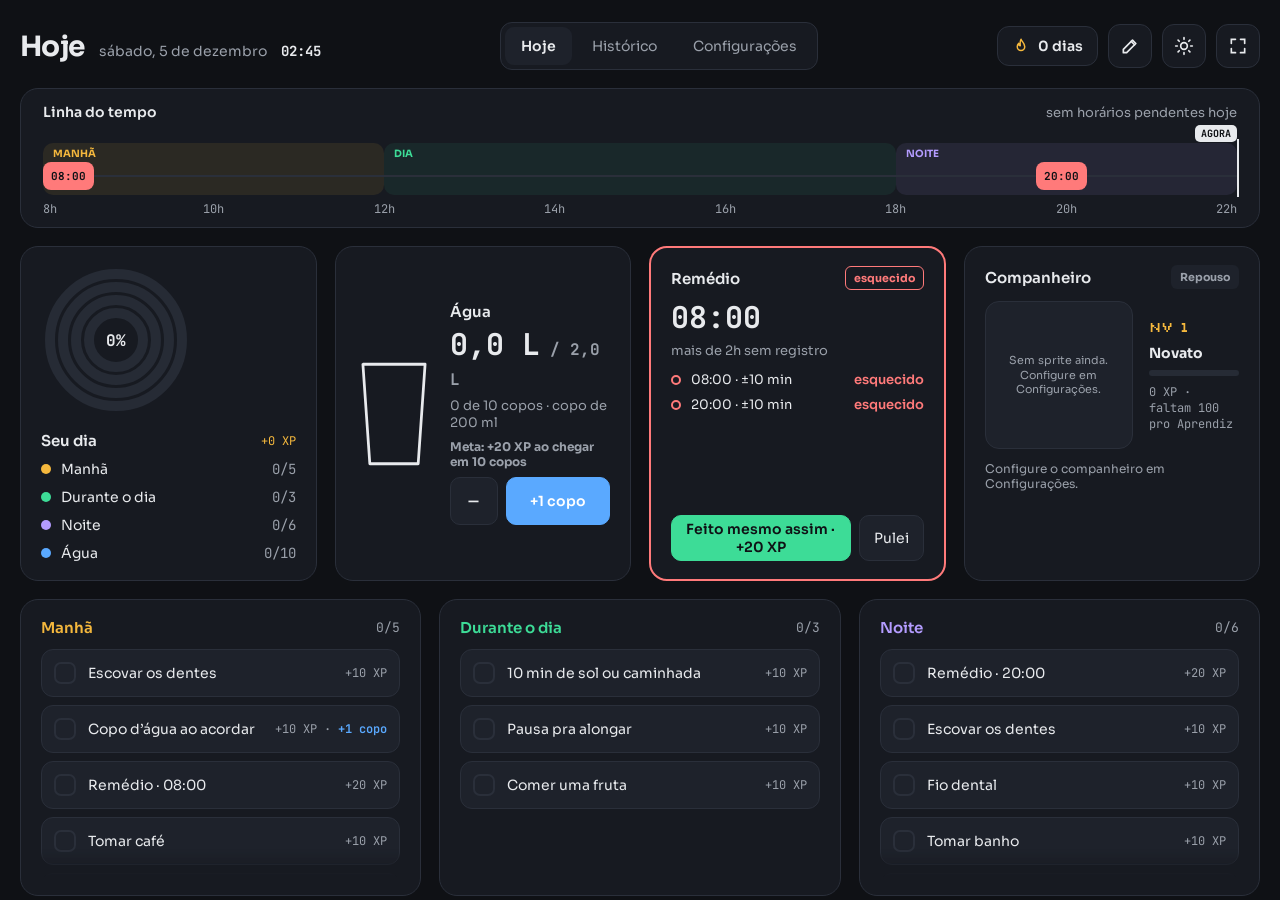
==== index.html @ fb7adf39 "Limpeza: QR enxuto, CSS sem duplicatas, sem ganchos de teste - Biblioteca de QR sem as partes que o " ====
<!doctype html>
<html lang="pt-BR" data-theme="dark">
<head>
<meta charset="utf-8">
<meta name="viewport" content="width=device-width, initial-scale=1">
<meta name="theme-color" content="#0F1115">
<title>Hábitos</title>
<link rel="manifest" href="manifest.webmanifest">
<link rel="icon" href="icon.svg" type="image/svg+xml">
<link rel="apple-touch-icon" href="icon-192.png">
<link rel="preconnect" href="https://fonts.googleapis.com">
<link href="https://fonts.googleapis.com/css2?family=Sora:wght@400;500;600;700&family=Silkscreen&family=JetBrains+Mono:wght@500;700&display=swap" rel="stylesheet">
<style>
:root{--bg:#0F1115;--sf:#171A21;--sf2:#1E222B;--ln:#2A2F3A;--tx:#E8EAED;--mu:#9AA0AA;--ok:#3DDC97;--okt:#0F1115;--xp:#F5B83D;--wa:#5AA9FF;--nt:#B49CFF;--bad:#FF7A7A;--track:#262B35;--xpln:#5A4618;color-scheme:dark}
:root[data-theme="light"]{--bg:#F4F5F7;--sf:#FFFFFF;--sf2:#F3F5F8;--ln:#E1E4EA;--tx:#14171C;--mu:#596170;--ok:#0E8A57;--okt:#FFFFFF;--xp:#9A5F08;--wa:#1F6FCB;--nt:#6A47D6;--bad:#C93C3C;--track:#E3E6EC;--xpln:#E8D2A8;color-scheme:light}
*{box-sizing:border-box}
[hidden]{display:none!important}
body{margin:0;background:var(--bg);color:var(--tx);font-family:'Sora',system-ui,sans-serif;font-size:14px}
button,input,select{font:inherit;color:inherit}
a{color:inherit}
.app{max-width:1360px;margin:0 auto;padding:22px 20px 48px;display:flex;flex-direction:column;gap:18px}
.mono{font-family:'JetBrains Mono',ui-monospace,monospace}
.pix{font-family:'Silkscreen','JetBrains Mono',monospace}
.mu{color:var(--mu)}.xs{font-size:12px}.sm{font-size:13px}.b{font-weight:700}
.between{display:flex;justify-content:space-between;align-items:center;gap:10px;flex-wrap:wrap}
.h{margin:0;font-size:15px;font-weight:600}
.card{background:var(--sf);border:1px solid var(--ln);border-radius:18px;padding:18px 20px;min-width:0}
.stack{display:flex;flex-direction:column;gap:12px}
.top{display:flex;flex-wrap:wrap;align-items:center;gap:14px 28px;justify-content:space-between}
.title{display:flex;align-items:baseline;gap:14px;flex-wrap:wrap}
.title h1{margin:0;font-size:28px;letter-spacing:-.02em}
.tabs{display:flex;gap:4px;background:var(--sf);border:1px solid var(--ln);border-radius:12px;padding:4px}
.tabs a,.bottomnav a{padding:10px 16px;border-radius:9px;color:var(--mu);text-decoration:none;font-size:14px}
.tabs a[aria-current="page"],.bottomnav a[aria-current="page"]{background:var(--sf2);color:var(--tx);font-weight:600}
.tools{display:flex;gap:10px;align-items:center}
.pillbox{display:flex;align-items:center;gap:8px;background:var(--sf);border:1px solid var(--ln);border-radius:12px;padding:10px 14px;font-weight:600}
.icon{width:44px;height:44px;border-radius:12px;border:1px solid var(--ln);background:var(--sf);display:grid;place-items:center;cursor:pointer}
.btn{min-height:40px;padding:0 14px;border-radius:10px;border:1px solid var(--ln);background:var(--sf2);cursor:pointer;display:inline-flex;align-items:center;gap:6px}
.btn.sm{min-height:36px;padding:0 10px;font-size:13px}
.btn.pri{background:var(--ok);color:var(--okt);border-color:var(--ok);font-weight:600}
.btn.danger{color:var(--bad)}
.btn:disabled{opacity:.45;cursor:not-allowed}
.bottomnav{display:none}
.banner{display:flex;align-items:center;gap:12px;padding:12px 16px;border-radius:14px;background:var(--xp);color:var(--bg);font-weight:600}
.banner span{flex:1}
.banner button{border:none;background:transparent;color:inherit;font-size:20px;cursor:pointer;min-width:36px;min-height:36px}
/* linha do tempo */
.tl{position:relative;height:92px;margin-top:4px}
.tl .band{position:absolute;top:18px;bottom:22px;border-radius:10px}
.tl .blab{position:absolute;top:22px;font-size:10px;font-weight:700}
.tl .line{position:absolute;left:0;right:0;top:50px;height:2px;background:var(--ln)}
.tl .dot{position:absolute;top:45px;width:12px;height:12px;margin-left:-6px;border-radius:50%;background:var(--ok);border:2px solid var(--sf)}
.tl .pill{position:absolute;top:37px;height:28px;padding:0 8px;margin-left:-30px;border-radius:8px;display:flex;align-items:center;font-size:11px;font-weight:700;white-space:nowrap}
.pill.ok{background:var(--ok);color:var(--okt)}.pill.wait{background:var(--sf);border:2px dashed var(--nt)}.pill.warn{background:var(--xp);color:var(--bg)}.pill.bad{background:var(--bad);color:var(--bg)}.pill.skip{background:var(--sf2);color:var(--mu);border:1px solid var(--ln)}
.tl .now{position:absolute;top:14px;bottom:20px;width:2px;background:var(--tx)}
.tl .nowlab{position:absolute;top:0;background:var(--tx);color:var(--bg);font-size:10px;font-weight:700;padding:2px 6px;border-radius:5px;white-space:nowrap}
.tl .tick{position:absolute;bottom:0;font-size:12px;color:var(--mu)}
/* grades */
.grid4{display:grid;grid-template-columns:repeat(auto-fit,minmax(280px,1fr));gap:18px}
.grid3{display:grid;grid-template-columns:repeat(auto-fit,minmax(300px,1fr));gap:18px}
.grid2{display:grid;grid-template-columns:repeat(auto-fit,minmax(min(100%,380px),1fr));gap:18px}
.ringcard{display:flex;gap:16px;align-items:center;flex-wrap:wrap}
.ringwrap{position:relative;width:150px;height:150px;flex:none}
.ringwrap .pct{position:absolute;inset:0;display:grid;place-items:center;font-size:16px;font-weight:700}
.legend{display:flex;flex-direction:column;gap:10px;flex:1;min-width:110px}
.legend .it{display:flex;align-items:center;gap:10px}
.legend .sw{width:10px;height:10px;border-radius:50%}
.water{display:flex;gap:18px;align-items:center}
.big{font-size:30px;font-weight:700;line-height:1}
.med{display:flex;flex-direction:column;gap:12px;border-width:2px}
.chipsm{font-size:11px;font-weight:700;padding:4px 8px;border-radius:6px;border:1px solid transparent;white-space:nowrap}
.rowline{display:flex;align-items:center;gap:10px;font-size:13px}
.led{width:10px;height:10px;border-radius:50%;flex:none}
/* tarefas */
.period{display:flex;flex-direction:column;gap:8px}
.phead{display:flex;justify-content:space-between;align-items:center;background:none;border:none;padding:0;margin-bottom:4px;width:100%;text-align:left;cursor:default}
.task{display:flex;align-items:center;gap:12px;width:100%;min-height:48px;padding:10px 12px;border:1px solid var(--ln);border-radius:12px;background:var(--sf2);text-align:left;cursor:pointer}
.task.next{border-color:var(--hl,var(--nt))}
.box{width:22px;height:22px;flex:none;border-radius:7px;border:2px solid var(--ln);display:grid;place-items:center;color:transparent}
.task.on .box{background:var(--ok);border-color:var(--ok);color:var(--okt)}
.task.on .lbl{color:var(--mu);text-decoration:line-through}
.task .lbl{flex:1}
.task .meta{font-size:12px;color:var(--mu)}
.selo{font-size:10px;font-weight:700;letter-spacing:.06em;padding:3px 6px;border-radius:5px;background:var(--hl,var(--nt));color:var(--bg)}
.collapsed{display:flex;align-items:center;gap:12px;width:100%;min-height:52px;padding:0 16px;border-radius:16px;border:1px solid var(--ln);background:var(--sf);text-align:left;cursor:pointer}
.empty-card{padding:16px;border:1px dashed var(--ln);border-radius:12px;color:var(--mu);font-size:13px}
/* mapas */
.heat{display:grid;grid-template-rows:repeat(7,14px);grid-auto-flow:column;grid-auto-columns:14px;gap:4px}
.heat.y{grid-template-rows:repeat(7,13px);grid-auto-columns:13px}
.cell{width:14px;height:14px;border-radius:3px;background:var(--track)}
.heat.y .cell{width:13px;height:13px}
.lv1{background:color-mix(in srgb,var(--ok) 28%,var(--track))}.lv2{background:color-mix(in srgb,var(--ok) 52%,var(--track))}.lv3{background:color-mix(in srgb,var(--ok) 76%,var(--track))}.lv4{background:var(--ok)}
.fut{background:transparent;border:1px dashed var(--ln)}
.cell.jk{outline:2px solid var(--wa);outline-offset:-2px}
/* companheiro */
.comp{display:flex;flex-direction:column;gap:12px}
.comprow{display:flex;gap:16px;align-items:center}
.stage{position:relative;width:148px;height:148px;flex:none;border-radius:14px;border:1px solid var(--ln);background:var(--sf2);display:grid;place-items:center;overflow:hidden;padding:0;cursor:pointer}
.stage.big{width:200px;height:200px;cursor:default}
canvas.sprite{image-rendering:pixelated;image-rendering:crisp-edges;display:block}
.stage .empty-msg{display:none;font-size:11px;line-height:1.35;text-align:center;color:var(--mu);padding:10px}
.stage.empty .empty-msg{display:block}
.stage.empty canvas{display:none}
.stage[data-state="tired"][data-fallback="1"] canvas{filter:grayscale(.9) brightness(.7)}
.stage.hop canvas{animation:hop .5s steps(3)}
.stage .pt,.stage .ring,.stage .float{display:none;pointer-events:none}
.stage.fx-party[data-fallback="1"] .pt{display:block}
.stage.fx-party .float,.stage.fx-burst .float{display:block}
.stage.fx-burst .ring{display:block}
.pt{position:absolute;width:6px;height:6px;background:var(--xp);animation:rise 1.2s steps(6) forwards}
.pt.a{left:18%;top:62%}.pt.b{left:40%;top:44%;background:var(--ok);animation-delay:.1s}.pt.c{left:72%;top:58%;animation-delay:.2s}.pt.d{left:28%;top:28%;background:var(--wa);animation-delay:.15s}.pt.e{left:78%;top:26%;background:var(--ok);animation-delay:.05s}
.float{position:absolute;left:0;right:0;top:6px;text-align:center;font-family:'Silkscreen',monospace;font-size:13px;color:var(--xp);animation:rise 1.4s steps(7) forwards}
.ring{position:absolute;inset:8px;border:3px solid var(--xp);border-radius:50%;animation:burst 1s steps(5) 3}
.stage.preview .pt,.stage.preview .ring,.stage.preview .float{animation-iteration-count:infinite}
@keyframes hop{0%,100%{transform:translateY(0)}50%{transform:translateY(-10px)}}
@keyframes rise{from{transform:translateY(0);opacity:1}to{transform:translateY(-36px);opacity:0}}
@keyframes burst{from{transform:scale(.5);opacity:1}to{transform:scale(1.3);opacity:0}}
@keyframes fall{from{transform:translateY(-20px) rotate(0)}to{transform:translateY(105vh) rotate(540deg)}}
.confetti{position:fixed;inset:0;pointer-events:none;z-index:20;overflow:hidden}
.confetti i{position:absolute;top:0;width:8px;height:8px;animation:fall 1.8s steps(18) forwards}
.bar{height:6px;border-radius:3px;background:var(--track);overflow:hidden}
.bar>div{height:100%;background:var(--xp);border-radius:3px}
/* histórico */
.stat{display:flex;flex-direction:column;gap:6px}
.stat .v{font-size:30px;font-weight:700}
.trow{display:grid;grid-template-columns:minmax(0,1fr) 56px 64px 124px;gap:8px;align-items:center;font-size:14px;padding:8px 0;border-top:1px solid var(--ln)}
.thead{display:grid;grid-template-columns:minmax(0,1fr) 56px 64px 124px;gap:8px;font-size:12px;color:var(--mu)}
.attn{display:flex;flex-direction:column;gap:8px;padding:14px 16px;border-radius:12px;background:var(--sf2);border:1px solid var(--xpln)}
.wbox{padding:14px 16px;border-radius:12px;background:var(--sf2);display:flex;flex-direction:column;gap:6px}
.lvtrail{display:flex;gap:6px;overflow-x:auto;padding-bottom:4px}
.lvtrail div{display:flex;flex-direction:column;align-items:center;gap:5px;min-width:70px}
.lvtrail .sq{width:40px;height:40px;border-radius:10px;display:grid;place-items:center;font-size:14px;border:2px solid var(--ln);background:var(--sf2);color:var(--mu)}
.lvtrail .past .sq{background:color-mix(in srgb,var(--xp) 20%,var(--sf2));color:var(--xp);border-color:var(--xpln)}
.lvtrail .cur .sq{background:var(--xp);color:var(--bg);border-color:var(--xp)}
.achs{display:grid;grid-template-columns:repeat(auto-fill,minmax(130px,1fr));gap:10px}
.ach{display:flex;flex-direction:column;align-items:center;gap:6px;padding:14px 10px;border-radius:14px;text-align:center;font-size:12px}
.ach.on{background:var(--sf2);border:1px solid var(--xpln)}
.ach.off{border:1px dashed var(--ln);color:var(--mu)}
/* configurações */
.grp{margin:8px 0 -6px;font-size:12px;font-weight:700;letter-spacing:.08em;color:var(--mu)}
.cfg-cols{display:flex;flex-wrap:wrap;gap:22px}
.cfg-left{flex:1 1 300px;display:flex;flex-direction:column;gap:14px;min-width:0}
.cfg-right{flex:999 1 520px;display:flex;flex-direction:column;gap:10px;min-width:0}
.lab{font-size:13px;color:var(--mu)}
.nums{display:grid;grid-template-columns:repeat(2,minmax(0,1fr));gap:10px}
.nums label,.field{display:flex;flex-direction:column;gap:6px;font-size:13px;color:var(--mu)}
input[type=number],input[type=text],input[type=time],input[type=date],select{min-height:42px;padding:0 10px;border-radius:10px;border:1px solid var(--ln);background:var(--bg);width:100%}
input[type=file]{min-height:44px;padding:10px;border-radius:10px;border:1px dashed var(--ln);background:var(--bg);width:100%;color:var(--mu)}
.seg{display:flex;gap:4px;background:var(--sf2);border-radius:10px;padding:4px;flex-wrap:wrap}
.seg button{min-height:36px;padding:0 12px;border-radius:8px;border:none;background:transparent;color:var(--mu);cursor:pointer;display:inline-flex;align-items:center;gap:6px}
.seg button[aria-checked="true"],.seg button[aria-pressed="true"]{background:var(--tx);color:var(--bg);font-weight:600}
.seg .n{font-size:11px;opacity:.75}
.info{margin:0;padding:10px 12px;border-radius:10px;background:var(--sf2);font-size:13px;line-height:1.5}
.info .warn,.warn{color:var(--xp)}
.err{color:var(--bad);font-size:13px}
fieldset{border:1px solid var(--ln);border-radius:12px;padding:12px 14px;margin:0;display:flex;flex-direction:column;gap:10px}
legend{padding:0 6px;font-size:13px;color:var(--mu)}
.check{display:flex;align-items:center;gap:8px}
.check input{width:18px;height:18px}
.keyrow{display:flex;align-items:center;gap:8px;flex-wrap:wrap}
.sheetwrap{position:relative;overflow:auto;max-height:520px;border:1px solid var(--ln);border-radius:12px;background:var(--bg);min-height:120px}
.checker{background:repeating-conic-gradient(#2b2f38 0 25%,#353a45 0 50%) 0 0/16px 16px}
:root[data-theme="light"] .checker{background:repeating-conic-gradient(#e3e6ec 0 25%,#f6f7f9 0 50%) 0 0/16px 16px}
#sheet{cursor:crosshair}
#sheetEmpty{margin:0;padding:40px 16px;text-align:center}
.chips{display:flex;gap:6px;flex-wrap:wrap;min-height:44px}
.chip{display:flex;align-items:center;gap:2px;border:1px solid var(--ln);border-radius:10px;background:var(--sf2);padding:2px}
.chip.sel{border-color:var(--xp)}
.chip button{border:none;background:transparent;cursor:pointer;min-height:36px;display:flex;align-items:center;gap:6px;padding:0 6px;border-radius:8px}
.chip canvas{width:28px;height:28px;background:var(--bg);border-radius:4px}
.nudge{display:flex;gap:6px;align-items:center;flex-wrap:wrap}
.cfg-bottom{display:flex;flex-wrap:wrap;gap:22px;margin-top:18px;padding-top:18px;border-top:1px solid var(--ln)}
.prev{display:flex;gap:16px;align-items:center;flex:999 1 460px;flex-wrap:wrap}
.prevctl{display:flex;flex-direction:column;gap:8px;flex:1;min-width:240px}
.io{display:flex;flex-direction:column;gap:8px;flex:1 1 280px}
.btnrow{display:flex;gap:8px;flex-wrap:wrap}
.trw{display:flex;align-items:center;gap:8px;min-height:50px;padding:6px 8px;border-radius:12px;background:var(--sf2);flex-wrap:nowrap}
.trw .nm{flex:1;min-width:0;display:flex;flex-direction:column;gap:6px}
.trw .tags{display:flex;gap:6px;flex-wrap:wrap}
.tag{font-size:11px;font-weight:600;padding:4px 8px;border-radius:6px;background:var(--bg);color:var(--mu);white-space:nowrap}
.mini{width:32px;height:32px;border-radius:8px;border:none;background:transparent;color:var(--mu);display:grid;place-items:center;cursor:pointer}
.mini:disabled{opacity:.3}
.tg{width:44px;height:26px;border-radius:13px;background:var(--ln);position:relative;flex:none;border:none;cursor:pointer}
.tg::after{content:"";position:absolute;top:3px;left:3px;width:20px;height:20px;border-radius:50%;background:var(--mu);transition:left .15s}
.tg[aria-pressed="true"]{background:var(--ok)}
.tg[aria-pressed="true"]::after{left:21px;background:var(--bg)}
.setrow{display:flex;align-items:center;justify-content:space-between;gap:12px;min-height:50px;border-bottom:1px solid var(--ln)}
.setrow:last-child{border-bottom:none}
.setrow .txt{display:flex;flex-direction:column;gap:2px}
.setrow input[type=number],.setrow input[type=time],.setrow select{width:110px}
.days{display:flex;gap:4px;flex-wrap:wrap}
.days button{width:40px;height:40px;border-radius:10px;border:1px solid var(--ln);background:var(--bg);cursor:pointer}
.days button[aria-pressed="true"]{background:var(--tx);color:var(--bg);border-color:var(--tx);font-weight:700}
.qrbox{display:flex;gap:16px;align-items:center;flex-wrap:wrap}
#qrCanvas{background:#fff;border-radius:12px;image-rendering:pixelated}
.modal{position:fixed;inset:0;background:rgba(0,0,0,.6);display:grid;place-items:center;z-index:30;padding:16px}
.modal .card{max-width:420px;width:100%;display:flex;flex-direction:column;gap:12px}
.modal video{width:100%;border-radius:12px;background:#000}
.toast{position:fixed;left:50%;bottom:24px;transform:translateX(-50%);background:var(--tx);color:var(--bg);padding:10px 16px;border-radius:10px;font-size:13px;z-index:40;max-width:90vw}
html.wide .app{max-width:none}
.steps{display:flex;gap:4px;flex-wrap:wrap;background:var(--sf2);border-radius:12px;padding:4px}
.steps button{flex:1 1 110px;min-height:42px;border:none;border-radius:9px;background:transparent;color:var(--mu);cursor:pointer;display:flex;align-items:center;justify-content:center;gap:8px}
.steps button b{width:22px;height:22px;border-radius:50%;display:grid;place-items:center;background:var(--bg);font-size:12px}
.steps button.done b{background:var(--ok);color:var(--okt)}
.steps button[aria-current="step"]{background:var(--tx);color:var(--bg);font-weight:600}
.steps button[aria-current="step"] b{background:var(--bg);color:var(--tx)}
.drop{display:flex;flex-direction:column;align-items:center;gap:6px;padding:30px 16px;border:2px dashed var(--ln);border-radius:14px;cursor:pointer;text-align:center;color:var(--tx)}
.drop.compact{padding:14px 16px;flex-direction:row;flex-wrap:wrap;justify-content:center}
.drop.over{border-color:var(--ok);background:color-mix(in srgb,var(--ok) 8%,transparent)}
.drop:focus-within{outline:2px solid var(--wa)}
.savebar{display:flex;align-items:center;gap:8px;flex-wrap:wrap;padding:8px 12px;border-radius:12px;background:var(--sf2)}
.dirty{color:var(--xp);font-weight:600;font-size:13px}
.ststatus{display:flex;gap:6px;flex-wrap:wrap}
.stchip{font-size:12px;padding:4px 8px;border-radius:6px;background:var(--sf2);color:var(--mu);border:1px solid var(--ln)}
.stchip.ok{color:var(--tx)}
.stchip.ok::before{content:"";display:inline-block;width:7px;height:7px;border-radius:50%;background:var(--ok);margin-right:6px;vertical-align:1px}
.stchip.dirty{border-color:var(--xp)}
.toolbar .tsep{width:1px;align-self:stretch;background:var(--ln);margin:0 2px}
.prog{display:flex;align-items:center;gap:10px;flex-wrap:wrap;padding:10px 12px;border-radius:12px;background:var(--sf2);font-size:13px}
.prog .bar{flex:1;min-width:120px}
.prog .bar>div{background:var(--ok)}
.report{padding:12px 14px;border-radius:12px;background:var(--sf2);display:flex;flex-direction:column;gap:6px;font-size:13px;line-height:1.5}
.sheetwrap.big{max-height:600px}
.zoombox{display:grid;place-items:center;min-height:176px;border:1px solid var(--ln);border-radius:12px}
.gallery{display:grid;grid-template-columns:repeat(auto-fill,minmax(84px,1fr));gap:8px;max-height:380px;overflow:auto;padding:2px}
.fthumb{position:relative;display:flex;flex-direction:column;align-items:center;gap:3px;padding:6px 4px;border-radius:10px;border:1px solid var(--ln);background:var(--sf2);cursor:pointer;font-size:11px;min-width:0}
.fthumb canvas{width:64px;height:64px;border-radius:6px}
.fthumb.sel{border-color:var(--xp);box-shadow:0 0 0 2px var(--xp) inset}
.fthumb.picked{border-color:var(--ok);box-shadow:0 0 0 2px var(--ok) inset}
.fthumb .ord{position:absolute;top:4px;right:4px;min-width:20px;height:20px;padding:0 4px;border-radius:10px;background:var(--ok);color:var(--okt);font-weight:700;display:grid;place-items:center}
.fthumb .used{position:absolute;top:6px;left:6px;display:flex;gap:2px}
.fthumb .used i{width:7px;height:7px;border-radius:50%}
.fthumb.over{outline:2px dashed var(--wa);outline-offset:2px}
.fthumb.dragging{opacity:.4}
.strip{display:flex;gap:8px;overflow-x:auto;padding:4px 2px 8px;min-height:112px}
.strip .fthumb{flex:none;width:84px}
.strip .empty-card{flex:1}
.pvcol{flex:999 1 420px;display:flex;flex-direction:column;gap:10px;min-width:0}
.pvwrap{position:relative;min-height:340px;border-radius:14px;border:1px solid var(--ln);display:grid;place-items:center;overflow:auto;padding:12px}
.pvwrap canvas{touch-action:none;cursor:grab}
.pvwrap .empty-msg{display:none;color:var(--mu);font-size:13px;text-align:center}
.pvwrap.empty canvas{display:none}
.pvwrap.empty .empty-msg{display:block}
.pvwrap.bg-dark{background:#0b0d11}.pvwrap.bg-light{background:#f1f2f5}
#ceSheet{touch-action:none}
.sumgrid{display:grid;grid-template-columns:repeat(auto-fit,minmax(230px,1fr));gap:10px}
.sumrow{display:flex;gap:12px;align-items:center;padding:10px;border-radius:12px;border:1px solid var(--ln);background:var(--sf2);cursor:pointer;text-align:left}
.sumrow.cur{border-color:var(--tx);box-shadow:0 0 0 1px var(--tx) inset}
.sumrow canvas{width:56px;height:56px;border-radius:8px;flex:none}
.stepnav{border-top:1px solid var(--ln);padding-top:14px}
.statebar .n{font-size:11px;color:var(--xp)}
.statebar button[aria-checked="true"] .n{color:inherit}
.kcolors{display:flex;gap:6px;flex-wrap:wrap;min-height:28px;align-items:center}
.kc{display:inline-flex;align-items:center;gap:6px;padding:2px 2px 2px 4px;border:1px solid var(--ln);border-radius:8px;background:var(--bg);font-size:11px}
.kc i{width:20px;height:20px;border-radius:5px;border:1px solid var(--ln)}
.kc button{border:none;background:transparent;color:var(--mu);cursor:pointer;min-width:26px;min-height:26px;border-radius:6px}
.imglist{display:flex;gap:8px;flex-wrap:wrap}
.imgcard{display:flex;gap:10px;align-items:center;padding:8px 12px 8px 8px;border-radius:12px;border:1px solid var(--ln);background:var(--sf2);cursor:pointer;text-align:left;color:var(--tx);min-width:0;max-width:300px}
.imgcard canvas{width:56px;height:56px;border-radius:8px;flex:none}
.imgcard[aria-pressed="true"]{border-color:var(--tx);box-shadow:0 0 0 1px var(--tx) inset}
.ell{overflow:hidden;text-overflow:ellipsis;white-space:nowrap;max-width:200px;display:block}
.fthumb .ib{position:absolute;bottom:22px;right:6px;min-width:16px;height:16px;padding:0 3px;border-radius:5px;background:var(--wa);color:#fff;font-size:10px;font-weight:700;display:grid;place-items:center}
.fthumb.other{opacity:.72}
.modal .choice{flex-direction:column;align-items:flex-start;gap:3px;padding:10px 14px;min-height:56px;text-align:left;white-space:normal}
.modal .choice .xs{font-weight:400}
.task .cup{color:var(--wa);font-weight:600}
/* painel do Hoje: quadros que preenchem a linha (P = 1/4, M = 1/3, G = 1/2, Inteira) */
.dash{display:flex;flex-wrap:wrap;gap:18px;align-items:stretch}
.blk{display:flex;flex-direction:column;min-width:min(100%,260px);flex:1 1 calc(25% - 18px);position:relative}
.blk[data-w="m"]{flex-basis:calc(33.333% - 18px);min-width:min(100%,280px)}
.blk[data-w="l"]{flex-basis:calc(50% - 18px);min-width:min(100%,340px)}
.blk[data-w="xl"]{flex-basis:100%}
.blk>.card{flex:1 1 auto}
.blk>.collapsed{flex:none}
.blk.off,.blk.auto-off{display:none}
.blk>.edbar{display:none}
/* modo de edição */
.dashbar{position:sticky;top:8px;z-index:6;display:flex;flex-direction:column;gap:6px;padding:12px 16px;border-radius:16px;border:2px solid var(--wa);background:var(--sf);box-shadow:0 6px 20px rgba(0,0,0,.25)}
.dashtela{display:flex;flex-direction:column;padding:4px 0 6px}
html.editing #dash .blk{outline:2px dashed var(--ln);outline-offset:4px;border-radius:18px;cursor:grab}
html.editing #dash .blk.auto-off{display:flex;opacity:.7}
html.editing #dash .blk>:not(.edbar){pointer-events:none;user-select:none}
html.editing #dash .blk>.edbar{display:flex;align-items:center;gap:4px;flex-wrap:wrap;margin-bottom:8px;padding:6px 8px;border-radius:12px;background:var(--sf2);border:1px solid var(--ln);cursor:grab}
.edbar .grip{font-size:18px;color:var(--mu);padding:0 4px}
.edbar .nm{flex:1 1 auto;min-width:80px;font-size:13px}
.edbar .sz{padding:2px;gap:2px}
.edbar .sz button{min-height:30px;padding:0 8px;font-size:12px}
.edbar .x{color:var(--bad);font-size:18px}
.edbar .auto{flex-basis:100%}
.edbar .mini{width:30px;height:30px}
#dash .blk.dragging{opacity:.4}
#dash .blk.drop-b{box-shadow:-6px 0 0 -2px var(--wa)}
#dash .blk.drop-a{box-shadow:6px 0 0 -2px var(--wa)}
#dash .blk[data-w="xl"].drop-b{box-shadow:0 -6px 0 -2px var(--wa)}
#dash .blk[data-w="xl"].drop-a{box-shadow:0 6px 0 -2px var(--wa)}
#editBtn[aria-pressed="true"]{background:var(--wa);border-color:var(--wa);color:#fff}
/* Hoje preenchendo a janela: a página não rola; as listas de tarefas ganham a altura que sobra e rolam por dentro */
html.panel,html.panel body{overflow:hidden}
html.panel .app{padding-bottom:18px}
html.panel #view-hoje{flex:1 1 0;min-height:0}
html.panel #view-hoje>*{flex:none}
html.panel #dash .period{min-height:0;overflow:hidden}
html.panel #dash .plist{height:var(--plh,auto);min-height:0;overflow-y:auto;padding-right:4px;margin-right:-4px;overscroll-behavior:contain}
html.panel.compact #dash .blk[data-b="seq"],html.panel.compact #dash .blk[data-b="mapa"]{display:none}
html.panel #dash .plist.more{-webkit-mask-image:linear-gradient(#000 calc(100% - 28px),transparent);mask-image:linear-gradient(#000 calc(100% - 28px),transparent)}
/* abas das configurações */
.cfgtabs{align-self:flex-start;position:sticky;top:8px;z-index:4;box-shadow:0 4px 14px rgba(0,0,0,.25)}
.cfgtabs button{min-height:40px}
.cfgtabs button[aria-selected="true"]{background:var(--tx);color:var(--bg);font-weight:600}
details>summary{list-style-position:inside}
/* entrega 2: listas, contadores, Agora, nota */
.legend #legend{max-height:170px;overflow-y:auto}
.agrow{display:flex;align-items:center;gap:10px;padding:8px 10px;border-radius:12px;background:var(--sf2)}
.agrow .led{width:10px;height:10px;border-radius:50%;border:2px solid;flex:none}
.agrow b{font-size:14px;white-space:nowrap;overflow:hidden;text-overflow:ellipsis}
.cntcard .big{font-size:30px}
#notaIn{width:100%}
.noterow{display:flex;gap:10px;align-items:baseline;padding:6px 0;border-bottom:1px solid var(--ln)}
.noterow:last-child{border-bottom:none}
.notes{max-height:320px;overflow-y:auto}
.catnew{gap:8px;padding:12px;border-radius:12px;border:1px dashed var(--ln)}
.nums3,.nums4{display:grid;grid-template-columns:repeat(3,minmax(0,1fr));gap:8px}
.nums4{grid-template-columns:repeat(4,minmax(0,1fr))}
.nums3 label,.nums4 label{display:flex;flex-direction:column;gap:4px;font-size:12px;color:var(--mu)}
.nums3 input,.nums4 input{width:100%;min-width:0}
.nums4 input{padding:0 6px}
.swatch{width:26px;height:26px;border-radius:50%;border:2px solid var(--ln);cursor:pointer;flex:none}
.ldel{display:flex;flex-wrap:wrap;align-items:center;gap:8px;padding:10px 12px;border-radius:12px;background:var(--sf2);font-size:13px}
.cntbox{gap:8px;padding:12px;border-radius:12px;border:1px solid var(--ln)}
.tflists{display:grid;grid-template-columns:repeat(auto-fit,minmax(150px,1fr));gap:10px}
.tflists [hidden]{display:none}
.ntnote{margin-top:12px;padding:10px 12px;border-radius:12px;background:var(--sf2);line-height:1.5}
.ntnote ul{margin:6px 0;padding-left:18px}
#medDone[hidden],#medCard[hidden]{display:none}
/* lista ou Horários recolhidos ficam estreitos no PC e o resto da linha ocupa o espaço */
@media (min-width:721px){ html:not(.editing) #dash .blk.shrunk{flex:0 1 230px;min-width:200px} }
.lline{display:flex;align-items:center;gap:8px;padding:8px 10px;border-radius:12px;background:var(--sf2)}
.lline input[type=text]{flex:1 1 120px;min-width:90px;width:auto}
.lrow .lline{flex-wrap:wrap}
.lrow .lline input[type=text]{flex:1 1 150px;min-width:150px}
@media (max-width:720px){
  .blk,.blk[data-w]{flex-basis:100%;min-width:0}
  .cfgtabs{align-self:stretch;flex-wrap:nowrap;overflow-x:auto}
  .cfgtabs button{flex:none}
  .nums4{grid-template-columns:repeat(2,minmax(0,1fr))}
  .app{padding:16px 14px 104px}
  .tabs{display:none}
  .bottomnav{display:flex;position:fixed;left:12px;right:12px;bottom:12px;background:var(--sf);border:1px solid var(--ln);border-radius:16px;padding:6px;z-index:5;box-shadow:0 -6px 20px rgba(0,0,0,.18)}
  .bottomnav a{flex:1;text-align:center}
  .phead{cursor:pointer}
  .toast{bottom:92px}
  .trow,.thead{grid-template-columns:minmax(0,1fr) 44px 52px 92px}
}
@media (prefers-reduced-motion: reduce){
  html:not(.anim-force) .pt,html:not(.anim-force) .ring,html:not(.anim-force) .confetti{display:none!important}
  html:not(.anim-force) .float,html:not(.anim-force) .stage.hop canvas{animation:none!important}
  .tg::after{transition:none}
}
.plist{display:flex;flex-direction:column;gap:8px}
</style>
</head>
<body>
<div class="app">
<header class="top">
  <div class="title"><h1 id="pageTitle">Hoje</h1><span id="dateLabel" class="mu"></span><span id="clockLabel" class="mono b"></span></div>
  <nav class="tabs" aria-label="Telas"><a href="#hoje" data-tab="hoje">Hoje</a><a href="#historico" data-tab="historico">Histórico</a><a href="#config" data-tab="config">Configurações</a></nav>
  <div class="tools">
    <div class="pillbox"><svg width="18" height="18" viewBox="0 0 24 24" fill="none" stroke="var(--xp)" stroke-width="2" stroke-linecap="round" stroke-linejoin="round" aria-hidden="true"><path d="M12 3c1 3 5 5 5 10a5 5 0 0 1-10 0c0-2 1-3.5 2-4.5 0 2 1 3 2 3 0-3-1-5 1-8.5z"/></svg><span id="streakTop">0 dias</span></div>
    <button id="editBtn" class="icon" aria-label="Editar painel" title="Editar painel" aria-pressed="false" hidden><svg width="20" height="20" viewBox="0 0 24 24" fill="none" stroke="currentColor" stroke-width="2" stroke-linecap="round" stroke-linejoin="round" aria-hidden="true"><path d="M4 20h4L19 9l-4-4L4 16z"/><path d="M13.5 6.5l4 4"/></svg></button>
    <button id="themeBtn" class="icon" aria-label="Alternar tema claro/escuro"><svg width="20" height="20" viewBox="0 0 24 24" fill="none" stroke="currentColor" stroke-width="2" stroke-linecap="round" aria-hidden="true"><circle cx="12" cy="12" r="4"/><path d="M12 2v2M12 20v2M4.9 4.9l1.4 1.4M17.7 17.7l1.4 1.4M2 12h2M20 12h2M4.9 19.1l1.4-1.4M17.7 6.3l1.4-1.4"/></svg></button>
    <button id="fsBtn" class="icon" aria-label="Tela cheia"><svg width="20" height="20" viewBox="0 0 24 24" fill="none" stroke="currentColor" stroke-width="2" stroke-linecap="round" aria-hidden="true"><path d="M4 9V4h5M20 9V4h-5M4 15v5h5M20 15v5h-5"/></svg></button>
  </div>
</header>
<div id="banner" class="banner" role="alert" hidden><span id="bannerText"></span><button type="button" id="bannerClose" aria-label="Fechar aviso">×</button></div>

<!-- ===================== HOJE ===================== -->
<main id="view-hoje" class="view stack" style="gap:18px">
  <div id="dashBar" class="dashbar" role="toolbar" aria-label="Edição do painel" hidden>
    <div class="between">
      <div class="stack" style="gap:2px"><b>Editando o painel</b><span class="xs mu">Arraste pelo <span aria-hidden="true">⠿</span> ou use ◀ ▶ pra mudar a ordem. Escolha o tamanho e esconda o que não quiser. Fica salvo na hora e vai junto no QR e no backup.</span></div>
      <div class="btnrow">
        <button type="button" class="btn sm pri" id="dashAdd">+ Adicionar quadro</button>
        <button type="button" class="btn sm" id="dashUndo" disabled>Desfazer</button>
        <button type="button" class="btn sm" id="dashReset">Restaurar padrão</button>
        <button type="button" class="btn sm pri" id="dashDone">Concluir</button>
      </div>
    </div>
    <details id="dashTela">
      <summary class="sm" style="cursor:pointer;padding:6px 0">Tela deste aparelho: largura, tamanho e altura</summary>
      <div class="dashtela">
        <div class="setrow"><div class="txt"><span>Largura</span><span class="xs mu">em monitores grandes, use a tela inteira</span></div>
          <div class="seg" id="lyWidth" role="radiogroup" aria-label="Largura"><button type="button" role="radio" data-v="center">Centralizada</button><button type="button" role="radio" data-v="full">Tela inteira</button></div></div>
        <div class="setrow"><div class="txt"><span>Tamanho da interface</span><span class="xs mu" id="lyAutoV"></span></div><select id="lyZoom" aria-label="Tamanho da interface"></select></div>
        <div class="setrow" style="flex-wrap:wrap;padding:8px 0"><div class="txt" style="flex:1 1 220px"><span>Altura</span><span class="xs mu" id="lyHeightHint"></span></div>
          <div class="seg" id="lyHeight" role="radiogroup" aria-label="Altura da tela Hoje"><button type="button" role="radio" data-v="fill">Preencher a janela</button><button type="button" role="radio" data-v="fit">Encaixar tudo</button><button type="button" role="radio" data-v="scroll">Rolar a página</button></div></div>
        <span class="xs mu">Esses três ajustes valem só pra este aparelho. O celular mostra os mesmos quadros, na mesma ordem, em uma coluna.</span>
      </div>
    </details>
  </div>
  <div id="dash" class="dash">
    <div class="blk" data-b="tl">
      <section class="card" aria-label="Linha do tempo do dia" style="padding:14px 22px 10px">
        <div class="between"><h2 class="h" style="font-size:14px">Linha do tempo</h2><span id="nextLabel" class="mu sm"></span></div>
        <div class="tl" id="tl"></div>
      </section>
    </div>
    <div class="blk" data-b="dia">
      <section class="card ringcard" aria-label="Progresso do dia">
        <div class="ringwrap">
          <svg id="ringSvg" width="150" height="150" viewBox="0 0 150 150" role="img" aria-label="Anéis de progresso: um por lista e um da água"></svg>
          <div class="pct mono" id="overall">0%</div>
        </div>
        <div class="legend">
          <div class="between"><h2 class="h">Seu dia</h2><span class="mono xs" style="color:var(--xp)" id="xpHoje">+0 XP</span></div>
          <div id="legend" class="stack" style="gap:10px"></div>
        </div>
      </section>
    </div>
    <div class="blk" data-b="agua">
      <section class="card water" aria-label="Água">
        <svg width="76" height="112" viewBox="0 0 110 160" role="img" aria-label="Copo de água">
          <defs><clipPath id="glass"><path d="M10 8 L100 8 L90 152 L20 152 Z"/></clipPath></defs>
          <rect id="waterRect" x="0" y="152" width="110" height="160" fill="var(--wa)" opacity=".85" clip-path="url(#glass)"/>
          <path d="M10 8 L100 8 L90 152 L20 152 Z" fill="none" stroke="var(--tx)" stroke-width="4" stroke-linejoin="round"/>
        </svg>
        <div class="stack" style="gap:8px;flex:1;min-width:0">
          <h2 class="h">Água</h2>
          <div class="big mono"><span id="aguaL">0,0 L</span><span class="mu" style="font-size:16px"> / <span id="aguaMetaL">2,0 L</span></span></div>
          <span class="mu sm" id="aguaSub"></span>
          <span class="xs b" id="aguaMeta"></span>
          <div style="display:flex;gap:8px">
            <button id="aguaMinus" class="btn" aria-label="Remover um copo" style="width:48px;height:48px;justify-content:center;font-size:22px">−</button>
            <button id="aguaPlus" class="btn" style="flex:1;height:48px;justify-content:center;background:var(--wa);border-color:var(--wa);color:#fff;font-weight:600">+1 copo</button>
          </div>
        </div>
      </section>
    </div>
    <div class="blk" data-b="horarios"><button type="button" class="collapsed" id="medDone" data-expand="horarios" aria-expanded="false" hidden></button><section class="card med" id="medCard" aria-label="Horários"></section></div>
    <div class="blk" data-b="agora">
      <section class="card stack" aria-label="Agora" style="gap:10px">
        <h2 class="h">Agora</h2>
        <div id="agoraList" class="stack" style="gap:8px"></div>
      </section>
    </div>
    <div class="blk" data-b="comp">
      <section class="card comp" aria-label="Companheiro">
        <div class="between"><h2 class="h">Companheiro</h2><span id="compChip" class="chipsm"></span></div>
        <div class="comprow">
          <button id="compStage" class="stage empty" aria-label="Tocar no companheiro">
            <canvas id="compCanvas" class="sprite"></canvas>
            <span class="empty-msg">Sem sprite ainda.<br>Configure em Configurações.</span>
            <span class="pt a"></span><span class="pt b"></span><span class="pt c"></span><span class="pt d"></span><span class="pt e"></span>
            <span class="ring"></span><span class="float" id="compFloat"></span>
          </button>
          <div class="stack" style="flex:1;gap:8px;min-width:0">
            <div style="display:flex;align-items:baseline;gap:8px;flex-wrap:wrap"><span class="pix" style="color:var(--xp)">NV <span id="lvN">1</span></span><span class="b" id="lvName">Novato</span></div>
            <div class="bar"><div id="lvBar" style="width:0%"></div></div>
            <span class="mono xs mu" id="lvLine"></span>
          </div>
        </div>
        <span class="mu xs" id="compNote"></span>
      </section>
    </div>
    <div class="blk" data-b="seq">
      <section class="card stack" aria-label="Sequência" style="gap:10px">
        <h2 class="h">Sequência</h2>
        <div style="display:flex;align-items:baseline;gap:10px"><span class="mono" style="font-size:36px;font-weight:700;color:var(--xp);line-height:1" id="streakBig">0</span><span>dias seguidos</span></div>
        <span class="mu sm" id="bestLine"></span>
        <div style="display:flex;align-items:center;gap:10px;padding:10px 12px;border-radius:12px;background:var(--sf2);font-size:13px">
          <svg width="18" height="18" viewBox="0 0 24 24" fill="none" stroke="var(--wa)" stroke-width="2" stroke-linecap="round" stroke-linejoin="round" aria-hidden="true"><path d="M12 3l8 3v6c0 5-3.5 8-8 9-4.5-1-8-4-8-9V6z"/></svg>
          <span id="jokerLine"></span>
        </div>
      </section>
    </div>
    <div class="blk" data-b="mapa">
      <section class="card stack" aria-label="Últimas 16 semanas">
        <div class="between"><h2 class="h">Últimas 16 semanas</h2><a href="#historico" class="xs mu">ver histórico</a></div>
        <div style="overflow-x:auto"><div class="heat" id="heat"></div></div>
        <div style="display:flex;align-items:center;gap:6px;flex-wrap:wrap" class="xs mu"><span>menos</span><span class="cell"></span><span class="cell lv1"></span><span class="cell lv2"></span><span class="cell lv3"></span><span class="cell lv4"></span><span>mais</span><span class="cell jk" style="margin-left:8px"></span><span>coringa</span><span style="margin-left:auto">Atalhos: <b class="mono">A</b> +1 copo · <b class="mono">F</b> tela cheia</span></div>
      </section>
    </div>
    <div class="blk" data-b="nota">
      <section class="card stack" aria-label="Nota do dia" style="gap:8px">
        <div class="between"><h2 class="h">Nota do dia</h2><span class="xs mu" id="notaInfo"></span></div>
        <input type="text" id="notaIn" maxlength="140" placeholder="Uma linha sobre hoje" autocomplete="off" aria-label="Nota do dia">
        <span class="xs mu">Salva sozinha e aparece no Histórico.</span>
      </section>
    </div>
  </div>
  <div id="dashCat" class="modal" hidden>
    <div class="card" role="dialog" aria-modal="true" aria-labelledby="dashCatT" style="max-width:520px">
      <div class="between"><h3 class="h" id="dashCatT">Adicionar quadro</h3><button type="button" class="mini" id="dashCatClose" aria-label="Fechar">×</button></div>
      <div id="dashCatList" class="stack" style="gap:8px"></div>
      <div class="catnew stack" data-form="list"><b class="sm">Nova lista</b>
        <div class="btnrow"><input type="text" id="catListName" maxlength="30" placeholder="Ex.: Trabalho, Estudos" aria-label="Nome da lista" style="flex:1 1 180px"><button type="button" class="btn sm pri" data-new="list">Criar lista</button></div></div>
      <div class="catnew stack" data-form="cnt"><b class="sm">Novo contador</b>
        <input type="text" id="catCntName" maxlength="30" placeholder="Ex.: Páginas lidas, Flexões" aria-label="Nome do contador">
        <div class="nums3"><label>Meta por dia<input type="number" id="catCntMeta" min="1" max="100000" value="10"></label><label>Cada toque soma<input type="number" id="catCntStep" min="1" max="1000" value="1"></label><label>Unidade<input type="text" id="catCntUnit" maxlength="16" placeholder="páginas"></label></div>
        <div class="btnrow"><button type="button" class="btn sm pri" data-new="cnt">Criar contador</button></div></div>
      <span class="err" id="catErr" role="alert"></span>
    </div>
  </div>
</main>

<!-- ===================== HISTÓRICO ===================== -->
<main id="view-historico" class="view stack" hidden style="gap:18px">
  <div class="grid4" id="hStats"></div>
  <section class="card stack" aria-label="Ano">
    <div class="between"><h2 class="h">Últimos 12 meses</h2>
      <div class="seg" id="hFilter" role="radiogroup" aria-label="Filtro do mapa">
        <button type="button" role="radio" data-f="all">Todas as tarefas</button>
        <button type="button" role="radio" data-f="horario">Só horários</button>
        <button type="button" role="radio" data-f="agua">Só água</button>
      </div>
    </div>
    <div style="overflow-x:auto"><div class="heat y" id="hHeat"></div></div>
    <span class="xs mu">Cada quadrado é um dia: quanto mais verde, mais completo. Borda azul marca o dia salvo pelo coringa.</span>
  </section>
  <div class="grid2">
    <section class="card stack" aria-label="Sequência por tarefa" style="gap:10px">
      <h2 class="h">Sequência por tarefa</h2>
      <div id="hAttn"></div>
      <div class="thead"><span>Tarefa</span><span>Atual</span><span>Recorde</span><span>30 dias</span></div>
      <div id="hTasks"></div>
    </section>
    <section class="card stack" aria-label="Resumo da semana">
      <div class="between"><h2 class="h">Resumo da semana</h2><span class="sm mu" id="hWeekRange"></span></div>
      <div id="hWeek" class="stack"></div>
    </section>
  </div>
  <section class="card stack" aria-label="Notas do dia" style="gap:8px">
    <div class="between"><h2 class="h">Notas do dia</h2><span class="sm mu" id="hNotesInfo"></span></div>
    <div id="hNotes" class="stack notes" style="gap:6px"></div>
  </section>
  <div class="grid2">
    <section class="card stack" aria-label="Trilha de níveis">
      <div class="between"><h2 class="h">Trilha de níveis</h2><span class="mono sm mu" id="hLvLine"></span></div>
      <div class="bar"><div id="hLvBar" style="width:0%"></div></div>
      <div class="lvtrail" id="hLevels"></div>
    </section>
    <section class="card stack" aria-label="Conquistas">
      <div class="between"><h2 class="h">Conquistas</h2><span class="sm mu" id="hAchCount"></span></div>
      <div class="achs" id="hAch"></div>
    </section>
  </div>
</main>

<!-- ===================== CONFIGURAÇÕES ===================== -->
<main id="view-config" class="view stack" hidden style="gap:18px">
  <nav class="seg cfgtabs" id="cfgTabs" role="tablist" aria-label="Configurações">
    <button type="button" role="tab" data-tab2="tarefas" aria-controls="tab-tarefas">Tarefas</button>
    <button type="button" role="tab" data-tab2="rotina" aria-controls="tab-rotina">Rotina e lembretes</button>
    <button type="button" role="tab" data-tab2="comp" aria-controls="tab-comp">Companheiro</button>
    <button type="button" role="tab" data-tab2="aparencia" aria-controls="tab-aparencia">Aparência</button>
    <button type="button" role="tab" data-tab2="dados" aria-controls="tab-dados">Dados</button>
  </nav>

  <div class="cfgtab" id="tab-tarefas" role="tabpanel">
  <div style="display:flex;flex-wrap:wrap;gap:18px;align-items:flex-start">
    <section class="card stack" aria-label="Suas tarefas" style="flex:999 1 560px;gap:8px">
      <div class="between" style="margin-bottom:6px"><h3 class="h">Suas tarefas</h3><button type="button" id="taskNew" class="btn sm pri">+ Nova tarefa</button></div>
      <div id="taskList" class="stack" style="gap:8px"></div>
      <details id="archBox"><summary class="sm mu" style="cursor:pointer;padding:8px 0">Mais opções: tarefas arquivadas (<span id="archCount">0</span>)</summary><div id="archList" class="stack" style="gap:8px"></div></details>
    </section>
    <section class="card stack" id="taskForm" aria-label="Editar tarefa" style="flex:1 1 340px" hidden>
      <h3 class="h" id="tfTitle">Nova tarefa</h3>
      <label class="field">Nome<input type="text" id="tfName" maxlength="60" autocomplete="off"></label>
      <div class="field"><span>Tipo</span>
        <div class="seg" id="tfWhen" role="radiogroup" aria-label="Tipo">
          <button type="button" role="radio" data-v="simples">Uma vez</button><button type="button" role="radio" data-v="horario">Com horário</button><button type="button" role="radio" data-v="duplo">Manhã e noite</button>
        </div>
        <span class="xs mu" id="tfXP"></span>
      </div>
      <label class="field" id="tfTimeBox">Horários (separe por vírgula)<input type="text" id="tfTimes" placeholder="08:00, 20:00" autocomplete="off"></label>
      <div class="nums tflists"><label class="field"><span id="tfListL">Lista</span><select id="tfList"></select></label><label class="field" id="tfList2Box">Lista da noite<select id="tfList2"></select></label></div>
      <div class="field"><span>Dias da semana</span><div class="days" id="tfDays"></div></div>
      <details id="tfMore">
        <summary class="sm" style="cursor:pointer;padding:4px 0">Mais opções</summary>
        <div class="stack" style="gap:12px;margin-top:10px">
          <label class="field" id="tfTolBox">Tolerância do horário (min)<input type="number" id="tfTol" min="0" max="120"></label>
          <label class="field">Ao marcar, soma no contador<select id="tfCnt"></select></label>
          <label class="check"><input type="checkbox" id="tfTemp"> Temporária (some sozinha no fim)</label>
          <div class="nums" id="tfTempBox">
            <label>Início<input type="date" id="tfStart"></label>
            <label>Duração (dias)<input type="number" id="tfDur" min="1" max="365"></label>
          </div>
        </div>
      </details>
      <span class="err" id="tfErr" role="alert"></span>
      <span class="xs mu">Mudanças valem a partir de hoje. Os dias anteriores e o XP já ganho não mudam.</span>
      <div class="btnrow"><button type="button" class="btn pri" id="tfSave">Salvar tarefa</button><button type="button" class="btn" id="tfCancel">Cancelar</button><button type="button" class="btn danger" id="tfArchive" style="margin-left:auto">Arquivar</button></div>
    </section>
    <section class="card stack" id="listCard" aria-label="Suas listas" style="flex:1 1 340px;gap:8px">
      <div class="between"><h3 class="h">Suas listas</h3><button type="button" class="btn sm pri" id="listNew">+ Nova lista</button></div>
      <span class="xs mu">Cada lista é um quadro no Hoje. Renomeie, troque a cor, mude a ordem ou apague. Cada tarefa escolhe a lista dela; o XP não muda.</span>
      <div id="listRows" class="stack" style="gap:8px"></div>
    </section>
  </div>
  </div>

  <div class="cfgtab" id="tab-rotina" role="tabpanel" hidden>
  <div class="grid2">
    <section class="card" aria-label="Rotina e metas">
      <h3 class="h" style="margin-bottom:6px">Rotina</h3>
      <div class="setrow"><div class="txt"><span>Acordo por volta de</span><span class="xs mu">início da linha do tempo</span></div><input type="time" id="stWake"></div>
      <div class="setrow"><div class="txt"><span>Durmo por volta de</span><span class="xs mu">fim da linha do tempo</span></div><input type="time" id="stSleep"></div>
      <details><summary class="sm mu" style="cursor:pointer;padding:10px 0 4px">Mais opções</summary>
        <div class="setrow"><div class="txt"><span>Virada do dia</span><span class="xs mu">o que você fizer antes disso conta pro dia anterior</span></div><select id="stCutoff"></select></div>
      </details>
    </section>
    <section class="card" aria-label="Lembretes">
      <h3 class="h" style="margin-bottom:6px">Lembretes</h3>
      <div class="setrow"><div class="txt"><span>Notificações no navegador</span><span class="xs mu" id="ntStatus">com a página aberta</span></div><button type="button" class="tg" id="tgNotif" aria-label="Notificações no navegador"></button></div>
      <div class="setrow"><div class="txt"><span>Avisar antes dos horários</span><span class="xs mu">minutos antes da janela abrir</span></div><div style="display:flex;gap:8px;align-items:center"><input type="number" id="stLead" min="0" max="60" style="width:72px"><button type="button" class="tg" id="tgDose" aria-label="Avisar antes dos horários"></button></div></div>
      <div class="setrow"><div class="txt"><span>Lembrete de água</span><span class="xs mu">se ficar esse tempo sem marcar (min)</span></div><div style="display:flex;gap:8px;align-items:center"><input type="number" id="stGap" min="30" max="480" step="15" style="width:72px"><button type="button" class="tg" id="tgAgua" aria-label="Lembrete de água"></button></div></div>
      <div class="btnrow" style="padding-top:12px"><button type="button" class="btn sm" id="ntTest">Testar aviso</button></div>
      <div class="ntnote xs mu" id="ntNote">
        <b>Testou e não apareceu nada fora da página?</b> O app entrega o aviso e quem mostra é o sistema. Quase sempre algo está segurando:
        <ul>
          <li><b>Windows:</b> Configurações › Sistema › Notificações: ative o Chrome (ou Edge) e desligue o “Não perturbe” / Assistente de foco.</li>
          <li><b>Mac:</b> Ajustes do Sistema › Notificações › Google Chrome: permitir.</li>
          <li><b>No navegador:</b> clique no ícone à esquerda do endereço › Notificações › Permitir. No Chrome, veja também chrome://settings/content/notifications.</li>
          <li><b>Android:</b> Configurações › Apps › Chrome › Notificações ligadas.</li>
          <li><b>iPhone:</b> só funciona com o app na tela de início (Compartilhar › Adicionar à Tela de Início), iOS 16.4 ou mais novo.</li>
        </ul>
        Os lembretes saem com a página aberta (pode ser em outra aba). Com a página na tela, o aviso também aparece aqui dentro, numa faixa no topo.
      </div>
      <details><summary class="sm mu" style="cursor:pointer;padding:10px 0 4px">Mais opções: lembrete com o app fechado</summary>
        <div class="stack" style="gap:8px;margin-top:6px"><div class="btnrow"><button type="button" class="btn sm" id="icsExport">Horários pro calendário (.ics)</button></div>
        <span class="xs mu">O arquivo .ics cria lembretes repetidos no Google Agenda ou no calendário do celular, que avisam mesmo com o app fechado.</span></div>
      </details>
    </section>
  </div>
  <section class="card stack" id="cntCard" aria-label="Contadores" style="gap:10px;margin-top:18px">
    <div class="between"><h3 class="h">Contadores</h3><button type="button" class="btn sm pri" id="cntNew">+ Novo contador</button></div>
    <span class="xs mu">Cada contador é um quadro no Hoje com + e −. Uma tarefa pode somar num contador ao ser marcada (Mais opções da tarefa). Mudanças valem a partir de hoje.</span>
    <div class="cntbox stack" data-cid="agua">
      <div class="between"><b>Água</b><span class="xs mu">fixo · +20 XP ao bater a meta</span></div>
      <div class="setrow"><div class="txt"><span>Meta de água</span><span class="xs mu">copos por dia</span></div><input type="number" id="stMeta" min="1" max="30"></div>
      <div class="setrow"><div class="txt"><span>Tamanho do copo</span><span class="xs mu">ml</span></div><input type="number" id="stCopo" min="50" max="1000" step="10"></div>
      <div class="setrow"><div class="txt"><span>Conta pro dia completo</span><span class="xs mu">dia perfeito e mapa só fecham com a meta batida</span></div><button type="button" class="tg" id="tgAguaFull" aria-label="Água conta pro dia completo"></button></div>
    </div>
    <div id="cntRows" class="stack" style="gap:10px"></div>
  </section>
  </div>

  <div class="cfgtab" id="tab-comp" role="tabpanel" hidden>
  <section class="card stack" id="compEditor" aria-label="Editor do companheiro" style="gap:16px">
    <div class="between">
      <div class="stack" style="gap:8px;min-width:0"><h3 class="h">Companheiro</h3><div class="ststatus" id="ceStatus"></div></div>
      <div class="btnrow"><button type="button" class="btn pri" id="ceQuick" style="min-height:46px">Importação rápida</button><label class="btn" style="min-height:46px;cursor:pointer">Importar<input type="file" id="compImport" accept="application/json,.json" hidden></label><button type="button" class="btn" id="compExport" style="min-height:46px">Exportar</button></div>
    </div>
    <span class="xs mu" id="compIoInfo" hidden></span>
    <div class="savebar">
      <span id="ceDirty" class="dirty" hidden>Alterações não salvas</span><span id="ceSaved" class="sm" style="color:var(--ok)" hidden>Salvo</span>
      <span style="flex:1"></span>
      <button type="button" class="btn sm" id="ceUndo" disabled>Desfazer</button>
      <button type="button" class="btn sm" id="ceDiscard" disabled>Descartar</button>
      <button type="button" class="btn sm pri" id="ceSave" disabled>Salvar companheiro</button>
    </div>
    <div id="ceSimple" class="stack">
      <div id="ceEmpty" class="empty-card" hidden>Ainda sem companheiro. Use <b>Importação rápida</b> pra escolher uma folha de sprites (PNG), ou <b>Importar</b> se tiver um arquivo exportado.</div>
      <div class="sumgrid" id="ceStates"></div>
      <div class="btnrow"><button type="button" class="btn" id="ceAdvOpen">Modo avançado: imagens, recortes e alinhamento</button></div>
    </div>
    <div id="ceAdv" class="stack" style="gap:16px" hidden>
    <div class="between"><span class="lab">Modo avançado</span><button type="button" class="btn sm" id="ceAdvClose">Voltar ao resumo</button></div>
    <nav class="steps" id="ceSteps" aria-label="Etapas do editor"></nav>

    <div id="ceStep1" class="cestep stack">
      <div class="imglist" id="ceImgList" role="group" aria-label="Imagens do companheiro" hidden></div>
      <label class="drop" id="ceDrop">
        <input type="file" id="ceFile" accept="image/png,.png" hidden>
        <svg width="28" height="28" viewBox="0 0 24 24" fill="none" stroke="currentColor" stroke-width="2" stroke-linecap="round" stroke-linejoin="round" aria-hidden="true"><path d="M12 16V4M7 9l5-5 5 5M4 20h16"/></svg>
        <span class="b" id="ceDropT">Arraste uma folha de sprites (PNG) aqui</span>
        <span class="sm mu" id="ceDropS">ou clique pra escolher. A imagem fica só neste navegador e o arquivo original nunca é alterado.</span>
      </label>
      <div id="ceLoading" class="info" role="status" hidden></div>
      <div id="ceImgBox" class="stack" hidden>
      <div id="ceMissing" class="info stack" style="gap:10px" hidden>
        <span class="sm" id="ceMissingTxt"></span>
        <div class="btnrow"><button type="button" class="btn sm pri" id="ceRelink">Escolher o arquivo</button></div>
        <input type="file" id="ceRelinkFile" accept="image/png,.png" hidden>
      </div>
      <div class="cfg-cols" id="ceImgMain">
        <div class="cfg-left">
          <div class="stack" style="gap:6px"><span class="b" id="ceImgName"></span><span class="xs mu" id="ceImgInfo"></span><span class="sm" id="ceBgInfo"></span></div>
          <fieldset>
            <legend>Tamanho no companheiro</legend>
            <div class="keyrow"><select id="ceImgK" style="width:auto" aria-label="Tamanho desta imagem no companheiro"></select><button type="button" class="btn sm" id="ceImgMatch">Igualar à imagem 1</button></div>
            <span class="xs mu" id="ceImgKHint"></span>
          </fieldset>
          <fieldset>
            <legend>Fundo</legend>
            <div class="seg" id="ceKeyMode" role="radiogroup" aria-label="Como remover o fundo"><button type="button" role="radio" data-v="borda">Só o fundo ligado às bordas</button><button type="button" role="radio" data-v="global">Essa cor na imagem toda</button></div>
            <div class="keyrow"><span class="kcolors" id="ceKeyColors"></span></div>
            <div class="keyrow"><button type="button" class="btn sm" id="ceKeyPick">Adicionar cor da imagem</button><button type="button" class="btn sm" id="ceKeyCorner">Usar cores das bordas</button></div>
            <label class="field">Tolerância <input type="range" id="ceKeyTol" min="0" max="120"><span class="mono xs" id="ceKeyTolV"></span></label>
            <label class="field">Limpar contorno claro em volta do personagem<select id="ceKeyTrim" style="width:auto"><option value="0">Não limpar</option><option value="1">1 px</option><option value="2">2 px</option><option value="3">3 px</option></select><span class="xs mu">Útil quando a imagem foi ampliada e ficou uma borda clara do fundo.</span></label>
            <div class="btnrow"><button type="button" class="btn sm pri" id="ceKeyApply">Remover fundo</button><button type="button" class="btn sm" id="ceKeyUndo">Restaurar fundo</button></div>
            <span class="xs mu" id="ceKeyHint"></span>
          </fieldset>
        </div>
        <div class="cfg-right">
          <div class="between"><div class="seg" id="ceView" role="radiogroup" aria-label="Ver imagem"><button type="button" role="radio" data-v="orig">Original</button><button type="button" role="radio" data-v="proc">Processada</button></div><span class="xs mu">o quadriculado mostra onde é transparente</span></div>
          <div class="sheetwrap"><canvas id="ceImgPrev" class="sprite checker" aria-label="Prévia da folha de sprites"></canvas></div>
          <div class="btnrow"><button type="button" class="btn pri" id="ceDetect1">Detectar sprites automaticamente</button><button type="button" class="btn" id="ceManual">Recortar manualmente</button></div>
        </div>
      </div>
      <div class="btnrow"><button type="button" class="btn sm danger" id="ceImgRemove">Remover imagem</button></div>
      </div>
    </div>

    <div id="ceStep2" class="cestep stack" hidden>
      <div class="btnrow" id="ceImgSelBox" style="align-items:center" hidden><span class="xs mu">Recortar na</span><div class="seg" id="ceImgSel" role="radiogroup" aria-label="Imagem"></div></div>
      <div class="btnrow toolbar">
        <button type="button" class="btn sm pri" id="ceDetect">Detectar sprites automaticamente</button>
        <button type="button" class="btn sm" id="ceGridBtn" aria-expanded="false">Gerar por grade</button>
        <span class="tsep" aria-hidden="true"></span>
        <button type="button" class="btn sm" id="frAdd">Novo recorte</button>
        <button type="button" class="btn sm" id="frDup">Duplicar</button>
        <button type="button" class="btn sm" id="frMerge">Unir</button>
        <button type="button" class="btn sm" id="frSplit">Dividir</button>
        <button type="button" class="btn sm" id="frFit">Ajustar ao sprite</button>
        <button type="button" class="btn sm" id="frCenter">Centralizar</button>
        <button type="button" class="btn sm" id="frRestore">Restaurar</button>
        <button type="button" class="btn sm danger" id="frDel">Excluir</button>
      </div>
      <div id="ceProg" class="prog" role="status" hidden><span id="ceProgTxt"></span><div class="bar"><div id="ceProgBar" style="width:0%"></div></div><button type="button" class="btn sm" id="ceCancel">Cancelar</button></div>
      <div id="ceGrid" class="info stack" hidden style="gap:10px">
        <span class="sm">Pra folhas em que todos os quadros têm o mesmo tamanho. Gera um recorte por célula; depois cada um pode ser ajustado sozinho.</span>
        <div class="nums" style="grid-template-columns:repeat(auto-fit,minmax(110px,1fr))">
          <label>Largura do quadro<input type="number" id="gFw" min="1" max="4096"></label>
          <label>Altura do quadro<input type="number" id="gFh" min="1" max="4096"></label>
          <label>Margem X<input type="number" id="gMx" min="0" max="4096"></label>
          <label>Margem Y<input type="number" id="gMy" min="0" max="4096"></label>
          <label>Espaçamento X<input type="number" id="gSx" min="0" max="4096"></label>
          <label>Espaçamento Y<input type="number" id="gSy" min="0" max="4096"></label>
        </div>
        <span class="sm" id="gInfo"></span>
        <label class="check sm"><input type="checkbox" id="gEmpty" checked> Pular células vazias</label>
        <div class="btnrow"><button type="button" class="btn sm pri" id="gApply">Gerar recortes</button></div>
      </div>
      <div id="ceReport" class="report" role="status" hidden></div>
      <div class="cfg-cols">
        <div class="cfg-right">
          <div class="between"><span class="xs mu" id="ceSheetHint"></span><label class="xs mu" style="display:flex;align-items:center;gap:6px">Zoom <select id="ceZoom" style="width:auto;min-height:34px"></select></label></div>
          <div class="sheetwrap big" id="ceSheetWrap"><canvas id="ceSheet" class="sprite checker" tabindex="0" aria-label="Folha de sprites com os recortes"></canvas><p id="ceSheetEmpty" class="mu">Carregue uma imagem na etapa 1.</p></div>
        </div>
        <div class="cfg-left" style="flex:1 1 240px">
          <div class="zoombox checker"><canvas id="frZoom" class="sprite" width="160" height="160" aria-label="Recorte selecionado ampliado"></canvas></div>
          <div class="nums4">
            <label class="field">X<input type="number" id="frX" min="0"></label>
            <label class="field">Y<input type="number" id="frY" min="0"></label>
            <label class="field">Largura<input type="number" id="frW" min="1"></label>
            <label class="field">Altura<input type="number" id="frH" min="1"></label>
          </div>
          <span class="xs mu" id="frInfo"></span>
          <details>
            <summary class="sm mu" style="cursor:pointer">Ajustes da detecção</summary>
            <div class="nums" style="margin-top:10px">
              <label>Juntar partes a até (px)<input type="number" id="detGap" min="0" max="50"></label>
              <label>Ignorar pontos menores que (px)<input type="number" id="detMin" min="1" max="100000"></label>
              <label>Transparência mínima (0–254)<input type="number" id="detAlpha" min="0" max="254"></label>
            </div>
            <span class="xs mu" style="display:block;margin-top:6px">Aumente “juntar partes” se o cabelo ou efeitos virarem recortes separados. Diminua se personagens próximos forem unidos.</span>
          </details>
        </div>
      </div>
      <div class="between"><span class="lab" id="frCount"></span><div class="btnrow" style="align-items:center"><div class="seg" id="frFilter" role="radiogroup" aria-label="Mostrar recortes" hidden><button type="button" role="radio" data-v="cur">Desta imagem</button><button type="button" role="radio" data-v="all">Todas as imagens</button></div><span class="xs mu">Arraste as miniaturas pra reordenar</span></div></div>
      <div class="gallery" id="frGallery"></div>
    </div>

    <div id="ceStep3" class="cestep stack" hidden>
      <div class="seg statebar" role="radiogroup" aria-label="Estado"></div>
      <div class="seg" id="seqFilter" role="radiogroup" aria-label="Recortes de qual imagem" hidden></div>
      <div class="between"><span class="lab">1. Clique nos recortes na ordem da animação</span><div class="btnrow"><button type="button" class="btn sm pri" id="seqAddSel">Adicionar selecionados</button><button type="button" class="btn sm" id="seqAddAll">Adicionar todos</button><button type="button" class="btn sm" id="seqPickClear">Limpar seleção</button></div></div>
      <div class="gallery pick" id="seqLib"></div>
      <div class="between"><span class="lab">2. Sequência de <b class="stname"></b> · <span id="seqCount"></span></span>
        <div class="btnrow"><button type="button" class="btn sm" id="seqLeft" aria-label="Mover pra esquerda">◀</button><button type="button" class="btn sm" id="seqRight" aria-label="Mover pra direita">▶</button><button type="button" class="btn sm" id="seqDup">Duplicar</button><button type="button" class="btn sm" id="seqRev">Inverter ordem</button><button type="button" class="btn sm danger" id="seqDel">Tirar</button><button type="button" class="btn sm" id="seqClear">Limpar</button></div></div>
      <div class="strip" id="seqList"></div>
      <span class="xs mu">Arraste os quadros pra mudar a ordem. Ctrl + clique seleciona vários; Shift + clique seleciona um intervalo.</span>
      <div class="btnrow" style="align-items:center"><span class="xs mu">Copiar a sequência de</span><select id="seqFrom" style="width:auto"></select><button type="button" class="btn sm" id="seqCopy">Copiar pra cá</button></div>
    </div>

    <div id="ceStep4" class="cestep stack" hidden>
      <div class="seg statebar" role="radiogroup" aria-label="Estado"></div>
      <div class="cfg-cols">
        <div class="pvcol">
          <div class="pvwrap checker" id="pvWrap"><canvas id="pvCanvas" class="sprite" aria-label="Prévia da animação"></canvas><span class="empty-msg">Sem quadros nesta sequência. Monte na etapa 3.</span></div>
          <div class="btnrow" style="align-items:center">
            <button type="button" class="btn sm" id="pvRestart" aria-label="Reiniciar">Reiniciar</button>
            <button type="button" class="btn sm" id="pvPrev" aria-label="Quadro anterior">◀</button>
            <button type="button" class="btn sm pri" id="pvPlay" style="min-width:110px;justify-content:center">Pausar</button>
            <button type="button" class="btn sm" id="pvNext" aria-label="Próximo quadro">▶</button>
            <span class="mono sm" id="pvIdx">0 / 0</span>
          </div>
          <span class="xs mu" id="pvStage"></span>
          <span class="xs warn" id="pvNote"></span>
        </div>
        <div class="cfg-left">
          <label class="field">Velocidade <input type="range" id="pvFps" min="1" max="24"><span class="mono xs" id="pvFpsV"></span></label>
          <label class="check"><input type="checkbox" id="pvLoop"> Repetir</label>
          <label class="field">Tamanho na prévia<select id="pvScale"></select></label>
          <div class="field"><span>Fundo da prévia</span><div style="display:flex;gap:8px;align-items:center;flex-wrap:wrap"><div class="seg" id="pvBg" role="radiogroup" aria-label="Fundo da prévia"><button type="button" role="radio" data-v="checker">Xadrez</button><button type="button" role="radio" data-v="dark">Escuro</button><button type="button" role="radio" data-v="light">Claro</button><button type="button" role="radio" data-v="color">Cor</button></div><input type="color" id="pvColor" value="#2b3a55" aria-label="Cor do fundo da prévia" style="width:44px;height:36px;border:none;background:none"></div></div>
          <label class="check"><input type="checkbox" id="pvGuides"> Guias de alinhamento</label>
          <label class="check"><input type="checkbox" id="pvOnion"> Mostrar o quadro anterior (fantasma)</label>
          <fieldset>
            <legend>Alinhamento</legend>
            <div class="seg" id="alMode" role="radiogroup" aria-label="Alinhamento automático"><button type="button" role="radio" data-v="pes">Pelos pés</button><button type="button" role="radio" data-v="centro">Pelo centro</button><button type="button" role="radio" data-v="recorte">Pelo recorte</button></div>
            <span class="xs mu" id="alHint"></span>
            <span class="sm" id="alInfo"></span>
            <div class="btnrow"><button type="button" class="btn sm" id="alL" aria-label="Mover 1 px pra esquerda">←</button><button type="button" class="btn sm" id="alR" aria-label="Mover 1 px pra direita">→</button><button type="button" class="btn sm" id="alU" aria-label="Mover 1 px pra cima">↑</button><button type="button" class="btn sm" id="alD" aria-label="Mover 1 px pra baixo">↓</button></div>
            <div class="btnrow"><button type="button" class="btn sm" id="alReset">Zerar este quadro</button><button type="button" class="btn sm" id="alResetAll">Zerar todos</button></div>
            <span class="xs mu">Com a prévia pausada, arraste o personagem pra ajustar só o quadro atual. Os recortes originais não mudam.</span>
          </fieldset>
        </div>
      </div>
    </div>

    <div id="ceStep5" class="cestep stack" hidden>
      <div class="seg statebar" role="radiogroup" aria-label="Estado"></div>
      <div class="sumgrid" id="ceSummary"></div>
      <div class="nums" style="grid-template-columns:repeat(auto-fit,minmax(220px,1fr))">
        <label>Nome da sequência de <span class="stname"></span> (opcional)<input type="text" id="seqName" maxlength="40" autocomplete="off" placeholder="ex.: pulinho"></label>
        <label>Tamanho máximo na tela Hoje<select id="ceScale"></select></label>
      </div>
      <div class="btnrow" style="align-items:center"><span class="xs mu">Usar a sequência de <b class="stname"></b> em</span><select id="cpTarget" style="width:auto"></select><button type="button" class="btn sm" id="cpCopy">Copiar</button><button type="button" class="btn sm" id="cpMove">Mover</button></div>
      <div class="btnrow" style="align-items:center"><button type="button" class="btn pri" id="ceSave2" style="min-height:46px">Salvar companheiro</button><span id="ceSaved2" class="sm" style="color:var(--ok)" hidden>Salvo. Já aparece na tela Hoje.</span></div>
    </div>

    <div class="between stepnav"><button type="button" class="btn" id="ceBack">← Voltar</button><span></span><button type="button" class="btn pri" id="ceNext">Próximo →</button></div>
    </div>
    <div id="ceChoice" class="modal" hidden>
      <div class="card" role="dialog" aria-modal="true" aria-labelledby="ceChoiceT">
        <h3 class="h" id="ceChoiceT">Importação rápida</h3>
        <span class="sm" id="ceChoiceTxt"></span>
        <button type="button" class="btn pri choice" data-ch="add" id="ceChAdd"><b>Adicionar ao companheiro atual</b><span class="xs">Recomendado. A nova imagem entra junto; nenhum recorte nem sequência é apagado.</span></button>
        <button type="button" class="btn choice" data-ch="fresh" id="ceChFresh"><b>Começar do zero</b><span class="xs mu">Tira as imagens, os recortes e as sequências do rascunho. O companheiro salvo só muda quando você salvar, e Desfazer volta tudo.</span></button>
        <button type="button" class="btn" data-ch="cancel" id="ceChCancel" style="align-self:flex-end">Cancelar</button>
      </div>
    </div>
    <details><summary class="xs mu" style="cursor:pointer">Mais opções: onde o companheiro fica guardado</summary><span class="xs mu" id="persistInfo" style="display:block;margin-top:6px"></span></details>
  </section>
  </div>

  <div class="cfgtab" id="tab-aparencia" role="tabpanel" hidden>
  <div class="grid2">
    <section class="card" aria-label="Aparência">
      <div class="setrow"><div class="txt"><span>Tema</span></div>
        <div class="seg" id="themeSeg" role="radiogroup" aria-label="Tema"><button type="button" role="radio" data-v="dark">Escuro</button><button type="button" role="radio" data-v="light">Claro</button><button type="button" role="radio" data-v="auto">Auto</button></div></div>
      <div class="setrow"><div class="txt"><span>Som ao marcar</span><span class="xs mu">clique curto, fanfarra no dia completo, alerta nos lembretes</span></div><button type="button" class="tg" id="tgSom" aria-label="Som ao marcar"></button></div>
      <div class="setrow"><div class="txt"><span>Confete ao fechar o dia</span><span class="xs mu">respeita o modo de movimento reduzido</span></div><button type="button" class="tg" id="tgConf" aria-label="Confete ao fechar o dia"></button></div>
      <div class="setrow"><div class="txt"><span>Animar mesmo com “reduzir movimento”</span><span class="xs mu" id="lyAnimHint"></span></div><button type="button" class="tg" id="tgAnim" aria-label="Animar mesmo com reduzir movimento"></button></div>
    </section>
    <section class="card stack" aria-label="Painel do Hoje">
      <h3 class="h">Painel do Hoje</h3>
      <span class="sm mu">Os quadros do Hoje (quais aparecem, a ordem e o tamanho) e a largura, o tamanho e a altura da tela se arrumam direto no Hoje, no botão de lápis no topo. Só no PC: o celular mostra o mesmo arranjo em uma coluna.</span>
      <div class="btnrow"><button type="button" class="btn sm pri" id="goEditDash">Editar o painel agora</button></div>
      <details><summary class="xs mu" style="cursor:pointer">Mais opções: sobre esta tela</summary><p class="info" id="lyInfo" style="margin-top:8px"></p></details>
    </section>
  </div>
  </div>

  <div class="cfgtab" id="tab-dados" role="tabpanel" hidden>
  <div class="grid2">
    <section class="card stack" aria-label="Passar pro outro aparelho">
      <h3 class="h">Passar pro outro aparelho</h3>
      <div class="qrbox">
        <canvas id="qrCanvas" width="0" height="0" aria-label="QR code com seus dados recentes"></canvas>
        <div class="stack" style="gap:6px;flex:1;min-width:200px">
          <span class="sm mu" id="qrInfo">Gera um QR com as tarefas, configurações, o arranjo do painel e os registros dos últimos dias. No outro aparelho, use “Ler QR”. Os dados se juntam sem apagar nada.</span>
          <div class="btnrow"><button type="button" class="btn sm" id="qrShow">Mostrar QR</button><button type="button" class="btn sm" id="qrRead">Ler QR</button></div>
        </div>
      </div>
    </section>
    <section class="card stack" aria-label="Backup">
      <h3 class="h">Backup</h3>
      <span class="sm mu">Um arquivo com tudo: registros, tarefas, configurações, painel e companheiro. Use pra mudar de aparelho ou guardar uma cópia.</span>
      <label class="check"><input type="checkbox" id="bkImg" checked> <span id="bkImgL">Incluir as imagens do companheiro no backup</span></label>
      <span class="xs mu" id="bkSize"></span>
      <div class="btnrow"><button type="button" class="btn sm" id="bkShare">Compartilhar backup</button><button type="button" class="btn sm" id="bkExport">Exportar backup</button><label class="btn sm" style="cursor:pointer">Importar backup<input type="file" id="bkImport" accept="application/json,.json" hidden></label></div>
    </section>
  </div>
  </div>
</main>
</div>
<nav class="bottomnav" aria-label="Telas"><a href="#hoje" data-tab="hoje">Hoje</a><a href="#historico" data-tab="historico">Histórico</a><a href="#config" data-tab="config">Config</a></nav>
<div id="scanModal" class="modal" hidden>
  <div class="card" role="dialog" aria-modal="true" aria-labelledby="scanTitle">
    <div class="between"><h2 class="h" id="scanTitle">Ler QR</h2><button type="button" class="mini" id="scanClose" aria-label="Fechar">×</button></div>
    <video id="scanVideo" playsinline muted></video>
    <span class="sm mu" id="scanInfo">Aponte a câmera pro QR mostrado no outro aparelho.</span>
  </div>
</div>
<div id="toast" class="toast" role="status" hidden></div>

<script>
/* qrcode-generator 2.0.4 — Copyright (c) 2009 Kazuhiko Arase — MIT license — https://github.com/kazuhikoarase/qrcode-generator */
// Copyright (c) 2009 Kazuhiko Arase
// Licensed under the MIT license:
var qrcode=function(){var t=function(t,r){var e=t,n=g[r],o=null,i=0,a=null,u=[],f={},c=function(t,r){o=function(t){for(var r=new Array(t),e=0;e<t;e+=1){r[e]=new Array(t);for(var n=0;n<t;n+=1)r[e][n]=null}return r}(i=4*e+17),l(0,0),l(i-7,0),l(0,i-7),s(),h(),d(t,r),e>=7&&v(t),null==a&&(a=p(e,n,u)),w(a,r)},l=function(t,r){for(var e=-1;e<=7;e+=1)if(!(t+e<=-1||i<=t+e))for(var n=-1;n<=7;n+=1)r+n<=-1||i<=r+n||(o[t+e][r+n]=0<=e&&e<=6&&(0==n||6==n)||0<=n&&n<=6&&(0==e||6==e)||2<=e&&e<=4&&2<=n&&n<=4)},h=function(){for(var t=8;t<i-8;t+=1)null==o[t][6]&&(o[t][6]=t%2==0);for(var r=8;r<i-8;r+=1)null==o[6][r]&&(o[6][r]=r%2==0)},s=function(){for(var t=B.getPatternPosition(e),r=0;r<t.length;r+=1)for(var n=0;n<t.length;n+=1){var i=t[r],a=t[n];if(null==o[i][a])for(var u=-2;u<=2;u+=1)for(var f=-2;f<=2;f+=1)o[i+u][a+f]=-2==u||2==u||-2==f||2==f||0==u&&0==f}},v=function(t){for(var r=B.getBCHTypeNumber(e),n=0;n<18;n+=1){var a=!t&&1==(r>>n&1);o[Math.floor(n/3)][n%3+i-8-3]=a}for(n=0;n<18;n+=1){a=!t&&1==(r>>n&1);o[n%3+i-8-3][Math.floor(n/3)]=a}},d=function(t,r){for(var e=n<<3|r,a=B.getBCHTypeInfo(e),u=0;u<15;u+=1){var f=!t&&1==(a>>u&1);u<6?o[u][8]=f:u<8?o[u+1][8]=f:o[i-15+u][8]=f}for(u=0;u<15;u+=1){f=!t&&1==(a>>u&1);u<8?o[8][i-u-1]=f:u<9?o[8][15-u-1+1]=f:o[8][15-u-1]=f}o[i-8][8]=!t},w=function(t,r){for(var e=-1,n=i-1,a=7,u=0,f=B.getMaskFunction(r),c=i-1;c>0;c-=2)for(6==c&&(c-=1);;){for(var g=0;g<2;g+=1)if(null==o[n][c-g]){var l=!1;u<t.length&&(l=1==(t[u]>>>a&1)),f(n,c-g)&&(l=!l),o[n][c-g]=l,-1==(a-=1)&&(u+=1,a=7)}if((n+=e)<0||i<=n){n-=e,e=-e;break}}},p=function(t,r,e){for(var n=A.getRSBlocks(t,r),o=b(),i=0;i<e.length;i+=1){var a=e[i];o.put(a.getMode(),4),o.put(a.getLength(),B.getLengthInBits(a.getMode(),t)),a.write(o)}var u=0;for(i=0;i<n.length;i+=1)u+=n[i].dataCount;if(o.getLengthInBits()>8*u)throw"code length overflow. ("+o.getLengthInBits()+">"+8*u+")";for(o.getLengthInBits()+4<=8*u&&o.put(0,4);o.getLengthInBits()%8!=0;)o.putBit(!1);for(;!(o.getLengthInBits()>=8*u||(o.put(236,8),o.getLengthInBits()>=8*u));)o.put(17,8);return function(t,r){for(var e=0,n=0,o=0,i=new Array(r.length),a=new Array(r.length),u=0;u<r.length;u+=1){var f=r[u].dataCount,c=r[u].totalCount-f;n=Math.max(n,f),o=Math.max(o,c),i[u]=new Array(f);for(var g=0;g<i[u].length;g+=1)i[u][g]=255&t.getBuffer()[g+e];e+=f;var l=B.getErrorCorrectPolynomial(c),h=k(i[u],l.getLength()-1).mod(l);for(a[u]=new Array(l.getLength()-1),g=0;g<a[u].length;g+=1){var s=g+h.getLength()-a[u].length;a[u][g]=s>=0?h.getAt(s):0}}var v=0;for(g=0;g<r.length;g+=1)v+=r[g].totalCount;var d=new Array(v),w=0;for(g=0;g<n;g+=1)for(u=0;u<r.length;u+=1)g<i[u].length&&(d[w]=i[u][g],w+=1);for(g=0;g<o;g+=1)for(u=0;u<r.length;u+=1)g<a[u].length&&(d[w]=a[u][g],w+=1);return d}(o,n)};f.addData=function(t,r){var e=null;switch(r=r||"Byte"){case"Numeric":e=M(t);break;case"Alphanumeric":e=x(t);break;case"Byte":e=m(t);break;default:throw"mode:"+r}u.push(e),a=null},f.isDark=function(t,r){if(t<0||i<=t||r<0||i<=r)throw t+","+r;return o[t][r]},f.getModuleCount=function(){return i},f.make=function(){if(e<1){for(var t=1;t<40;t++){for(var r=A.getRSBlocks(t,n),o=b(),i=0;i<u.length;i++){var a=u[i];o.put(a.getMode(),4),o.put(a.getLength(),B.getLengthInBits(a.getMode(),t)),a.write(o)}var g=0;for(i=0;i<r.length;i++)g+=r[i].dataCount;if(o.getLengthInBits()<=8*g)break}e=t}c(!1,function(){for(var t=0,r=0,e=0;e<8;e+=1){c(!0,e);var n=B.getLostPoint(f);(0==e||t>n)&&(t=n,r=e)}return r}())};return f};t.stringToBytes=(t.stringToBytesFuncs={default:function(t){for(var r=[],e=0;e<t.length;e+=1){var n=t.charCodeAt(e);r.push(255&n)}return r}}).default;var r,e,n,o,i,a=1,u=2,f=4,c=8,g={L:1,M:0,Q:3,H:2},l=0,h=1,s=2,v=3,d=4,w=5,p=6,y=7,B=(r=[[],[6,18],[6,22],[6,26],[6,30],[6,34],[6,22,38],[6,24,42],[6,26,46],[6,28,50],[6,30,54],[6,32,58],[6,34,62],[6,26,46,66],[6,26,48,70],[6,26,50,74],[6,30,54,78],[6,30,56,82],[6,30,58,86],[6,34,62,90],[6,28,50,72,94],[6,26,50,74,98],[6,30,54,78,102],[6,28,54,80,106],[6,32,58,84,110],[6,30,58,86,114],[6,34,62,90,118],[6,26,50,74,98,122],[6,30,54,78,102,126],[6,26,52,78,104,130],[6,30,56,82,108,134],[6,34,60,86,112,138],[6,30,58,86,114,142],[6,34,62,90,118,146],[6,30,54,78,102,126,150],[6,24,50,76,102,128,154],[6,28,54,80,106,132,158],[6,32,58,84,110,136,162],[6,26,54,82,110,138,166],[6,30,58,86,114,142,170]],e=1335,n=7973,i=function(t){for(var r=0;0!=t;)r+=1,t>>>=1;return r},(o={}).getBCHTypeInfo=function(t){for(var r=t<<10;i(r)-i(e)>=0;)r^=e<<i(r)-i(e);return 21522^(t<<10|r)},o.getBCHTypeNumber=function(t){for(var r=t<<12;i(r)-i(n)>=0;)r^=n<<i(r)-i(n);return t<<12|r},o.getPatternPosition=function(t){return r[t-1]},o.getMaskFunction=function(t){switch(t){case l:return function(t,r){return(t+r)%2==0};case h:return function(t,r){return t%2==0};case s:return function(t,r){return r%3==0};case v:return function(t,r){return(t+r)%3==0};case d:return function(t,r){return(Math.floor(t/2)+Math.floor(r/3))%2==0};case w:return function(t,r){return t*r%2+t*r%3==0};case p:return function(t,r){return(t*r%2+t*r%3)%2==0};case y:return function(t,r){return(t*r%3+(t+r)%2)%2==0};default:throw"bad maskPattern:"+t}},o.getErrorCorrectPolynomial=function(t){for(var r=k([1],0),e=0;e<t;e+=1)r=r.multiply(k([1,C.gexp(e)],0));return r},o.getLengthInBits=function(t,r){if(1<=r&&r<10)switch(t){case a:return 10;case u:return 9;case f:case c:return 8;default:throw"mode:"+t}else if(r<27)switch(t){case a:return 12;case u:return 11;case f:return 16;case c:return 10;default:throw"mode:"+t}else{if(!(r<41))throw"type:"+r;switch(t){case a:return 14;case u:return 13;case f:return 16;case c:return 12;default:throw"mode:"+t}}},o.getLostPoint=function(t){for(var r=t.getModuleCount(),e=0,n=0;n<r;n+=1)for(var o=0;o<r;o+=1){for(var i=0,a=t.isDark(n,o),u=-1;u<=1;u+=1)if(!(n+u<0||r<=n+u))for(var f=-1;f<=1;f+=1)o+f<0||r<=o+f||0==u&&0==f||a==t.isDark(n+u,o+f)&&(i+=1);i>5&&(e+=3+i-5)}for(n=0;n<r-1;n+=1)for(o=0;o<r-1;o+=1){var c=0;t.isDark(n,o)&&(c+=1),t.isDark(n+1,o)&&(c+=1),t.isDark(n,o+1)&&(c+=1),t.isDark(n+1,o+1)&&(c+=1),0!=c&&4!=c||(e+=3)}for(n=0;n<r;n+=1)for(o=0;o<r-6;o+=1)t.isDark(n,o)&&!t.isDark(n,o+1)&&t.isDark(n,o+2)&&t.isDark(n,o+3)&&t.isDark(n,o+4)&&!t.isDark(n,o+5)&&t.isDark(n,o+6)&&(e+=40);for(o=0;o<r;o+=1)for(n=0;n<r-6;n+=1)t.isDark(n,o)&&!t.isDark(n+1,o)&&t.isDark(n+2,o)&&t.isDark(n+3,o)&&t.isDark(n+4,o)&&!t.isDark(n+5,o)&&t.isDark(n+6,o)&&(e+=40);var g=0;for(o=0;o<r;o+=1)for(n=0;n<r;n+=1)t.isDark(n,o)&&(g+=1);return e+=Math.abs(100*g/r/r-50)/5*10},o),C=function(){for(var t=new Array(256),r=new Array(256),e=0;e<8;e+=1)t[e]=1<<e;for(e=8;e<256;e+=1)t[e]=t[e-4]^t[e-5]^t[e-6]^t[e-8];for(e=0;e<255;e+=1)r[t[e]]=e;var n={glog:function(t){if(t<1)throw"glog("+t+")";return r[t]},gexp:function(r){for(;r<0;)r+=255;for(;r>=256;)r-=255;return t[r]}};return n}();function k(t,r){if(void 0===t.length)throw t.length+"/"+r;var e=function(){for(var e=0;e<t.length&&0==t[e];)e+=1;for(var n=new Array(t.length-e+r),o=0;o<t.length-e;o+=1)n[o]=t[o+e];return n}(),n={getAt:function(t){return e[t]},getLength:function(){return e.length},multiply:function(t){for(var r=new Array(n.getLength()+t.getLength()-1),e=0;e<n.getLength();e+=1)for(var o=0;o<t.getLength();o+=1)r[e+o]^=C.gexp(C.glog(n.getAt(e))+C.glog(t.getAt(o)));return k(r,0)},mod:function(t){if(n.getLength()-t.getLength()<0)return n;for(var r=C.glog(n.getAt(0))-C.glog(t.getAt(0)),e=new Array(n.getLength()),o=0;o<n.getLength();o+=1)e[o]=n.getAt(o);for(o=0;o<t.getLength();o+=1)e[o]^=C.gexp(C.glog(t.getAt(o))+r);return k(e,0).mod(t)}};return n}var A=function(){var t=[[1,26,19],[1,26,16],[1,26,13],[1,26,9],[1,44,34],[1,44,28],[1,44,22],[1,44,16],[1,70,55],[1,70,44],[2,35,17],[2,35,13],[1,100,80],[2,50,32],[2,50,24],[4,25,9],[1,134,108],[2,67,43],[2,33,15,2,34,16],[2,33,11,2,34,12],[2,86,68],[4,43,27],[4,43,19],[4,43,15],[2,98,78],[4,49,31],[2,32,14,4,33,15],[4,39,13,1,40,14],[2,121,97],[2,60,38,2,61,39],[4,40,18,2,41,19],[4,40,14,2,41,15],[2,146,116],[3,58,36,2,59,37],[4,36,16,4,37,17],[4,36,12,4,37,13],[2,86,68,2,87,69],[4,69,43,1,70,44],[6,43,19,2,44,20],[6,43,15,2,44,16],[4,101,81],[1,80,50,4,81,51],[4,50,22,4,51,23],[3,36,12,8,37,13],[2,116,92,2,117,93],[6,58,36,2,59,37],[4,46,20,6,47,21],[7,42,14,4,43,15],[4,133,107],[8,59,37,1,60,38],[8,44,20,4,45,21],[12,33,11,4,34,12],[3,145,115,1,146,116],[4,64,40,5,65,41],[11,36,16,5,37,17],[11,36,12,5,37,13],[5,109,87,1,110,88],[5,65,41,5,66,42],[5,54,24,7,55,25],[11,36,12,7,37,13],[5,122,98,1,123,99],[7,73,45,3,74,46],[15,43,19,2,44,20],[3,45,15,13,46,16],[1,135,107,5,136,108],[10,74,46,1,75,47],[1,50,22,15,51,23],[2,42,14,17,43,15],[5,150,120,1,151,121],[9,69,43,4,70,44],[17,50,22,1,51,23],[2,42,14,19,43,15],[3,141,113,4,142,114],[3,70,44,11,71,45],[17,47,21,4,48,22],[9,39,13,16,40,14],[3,135,107,5,136,108],[3,67,41,13,68,42],[15,54,24,5,55,25],[15,43,15,10,44,16],[4,144,116,4,145,117],[17,68,42],[17,50,22,6,51,23],[19,46,16,6,47,17],[2,139,111,7,140,112],[17,74,46],[7,54,24,16,55,25],[34,37,13],[4,151,121,5,152,122],[4,75,47,14,76,48],[11,54,24,14,55,25],[16,45,15,14,46,16],[6,147,117,4,148,118],[6,73,45,14,74,46],[11,54,24,16,55,25],[30,46,16,2,47,17],[8,132,106,4,133,107],[8,75,47,13,76,48],[7,54,24,22,55,25],[22,45,15,13,46,16],[10,142,114,2,143,115],[19,74,46,4,75,47],[28,50,22,6,51,23],[33,46,16,4,47,17],[8,152,122,4,153,123],[22,73,45,3,74,46],[8,53,23,26,54,24],[12,45,15,28,46,16],[3,147,117,10,148,118],[3,73,45,23,74,46],[4,54,24,31,55,25],[11,45,15,31,46,16],[7,146,116,7,147,117],[21,73,45,7,74,46],[1,53,23,37,54,24],[19,45,15,26,46,16],[5,145,115,10,146,116],[19,75,47,10,76,48],[15,54,24,25,55,25],[23,45,15,25,46,16],[13,145,115,3,146,116],[2,74,46,29,75,47],[42,54,24,1,55,25],[23,45,15,28,46,16],[17,145,115],[10,74,46,23,75,47],[10,54,24,35,55,25],[19,45,15,35,46,16],[17,145,115,1,146,116],[14,74,46,21,75,47],[29,54,24,19,55,25],[11,45,15,46,46,16],[13,145,115,6,146,116],[14,74,46,23,75,47],[44,54,24,7,55,25],[59,46,16,1,47,17],[12,151,121,7,152,122],[12,75,47,26,76,48],[39,54,24,14,55,25],[22,45,15,41,46,16],[6,151,121,14,152,122],[6,75,47,34,76,48],[46,54,24,10,55,25],[2,45,15,64,46,16],[17,152,122,4,153,123],[29,74,46,14,75,47],[49,54,24,10,55,25],[24,45,15,46,46,16],[4,152,122,18,153,123],[13,74,46,32,75,47],[48,54,24,14,55,25],[42,45,15,32,46,16],[20,147,117,4,148,118],[40,75,47,7,76,48],[43,54,24,22,55,25],[10,45,15,67,46,16],[19,148,118,6,149,119],[18,75,47,31,76,48],[34,54,24,34,55,25],[20,45,15,61,46,16]],r=function(t,r){var e={};return e.totalCount=t,e.dataCount=r,e},e={};return e.getRSBlocks=function(e,n){var o=function(r,e){switch(e){case g.L:return t[4*(r-1)+0];case g.M:return t[4*(r-1)+1];case g.Q:return t[4*(r-1)+2];case g.H:return t[4*(r-1)+3];default:return}}(e,n);if(void 0===o)throw"bad rs block @ typeNumber:"+e+"/errorCorrectionLevel:"+n;for(var i=o.length/3,a=[],u=0;u<i;u+=1)for(var f=o[3*u+0],c=o[3*u+1],l=o[3*u+2],h=0;h<f;h+=1)a.push(r(c,l));return a},e}(),b=function(){var t=[],r=0,e={getBuffer:function(){return t},getAt:function(r){var e=Math.floor(r/8);return 1==(t[e]>>>7-r%8&1)},put:function(t,r){for(var n=0;n<r;n+=1)e.putBit(1==(t>>>r-n-1&1))},getLengthInBits:function(){return r},putBit:function(e){var n=Math.floor(r/8);t.length<=n&&t.push(0),e&&(t[n]|=128>>>r%8),r+=1}};return e},M=function(t){var r=a,e=t,n={getMode:function(){return r},getLength:function(t){return e.length},write:function(t){for(var r=e,n=0;n+2<r.length;)t.put(o(r.substring(n,n+3)),10),n+=3;n<r.length&&(r.length-n==1?t.put(o(r.substring(n,n+1)),4):r.length-n==2&&t.put(o(r.substring(n,n+2)),7))}},o=function(t){for(var r=0,e=0;e<t.length;e+=1)r=10*r+i(t.charAt(e));return r},i=function(t){if("0"<=t&&t<="9")return t.charCodeAt(0)-"0".charCodeAt(0);throw"illegal char :"+t};return n},x=function(t){var r=u,e=t,n={getMode:function(){return r},getLength:function(t){return e.length},write:function(t){for(var r=e,n=0;n+1<r.length;)t.put(45*o(r.charAt(n))+o(r.charAt(n+1)),11),n+=2;n<r.length&&t.put(o(r.charAt(n)),6)}},o=function(t){if("0"<=t&&t<="9")return t.charCodeAt(0)-"0".charCodeAt(0);if("A"<=t&&t<="Z")return t.charCodeAt(0)-"A".charCodeAt(0)+10;switch(t){case" ":return 36;case"$":return 37;case"%":return 38;case"*":return 39;case"+":return 40;case"-":return 41;case".":return 42;case"/":return 43;case":":return 44;default:throw"illegal char :"+t}};return n},m=function(r){var e=f,n=t.stringToBytes(r),o={getMode:function(){return e},getLength:function(t){return n.length},write:function(t){for(var r=0;r<n.length;r+=1)t.put(n[r],8)}};return o};return t}();
</script>
<script>
'use strict';
/* ===================== Parâmetros centrais ===================== */
const CFG = {
  esquecidoMin: 120,
  xp: { simples: 10, horario: 20, aguaMeta: 20, diaCompleto: 30, recorde: 25 },
  levels: [[0,'Novato'],[100,'Aprendiz'],[250,'Desperto'],[450,'Constante'],[700,'Disciplinado'],[1000,'Firme'],[1350,'Veterano'],[1750,'Mestre'],[2200,'Lenda'],[2700,'Inabalável']],
  tiredDays: 2,
  anim: { celebrateMs: 1500, levelupMs: 3000, tapMs: 600 },
  syncDays: [14, 10, 7, 5, 3, 2, 1], qrMaxChars: 700
};
const ALLDAYS = [0, 1, 2, 3, 4, 5, 6];
const DEFAULT_SETTINGS = { wake: '08:00', sleep: '22:00', cutoffHour: 4, aguaMeta: 10, copoMl: 200, notif: false, notifDose: true, doseLead: 5, notifAgua: false, aguaGap: 120, som: true, confete: true, aguaFull: true, updatedAt: 0 };
const DEFAULT_TASKS = [
  { id: 'd1', label: 'Escovar os dentes', type: 'simples', p: 'm' },
  { id: 'a1', label: 'Copo d’água ao acordar', type: 'simples', p: 'm', agua: 1 },
  { id: 'r1', label: 'Remédio', type: 'horario', times: ['08:00'], tol: 10 },
  { id: 'c1', label: 'Tomar café', type: 'simples', p: 'm' },
  { id: 'b1', label: 'Arrumar a cama', type: 'simples', p: 'm' },
  { id: 's1', label: '10 min de sol ou caminhada', type: 'simples', p: 'd' },
  { id: 'p1', label: 'Pausa pra alongar', type: 'simples', p: 'd' },
  { id: 'f1', label: 'Comer uma fruta', type: 'simples', p: 'd' },
  { id: 'r2', label: 'Remédio', type: 'horario', times: ['20:00'], tol: 10 },
  { id: 'd2', label: 'Escovar os dentes', type: 'simples', p: 'n' },
  { id: 'fd', label: 'Fio dental', type: 'simples', p: 'n' },
  { id: 'bn', label: 'Tomar banho', type: 'simples', p: 'n' },
  { id: 'pr', label: 'Deixar o dia de amanhã pronto', type: 'simples', p: 'n' },
  { id: 'tl', label: 'Largar a tela 30 min antes', type: 'simples', p: 'n' }
].map((t, i) => Object.assign({ p: null, times: [], tol: 10, days: ALLDAYS.slice(), start: null, end: null, order: i, updatedAt: 0, agua: 0 }, t));
const PERIODS = [['m', 'Manhã', 'var(--xp)'], ['d', 'Durante o dia', 'var(--ok)'], ['n', 'Noite', 'var(--nt)']];
// Listas suas: substituem os períodos fixos. m, d e n são as listas que já vêm (Manhã, Durante o dia, Noite).
const LCOLORS = [['xp', 'var(--xp)', 'amarelo'], ['ok', 'var(--ok)', 'verde'], ['nt', 'var(--nt)', 'lilás'], ['wa', 'var(--wa)', 'azul'], ['rs', '#F07FB0', 'rosa'], ['ci', '#5FD4E6', 'ciano'], ['bad', 'var(--bad)', 'vermelho']];
const lcolor = k => (LCOLORS.find(c => c[0] === k) || LCOLORS[0])[1];
const DEFAULT_LISTS = [['m', 'Manhã', 'xp'], ['d', 'Durante o dia', 'ok'], ['n', 'Noite', 'nt']].map(([id, name, c], i) => ({ id, name, c, order: i, updatedAt: 0 }));
const byOrder = (a, b) => (a.order ?? 0) - (b.order ?? 0);
function lists() { const L = (DATA && Array.isArray(DATA.lists) ? DATA.lists : DEFAULT_LISTS).filter(l => !l.del).sort(byOrder); return L.length ? L : DEFAULT_LISTS; }
const listById = id => lists().find(l => l.id === id);
// Lista de uma tarefa: a escolhida; sem escolha (tarefa com horário no automático), a do período da hora; se ela não existir mais, a primeira.
function listOf(p, tm) { const L = lists(); if (p && L.some(l => l.id === p)) return p; if (tm) { const q = periodOf(tm); if (L.some(l => l.id === q)) return q; } return L[0].id; }
function listName(id) { const l = listById(id) || (DATA && (DATA.lists || []).find(x => x.id === id)); return l ? l.name : ({ m: 'Manhã', d: 'Dia', n: 'Noite' }[id] || 'Lista'); }
// Contadores seus. A Água é o contador fixo: continua em day.agua e na meta das configurações.
function counters() { return (DATA && Array.isArray(DATA.counters) ? DATA.counters : []).filter(c => !c.del).sort(byOrder); }
const counterById = id => counters().find(c => c.id === id);
function cntDefs() { const o = {}; for (const c of counters()) o[c.id] = [c.meta, c.xp || 0, c.full ? 1 : 0, c.step || 1]; return o; }
const STATES = [['idle', 'Repouso'], ['celebrate', 'Comemoração'], ['tired', 'Desânimo'], ['levelup', 'Subida de nível']];
const STATE_COLORS = { idle: '#3DDC97', celebrate: '#F5B83D', tired: '#9AA0AA', levelup: '#B49CFF' };

/* ===================== Utilidades ===================== */
const $ = (s, el = document) => el.querySelector(s);
const $$ = (s, el = document) => [...el.querySelectorAll(s)];
const esc = s => String(s).replace(/[&<>"']/g, c => ({ '&': '&amp;', '<': '&lt;', '>': '&gt;', '"': '&quot;', "'": '&#39;' }[c]));
// Respeita o “reduzir movimento” do sistema, a menos que a pessoa peça pra animar mesmo assim (Configurações › Tela).
const reduced = () => !document.documentElement.classList.contains('anim-force') && window.matchMedia('(prefers-reduced-motion: reduce)').matches;
const isNarrow = () => window.matchMedia('(max-width: 720px)').matches;
const pad = n => String(n).padStart(2, '0');
const ymd = d => d.getFullYear() + '-' + pad(d.getMonth() + 1) + '-' + pad(d.getDate());
const hhmm = d => pad(d.getHours()) + ':' + pad(d.getMinutes());
const isTime = s => /^([01]?\d|2[0-3]):[0-5]\d$/.test(s);
const normTime = s => { const p = s.split(':'); return pad(+p[0]) + ':' + p[1]; };
const toMin = s => { const p = s.split(':').map(Number); return p[0] * 60 + p[1]; };
const cutoff = () => (typeof DATA !== 'undefined' && DATA && DATA.settings ? DATA.settings.cutoffHour : 4);
const toMinL = s => { const m = toMin(s); return m < cutoff() * 60 ? m + 1440 : m; };
const fmtMin = m => { m = ((Math.round(m) % 1440) + 1440) % 1440; return pad(Math.floor(m / 60)) + ':' + pad(m % 60); };
const fmtDur = m => m >= 60 ? Math.floor(m / 60) + 'h ' + pad(m % 60) + 'min' : m + ' min';
const fmtBytes = n => n < 1024 ? n + ' B' : n < 1048576 ? Math.round(n / 1024) + ' KB' : (n / 1048576).toFixed(1).replace('.', ',') + ' MB';
const clamp = (v, a, b) => Math.min(b, Math.max(a, v));
const clone = o => JSON.parse(JSON.stringify(o));
const TIME_OFFSET = (() => { const q = new URLSearchParams(location.search).get('agora'); const t = q ? Date.parse(q) : NaN; return isNaN(t) ? 0 : t - Date.now(); })();
const now = () => new Date(Date.now() + TIME_OFFSET);
function logicalDate(d = now()) { return ymd(new Date(d.getTime() - cutoff() * 3600e3)); }
function nowMin(d = now()) { const m = d.getHours() * 60 + d.getMinutes(); return m < cutoff() * 60 ? m + 1440 : m; }
function parseKey(s) { const p = s.split('-').map(Number); return new Date(p[0], p[1] - 1, p[2]); }
function addDays(s, n) { const d = parseKey(s); d.setDate(d.getDate() + n); return ymd(d); }
function diffDays(a, b) { const x = a.split('-').map(Number), y = b.split('-').map(Number); return Math.round((Date.UTC(x[0], x[1] - 1, x[2]) - Date.UTC(y[0], y[1] - 1, y[2])) / 864e5); }
const weekday = k => parseKey(k).getDay();
const weekStart = k => addDays(k, -weekday(k));
const dm = k => k.slice(8, 10) + '/' + k.slice(5, 7);
const WD = ['domingo', 'segunda', 'terça', 'quarta', 'quinta', 'sexta', 'sábado'];
const WD1 = ['D', 'S', 'T', 'Q', 'Q', 'S', 'S'];
const MO = ['janeiro', 'fevereiro', 'março', 'abril', 'maio', 'junho', 'julho', 'agosto', 'setembro', 'outubro', 'novembro', 'dezembro'];
function dateLabel(k) { const d = parseKey(k); return WD[d.getDay()] + ', ' + d.getDate() + ' de ' + MO[d.getMonth()]; }
function toast(msg) { const t = $('#toast'); t.textContent = msg; t.hidden = false; clearTimeout(toast._t); toast._t = setTimeout(() => { t.hidden = true; }, 3500); }
function download(name, text, type = 'application/json') {
  const u = URL.createObjectURL(new Blob([text], { type }));
  const a = document.createElement('a'); a.href = u; a.download = name; document.body.appendChild(a); a.click(); a.remove();
  setTimeout(() => URL.revokeObjectURL(u), 2000);
}
const blobToDataURL = b => new Promise((res, rej) => { const r = new FileReader(); r.onload = () => res(r.result); r.onerror = () => rej(r.error); r.readAsDataURL(b); });
function dataURLToBlob(u) {
  const i = u.indexOf(','); const mime = (u.slice(0, i).match(/data:([^;]+)/) || [])[1] || 'image/png';
  const bin = atob(u.slice(i + 1)); const arr = new Uint8Array(bin.length);
  for (let k = 0; k < bin.length; k++) arr[k] = bin.charCodeAt(k);
  return new Blob([arr], { type: mime });
}
const readText = f => new Promise((res, rej) => { const r = new FileReader(); r.onload = () => res(r.result); r.onerror = () => rej(r.error); r.readAsText(f); });

/* ===================== Dados (localStorage) e migração ===================== */
const KEY = 'habitos.v1';
let DATA = null, DATA_VER = 0;
function isScheduled(t, k) {
  if (t.start && k < t.start) return false;
  if (t.end && k > t.end) return false;
  const d = Array.isArray(t.days) && t.days.length ? t.days : ALLDAYS;
  return d.includes(weekday(k));
}
function periodOf(tm) { const m = toMinL(tm); return m < 720 ? 'm' : m < 1080 ? 'd' : 'n'; }
// Ao marcar, a tarefa soma no contador: 1 = Água (um copo), texto = id de um contador seu (soma um passo dele).
const wOf = t => t.agua ? 1 : t.cnt || 0;
function taskOccs(t) {
  if (t.type === 'horario') {
    const times = (t.times || []).slice().sort((a, b) => toMinL(a) - toMinL(b)), multi = times.length > 1;
    return times.map(tm => ({ oid: multi ? t.id + '@' + tm : t.id, tid: t.id, label: t.label, p: listOf(t.p, tm), time: tm, tol: t.tol ?? 10, xp: CFG.xp.horario, w: wOf(t) }));
  }
  if (t.type === 'duplo') return [
    { oid: t.id + '@m', tid: t.id, label: t.label, p: listOf(t.p || 'm'), part: 'manhã', xp: CFG.xp.simples, w: wOf(t) },
    { oid: t.id + '@n', tid: t.id, label: t.label, p: listOf(t.p2 || 'n'), part: 'noite', xp: CFG.xp.simples, w: wOf(t) }];
  return [{ oid: t.id, tid: t.id, label: t.label, p: listOf(t.p || 'm'), xp: CFG.xp.simples, w: wOf(t) }];
}
const sortTasks = tasks => tasks.slice().sort((a, b) => (a.order ?? 0) - (b.order ?? 0));
function occurrencesFor(k, tasks = DATA.tasks) { return sortTasks(tasks).filter(t => isScheduled(t, k)).flatMap(taskOccs); }
// Retrato das tarefas do dia. A marca “conta como copo” (w) só vale a partir do dia em que a ligação com o contador de água existe (aguaSince).
function snapshot(k, tasks = DATA.tasks, since = DATA.aguaSince) { return occurrencesFor(k, tasks).map(o => { const s = o.time ? { oid: o.oid, xp: o.xp, time: o.time, tol: o.tol } : { oid: o.oid, xp: o.xp }; if (o.w === 1 && (!since || k >= since)) s.w = 1; else if (typeof o.w === 'string') s.w = o.w; return s; }); }
function occLabel(o) { return o.label + (o.part ? ' (' + o.part + ')' : '') + (o.time ? ' · ' + o.time : ''); }
// Validação de tudo que entra de fora (navegador, backup e QR): ids, horários e datas no formato certo, números nos limites, textos com tamanho máximo.
// Assim nada que chega por um arquivo ou por um link vira código na página, e uma configuração estranha não quebra a tela.
const SAFE_ID = /^[A-Za-z0-9_-]{1,40}$/, OID = /^[A-Za-z0-9_-]{1,40}(@[A-Za-z0-9:]{1,5})?$/, DATE_RE = /^\d{4}-\d{2}-\d{2}$/;
const okId = v => typeof v === 'string' && SAFE_ID.test(v);
const okDate = v => typeof v === 'string' && DATE_RE.test(v);
const numIn = (v, a, b, d) => { v = Number(v); return Number.isFinite(v) ? clamp(v, a, b) : d; };
const intIn = (v, a, b, d) => { v = parseInt(v, 10); return Number.isFinite(v) ? clamp(v, a, b) : d; };
const timeOr = (v, d = null) => typeof v === 'string' && isTime(v) ? normTime(v) : d;
function cleanSettings(s) {
  const D = DEFAULT_SETTINGS; s = Object.assign({}, D, s && typeof s === 'object' ? s : {});
  return Object.assign(s, { wake: timeOr(s.wake, D.wake), sleep: timeOr(s.sleep, D.sleep), cutoffHour: intIn(s.cutoffHour, 0, 6, D.cutoffHour), aguaMeta: intIn(s.aguaMeta, 1, 30, D.aguaMeta),
    copoMl: intIn(s.copoMl, 50, 1000, D.copoMl), doseLead: intIn(s.doseLead, 0, 60, D.doseLead), aguaGap: intIn(s.aguaGap, 30, 480, D.aguaGap),
    notif: !!s.notif, notifDose: !!s.notifDose, notifAgua: !!s.notifAgua, som: !!s.som, confete: !!s.confete, aguaFull: s.aguaFull !== false, updatedAt: numIn(s.updatedAt, 0, 1e15, 0) });
}
function cleanTask(t) {
  if (!t || typeof t !== 'object' || !okId(t.id)) return null;
  const days = [...new Set((Array.isArray(t.days) ? t.days : []).map(Number).filter(d => Number.isInteger(d) && d >= 0 && d <= 6))].sort((a, b) => a - b);
  return Object.assign({}, t, { label: String(t.label ?? '').trim().slice(0, 60) || 'Tarefa', type: ['simples', 'horario', 'duplo'].includes(t.type) ? t.type : 'simples',
    p: okId(t.p) ? t.p : null, p2: okId(t.p2) ? t.p2 : null, times: [...new Set((Array.isArray(t.times) ? t.times : []).map(x => timeOr(x)).filter(Boolean))], tol: intIn(t.tol, 0, 120, 10),
    days: days.length ? days : ALLDAYS.slice(), start: okDate(t.start) ? t.start : null, end: okDate(t.end) ? t.end : null, order: numIn(t.order, -1e9, 1e9, 0),
    updatedAt: numIn(t.updatedAt, 0, 1e15, 0), agua: t.agua ? 1 : 0, cnt: okId(t.cnt) ? t.cnt : null });
}
function cleanList(l) {
  if (!l || typeof l !== 'object' || !okId(l.id)) return null;
  return { id: l.id, name: String(l.name ?? '').trim().slice(0, 30) || 'Lista', c: LCOLORS.some(c => c[0] === l.c) ? l.c : 'xp', order: numIn(l.order, -1e9, 1e9, 0), updatedAt: numIn(l.updatedAt, 0, 1e15, 0), ...(l.del ? { del: 1 } : {}) };
}
const cleanCnt = c => c && typeof c === 'object' && okId(c.id) ? sanitizeCnt(c) : null;
function cleanDay(day) {
  if (!day || typeof day !== 'object') return null;
  const out = Object.assign({}, day, { done: {}, agua: intIn(day.agua, 0, 30, 0) });
  for (const [k, v] of Object.entries(day.done && typeof day.done === 'object' ? day.done : {})) { const tm = v === 'skip' ? v : timeOr(v); if (OID.test(k) && tm) out.done[k] = tm; }
  const al = timeOr(day.aguaLast); if (al) out.aguaLast = al; else delete out.aguaLast;
  delete out.c; if (day.c && typeof day.c === 'object') { out.c = {}; for (const [k, v] of Object.entries(day.c)) { const n = intIn(v, 0, 1e7, 0); if (okId(k) && n > 0) out.c[k] = n; } }
  if (day.note) out.note = String(day.note).slice(0, 140); else delete out.note;
  if ('nu' in day) out.nu = numIn(day.nu, 0, 1e15, 0);
  delete out.sched; if (Array.isArray(day.sched)) out.sched = day.sched.filter(o => o && OID.test(o.oid)).map(o => {
    const s = { oid: o.oid, xp: intIn(o.xp, 0, 1000, 10) }, tm = timeOr(o.time); if (tm) { s.time = tm; s.tol = intIn(o.tol, 0, 120, 10); } if (o.w === 1 || okId(o.w)) s.w = o.w; return s; });
  const m = intIn(day.meta, 1, 30, 0); if (m) out.meta = m; else delete out.meta;
  delete out.cm; if (day.cm && typeof day.cm === 'object') { out.cm = {}; for (const [k, v] of Object.entries(day.cm)) if (okId(k) && Array.isArray(v)) out.cm[k] = [intIn(v[0], 1, 100000, 10), intIn(v[1], 0, 100, 0), v[2] ? 1 : 0, intIn(v[3], 1, 1000, 1)]; }
  if ('af' in day) out.af = day.af ? 1 : 0;
  return out;
}
function cleanDays(days) {
  const out = {}; for (const [k, v] of Object.entries(days && typeof days === 'object' ? days : {})) { const day = okDate(k) ? cleanDay(v) : null; if (day) out[k] = day; }
  return out;
}
function migrate(d) {
  if (!d || typeof d !== 'object' || !d.days || typeof d.days !== 'object') return null;
  if (!/^\d{4}-\d{2}-\d{2}$/.test(d.aguaSince || '')) d.aguaSince = logicalDate();
  if (d.version === 1) {
    d.version = 2; d.tasks = clone(DEFAULT_TASKS); d.settings = Object.assign({}, DEFAULT_SETTINGS);
    for (const k of Object.keys(d.days)) { const day = d.days[k]; day.done = day.done || {}; day.agua = day.agua || 0; day.sched = snapshot(k, d.tasks, d.aguaSince); day.meta = 10; }
  }
  if (d.version !== 2) return null;
  for (const t of Array.isArray(d.tasks) ? d.tasks : []) if (t && t.id === 'a1' && t.agua === undefined && /[áa]gua/i.test(t.label || '')) t.agua = 1;
  d.settings = cleanSettings(d.settings);
  d.lists = (Array.isArray(d.lists) ? d.lists : []).map(cleanList).filter(Boolean);
  if (!d.lists.length) d.lists = clone(DEFAULT_LISTS);
  d.counters = (Array.isArray(d.counters) ? d.counters : []).map(cleanCnt).filter(Boolean);
  d.tasks = (Array.isArray(d.tasks) ? d.tasks : clone(DEFAULT_TASKS)).map(cleanTask).filter(Boolean);
  d.days = cleanDays(d.days);
  if (!okDate(d.createdAt)) d.createdAt = logicalDate();
  if (!['dark', 'light', 'auto'].includes(d.theme)) d.theme = 'dark';
  // Congela o retrato de dias que ainda não têm um, pra mudanças futuras em tarefas e metas não alterarem o passado.
  for (const k of Object.keys(d.days)) { const day = d.days[k]; if (!day || typeof day !== 'object') { delete d.days[k]; continue; } day.done = day.done || {}; if (!day.sched) day.sched = snapshot(k, d.tasks, d.aguaSince); if (!day.meta) day.meta = d.settings.aguaMeta; }
  return d;
}
function freshData() { return { version: 2, createdAt: null, aguaSince: null, theme: 'dark', settings: Object.assign({}, DEFAULT_SETTINGS), tasks: clone(DEFAULT_TASKS), lists: clone(DEFAULT_LISTS), counters: [], days: {} }; }
function loadData() {
  let d = null;
  try { d = migrate(JSON.parse(localStorage.getItem(KEY))); } catch (e) { d = null; }
  if (!d) { DATA = freshData(); DATA.createdAt = DATA.aguaSince = logicalDate(); return DATA; }
  return d;
}
DATA = loadData();
const ST = () => DATA.settings;
function saveData() { DATA_VER++; try { localStorage.setItem(KEY, JSON.stringify(DATA)); } catch (e) { toast('Não consegui salvar no navegador.'); } }
function todayDay() { const k = logicalDate(); if (!DATA.days[k]) DATA.days[k] = { done: {}, agua: 0 }; return DATA.days[k]; }
// Retrato do dia: tarefas, meta de água e contadores valendo hoje. Mudanças depois não alteram dias que já passaram.
function freezeDay(day, k) { day.sched = snapshot(k); day.meta = ST().aguaMeta; day.cm = cntDefs(); day.af = ST().aguaFull !== false ? 1 : 0; return day; }
function touchToday() { return freezeDay(todayDay(), logicalDate()); }
if (DATA.days[logicalDate()]) touchToday();
saveData();
const isDone = v => !!v && v !== 'skip';
const schedOf = (day, k) => day && day.sched ? day.sched : snapshot(k);
const metaOf = day => day && day.meta ? day.meta : ST().aguaMeta;
// Copos do dia: os do contador (day.agua) mais as tarefas marcadas que contam como copo, como “Copo d’água ao acordar”.
// O copo da tarefa vem do estado dela: marcar de novo ou recarregar não soma duas vezes, e desmarcar tira o copo.
const taskCups = (day, k) => day ? schedOf(day, k).filter(o => o.w === 1 && isDone((day.done || {})[o.oid])).length : 0;
// Contadores valendo num dia: o retrato dele; dia sem registro ainda usa os de agora. Dias de antes dos contadores não têm nenhum.
const cmOf = day => day && day.cm ? day.cm : day && day.sched ? {} : cntDefs();
const afOf = day => day && day.af !== undefined ? !!day.af : day && day.sched ? true : ST().aguaFull !== false;
function cntOf(day, k, id) {
  if (!day) return 0; const d = cmOf(day)[id], step = d ? d[3] : ((counterById(id) || {}).step || 1);
  return ((day.c || {})[id] || 0) + schedOf(day, k).filter(o => o.w === id && isDone((day.done || {})[o.oid])).length * step;
}
const cntTask = (day, k, id) => day ? cntOf(day, k, id) - ((day.c || {})[id] || 0) : 0;
const aguaOf = (day, k) => day ? (day.agua || 0) + taskCups(day, k) : 0;
function aguaLastOf(day, k) {
  let last = day && day.aguaLast ? day.aguaLast : null;
  if (day) for (const o of schedOf(day, k)) { const v = (day.done || {})[o.oid]; if (o.w && isDone(v) && (!last || toMinL(v) > toMinL(last))) last = v; }
  return last;
}
function sleepMin() { const w = toMin(ST().wake), s = toMin(ST().sleep); return s <= w ? s + 1440 : s; }
function onTime(v, o) { return isDone(v) && Math.abs(toMinL(v) - toMin(o.time) - (toMin(o.time) < cutoff() * 60 ? 1440 : 0)) <= (o.tol ?? 10); }

/* ===================== XP, nível, sequência, coringa, desânimo ===================== */
const Game = {
  _c: null,
  dayXP(day, k) {
    if (!day) return 0;
    const s = schedOf(day, k); let xp = 0, all = s.length > 0;
    for (const o of s) { if (isDone(day.done[o.oid])) xp += o.xp; else all = false; }
    if (aguaOf(day, k) >= metaOf(day)) xp += CFG.xp.aguaMeta;
    for (const [id, c] of Object.entries(cmOf(day))) if (cntOf(day, k, id) >= c[0]) xp += c[1];
    if (all && this.goalsOk(day, k)) xp += CFG.xp.diaCompleto;
    return xp;
  },
  // Metas que contam pro dia completo: a água (se estiver marcada) e os contadores com “conta pro dia completo”.
  goalsOk(day, k) {
    if (afOf(day) && aguaOf(day, k) < metaOf(day)) return false;
    for (const [id, c] of Object.entries(cmOf(day))) if (c[2] && cntOf(day, k, id) < c[0]) return false;
    return true;
  },
  complete(day, k) { if (!day) return false; const s = schedOf(day, k); return s.length > 0 && s.every(o => isDone(day.done[o.oid])) && this.goalsOk(day, k); },
  ratio(day, k) {
    if (!day) return 0; const s = schedOf(day, k); let n = s.filter(o => isDone((day.done || {})[o.oid])).length, d = s.length;
    if (afOf(day)) { const m = metaOf(day); n += Math.min(aguaOf(day, k), m) / m; d++; }
    for (const [id, c] of Object.entries(cmOf(day))) if (c[2]) { n += Math.min(cntOf(day, k, id) / c[0], 1); d++; }
    return d ? n / d : 0;
  },
  active(day) { return !!day && ((day.agua || 0) > 0 || Object.values(day.done || {}).some(isDone) || Object.values(day.c || {}).some(v => v > 0)); },
  summary() {
    const t = logicalDate(), key = DATA_VER + '|' + t;
    if (this._c && this._c.key === key) return this._c.val;
    let first = DATA.createdAt < t ? DATA.createdAt : t;
    for (const k of Object.keys(DATA.days)) if (k < first) first = k;
    let xp = 0, run = 0, best = 0, bonusRun = false, lastBefore = null, bestDate = null, cPont = 0, cHid = 0, cFd = 0;
    const jokers = {}, ach = { semana: null, mes: null, pontual: null, hidratado: null, perfeito: null, sorriso: null };
    for (let k = first; k <= t; k = addDays(k, 1)) {
      const day = DATA.days[k];
      xp += this.dayXP(day, k);
      if (this.active(day)) {
        run++; if (k < t) lastBefore = k;
        if (run > best) { if (!bonusRun) { xp += CFG.xp.recorde; bonusRun = true; } best = run; bestDate = k; }
        if (run >= 7 && !ach.semana) ach.semana = k;
        if (run >= 30 && !ach.mes) ach.mes = k;
      } else if (k < t) {
        const w = weekStart(k);
        if (run > 0 && !jokers[w]) jokers[w] = k; else { run = 0; bonusRun = false; }
      }
      if (day) {
        for (const o of schedOf(day, k)) if (o.time && onTime(day.done[o.oid], o)) { cPont++; if (cPont >= 20 && !ach.pontual) ach.pontual = k; }
        if (aguaOf(day, k) >= metaOf(day)) { cHid++; if (cHid >= 5 && !ach.hidratado) ach.hidratado = k; }
        if (!ach.perfeito && this.complete(day, k)) ach.perfeito = k;
        if (isDone(day.done.fd)) { cFd++; if (cFd >= 14 && !ach.sorriso) ach.sorriso = k; }
      }
    }
    const todayActive = this.active(DATA.days[t]);
    const gapBefore = lastBefore ? diffDays(t, lastBefore) - 1 : diffDays(t, DATA.createdAt);
    const val = { xp, streak: run, best, bestDate, jokers, jokerDays: new Set(Object.values(jokers)), jokerWeek: jokers[weekStart(t)] || null, ach, counts: { pont: cPont, hid: cHid, fd: cFd }, todayActive, tired: !todayActive && gapBefore >= CFG.tiredDays, recovered: todayActive && gapBefore >= CFG.tiredDays, gapBefore };
    this._c = { key, val };
    return val;
  },
  level(xp) {
    const L = CFG.levels; let i = 0;
    while (i < L.length - 1 && xp >= L[i + 1][0]) i++;
    if (i === L.length - 1) return { n: L.length, name: L[i][1], pct: 100, line: xp + ' XP · nível máximo' };
    const lo = L[i][0], hi = L[i + 1][0];
    return { n: i + 1, name: L[i][1], pct: (xp - lo) / (hi - lo) * 100, line: xp + ' XP · faltam ' + (hi - xp) + ' pro ' + L[i + 1][1] };
  }
};

function doseStatus(o, day, nm) {
  const v = day.done[o.oid], s = toMinL(o.time), tol = o.tol ?? 10;
  if (v === 'skip') return { k: 'pulado' };
  if (v) return { k: Math.abs(toMinL(v) - s) <= tol ? 'tomado' : 'tomadoAtraso', at: v };
  if (nm < s - tol) return { k: 'aguardando', inMin: s - nm };
  if (nm <= s + tol) return { k: 'janela', closes: s + tol - nm };
  if (nm <= s + CFG.esquecidoMin) return { k: 'atrasado', late: nm - s };
  return { k: 'esquecido' };
}
function punctuality(range = 30) {
  const t = logicalDate(), nm = nowMin();
  let streak = 0, broken = false, due = 0, ok = 0;
  for (let i = 0; i < 120; i++) {
    const k = addDays(t, -i);
    if (k < DATA.createdAt && !DATA.days[k]) break;
    const day = DATA.days[k] || { done: {} };
    const timed = schedOf(DATA.days[k], k).filter(o => o.time).reverse();
    for (const o of timed) {
      const v = day.done[o.oid];
      if (i === 0 && !v && nm <= toMinL(o.time) + (o.tol ?? 10)) continue;
      const on = onTime(v, o);
      if (i < range) { due++; if (on) ok++; }
      if (!broken) { if (on) streak++; else broken = true; }
    }
  }
  return { streak, due, ok, pct: due ? Math.round(ok / due * 100) : null };
}

/* ===================== IndexedDB (imagem do companheiro) ===================== */
const IDB = {
  db: null,
  open() {
    return new Promise((res, rej) => {
      if (!('indexedDB' in window)) { rej(new Error('IndexedDB indisponível')); return; }
      const r = indexedDB.open('habitos', 1);
      r.onupgradeneeded = () => r.result.createObjectStore('kv');
      r.onsuccess = () => { this.db = r.result; res(this.db); };
      r.onerror = () => rej(r.error);
    });
  },
  async tx(mode, fn) {
    const db = this.db || await this.open();
    return new Promise((res, rej) => {
      const tr = db.transaction('kv', mode); const q = fn(tr.objectStore('kv'));
      tr.oncomplete = () => res(q && q.result); tr.onerror = () => rej(tr.error); tr.onabort = () => rej(tr.error);
    });
  },
  get(k) { return this.tx('readonly', st => st.get(k)); },
  set(k, v) { return this.tx('readwrite', st => st.put(v, k)); },
  del(k) { return this.tx('readwrite', st => st.delete(k)); }
};

/* ===================== Companheiro: modelo de dados ===================== */
// v3: o companheiro pode ter várias imagens (folhas de sprites). Cada imagem tem fundo, grade e tamanho próprios;
// cada recorte aponta pra sua imagem; cada estado tem sequência, velocidade, repetição, alinhamento e nome.
const CKEY = 'habitos.companheiro';
const SKEYS = ['idle', 'celebrate', 'tired', 'levelup'];
const SNAME = { idle: 'Repouso', celebrate: 'Comemoração', tired: 'Desânimo', levelup: 'Subida de nível' };
const ALIGNS = ['pes', 'centro', 'recorte'];
const MAX_IMAGES = 12;
const BIG_FILE = 5 * 1048576;   // acima disso, avisa que o arquivo exportado ficou grande
const toInt = (v, d, a, b) => { const n = parseInt(v, 10); return isNaN(n) ? d : clamp(n, a, b); };
const imgDbKey = id => 'companion.img.' + id;
const pctOf = k => Math.round(k * 100) + '%';
function emptyState(fps = 8) { return { seq: [], fps, loop: true, align: 'pes', name: '' }; }
const emptyStates = () => ({ idle: emptyState(), celebrate: emptyState(), tired: emptyState(), levelup: emptyState() });
const defaultKey = () => ({ on: false, mode: 'borda', colors: [], tol: 24, trim: 0 });
const defaultGrid = () => ({ fw: 32, fh: 32, mx: 0, my: 0, sx: 0, sy: 0 });
function defaultComp() { return { v: 3, scale: 3, alpha: 8, images: [], frames: [], states: emptyStates(), nextId: 1, nextImg: 1, legacy: null }; }
function newImage(id, name, size, w, h) { return { id, name: String(name || 'imagem').slice(0, 120), size: size || 0, w, h, k: 1, key: defaultKey(), grid: defaultGrid() }; }
function gridDims(g, W, H) { return { cols: Math.max(0, Math.floor((W - g.mx + g.sx) / (g.fw + g.sx))), rows: Math.max(0, Math.floor((H - g.my + g.sy) / (g.fh + g.sy))) }; }
function gridRect(g, i, W, H) {
  const { cols, rows } = gridDims(g, W, H);
  if (!cols || !rows || i < 0 || i >= cols * rows) return null;
  return { x: g.mx + (i % cols) * (g.fw + g.sx), y: g.my + Math.floor(i / cols) * (g.fh + g.sy), w: g.fw, h: g.fh };
}
const rgbOf = c => Array.isArray(c) && c.length >= 3 ? c.slice(0, 3).map(v => toInt(v, 0, 0, 255)) : null;
function sanitizeKey(k) {
  k = Object.assign(defaultKey(), k || {});
  const cols = (Array.isArray(k.colors) ? k.colors : [k.color]).map(rgbOf).filter(Boolean).slice(0, 6);
  return { on: !!k.on && cols.length > 0, mode: ['borda', 'global'].includes(k.mode) ? k.mode : 'borda', colors: cols, tol: toInt(k.tol, 24, 0, 255), trim: toInt(k.trim, 0, 0, 3) };
}
function sanitizeGrid(g) {
  g = Object.assign(defaultGrid(), g || {});
  return { fw: toInt(g.fw, 32, 1, 4096), fh: toInt(g.fh, 32, 1, 4096), mx: toInt(g.mx, 0, 0, 4096), my: toInt(g.my, 0, 0, 4096), sx: toInt(g.sx, 0, 0, 4096), sy: toInt(g.sy, 0, 0, 4096) };
}
// Tamanho da imagem no companheiro (1 = 100%). Fica entre 25% e 400%.
const sanitizeK = v => { const n = +v; return Number.isFinite(n) && n > 0 ? clamp(Math.round(n * 100) / 100, 0.25, 4) : 1; };
function sanitizeFrames(list) {
  return (Array.isArray(list) ? list : []).filter(f => f && typeof f.id === 'string' && /^f\d+$/.test(f.id) && [f.x, f.y, f.w, f.h].every(Number.isFinite) && f.w >= 1 && f.h >= 1)
    .map(f => { const r = { x: Math.round(f.x), y: Math.round(f.y), w: Math.round(f.w), h: Math.round(f.h) }, q = f.o && [f.o.x, f.o.y, f.o.w, f.o.h].every(Number.isFinite) ? f.o : r;
      return { id: f.id, img: typeof f.img === 'string' ? f.img : '', x: r.x, y: r.y, w: r.w, h: r.h, o: { x: Math.round(q.x), y: Math.round(q.y), w: Math.round(q.w), h: Math.round(q.h) } }; });
}
function sanitizeStates(states, ids) {
  const out = {};
  for (const s of SKEYS) {
    const src = (states || {})[s] || {};
    out[s] = {
      seq: (Array.isArray(src.seq) ? src.seq : []).filter(it => it && ids.has(it.f)).map(it => ({ f: it.f, dx: Math.round(+it.dx || 0), dy: Math.round(+it.dy || 0) })),
      fps: toInt(src.fps, 8, 1, 24), loop: src.loop !== false, align: ALIGNS.includes(src.align) ? src.align : 'pes', name: String(src.name || '').slice(0, 40)
    };
  }
  return out;
}
const maxNum = (ids, p) => ids.reduce((m, id) => { const n = parseInt(String(id).slice(p.length), 10); return String(id).startsWith(p) && n > m ? n : m; }, 0);
// Formato antigo (v1): todos os quadros com o mesmo tamanho, índices de grade ou posições livres por estado.
// A migração cria um recorte por quadro e alinha "pelo recorte", que reproduz exatamente a aparência antiga.
function migrateComp1(c) {
  const o = { v: 2, image: null, scale: 3, alpha: 8, key: defaultKey(), grid: defaultGrid(), frames: [], states: emptyStates(), nextId: 1, legacy: null };
  const g = { fw: toInt(c.fw, 32, 1, 4096), fh: toInt(c.fh, 32, 1, 4096), mx: toInt(c.mx, 0, 0, 4096), my: toInt(c.my, 0, 0, 4096), sx: toInt(c.sx, 0, 0, 4096), sy: toInt(c.sy, 0, 0, 4096) };
  o.legacy = clone(c); o.grid = g; o.scale = toInt(c.scale, 3, 1, 8);
  o.image = c.image && c.image.w ? { name: c.image.name, size: c.image.size, w: c.image.w, h: c.image.h } : null;
  const k = c.key || {};
  o.key = { on: !!k.on, mode: 'global', colors: Array.isArray(k.color) ? [k.color.slice(0, 3)] : [], tol: toInt(k.tol, 24, 0, 255) };
  const fps = toInt(c.fps, 8, 1, 24), mode = c.mode === 'free' ? 'free' : 'grid', lists = (c.frames || {})[mode] || {}, byKey = {};
  for (const s of SKEYS) {
    const st = emptyState(fps); st.align = 'recorte';
    for (const f of Array.isArray(lists[s]) ? lists[s] : []) {
      let r = null;
      if (mode === 'grid' && typeof f === 'number' && o.image) r = gridRect(g, f, o.image.w, o.image.h);
      else if (mode === 'free' && f && typeof f.x === 'number') r = { x: f.x, y: f.y, w: g.fw, h: g.fh };
      if (!r) continue;
      const key = r.x + ',' + r.y + ',' + r.w + ',' + r.h;
      if (!byKey[key]) { const id = 'f' + o.nextId++; byKey[key] = id; o.frames.push({ id, x: r.x, y: r.y, w: r.w, h: r.h, o: { x: r.x, y: r.y, w: r.w, h: r.h } }); }
      st.seq.push({ f: byKey[key], dx: 0, dy: 0 });
    }
    o.states[s] = st;
  }
  return o;
}
// v2 → v3: a imagem única vira a “imagem 1”, com o mesmo fundo, a mesma grade e 100% de tamanho. Nada muda na aparência.
function migrateComp2(c) {
  const frames = sanitizeFrames(c.frames), ids = new Set(frames.map(f => f.id)), o = defaultComp();
  const im = c.image && typeof c.image === 'object' ? c.image : null;
  if (im || frames.length) {
    o.images = [Object.assign(newImage('i1', im ? im.name : 'imagem', im ? toInt(im.size, 0, 0, 1e10) : 0, im ? toInt(im.w, 0, 0, 1e5) : 0, im ? toInt(im.h, 0, 0, 1e5) : 0), { key: sanitizeKey(c.key), grid: sanitizeGrid(c.grid) })];
    o.nextImg = 2;
  }
  o.frames = frames.map(f => Object.assign(f, { img: 'i1' }));
  o.states = sanitizeStates(c.states, ids);
  o.scale = c.scale; o.alpha = c.alpha; o.nextId = c.nextId; o.legacy = c.legacy || null;
  return o;
}
function sanitizeComp(c) {
  if (!c || typeof c !== 'object') return defaultComp();
  if (c.v !== 3) return sanitizeComp(migrateComp2(c.v === 2 ? c : migrateComp1(c)));
  const o = defaultComp(), seen = new Set();
  o.images = (Array.isArray(c.images) ? c.images : []).filter(im => im && typeof im.id === 'string' && /^i\d+$/.test(im.id) && !seen.has(im.id) && seen.add(im.id)).slice(0, MAX_IMAGES)
    .map(im => ({ id: im.id, name: String(im.name || 'imagem').slice(0, 120), size: toInt(im.size, 0, 0, 1e10), w: toInt(im.w, 0, 0, 1e5), h: toInt(im.h, 0, 0, 1e5), k: sanitizeK(im.k), key: sanitizeKey(im.key), grid: sanitizeGrid(im.grid) }));
  const imgs = new Set(o.images.map(im => im.id));
  o.frames = sanitizeFrames(c.frames).filter(f => imgs.has(f.img));
  const ids = new Set(o.frames.map(f => f.id));
  o.states = sanitizeStates(c.states, ids);
  o.scale = toInt(c.scale, 3, 1, 8); o.alpha = toInt(c.alpha, 8, 0, 254);
  o.nextId = Math.max(toInt(c.nextId, 1, 1, 1e9), maxNum([...ids], 'f') + 1);
  o.nextImg = Math.max(toInt(c.nextImg, 1, 1, 1e9), maxNum([...imgs], 'i') + 1);
  o.legacy = c.legacy && typeof c.legacy === 'object' ? c.legacy : null;
  return o;
}
let CC = (() => {
  let raw = null; try { raw = JSON.parse(localStorage.getItem(CKEY)); } catch (e) {}
  const c = sanitizeComp(raw);
  // Formato antigo: guarda uma cópia do jeito que estava antes de converter.
  if (raw && raw.v !== 3) { try { localStorage.setItem(CKEY + '.v' + (raw.v === 2 ? 2 : 1) + '-backup', JSON.stringify(raw)); localStorage.setItem(CKEY, JSON.stringify(c)); } catch (e) {} }
  return c;
})();
let CC_VER = 0;
function saveComp() { CC_VER++; try { localStorage.setItem(CKEY, JSON.stringify(CC)); } catch (e) { toast('Não consegui salvar as configurações do companheiro.'); } }

/* ===================== Folha de sprites: imagem, fundo e máscara ===================== */
function loadImage(blob) {
  return new Promise((res, rej) => {
    const url = URL.createObjectURL(blob); const im = new Image();
    im.onload = () => { URL.revokeObjectURL(url); res(im); };
    im.onerror = () => { URL.revokeObjectURL(url); rej(new Error('imagem inválida')); };
    im.src = url;
  });
}
// Cede a vez pro navegador desenhar (progresso visível) sem travar se a aba estiver em segundo plano.
const yieldUI = () => new Promise(r => { let done = false; const f = () => { if (!done) { done = true; r(); } }; requestAnimationFrame(() => setTimeout(f, 0)); setTimeout(f, 50); });
const hexOf = c => '#' + c.map(v => pad(v.toString(16))).join('').toUpperCase();
function colorNear(p, i, k, t) { return Math.abs(p[i] - k[0]) <= t && Math.abs(p[i + 1] - k[1]) <= t && Math.abs(p[i + 2] - k[2]) <= t; }
// Testa se um pixel é do fundo: perto de alguma das cores ou, com várias cores (quadriculado), entre elas,
// o que cobre as bordas borradas dos quadradinhos quando a imagem foi ampliada.
function bgMatcher(colors, t, between) {
  const lo = [0, 1, 2].map(c => Math.min(...colors.map(k => k[c])) - t), hi = [0, 1, 2].map(c => Math.max(...colors.map(k => k[c])) + t);
  const chroma = Math.max(...colors.map(k => Math.max(...k) - Math.min(...k))) + t, multi = between && colors.length > 1;
  return (p, i) => {
    for (const k of colors) if (colorNear(p, i, k, t)) return true;
    if (!multi) return false;
    const r = p[i], g = p[i + 1], b = p[i + 2];
    return r >= lo[0] && r <= hi[0] && g >= lo[1] && g <= hi[1] && b >= lo[2] && b <= hi[2] && Math.max(r, g, b) - Math.min(r, g, b) <= chroma;
  };
}
const keyColors = key => key && Array.isArray(key.colors) && key.colors.length ? key.colors : key && Array.isArray(key.color) ? [key.color] : [];
// Preenche a partir das bordas tudo que for fundo (ou transparente). Protege pixels do personagem com a mesma cor.
function floodEdges(p, W, H, colors, t) {
  const vis = new Uint8Array(W * H), q = new Int32Array(W * H); let qh = 0, qt = 0; const m = bgMatcher(colors, t, true);
  const ok = j => { const i = j * 4; return p[i + 3] === 0 || m(p, i); };
  const push = j => { if (!vis[j] && ok(j)) { vis[j] = 1; q[qt++] = j; } };
  for (let x = 0; x < W; x++) { push(x); push((H - 1) * W + x); }
  for (let y = 0; y < H; y++) { push(y * W); push(y * W + W - 1); }
  while (qh < qt) {
    const j = q[qh++], x = j % W;
    if (x > 0) push(j - 1); if (x < W - 1) push(j + 1); if (j >= W) push(j - W); if (j < (H - 1) * W) push(j + W);
  }
  return vis;
}
function analyzeSheet(p, W, H) {
  let transp = 0; for (let i = 3; i < p.length; i += 4) if (p[i] < 250) transp++;
  // Cores das bordas, agrupadas por semelhança (ruído de compressão e marca d'água leve caem no mesmo grupo).
  const counts = new Map(); let border = 0;
  const add = j => { const i = j * 4; if (p[i + 3] < 250) return; border++; const k = (p[i] << 16) | (p[i + 1] << 8) | p[i + 2]; counts.set(k, (counts.get(k) || 0) + 1); };
  for (let x = 0; x < W; x++) { add(x); if (H > 1) add((H - 1) * W + x); }
  for (let y = 1; y < H - 1; y++) { add(y * W); if (W > 1) add(y * W + W - 1); }
  const groups = [];
  for (const [k, n] of [...counts.entries()].sort((a, b) => b[1] - a[1])) {
    const c = [(k >> 16) & 255, (k >> 8) & 255, k & 255], g = groups.find(x => Math.abs(x.c[0] - c[0]) <= 14 && Math.abs(x.c[1] - c[1]) <= 14 && Math.abs(x.c[2] - c[2]) <= 14);
    if (g) g.n += n; else if (groups.length < 256) groups.push({ c, n });
  }
  groups.sort((a, b) => b.n - a.n);
  const total = Math.max(1, border), pal = []; let cum = 0;
  for (const g of groups) { if (pal.length >= 4 || g.n / total < 0.04) break; pal.push(g.c); cum += g.n; }
  const hasAlpha = transp > W * H * 0.001, top = groups.length ? groups[0].n / total : 0, frac = cum / total;
  let bgSet = null;
  if (!hasAlpha && pal.length) { if (top >= 0.85) bgSet = [pal[0]]; else if (frac >= 0.85) bgSet = pal; else if (top >= 0.5) bgSet = [pal[0]]; }
  return { hasAlpha, transpFrac: transp / (W * H), bg: bgSet ? bgSet[0] : null, bgSet, bgFrac: frac, solid: !!bgSet && bgSet.length === 1, pattern: !!bgSet && bgSet.length > 1 };
}
class SheetImage {
  constructor() { this.clear(); }
  clear() { this.img = null; this.blob = null; this.orig = null; this.info = null; this.src = null; this.mask = null; this.sig = ''; this.bb = new Map(); }
  get w() { return this.img ? this.img.naturalWidth || this.img.width : 0; }
  get h() { return this.img ? this.img.naturalHeight || this.img.height : 0; }
  async load(blob) {
    const img = await loadImage(blob);
    this.clear(); this.img = img; this.blob = blob;
    const c = document.createElement('canvas'); c.width = this.w; c.height = this.h;
    const x = c.getContext('2d', { willReadFrequently: true }); x.drawImage(img, 0, 0);
    this.orig = x.getImageData(0, 0, this.w, this.h); this.info = analyzeSheet(this.orig.data, this.w, this.h);
  }
  // Compartilha a imagem e a versão processada (nunca são alteradas no lugar: um fundo novo gera tela e máscara novas).
  adopt(o) { this.img = o.img; this.blob = o.blob; this.orig = o.orig; this.info = o.info; this.src = o.src; this.mask = o.mask; this.sig = o.sig; this.bb = new Map(o.bb); }
  // Gera a versão exibida (sem fundo, se pedido) e a máscara do personagem. Só refaz quando o fundo ou a transparência mínima mudam.
  ensure(key, alpha = 8) {
    if (!this.img) return;
    const kc = keyColors(key), sig = JSON.stringify([!!(key && key.on), key && key.mode, kc, key && key.tol, key && key.trim, alpha]);
    if (sig === this.sig && this.src) return;
    const W = this.w, H = this.h, d = new ImageData(new Uint8ClampedArray(this.orig.data), W, H), p = d.data;
    if (key && key.on && kc.length) {
      if (key.mode === 'global') { const m = bgMatcher(kc, key.tol, false); for (let i = 0; i < p.length; i += 4) if (m(p, i)) p[i + 3] = 0; }
      else { const fl = floodEdges(p, W, H, kc, key.tol); for (let j = 0; j < fl.length; j++) if (fl[j]) p[j * 4 + 3] = 0; }
      // Limpar contorno: tira 1 a 3 camadas de pixels claros grudados no fundo (sobra de imagem ampliada com suavização).
      if (key.trim) {
        const m2 = bgMatcher(kc, key.tol * 2 + 16, true);
        for (let pass = 0; pass < key.trim; pass++) {
          const kill = [];
          for (let y = 0; y < H; y++) for (let x = 0; x < W; x++) {
            const j = y * W + x, i = j * 4; if (!p[i + 3]) continue;
            const edge = (x > 0 && !p[i - 1]) || (x < W - 1 && !p[i + 7]) || (y > 0 && !p[i - W * 4 + 3]) || (y < H - 1 && !p[i + W * 4 + 3]);
            if (edge && m2(p, i)) kill.push(i);
          }
          if (!kill.length) break; for (const i of kill) p[i + 3] = 0;
        }
      }
    }
    const c = document.createElement('canvas'); c.width = W; c.height = H; c.getContext('2d').putImageData(d, 0, 0);
    const m = new Uint8Array(W * H); for (let j = 0; j < m.length; j++) m[j] = p[j * 4 + 3] > alpha ? 1 : 0;
    // Fundo ainda não removido: a detecção ignora mesmo assim o fundo ligado às bordas.
    if (!(key && key.on) && this.info.bgSet) { const fl = floodEdges(this.orig.data, W, H, this.info.bgSet, 24); for (let j = 0; j < fl.length; j++) if (fl[j]) m[j] = 0; }
    this.src = c; this.mask = m; this.sig = sig; this.bb = new Map();
  }
  // Caixa dos pixels do personagem dentro de um recorte (coordenadas relativas ao recorte), ou null se vazio.
  bbox(r) {
    if (!this.mask) return null;
    const k = r.x + ',' + r.y + ',' + r.w + ',' + r.h; if (this.bb.has(k)) return this.bb.get(k);
    const W = this.w, x0 = Math.max(0, r.x), y0 = Math.max(0, r.y), x1 = Math.min(W, r.x + r.w), y1 = Math.min(this.h, r.y + r.h);
    let a = Infinity, b = Infinity, c = -1, d = -1;
    for (let y = y0; y < y1; y++) { const row = y * W; for (let x = x0; x < x1; x++) if (this.mask[row + x]) { if (x < a) a = x; if (x > c) c = x; if (y < b) b = y; d = y; } }
    const out = c < 0 ? null : { x: a - r.x, y: b - r.y, w: c - a + 1, h: d - b + 1 };
    if (this.bb.size > 4000) this.bb.clear();
    this.bb.set(k, out); return out;
  }
  pixel(x, y) { const i = (y * this.w + x) * 4, p = this.orig.data; return [p[i], p[i + 1], p[i + 2], p[i + 3]]; }
}
// Conjunto das imagens de um companheiro, uma folha por imagem (id → SheetImage).
class SheetSet {
  constructor() { this.m = new Map(); this.v = 0; }
  get(id) { return this.m.get(id) || null; }
  has(id) { const s = this.m.get(id); return !!(s && s.img); }
  put(id, sh) { this.m.set(id, sh); this.v++; return sh; }
  async load(id, blob) { const sh = new SheetImage(); await sh.load(blob); return this.put(id, sh); }
  clear() { this.m = new Map(); this.v++; }
  // Copia as folhas de outro conjunto (só as da lista de ids, se houver).
  adopt(o, only) { this.m = new Map(); for (const [id, sh] of o.m) if (!only || only.includes(id)) { const s = new SheetImage(); s.adopt(sh); this.m.set(id, s); } this.v++; }
  any(cfg) { return cfg.images.some(im => this.has(im.id)); }
  ensure(cfg) { for (const im of cfg.images) { const s = this.get(im.id); if (s && s.img) s.ensure(im.key, cfg.alpha); } }
  sig(cfg) { return this.v + '|' + cfg.images.map(im => { const s = this.get(im.id); return im.id + ':' + im.k + ':' + (s && s.img ? s.w + 'x' + s.h + s.sig : '-'); }).join(','); }
}
const SAVED = new SheetSet();
// Lê do navegador as imagens do companheiro salvo. A imagem do formato antigo (uma só) vira a imagem 1.
async function loadSavedImages() {
  SAVED.clear();
  for (const im of CC.images) {
    try {
      let blob = await IDB.get(imgDbKey(im.id)), legacy = false;
      if (!blob && im.id === 'i1') { blob = await IDB.get('companion.image'); legacy = !!blob; }
      if (!blob) continue;
      const sh = new SheetImage(); await sh.load(blob);
      if (legacy) {
        if (im.w && (sh.w !== im.w || sh.h !== im.h)) continue;
        try { await IDB.set(imgDbKey(im.id), blob); } catch (e) {}
      }
      SAVED.put(im.id, sh);
    } catch (e) { console.warn('Imagem do companheiro indisponível:', im.id, e); }
  }
}

/* ===================== Alinhamento e área de exibição comum ===================== */
// Âncora de cada quadro: pelos pés (base dos pixels), pelo centro dos pixels ou pela base do recorte.
function anchorOf(f, align, sheet) {
  if (align === 'recorte') return { ax: Math.floor(f.w / 2), ay: f.h };
  const bb = sheet.bbox(f) || { x: 0, y: 0, w: f.w, h: f.h };
  return align === 'centro' ? { ax: bb.x + Math.floor(bb.w / 2), ay: bb.y + Math.floor(bb.h / 2) } : { ax: bb.x + Math.floor(bb.w / 2), ay: bb.y + bb.h };
}
// Calcula uma área comum a todos os estados: as âncoras coincidem e o personagem não pula entre poses de tamanhos diferentes.
// Cada imagem entra com o seu tamanho (k); os ajustes finos (dx, dy) ficam em pixels da área comum.
function stageLayout(cfg, set) {
  const fmap = new Map(cfg.frames.map(f => [f.id, f])), imap = new Map(cfg.images.map(im => [im.id, im])), per = {}, ks = new Set();
  let L = 0, R = 0, U = 0, D = 0, any = false;
  for (const s of SKEYS) {
    const st = cfg.states[s]; per[s] = [];
    st.seq.forEach((it, k) => {
      const f = fmap.get(it.f), im = f && imap.get(f.img), sh = f && set.get(f.img); if (!f || !im || !sh || !sh.src) return;
      const sc = im.k, a = anchorOf(f, st.align, sh), ax = a.ax * sc, ay = a.ay * sc;
      per[s].push({ r: f, sh, sc, ax, ay, dx: it.dx, dy: it.dy, k });
      // Pelo recorte, a área inclui o recorte inteiro (como nas grades antigas); pelos pés ou centro, só os pixels do personagem.
      const e = st.align === 'recorte' ? { x: 0, y: 0, w: f.w, h: f.h } : (sh.bbox(f) || { x: 0, y: 0, w: f.w, h: f.h });
      L = Math.max(L, ax - e.x * sc - it.dx); R = Math.max(R, (e.x + e.w) * sc - ax + it.dx); U = Math.max(U, ay - e.y * sc - it.dy); D = Math.max(D, (e.y + e.h) * sc - ay + it.dy); any = true; ks.add(sc);
    });
  }
  return any ? { W: Math.max(1, L + R), H: Math.max(1, U + D), L, U, per, ks: [...ks] } : null;
}

/* ===================== Reprodutor de animação ===================== */
class Player {
  constructor(canvas, wrap, o) {
    this.cv = canvas; this.ctx = canvas.getContext('2d'); this.wrap = wrap;
    this.o = Object.assign({ maxPx: 136, cap: true, sheet: () => SAVED, cfg: () => CC, ver: () => CC_VER, auto: true, onDraw: null }, o || {});
    this.state = 'idle'; this.i = 0; this.timer = null; this.paused = false; this.scaleOverride = null; this.bg = null; this.guides = false; this.onion = false; this._k = ''; this._lay = null; this.lastScale = 1;
  }
  layout() {
    const set = this.o.sheet(), cfg = this.o.cfg();
    set.ensure(cfg);
    const k = this.o.ver() + '|' + set.sig(cfg);
    if (k !== this._k) { this._k = k; this._lay = stageLayout(cfg, set); }
    return this._lay;
  }
  seq() {
    const lay = this.layout(), cfg = this.o.cfg();
    if (!lay) return { f: [], fb: false, st: cfg.states[this.state], lay: null };
    let f = lay.per[this.state] || [], fb = false, s = this.state;
    if (!f.length && s !== 'idle') { f = lay.per.idle; fb = true; s = 'idle'; }
    return { f, fb, st: cfg.states[s], lay };
  }
  play(state) { this.state = state; this.i = 0; this.restart(); }
  restart() {
    clearInterval(this.timer); this.timer = null; this.draw();
    if (this.paused || (this.o.auto && reduced())) return;
    const { f, st } = this.seq();
    if (f.length > 1) this.timer = setInterval(() => this.tick(), Math.round(1000 / st.fps));
  }
  tick() {
    const { f, st } = this.seq(); if (!f.length) return;
    if (!st.loop && this.i % f.length === f.length - 1) { clearInterval(this.timer); this.timer = null; return; }
    this.i = (this.i + 1) % f.length; this.draw();
  }
  pause(p) { this.paused = p; this.restart(); }
  step(n) { const { f } = this.seq(); if (!f.length) return; this.i = ((this.i % f.length) + n + f.length * 4) % f.length; this.draw(); }
  index() { const { f } = this.seq(); return f.length ? this.i % f.length : 0; }
  current() { const { f } = this.seq(); return f.length ? f[this.i % f.length] : null; }
  // Ampliação inteira sempre que possível; com imagens em 50%, prefere um valor que mantenha cada pixel inteiro.
  scale(lay) {
    if (this.scaleOverride) return this.scaleOverride;
    const m = Math.max(lay.W, lay.H), cap = this.o.cap ? this.o.cfg().scale : 8;
    if (m > this.o.maxPx) return this.o.maxPx / m;
    const s = Math.max(1, Math.min(cap, Math.floor(this.o.maxPx / m)));
    for (let t = s; t >= 1; t--) if (lay.ks.every(k => Math.abs(t * k - Math.round(t * k)) < 1e-6)) return t;
    return s;
  }
  draw() {
    const { f, fb, lay } = this.seq(), empty = !f.length;
    this.wrap.classList.toggle('empty', empty); this.wrap.dataset.state = this.state; this.wrap.dataset.fallback = fb ? '1' : '';
    if (empty) { this.cv.width = 0; this.cv.height = 0; this.cv.dataset.frame = ''; this.cv.dataset.fid = ''; if (this.o.onDraw) this.o.onDraw(0, 0); return; }
    const s = this.lastScale = this.scale(lay), W = Math.max(1, Math.round(lay.W * s)), H = Math.max(1, Math.round(lay.H * s));
    if (this.cv.width !== W || this.cv.height !== H) { this.cv.width = W; this.cv.height = H; }
    const c = this.ctx, n = f.length, idx = this.i % n;
    c.imageSmoothingEnabled = false; c.clearRect(0, 0, W, H);
    if (this.bg) { c.fillStyle = this.bg; c.fillRect(0, 0, W, H); }
    const put = it => { const x = lay.L - it.ax + it.dx, y = lay.U - it.ay + it.dy; c.drawImage(it.sh.src, it.r.x, it.r.y, it.r.w, it.r.h, Math.round(x * s), Math.round(y * s), Math.round(it.r.w * it.sc * s), Math.round(it.r.h * it.sc * s)); };
    if (this.onion && n > 1) { c.globalAlpha = 0.35; put(f[(idx - 1 + n) % n]); c.globalAlpha = 1; }
    put(f[idx]);
    if (this.guides) {
      c.save(); c.strokeStyle = 'rgba(255,122,122,.9)'; c.setLineDash([4, 3]); c.lineWidth = 1;
      const gx = Math.round(lay.L * s) + 0.5, gy = Math.round(lay.U * s) - 0.5;
      c.beginPath(); c.moveTo(0, gy); c.lineTo(W, gy); c.moveTo(gx, 0); c.lineTo(gx, H); c.stroke(); c.restore();
    }
    this.cv.dataset.frame = String(idx); this.cv.dataset.fid = f[idx].r.id;
    if (this.o.onDraw) this.o.onDraw(idx, n);
  }
}

/* ===================== Companheiro na tela Hoje ===================== */
const Comp = {
  player: null, base: 'idle', recovered: false, timer: null, kind: null,
  init() { this.player = new Player($('#compCanvas'), $('#compStage'), { maxPx: 136, cap: true }); this.player.play('idle'); $('#compStage').addEventListener('click', () => this.tap()); },
  setBase(state, recovered) {
    this.recovered = recovered;
    if (this.base !== state) { this.base = state; if (!this.timer) this.player.play(state); }
    this.paint();
  },
  react(kind, text) {
    clearTimeout(this.timer); const st = $('#compStage');
    st.classList.remove('fx-party', 'fx-burst', 'hop'); void st.offsetWidth;
    this.kind = kind; this.player.play(kind); $('#compFloat').textContent = text || '';
    st.classList.add(kind === 'levelup' ? 'fx-burst' : 'fx-party'); this.paint();
    this.timer = setTimeout(() => { this.timer = null; this.kind = null; st.classList.remove('fx-party', 'fx-burst'); this.player.play(this.base); this.paint(); }, kind === 'levelup' ? CFG.anim.levelupMs : CFG.anim.celebrateMs);
  },
  tap() {
    if (this.timer) return; const st = $('#compStage');
    st.classList.remove('hop'); void st.offsetWidth; st.classList.add('hop');
    setTimeout(() => st.classList.remove('hop'), CFG.anim.tapMs);
  },
  paint() {
    const chip = $('#compChip'); let label, bg = 'var(--sf2)', fg = 'var(--mu)', note;
    if (this.kind === 'levelup') { label = 'Subiu de nível'; bg = 'var(--xp)'; fg = 'var(--bg)'; note = 'Novo nível desbloqueado'; }
    else if (this.kind === 'celebrate') { label = 'Comemorando'; bg = 'var(--ok)'; fg = 'var(--okt)'; note = 'Reage a cada XP ganho'; }
    else if (this.base === 'tired') { label = 'Desanimado'; note = CFG.tiredDays + ' dias sem registro · volta ao normal na próxima tarefa'; }
    else if (this.recovered) { label = 'Recuperado'; bg = 'var(--ok)'; fg = 'var(--okt)'; note = 'De volta ao normal'; }
    else { label = 'Repouso'; note = 'Toque para interagir'; }
    chip.textContent = label; chip.style.background = bg; chip.style.color = fg;
    $('#compNote').textContent = SAVED.any(CC) && CC.states.idle.seq.length ? note : 'Configure o companheiro em Configurações.';
    $('#compStage').dataset.kind = this.kind || this.base;
  }
};

/* ===================== Som, confete e avisos ===================== */
const Sound = {
  ctx: null,
  play(freqs, dur = 0.12, force = false) {
    if (!ST().som && !force) return;
    try {
      this.ctx = this.ctx || new (window.AudioContext || window.webkitAudioContext)();
      const c = this.ctx; let t = c.currentTime + 0.01;
      for (const f of freqs) {
        const o = c.createOscillator(), g = c.createGain(); o.type = 'square'; o.frequency.value = f;
        g.gain.setValueAtTime(0.0001, t); g.gain.exponentialRampToValueAtTime(0.06, t + 0.01); g.gain.exponentialRampToValueAtTime(0.0001, t + dur);
        o.connect(g); g.connect(c.destination); o.start(t); o.stop(t + dur + 0.02); t += dur * 0.9;
      }
    } catch (e) {}
  },
  tick() { this.play([880], 0.08); },
  fanfare() { this.play([523, 659, 784, 1047], 0.14); },
  alert() { this.play([988, 740, 988], 0.15); }
};
function confetti() {
  if (!ST().confete || reduced()) return;
  const box = document.createElement('div'); box.className = 'confetti'; box.setAttribute('aria-hidden', 'true');
  const colors = ['#3DDC97', '#F5B83D', '#5AA9FF', '#B49CFF', '#FF7A7A'];
  for (let i = 0; i < 48; i++) { const p = document.createElement('i'); p.style.left = Math.random() * 100 + '%'; p.style.background = colors[i % colors.length]; p.style.animationDelay = (Math.random() * 0.5).toFixed(2) + 's'; box.appendChild(p); }
  document.body.appendChild(box);
  setTimeout(() => box.remove(), 2600);
}
let SWREG = null;
const Banner = { show(title, body) { $('#bannerText').textContent = title + (body ? ' — ' + body : ''); $('#banner').hidden = false; } };
async function notify(title, body, tag = title) {
  Sound.alert();
  let sys = false;
  if ('Notification' in window && Notification.permission === 'granted') {
    try {
      if (SWREG && SWREG.showNotification) await SWREG.showNotification(title, { body, tag, renotify: true, icon: 'icon-192.png' });
      else new Notification(title, { body, tag });
      sys = true;
    } catch (e) {}
  }
  // Com a página na tela, o aviso aparece aqui dentro também: se o sistema segurar a notificação, ele não se perde.
  if (!sys || document.visibilityState === 'visible') Banner.show(title, body);
  return sys;
}
async function testNotify() {
  if ('Notification' in window && Notification.permission === 'default') { try { await Notification.requestPermission(); } catch (e) {} Settings.paint(); }
  const sys = await notify('Teste de aviso', 'É assim que os lembretes vão aparecer.', 'teste-' + Date.now());
  toast(sys ? 'Enviado pro sistema também. Se não apareceu nada fora da página, veja a nota logo abaixo do botão.' : 'O navegador não liberou notificações: o aviso aparece só aqui dentro. Veja a nota abaixo do botão.');
}
const Remind = {
  sent: (() => { try { return new Set(JSON.parse(sessionStorage.getItem('habitos.avisos') || '[]')); } catch (e) { return new Set(); } })(),
  mark(k) { this.sent.add(k); try { sessionStorage.setItem('habitos.avisos', JSON.stringify([...this.sent].slice(-200))); } catch (e) {} },
  tick() {
    const st = ST(); if (!st.notif) return;
    const t = logicalDate(), nm = nowMin(), day = DATA.days[t] || { done: {}, agua: 0 };
    if (st.notifDose) for (const o of occurrencesFor(t).filter(o => o.time)) {
      if (day.done[o.oid]) continue;
      const s = toMinL(o.time), open = s - o.tol, k1 = t + '|' + o.oid + '|antes', k2 = t + '|' + o.oid + '|janela';
      if (st.doseLead > 0 && nm >= open - st.doseLead && nm < open && !this.sent.has(k1)) { this.mark(k1); notify(o.label + ' às ' + o.time, 'A janela abre em ' + (open - nm) + ' min.'); }
      else if (nm >= open && nm <= s + o.tol && !this.sent.has(k2)) { this.mark(k2); this.mark(k1); notify('Hora: ' + o.label + ' · ' + o.time, 'Janela até ' + fmtMin(s + o.tol) + '.'); }
    }
    if (st.notifAgua && aguaOf(day, t) < metaOf(day)) {
      const wake = toMin(st.wake), sl = sleepMin();
      if (nm >= wake && nm <= sl) {
        const al = aguaLastOf(day, t), last = Math.max(al ? toMinL(al) : wake, wake), slot = Math.floor((nm - last) / st.aguaGap);
        const k = t + '|agua|' + last + '|' + slot;
        if (slot >= 1 && !this.sent.has(k)) { this.mark(k); notify('Hora de um copo d’água', aguaOf(day, t) + ' de ' + metaOf(day) + ' copos até agora.'); }
      }
    }
  }
};
function notifStatus() {
  if (!('Notification' in window)) return 'este navegador não tem notificações: o aviso aparece dentro da página';
  if (Notification.permission === 'granted') return 'permitidas · funcionam com a página aberta';
  if (Notification.permission === 'denied') return 'bloqueadas no navegador: o aviso aparece dentro da página';
  return 'com a página aberta · o navegador vai pedir permissão';
}
function buildICS() {
  const t = logicalDate(), st = ST(), stamp = new Date().toISOString().replace(/[-:]/g, '').replace(/\.\d+Z$/, 'Z');
  const escI = s => String(s).replace(/[\\;,]/g, m => '\\' + m).replace(/\n/g, '\\n');
  const L = ['BEGIN:VCALENDAR', 'VERSION:2.0', 'PRODID:-//Habitos//PT-BR', 'CALSCALE:GREGORIAN'];
  let n = 0;
  for (const task of sortTasks(DATA.tasks)) {
    if (task.type !== 'horario' || (task.end && task.end < t)) continue;
    const start = task.start && task.start > t ? task.start : t;
    const days = Array.isArray(task.days) && task.days.length ? task.days : ALLDAYS;
    for (const tm of task.times) {
      const begin = toMin(tm) - (task.tol ?? 10), dayKey = begin < 0 ? addDays(start, -1) : start;
      let rule = days.length === 7 ? 'RRULE:FREQ=DAILY' : 'RRULE:FREQ=WEEKLY;BYDAY=' + days.map(d => ['SU', 'MO', 'TU', 'WE', 'TH', 'FR', 'SA'][d]).join(',');
      if (task.end) rule += ';UNTIL=' + task.end.replace(/-/g, '') + 'T235959';
      L.push('BEGIN:VEVENT', 'UID:' + task.id + '-' + tm.replace(':', '') + '@habitos', 'DTSTAMP:' + stamp,
        'DTSTART:' + dayKey.replace(/-/g, '') + 'T' + fmtMin(begin).replace(':', '') + '00', 'DURATION:PT' + (2 * (task.tol ?? 10) || 1) + 'M', rule,
        'SUMMARY:' + escI(task.label + ' · ' + tm), 'DESCRIPTION:' + escI('Janela de ±' + (task.tol ?? 10) + ' min. Marque no app Hábitos.'),
        'BEGIN:VALARM', 'ACTION:DISPLAY', 'DESCRIPTION:' + escI(task.label), 'TRIGGER:-PT' + (st.doseLead || 0) + 'M', 'END:VALARM', 'END:VEVENT');
      n++;
    }
  }
  L.push('END:VCALENDAR');
  return { text: L.join('\r\n') + '\r\n', n };
}

/* ===================== Ações ===================== */
function commit(mutator) {
  const before = Game.summary(), tk = logicalDate(), wasComplete = Game.complete(DATA.days[tk], tk);
  const day = touchToday(); mutator(day); saveData();
  const after = Game.summary(), isComplete = Game.complete(DATA.days[tk], tk);
  const lb = Game.level(before.xp).n, la = Game.level(after.xp).n;
  if (la > lb) Comp.react('levelup', 'NÍVEL ' + la);
  else if (after.xp > before.xp) Comp.react('celebrate', '+' + (after.xp - before.xp) + ' XP');
  if (isComplete && !wasComplete) { Sound.fanfare(); confetti(); }
  else if (after.xp > before.xp) Sound.tick();
  renderHoje();
}
function toggleTask(oid) { commit(d => { if (d.done[oid]) delete d.done[oid]; else d.done[oid] = hhmm(now()); }); }
function skipDose(oid) { commit(d => { d.done[oid] = 'skip'; }); }
function takeDose(oid) { commit(d => { d.done[oid] = hhmm(now()); }); }
function changeAgua(n) {
  const tk = logicalDate(), day = DATA.days[tk];
  if (n < 0 && !(day && day.agua > 0) && taskCups(day, tk)) {
    const o = schedOf(day, tk).find(x => x.w && isDone(day.done[x.oid])), t = o && DATA.tasks.find(x => x.id === o.oid.split('@')[0]);
    toast('Esse copo veio da tarefa “' + (t ? t.label : 'de água') + '”. Pra tirar, desmarque a tarefa.'); return;
  }
  commit(d => { const before = d.agua || 0; d.agua = clamp(before + n, 0, 30); if (d.agua > before) d.aguaLast = hhmm(now()); }); }
function changeCnt(id, dir) {
  const c = counterById(id); if (!c) return;
  const tk = logicalDate(), day = DATA.days[tk], mine = day && day.c ? day.c[id] || 0 : 0;
  if (dir < 0 && !mine) { if (cntTask(day, tk, id)) toast('Isso veio de uma tarefa. Pra tirar, desmarque a tarefa.'); return; }
  commit(d => { d.c = d.c || {}; d.c[id] = clamp(mine + dir * (c.step || 1), 0, 100000); if (!d.c[id]) delete d.c[id]; });
}

/* ===================== Tela Hoje ===================== */
function markMore(el) { el.classList.toggle('more', el.scrollHeight - el.scrollTop - el.clientHeight > 4); }
document.addEventListener('scroll', e => { if (e.target.classList && e.target.classList.contains('plist')) markMore(e.target); }, true);
const expanded = {};
let HOJE_SIG = '';
function renderHoje() {
  Dash.apply();
  const n = now(), tk = logicalDate(n), day = DATA.days[tk] || { done: {}, agua: 0 }, nm = nowMin(n), st = ST();
  const occ = occurrencesFor(tk);
  const S = Game.summary(), lv = Game.level(S.xp), xpHoje = Game.dayXP(DATA.days[tk], tk);
  $('#dateLabel').textContent = dateLabel(tk);
  $('#clockLabel').textContent = hhmm(n);
  $('#streakTop').textContent = S.streak + (S.streak === 1 ? ' dia' : ' dias');

  const doses = occ.filter(o => o.time).map(o => ({ o, st: doseStatus(o, day, nm) }));
  const pending = k => ['aguardando', 'janela', 'atrasado'].includes(k);
  const nextDose = doses.find(d => pending(d.st.k));
  $('#nextLabel').textContent = nextDose ? 'próxima: ' + nextDose.o.label.toLowerCase() + ' às ' + nextDose.o.time : 'sem horários pendentes hoje';

  // Linha do tempo
  const ws = toMin(st.wake), we = sleepMin(), span = Math.max(60, we - ws);
  const pos = m => clamp((m - ws) / span * 100, 0, 100);
  const b1 = pos(720), b2 = pos(1080);
  let tl = `<div class="band" style="left:0;width:${b1}%;background:color-mix(in srgb,var(--xp) 9%,transparent)"></div>
    <div class="band" style="left:${b1}%;width:${b2 - b1}%;background:color-mix(in srgb,var(--ok) 7%,transparent)"></div>
    <div class="band" style="left:${b2}%;width:${100 - b2}%;background:color-mix(in srgb,var(--nt) 9%,transparent)"></div>
    ${b1 > 6 ? `<span class="blab" style="left:10px;color:var(--xp)">MANHÃ</span>` : ''}${b2 - b1 > 6 ? `<span class="blab" style="left:calc(${b1}% + 10px);color:var(--ok)">DIA</span>` : ''}${100 - b2 > 6 ? `<span class="blab" style="left:calc(${b2}% + 10px);color:var(--nt)">NOITE</span>` : ''}<div class="line"></div>`;
  for (const o of occ) { const v = day.done[o.oid]; if (!o.time && isDone(v)) tl += `<span class="dot" style="left:${pos(toMinL(v))}%" title="${esc(o.label)} · ${v}"></span>`; }
  const pillCls = { tomado: 'ok', tomadoAtraso: 'warn', janela: 'warn', atrasado: 'bad', esquecido: 'bad', aguardando: 'wait', pulado: 'skip' };
  for (const d of doses) { const p = pos(toMinL(d.o.time)); tl += `<div class="pill mono ${pillCls[d.st.k]}" style="left:${p}%;${p < 3 ? 'margin-left:0' : p > 97 ? 'margin-left:-60px' : ''}" title="${esc(d.o.label)}">${d.st.at || d.o.time}</div>`; }
  const np = pos(nm);
  tl += `<div class="now" style="left:${np}%"></div><span class="nowlab mono" style="left:${np}%;transform:translateX(${np > 96 ? '-100%' : np < 4 ? '0' : '-50%'})">AGORA</span>`;
  for (let m = Math.ceil(ws / 120) * 120; m <= we; m += 120) { const p = pos(m); tl += `<span class="tick mono" style="left:${p}%;transform:translateX(${p < 3 ? '0' : p > 97 ? '-100%' : '-50%'})">${Math.floor((m % 1440) / 60)}h</span>`; }
  $('#tl').innerHTML = tl;

  // Anéis: um por lista (até 4) e um da água. A legenda mostra todas as listas e os contadores.
  const LS = lists(), cnt = p => { const l = occ.filter(o => o.p === p); return [l.filter(o => isDone(day.done[o.oid])).length, l.length]; };
  const agua = aguaOf(day, tk), tc = taskCups(day, tk), meta = st.aguaMeta;
  const rl = LS.slice(0, 4), gapR = rl.length < 4 ? 13 : 11, svg = $('#ringSvg'), rsig = rl.map(l => l.id + ':' + l.c).join();
  if (svg.dataset.sig !== rsig) {
    svg.dataset.sig = rsig;
    svg.innerHTML = `<g transform="rotate(-90 75 75)" fill="none" stroke-width="${rl.length < 4 ? 10 : 9}" stroke-linecap="round">` + [...rl.map((l, i) => [l.id, lcolor(l.c), 66 - i * gapR]), ['agua', 'var(--wa)', 66 - rl.length * gapR]]
      .map(([id, c, r]) => `<circle cx="75" cy="75" r="${r}" stroke="var(--track)"/><circle data-ring="${esc(id)}" cx="75" cy="75" r="${r}" stroke="${c}"/>`).join('') + '</g>';
  }
  // Anel vazio fica escondido (com a ponta arredondada, 0% virava um pontinho).
  const ring = (id, p) => { const el = svg.querySelector(`[data-ring="${id}"]`); if (!el) return; const c = 2 * Math.PI * +el.getAttribute('r'); el.setAttribute('stroke-dasharray', (c * clamp(p, 0, 1)).toFixed(1) + ' ' + c.toFixed(1)); el.style.visibility = p > 0 ? '' : 'hidden'; };
  rl.forEach(l => { const [a, b] = cnt(l.id); ring(l.id, b ? a / b : 0); }); ring('agua', agua / meta);
  $('#overall').textContent = Math.round(Game.ratio(day, tk) * 100) + '%';
  $('#xpHoje').textContent = '+' + xpHoje + ' XP';
  $('#legend').innerHTML = [...LS.map(l => { const [a, b] = cnt(l.id); return [l.name, lcolor(l.c), a + '/' + b]; }), ['Água', 'var(--wa)', agua + '/' + meta], ...counters().map(c => [c.name, 'var(--mu)', cntOf(day, tk, c.id) + '/' + c.meta])]
    .map(([a, c, v]) => `<div class="it"><span class="sw" style="background:${c}"></span><span style="flex:1;min-width:0;overflow:hidden;text-overflow:ellipsis;white-space:nowrap">${esc(a)}</span><span class="mono mu">${v}</span></div>`).join('');

  // Água
  const L = x => (x * st.copoMl / 1000).toFixed(1).replace('.', ',') + ' L';
  $('#aguaL').textContent = L(agua); $('#aguaMetaL').textContent = L(meta);
  $('#aguaSub').textContent = agua + ' de ' + meta + ' copos' + (tc ? ' · ' + tc + (tc === 1 ? ' veio' : ' vieram') + ' das tarefas' : '') + ' · copo de ' + st.copoMl + ' ml';
  const aok = agua >= meta;
  $('#aguaMeta').textContent = aok ? 'Meta batida · +' + CFG.xp.aguaMeta + ' XP' : 'Meta: +' + CFG.xp.aguaMeta + ' XP ao chegar em ' + meta + ' copos';
  $('#aguaMeta').style.color = aok ? 'var(--ok)' : 'var(--mu)';
  $('#waterRect').setAttribute('y', (8 + 144 * (1 - Math.min(agua, meta) / meta)).toFixed(1));

  // Horários
  const card = $('#medCard');
  // Sem alarme hoje, o quadro some e o espaço fica pros outros (no modo de edição ele aparece pra poder ser arrumado).
  Dash.blk('horarios').classList.toggle('auto-off', !doses.length);
  const resolved = d => ['tomado', 'tomadoAtraso', 'pulado'].includes(d.st.k), allDone = doses.length > 0 && doses.every(resolved), medDone = $('#medDone');
  medDone.hidden = !(allDone && !expanded.horarios); card.hidden = !medDone.hidden; Dash.blk('horarios').classList.toggle('shrunk', !medDone.hidden);
  if (allDone) medDone.innerHTML = `<span class="box" style="background:var(--ok);border-color:var(--ok);color:var(--okt)"><svg width="14" height="14" viewBox="0 0 24 24" fill="none" stroke="currentColor" stroke-width="3.5" stroke-linecap="round" stroke-linejoin="round"><path d="M5 12l5 5L19 7"/></svg></span><span style="flex:1;font-weight:600">Horários</span><span class="mono xs mu">${doses.filter(d => isDone(day.done[d.o.oid])).length}/${doses.length} feitos</span>`;
  if (!doses.length) {
    card.style.borderColor = 'var(--ln)';
    card.innerHTML = `<h2 class="h">Horários</h2><div class="empty-card">Este quadro aparece sozinho quando o dia tem tarefa com horário, como um remédio. Crie uma em Configurações › Tarefas › Com horário.</div>`;
  } else {
    let focus = null; for (const k of ['janela', 'atrasado', 'esquecido', 'aguardando']) { focus = doses.find(d => d.st.k === k); if (focus) break; }
    if (!focus) focus = doses[doses.length - 1];
    const s = focus.st, fo = focus.o, ftm = toMinL(fo.time);
    const look = {
      aguardando: ['var(--ln)', 'aguardando', 'var(--sf2)', 'var(--mu)', 'var(--ln)', 'em ' + fmtDur(s.inMin || 0)],
      janela: ['var(--xp)', 'janela aberta', 'var(--xp)', 'var(--bg)', 'var(--xp)', 'a janela fecha em ' + (s.closes || 0) + ' min'],
      atrasado: ['var(--bad)', 'atrasado · ' + (s.late || 0) + ' min', 'var(--bad)', 'var(--bg)', 'var(--bad)', 'a janela fechou às ' + fmtMin(ftm + fo.tol)],
      esquecido: ['var(--bad)', 'esquecido', 'transparent', 'var(--bad)', 'var(--bad)', 'mais de ' + (CFG.esquecidoMin / 60) + 'h sem registro'],
      tomado: ['var(--ok)', 'no horário', 'var(--ok)', 'var(--okt)', 'var(--ok)', 'feito às ' + s.at],
      tomadoAtraso: ['var(--xp)', 'fora da janela', 'transparent', 'var(--xp)', 'var(--xp)', 'feito às ' + s.at],
      pulado: ['var(--ln)', 'pulado', 'var(--sf2)', 'var(--mu)', 'var(--ln)', 'registrado como pulado']
    }[s.k];
    const rowTxt = d => ({ aguardando: ['aguardando', 'var(--nt)'], janela: ['janela aberta', 'var(--xp)'], atrasado: ['atrasado', 'var(--bad)'], esquecido: ['esquecido', 'var(--bad)'], tomado: ['feito às ' + d.st.at, 'var(--ok)'], tomadoAtraso: ['às ' + d.st.at + ' · fora', 'var(--xp)'], pulado: ['pulado', 'var(--mu)'] })[d.st.k];
    const pq = punctuality(), showBtns = ['janela', 'atrasado', 'esquecido'].includes(s.k);
    card.style.borderColor = look[0];
    card.innerHTML = `<div class="between"><h2 class="h">${esc(fo.label)}</h2>${allDone ? '<button type="button" class="mini" data-expand="horarios" aria-label="Recolher horários" title="Recolher">−</button>' : ''}<span class="chipsm" style="background:${look[2]};color:${look[3]};border-color:${look[4]}">${look[1]}</span></div>
      <div style="display:flex;align-items:baseline;gap:10px;flex-wrap:wrap"><span class="big mono">${fo.time}</span><span class="mu sm">${look[5]}</span></div>
      <div class="stack" style="gap:8px;max-height:132px;overflow:auto">${doses.map(d => { const [tx, c] = rowTxt(d); return `<div class="rowline"><span class="led" style="border:2px solid ${c};${isDone(day.done[d.o.oid]) ? 'background:' + c : ''}"></span><span style="flex:1">${doses.some(x => x.o.label !== d.o.label) ? esc(d.o.label) + ' ' : ''}${d.o.time} · ±${d.o.tol} min</span><span style="color:${c};font-weight:600">${tx}</span></div>`; }).join('')}</div>
      ${showBtns ? `<div class="btnrow" style="margin-top:auto"><button type="button" class="btn pri" data-take="${fo.oid}" style="flex:1;justify-content:center;min-height:46px">${s.k === 'janela' ? 'Feito agora' : 'Feito mesmo assim'} · +${fo.xp} XP</button><button type="button" class="btn" data-skip="${fo.oid}" style="min-height:46px">Pulei</button></div>`
        : `<div class="xs mu" style="margin-top:auto;padding:10px 12px;border-radius:10px;background:var(--sf2)">${pq.due ? pq.streak + ' seguidos no horário · ' + pq.pct + '% em 30 dias' : 'Nenhum horário registrado ainda'}</div>`}`;
  }

  // Tarefas
  const nextId = nextDose ? nextDose.o.oid : null, hl = nextDose ? (nextDose.st.k === 'aguardando' ? 'var(--nt)' : nextDose.st.k === 'janela' ? 'var(--xp)' : 'var(--bad)') : '';
  const keepScroll = {}; $$('#dash .plist').forEach(el => { keepScroll[el.dataset.p] = el.scrollTop; });
  let doneLists = '';
  LS.forEach(L => { const el = Dash.blk('p-' + L.id); if (!el) return; const p = L.id, name = esc(L.name), color = lcolor(L.c);
    const lst = occ.filter(o => o.p === p); el.classList.toggle('shrunk', lst.length > 0 && lst.every(o => isDone(day.done[o.oid])) && !expanded[p]);
    el.innerHTML = (() => {
    const list = occ.filter(o => o.p === p), done = list.filter(o => isDone(day.done[o.oid])).length, complete = list.length > 0 && done === list.length;
    // Lista concluída recolhe numa linha (toque pra abrir de novo).
    if (complete && !expanded[p]) { doneLists += p + ',';
      return `<button type="button" class="collapsed" data-expand="${p}" aria-expanded="false"><span class="box" style="background:var(--ok);border-color:var(--ok);color:var(--okt)"><svg width="14" height="14" viewBox="0 0 24 24" fill="none" stroke="currentColor" stroke-width="3.5" stroke-linecap="round" stroke-linejoin="round"><path d="M5 12l5 5L19 7"/></svg></span><span style="flex:1;font-weight:600;color:${color}">${name}</span><span class="mono xs mu">${done}/${list.length} concluído</span></button>`;
    }
    return `<section class="card period" aria-label="${name}"><button type="button" class="phead" data-expand="${p}" ${complete ? 'aria-expanded="true" title="Recolher"' : 'tabindex="-1"'}><h2 class="h" style="color:${color}">${name}</h2><span class="mono sm mu">${done}/${list.length}</span></button>
      <div class="plist" data-p="${p}">${list.length ? '' : '<div class="empty-card">Nada nesta lista hoje.</div>'}
      ${list.map(o => {
        const v = day.done[o.oid], on = isDone(v), isNext = o.oid === nextId;
        let meta = '+' + o.xp + ' XP' + (o.w ? ' · <span class="cup">+1 copo</span>' : '');
        if (v === 'skip') meta = 'pulado';
        else if (on) meta = (o.time ? v + (onTime(v, o) ? ' · ok' : ' · fora') : v) + (o.w ? ' · <span class="cup">1 copo</span>' : '');
        return `<button type="button" class="task ${on ? 'on' : ''} ${isNext ? 'next' : ''}" style="${isNext ? '--hl:' + hl : ''}" data-task="${o.oid}" aria-pressed="${on}"><span class="box" aria-hidden="true"><svg width="14" height="14" viewBox="0 0 24 24" fill="none" stroke="currentColor" stroke-width="3.5" stroke-linecap="round" stroke-linejoin="round"><path d="M5 12l5 5L19 7"/></svg></span><span class="lbl">${esc(o.label)}${o.time ? ' · ' + o.time : ''}</span>${isNext ? '<span class="selo">PRÓXIMA</span>' : ''}<span class="meta mono">${meta}</span></button>`;
      }).join('')}</div></section>`;
  })(); });
  // Contadores seus
  for (const c of counters()) {
    const el = Dash.blk('c-' + c.id); if (!el) continue;
    const v = cntOf(day, tk, c.id), ok = v >= c.meta, ft = cntTask(day, tk, c.id), un = esc(c.unit || '');
    el.innerHTML = `<section class="card stack cntcard" aria-label="${esc(c.name)}" style="gap:8px"><div class="between"><h2 class="h">${esc(c.name)}</h2>${c.xp ? `<span class="mono xs" style="color:${ok ? 'var(--ok)' : 'var(--xp)'}">${ok ? 'meta batida · ' : ''}+${c.xp} XP</span>` : ''}</div>
      <div class="big mono">${v}<span class="mu" style="font-size:16px"> / ${c.meta}${un ? ' ' + un : ''}</span></div>
      <div class="bar"><div style="width:${Math.min(100, v / c.meta * 100).toFixed(1)}%;background:${ok ? 'var(--ok)' : 'var(--xp)'}"></div></div>
      <span class="xs mu">${ok ? 'Meta de hoje batida' : 'Faltam ' + (c.meta - v) + (un ? ' ' + un : '')}${ft ? ' · ' + ft + ' das tarefas' : ''}${c.full ? ' · conta pro dia completo' : ''}</span>
      <div style="display:flex;gap:8px;margin-top:auto"><button type="button" class="btn" data-cnt="${c.id}" data-n="-1" aria-label="Tirar ${c.step} de ${esc(c.name)}" style="width:48px;height:46px;justify-content:center;font-size:22px">−</button><button type="button" class="btn pri" data-cnt="${c.id}" data-n="1" style="flex:1;height:46px;justify-content:center">+${c.step}${un ? ' ' + un : ''}</button></div></section>`;
  }
  // Agora: o que precisa de atenção neste momento. Sem nada, o quadro some.
  const ag = [];
  for (const d of doses) if (['janela', 'atrasado', 'esquecido'].includes(d.st.k)) ag.push([d.st.k === 'janela' ? 'var(--xp)' : 'var(--bad)', esc(d.o.label) + ' · ' + d.o.time, d.st.k === 'janela' ? 'janela aberta · fecha em ' + d.st.closes + ' min' : d.st.k === 'atrasado' ? 'atrasado · ' + fmtDur(d.st.late) : 'esquecido · mais de ' + (CFG.esquecidoMin / 60) + 'h', `<button type="button" class="btn sm pri" data-take="${d.o.oid}">Feito</button>`]);
  if (agua < meta) {
    const wk = toMin(st.wake), sl = sleepMin();
    if (nm > wk && nm < sl) {
      const exp = Math.floor(meta * (nm - wk) / (sl - wk)), al = aguaLastOf(day, tk), since = nm - Math.max(al ? toMinL(al) : wk, wk);
      if (exp - agua >= 2) ag.push(['var(--wa)', 'Água atrasada', agua + ' de ' + exp + ' copos esperados até agora', '<button type="button" class="btn sm" data-agua="1">+1 copo</button>']);
      else if (since >= st.aguaGap) ag.push(['var(--wa)', 'Hora de um copo d’água', 'o último foi há ' + fmtDur(since), '<button type="button" class="btn sm" data-agua="1">+1 copo</button>']);
    }
  }
  const nx = doses.find(d => d.st.k === 'aguardando');
  if (nx) ag.push(['var(--nt)', 'Próximo: ' + esc(nx.o.label) + ' às ' + nx.o.time, 'em ' + fmtDur(nx.st.inMin), '']);
  Dash.blk('agora').classList.toggle('auto-off', !ag.length);
  $('#agoraList').innerHTML = ag.length ? ag.map(([c, t, s, b]) => `<div class="agrow"><span class="led" style="background:${c};border-color:${c}"></span><div class="stack" style="gap:2px;flex:1;min-width:0"><b>${t}</b><span class="xs mu">${s}</span></div>${b}</div>`).join('')
    : '<div class="empty-card">Nada pendente agora. Este quadro aparece sozinho quando tem horário atrasado, água atrasada ou um próximo alarme.</div>';
  // Nota do dia
  const ni = $('#notaIn'); if (document.activeElement !== ni) ni.value = (DATA.days[tk] || {}).note || '';
  HOJE_SIG = doneLists + '|' + ag.length + '|' + allDone + '|' + counters().length;
  if (Dash.editing) Dash.paintEdit();
  $$('#dash .plist').forEach(el => { if (keepScroll[el.dataset.p]) el.scrollTop = keepScroll[el.dataset.p]; markMore(el); });

  // Sequência e mapa
  $('#streakBig').textContent = S.streak;
  $('#bestLine').textContent = 'Recorde: ' + S.best + (S.best === 1 ? ' dia' : ' dias') + ' · passar o recorde vale +' + CFG.xp.recorde + ' XP';
  $('#jokerLine').textContent = S.jokerWeek ? 'Coringa desta semana usado em ' + WD[weekday(S.jokerWeek)] + ', ' + dm(S.jokerWeek) : '1 coringa disponível nesta semana: um dia sem registro não quebra a sequência';
  const start = addDays(weekStart(tk), -15 * 7); let heat = '';
  for (let i = 0; i < 112; i++) {
    const k = addDays(start, i); let cls = '';
    if (k > tk) cls = 'fut';
    else { const r = Game.ratio(DATA.days[k], k); cls = r === 0 ? '' : r < .25 ? 'lv1' : r < .5 ? 'lv2' : r < .85 ? 'lv3' : 'lv4'; if (S.jokerDays.has(k)) cls += ' jk'; }
    heat += `<span class="cell ${cls}" title="${dm(k)}"></span>`;
  }
  $('#heat').innerHTML = heat;

  // Nível e companheiro
  $('#lvN').textContent = lv.n; $('#lvName').textContent = lv.name;
  $('#lvBar').style.width = lv.pct.toFixed(1) + '%'; $('#lvLine').textContent = lv.line;
  Comp.setBase(S.tired ? 'tired' : 'idle', S.recovered);
  Layout.maybeRefit(Dash.sig() + '|' + doses.length + '|' + occ.length + '|' + window.innerWidth + 'x' + window.innerHeight + '|' + isNarrow() + '|' + HOJE_SIG);
}

/* ===================== Tela Histórico ===================== */
const Hist = {
  filter: 'all',
  rows() {
    const t = logicalDate();
    return sortTasks(DATA.tasks).filter(task => !task.end || task.end >= t).flatMap(task => taskOccs(task).map(o => ({ o, task })));
  },
  has(day, k, task, oid) { return day && day.sched ? day.sched.some(x => x.oid === oid) : isScheduled(task, k) && taskOccs(task).some(x => x.oid === oid); },
  occStats(o, task) {
    const t = logicalDate(); let start = DATA.createdAt; if (task.start && task.start > start) start = task.start;
    let run = 0, best = 0;
    for (let k = start; k <= t; k = addDays(k, 1)) {
      const day = DATA.days[k]; if (!this.has(day, k, task, o.oid)) continue;
      if (day && isDone(day.done[o.oid])) { run++; if (run > best) best = run; } else if (k < t) run = 0;
    }
    let due = 0, ok = 0;
    for (let i = 1; i <= 30; i++) { const k = addDays(t, -i); if (k < start) break; const day = DATA.days[k]; if (!this.has(day, k, task, o.oid)) continue; due++; if (day && isDone(day.done[o.oid])) ok++; }
    return { cur: run, best, due, pct: due ? Math.round(ok / due * 100) : null };
  },
  overall(from, to) {
    const t = logicalDate(); let due = 0, ok = 0, days = 0, water = 0;
    for (let i = from; i <= to; i++) {
      const k = addDays(t, -i); if (k < DATA.createdAt) break;
      const day = DATA.days[k], s = schedOf(day, k); days++; water += aguaOf(day, k);
      due += s.length; if (day) ok += s.filter(o => isDone(day.done[o.oid])).length;
    }
    return { due, ok, days, pct: due ? Math.round(ok / due * 100) : null, water: days ? water / days : null };
  },
  render() {
    const t = logicalDate(), S = Game.summary(), lv = Game.level(S.xp);
    // Estatísticas
    const cur = this.overall(1, 30), prev = this.overall(31, 60), pq = punctuality();
    const diff = cur.pct !== null && prev.pct !== null ? cur.pct - prev.pct : null;
    const stats = [
      ['Conclusão · 30 dias', cur.pct !== null ? cur.pct + '%' : '—', cur.pct === null ? 'sem dias completos ainda' : diff !== null ? (diff >= 0 ? '+' : '') + diff + ' pontos vs. 30 dias anteriores' : cur.ok + ' de ' + cur.due + ' tarefas'],
      ['Melhor sequência', String(S.best), S.best ? (S.best === 1 ? 'dia' : 'dias') + (S.bestDate ? ' · até ' + dm(S.bestDate) : '') : 'comece hoje'],
      ['Horários no horário', pq.pct !== null ? pq.pct + '%' : '—', pq.due ? pq.ok + ' de ' + pq.due + ' em 30 dias' : 'nenhum horário registrado'],
      ['Água · média diária', cur.water !== null ? cur.water.toFixed(1).replace('.', ',') : '—', cur.water !== null ? 'copos · meta ' + ST().aguaMeta : 'sem dias completos ainda']
    ];
    $('#hStats').innerHTML = stats.map(([a, v, s]) => `<div class="card stat"><span class="sm mu">${a}</span><span class="v mono">${v}</span><span class="xs mu">${s}</span></div>`).join('');
    // Mapa do ano
    $$('#hFilter [data-f]').forEach(b => b.setAttribute('aria-checked', String(b.dataset.f === this.filter)));
    const start = addDays(weekStart(t), -52 * 7); let heat = '';
    for (let i = 0; i < 53 * 7; i++) {
      const k = addDays(start, i); let cls = '', tip = dm(k);
      if (k > t) cls = 'fut';
      else {
        const day = DATA.days[k]; let r = 0;
        if (day) {
          if (this.filter === 'agua') r = Math.min(aguaOf(day, k), metaOf(day)) / metaOf(day);
          else if (this.filter === 'horario') { const tm = schedOf(day, k).filter(o => o.time); r = tm.length ? tm.filter(o => isDone(day.done[o.oid])).length / tm.length : 0; }
          else r = Game.ratio(day, k);
        }
        cls = r === 0 ? '' : r < .25 ? 'lv1' : r < .5 ? 'lv2' : r < .85 ? 'lv3' : 'lv4';
        if (S.jokerDays.has(k)) { cls += ' jk'; tip += ' · coringa'; }
        tip += ' · ' + Math.round(r * 100) + '%';
        if (DATA.days[k] && DATA.days[k].note) tip += ' · “' + DATA.days[k].note + '”';
      }
      heat += `<span class="cell ${cls}" title="${esc(tip)}"></span>`;
    }
    $('#hHeat').innerHTML = heat;
    // Notas do dia (as mais recentes primeiro)
    const notes = Object.keys(DATA.days).filter(k => k <= t && DATA.days[k].note).sort().reverse();
    $('#hNotesInfo').textContent = notes.length ? notes.length + (notes.length === 1 ? ' nota' : ' notas') : '';
    $('#hNotes').innerHTML = notes.length ? notes.slice(0, 60).map(k => `<div class="noterow"><span class="mono xs mu">${dm(k)}</span><span class="xs mu">${WD[weekday(k)].slice(0, 3)}</span><span style="flex:1;min-width:0">${esc(DATA.days[k].note)}</span></div>`).join('')
      : '<div class="empty-card">Nenhuma nota ainda. No Hoje, adicione o quadro “Nota do dia” (lápis › + Adicionar quadro) e escreva uma linha sobre o dia.</div>';
    // Por tarefa
    const rows = this.rows().map(r => Object.assign(r, this.occStats(r.o, r.task)));
    const seen = {}; rows.forEach(r => { seen[r.o.label] = (seen[r.o.label] || 0) + 1; });
    rows.forEach(r => { if (seen[r.o.label] > 1 && !r.o.part && !r.o.time) r.o = Object.assign({}, r.o, { part: listName(r.o.p).toLowerCase() }); });
    const attn = rows.filter(r => r.pct !== null && r.pct < 50 && r.due >= 5).sort((a, b) => a.pct - b.pct).slice(0, 3);
    $('#hAttn').innerHTML = attn.length ? `<div class="attn"><span class="xs b warn" style="letter-spacing:.06em">PRECISAM DE ATENÇÃO</span>${attn.map(r => `<div class="rowline" style="font-size:14px"><svg width="14" height="14" viewBox="0 0 24 24" fill="none" stroke="var(--xp)" stroke-width="2.5" stroke-linecap="round" aria-hidden="true"><path d="M12 8v5M12 16.5v.5"/><circle cx="12" cy="12" r="9"/></svg><span style="flex:1">${esc(occLabel(r.o))}</span><span class="xs mu">${r.pct}% em 30 dias</span></div>`).join('')}</div>` : '';
    $('#hTasks').innerHTML = rows.length ? rows.map(r => {
      const low = r.pct !== null && r.pct < 50 && r.due >= 5;
      return `<div class="trow"><span style="${low ? 'color:var(--xp)' : ''}">${esc(occLabel(r.o))}</span><span class="mono">${r.cur}</span><span class="mono mu">${r.best}</span><div style="display:flex;align-items:center;gap:6px"><div class="bar" style="flex:1"><div style="width:${r.pct || 0}%;background:${low ? 'var(--xp)' : 'var(--ok)'}"></div></div><span class="mono xs mu" style="width:34px">${r.pct === null ? '—' : r.pct + '%'}</span></div></div>`;
    }).join('') : '<div class="empty-card">Nenhuma tarefa ativa.</div>';
    // Semana
    const wsk = weekStart(t); $('#hWeekRange').textContent = dm(wsk) + '–' + dm(addDays(wsk, 6));
    const week = rows.map(r => {
      let due = 0, ok = 0, times = [];
      for (let k = wsk; k <= t; k = addDays(k, 1)) {
        const day = DATA.days[k]; if (!this.has(day, k, r.task, r.o.oid)) continue;
        const v = day && day.done[r.o.oid];
        if (k === t && !isDone(v)) continue;
        due++; if (isDone(v)) { ok++; if (r.o.time) times.push(toMinL(v)); }
      }
      return { r, due, ok, times };
    }).filter(w => w.due > 0);
    let wh = '';
    if (!week.length) wh = '<div class="empty-card">Ainda sem registros nesta semana.</div>';
    else {
      const good = week.filter(w => w.due >= 2 && w.ok === w.due).slice(0, 3);
      const bad = week.filter(w => w.due >= 2 && w.ok / w.due < 0.6).sort((a, b) => a.ok / a.due - b.ok / b.due).slice(0, 2);
      wh += `<div class="wbox"><span class="xs b" style="color:var(--ok);letter-spacing:.06em">FOI BEM</span><span style="line-height:1.5">${good.length ? good.map(w => esc(occLabel(w.r.o)) + ': todos os ' + w.due + ' dias').join('. ') + '.' : 'Nenhuma tarefa com 100% ainda nesta semana.'}</span></div>`;
      wh += `<div class="wbox"><span class="xs b warn" style="letter-spacing:.06em">FICOU PRA TRÁS</span><span style="line-height:1.5">${bad.length ? bad.map(w => esc(occLabel(w.r.o)) + ': ' + w.ok + ' de ' + w.due).join('. ') + '.' : 'Nada abaixo de 60% nesta semana.'}</span></div>`;
      const timed = week.filter(w => w.times.length).slice(0, 2);
      if (timed.length) wh += `<div class="grid2" style="gap:10px;grid-template-columns:repeat(auto-fit,minmax(140px,1fr))">${timed.map(w => `<div class="wbox"><span class="xs mu">${esc(occLabel(w.r.o))} · média</span><span class="mono b" style="font-size:20px">${fmtMin(w.times.reduce((a, b) => a + b, 0) / w.times.length)}</span></div>`).join('')}</div>`;
    }
    $('#hWeek').innerHTML = wh;
    // Níveis
    $('#hLvLine').textContent = lv.line; $('#hLvBar').style.width = lv.pct.toFixed(1) + '%';
    $('#hLevels').innerHTML = CFG.levels.map(([x, name], i) => `<div class="${i + 1 < lv.n ? 'past' : i + 1 === lv.n ? 'cur' : ''}"><span class="sq pix">${i + 1}</span><span class="xs" style="color:${i + 1 === lv.n ? 'var(--tx)' : 'var(--mu)'}">${name}</span><span class="mono" style="font-size:10px;color:var(--mu)">${x}</span></div>`).join('');
    // Conquistas
    const A = [
      ['semana', 'Primeira semana', '7 dias seguidos', Math.min(S.best, 7), 7],
      ['pontual', 'Pontual', '20 horários no horário', Math.min(S.counts.pont, 20), 20],
      ['hidratado', 'Hidratado', 'meta de água em 5 dias', Math.min(S.counts.hid, 5), 5],
      ['perfeito', 'Dia perfeito', '100% num dia', S.ach.perfeito ? 1 : 0, 1],
      ['mes', 'Mês de ferro', '30 dias seguidos', Math.min(S.best, 30), 30],
      ['sorriso', 'Sorriso de ouro', 'fio dental em 14 noites', Math.min(S.counts.fd, 14), 14]
    ];
    const won = A.filter(a => S.ach[a[0]]).length;
    $('#hAchCount').textContent = won + ' de ' + A.length;
    $('#hAch').innerHTML = A.map(([id, name, desc, c, tot]) => S.ach[id]
      ? `<div class="ach on" data-ach="${id}"><svg width="28" height="28" viewBox="0 0 24 24" fill="none" stroke="var(--xp)" stroke-width="2" stroke-linecap="round" stroke-linejoin="round" aria-hidden="true"><circle cx="12" cy="9" r="6"/><path d="M8.5 14L7 22l5-3 5 3-1.5-8"/></svg><span class="b">${name}</span><span class="mu">${desc}</span><span class="xs" style="color:var(--xp)">desbloqueada ${dm(S.ach[id])}</span></div>`
      : `<div class="ach off" data-ach="${id}"><svg width="28" height="28" viewBox="0 0 24 24" fill="none" stroke="currentColor" stroke-width="2" stroke-linecap="round" stroke-linejoin="round" aria-hidden="true"><rect x="5" y="11" width="14" height="10" rx="2"/><path d="M8 11V8a4 4 0 0 1 8 0v3"/></svg><span class="b">${name}</span><span>${desc}</span><div style="width:100%;display:flex;align-items:center;gap:6px"><div class="bar" style="flex:1;height:4px"><div style="width:${Math.round(c / tot * 100)}%;background:var(--mu)"></div></div><span class="mono" style="font-size:10px">${c}/${tot}</span></div></div>`).join('');
  }
};

/* ===================== Configurações: tarefas ===================== */
const Tasks = {
  editing: null, form: null,
  init() {
    $('#tfDays').innerHTML = WD1.map((d, i) => `<button type="button" data-d="${i}" aria-label="${WD[i]}">${d}</button>`).join('');
    $('#taskNew').addEventListener('click', () => this.open(null));
    $('#tfCancel').addEventListener('click', () => this.close());
    $('#tfSave').addEventListener('click', () => this.save());
    $('#tfArchive').addEventListener('click', () => { if (this.editing) this.archive(this.editing); });
    $('#tfWhen').addEventListener('click', e => { const b = e.target.closest('[data-v]'); if (!b) return; const f = this.form, v = b.dataset.v; if (v === f.type) return;
      if (v === 'horario') f.p = ''; else if (f.type === 'horario' && !f.p) f.p = listOf(null, (this.times()[0]) || '08:00');
      if (v === 'duplo' && !f.p2) f.p2 = listOf('n'); f.type = v; this.paintForm(); });
    $('#tfList').addEventListener('change', e => { this.form.p = e.target.value; this.paintForm(); });
    $('#tfList2').addEventListener('change', e => { this.form.p2 = e.target.value; });
    $('#tfTimes').addEventListener('input', () => { if (this.form.type === 'horario' && !this.form.p) this.paintForm(); });
    $('#tfDays').addEventListener('click', e => { const b = e.target.closest('[data-d]'); if (!b) return; const d = +b.dataset.d, s = new Set(this.form.days); if (s.has(d)) s.delete(d); else s.add(d); this.form.days = [...s].sort(); this.paintForm(); });
    $('#tfTemp').addEventListener('change', e => { this.form.temp = e.target.checked; if (this.form.temp && !this.form.start) this.form.start = logicalDate(); this.paintForm(); });
    $('#taskList').addEventListener('click', e => {
      const ed = e.target.closest('[data-edit]'), up = e.target.closest('[data-up]'), dn = e.target.closest('[data-down]');
      if (ed) this.open(ed.dataset.edit); else if (up) this.move(up.dataset.up, -1); else if (dn) this.move(dn.dataset.down, 1);
    });
    $('#archList').addEventListener('click', e => { const r = e.target.closest('[data-restore]'); if (r) this.restore(r.dataset.restore); });
  },
  active() { const t = logicalDate(); return sortTasks(DATA.tasks).filter(x => !x.end || x.end >= t); },
  tags(task) {
    const t = logicalDate(), out = [], chip = id => { const l = listById(listOf(id)); return [l.name, lcolor(l.c)]; };
    if (task.type === 'horario') { out.push(['Horário · ' + task.times.join(', ') + ' · ±' + (task.tol ?? 10) + ' min', '']); out.push(task.p ? chip(task.p) : ['lista pela hora', '']); }
    else if (task.type === 'duplo') out.push([listName(listOf(task.p || 'm')) + ' + ' + listName(listOf(task.p2 || 'n')), '']);
    else out.push(chip(task.p || 'm'));
    const each = taskOccs(task).length > 1 ? ' cada' : '';
    out.push([(task.type === 'horario' ? '20 XP' : '10 XP') + each, 'var(--xp)']);
    if (task.agua) out.push(['+1 copo' + each, 'var(--wa)']);
    else if (task.cnt) { const c = counterById(task.cnt); if (c) out.push(['+' + c.step + ' ' + (c.unit || c.name) + each, 'var(--wa)']); }
    const d = Array.isArray(task.days) && task.days.length ? task.days : ALLDAYS;
    if (d.length < 7) out.push([d.map(i => WD1[i]).join(' '), '']);
    if (task.start && task.start > t) out.push(['começa ' + dm(task.start), '']);
    if (task.end) out.push(['até ' + dm(task.end), '']);
    return out.map(([x, c]) => `<span class="tag" style="${c ? 'color:' + c : ''}">${esc(x)}</span>`).join('');
  },
  render() {
    const list = this.active();
    $('#taskList').innerHTML = list.length ? list.map((task, i) => `<div class="trw" data-tid="${task.id}">
      <div style="display:flex;flex-direction:column"><button type="button" class="mini" data-up="${task.id}" aria-label="Subir ${esc(task.label)}" ${i === 0 ? 'disabled' : ''}>▲</button><button type="button" class="mini" data-down="${task.id}" aria-label="Descer ${esc(task.label)}" ${i === list.length - 1 ? 'disabled' : ''}>▼</button></div>
      <div class="nm"><span>${esc(task.label)}</span><div class="tags">${this.tags(task)}</div></div>
      <button type="button" class="mini" data-edit="${task.id}" aria-label="Editar ${esc(task.label)}"><svg width="16" height="16" viewBox="0 0 24 24" fill="none" stroke="currentColor" stroke-width="2" stroke-linecap="round" stroke-linejoin="round" aria-hidden="true"><path d="M4 20h4L19 9l-4-4L4 16z"/></svg></button></div>`).join('')
      : '<div class="empty-card">Nenhuma tarefa. Crie a primeira.</div>';
    const t = logicalDate(), arch = sortTasks(DATA.tasks).filter(x => x.end && x.end < t);
    $('#archCount').textContent = arch.length;
    $('#archList').innerHTML = arch.length ? arch.map(task => `<div class="trw"><div class="nm mu"><span>${esc(task.label)}</span><div class="tags"><span class="tag">até ${dm(task.end)}</span></div></div><button type="button" class="btn sm" data-restore="${task.id}">Restaurar</button></div>`).join('') : '<span class="xs mu">Nada arquivado.</span>';
  },
  open(id) {
    const task = id ? DATA.tasks.find(x => x.id === id) : null; this.editing = id;
    const dur = task && task.start && task.end ? diffDays(task.end, task.start) + 1 : 7;
    const cntSel = x => x.agua ? 'agua' : x.cnt && counterById(x.cnt) ? x.cnt : '';
    this.form = task ? { label: task.label, type: task.type, p: task.type === 'horario' ? (task.p && listById(task.p) ? task.p : '') : listOf(task.p || 'm'), p2: listOf(task.p2 || 'n'), times: (task.times || []).join(', '), tol: task.tol ?? 10, days: (task.days && task.days.length ? task.days : ALLDAYS).slice(), temp: !!task.end, start: task.start || logicalDate(), dur, cnt: cntSel(task) }
      : { label: '', type: 'simples', p: lists()[0].id, p2: listOf('n'), times: '08:00', tol: 10, days: ALLDAYS.slice(), temp: false, start: logicalDate(), dur: 7, cnt: '' };
    $('#tfTitle').textContent = task ? 'Editar tarefa' : 'Nova tarefa';
    $('#tfName').value = this.form.label; $('#tfTimes').value = this.form.times; $('#tfTol').value = this.form.tol;
    $('#tfStart').value = this.form.start; $('#tfDur').value = this.form.dur; $('#tfTemp').checked = this.form.temp;
    $('#tfCnt').innerHTML = '<option value="">Nenhum</option><option value="agua">Água (+1 copo)</option>' + counters().map(c => `<option value="${c.id}">${esc(c.name)} (+${c.step}${c.unit ? ' ' + esc(c.unit) : ''})</option>`).join(''); $('#tfCnt').value = this.form.cnt;
    $('#tfArchive').hidden = !task; $('#tfErr').textContent = '';
    $('#tfMore').open = !!(task && (task.end || task.agua || task.cnt || (task.type === 'horario' && (task.tol ?? 10) !== 10)));
    $('#taskForm').hidden = false; this.paintForm(); $('#tfName').focus();
  },
  close() { $('#taskForm').hidden = true; this.editing = null; },
  times() { return $('#tfTimes').value.split(/[,;\s]+/).filter(isTime).map(normTime).sort((a, b) => toMinL(a) - toMinL(b)); },
  paintForm() {
    const f = this.form, L = lists(), opts = L.map(l => `<option value="${l.id}">${esc(l.name)}</option>`).join('');
    $$('#tfWhen [data-v]').forEach(b => b.setAttribute('aria-checked', String(b.dataset.v === f.type)));
    // Lista: com horário, “pela hora” põe cada horário na lista do período dele (Manhã, Durante o dia ou Noite).
    const tm = this.times(), auto = f.type === 'horario' ? [...new Set((tm.length ? tm : ['08:00']).map(x => listName(listOf(null, x))))].join(' / ') : '';
    $('#tfList').innerHTML = (f.type === 'horario' ? `<option value="">Pela hora (${esc(auto)})</option>` : '') + opts;
    $('#tfList').value = f.type === 'horario' ? (f.p && listById(f.p) ? f.p : '') : listOf(f.p);
    $('#tfListL').textContent = f.type === 'duplo' ? 'Lista da manhã' : 'Lista';
    $('#tfList2').innerHTML = opts; $('#tfList2').value = listOf(f.p2 || 'n'); $('#tfList2Box').hidden = f.type !== 'duplo';
    $('#tfXP').textContent = { simples: '10 XP por dia', horario: '20 XP por horário · tem janela de tolerância e lembrete', duplo: '10 XP de manhã e 10 à noite' }[f.type];
    $$('#tfDays [data-d]').forEach(b => b.setAttribute('aria-pressed', String(f.days.includes(+b.dataset.d))));
    $('#tfTimeBox').hidden = f.type !== 'horario'; $('#tfTolBox').hidden = f.type !== 'horario'; $('#tfTempBox').hidden = !f.temp;
  },
  save() {
    const f = this.form, err = m => { $('#tfErr').textContent = m; };
    f.label = $('#tfName').value.trim(); f.times = $('#tfTimes').value; f.tol = parseInt($('#tfTol').value, 10); f.start = $('#tfStart').value; f.dur = parseInt($('#tfDur').value, 10); f.temp = $('#tfTemp').checked; f.cnt = $('#tfCnt').value; f.p = $('#tfList').value; f.p2 = $('#tfList2').value;
    if (!f.label) return err('Dê um nome pra tarefa.');
    if (!f.days.length) return err('Escolha pelo menos um dia da semana.');
    let times = [];
    if (f.type === 'horario') {
      times = f.times.split(/[,;\s]+/).filter(Boolean);
      if (!times.length) return err('Informe pelo menos um horário, como 08:00.');
      if (times.some(x => !isTime(x))) return err('Horário inválido. Use o formato 08:00.');
      times = [...new Set(times.map(normTime))].sort((a, b) => toMinL(a) - toMinL(b));
      if (isNaN(f.tol) || f.tol < 0 || f.tol > 120) return err('Tolerância deve ficar entre 0 e 120 minutos.');
    }
    let start = null, end = null;
    if (f.temp) {
      if (!/^\d{4}-\d{2}-\d{2}$/.test(f.start)) return err('Escolha a data de início.');
      if (isNaN(f.dur) || f.dur < 1 || f.dur > 365) return err('Duração deve ficar entre 1 e 365 dias.');
      start = f.start; end = addDays(f.start, f.dur - 1);
      if (end < logicalDate()) return err('Com essa data e duração, a tarefa já teria terminado.');
    }
    const t = logicalDate(), fields = { label: f.label, type: f.type, p: f.p || null, p2: f.type === 'duplo' ? f.p2 || null : null, times, tol: f.type === 'horario' ? f.tol : 10, days: f.days.length === 7 ? ALLDAYS.slice() : f.days.slice(), agua: f.cnt === 'agua' ? 1 : 0, cnt: f.cnt && f.cnt !== 'agua' ? f.cnt : null, updatedAt: Date.now() };
    if (this.editing) {
      const task = DATA.tasks.find(x => x.id === this.editing);
      Object.assign(task, fields);
      if (f.temp) { task.start = start; task.end = end; } else task.end = null;
    } else {
      const order = DATA.tasks.reduce((m, x) => Math.max(m, x.order ?? 0), -1) + 1;
      DATA.tasks.push(Object.assign({ id: 't' + Date.now().toString(36) + Math.random().toString(36).slice(2, 6), start: f.temp ? start : t, end: f.temp ? end : null, order }, fields));
    }
    touchToday(); saveData(); this.close(); this.render(); toast('Tarefa salva.');
  },
  hasHistory(id) { return Object.values(DATA.days).some(d => Object.keys(d.done || {}).some(k => (k === id || k.startsWith(id + '@')) && isDone(d.done[k]))); },
  archive(id) {
    const task = DATA.tasks.find(x => x.id === id); if (!task) return;
    if (!confirm('Arquivar “' + task.label + '”? Ela some a partir de hoje, mas o histórico e o XP já ganho ficam.')) return;
    const t = logicalDate();
    if (!this.hasHistory(id) && (!task.start || task.start >= t)) DATA.tasks = DATA.tasks.filter(x => x.id !== id);
    else { task.end = addDays(t, -1); if (task.start && task.start > task.end) task.start = task.end; task.updatedAt = Date.now(); }
    touchToday(); saveData(); this.close(); this.render(); toast('Tarefa arquivada.');
  },
  restore(id) { const task = DATA.tasks.find(x => x.id === id); if (!task) return; task.end = null; task.updatedAt = Date.now(); touchToday(); saveData(); this.render(); toast('Tarefa restaurada.'); },
  move(id, dir) {
    const list = this.active(), i = list.findIndex(x => x.id === id), j = i + dir; if (i < 0 || j < 0 || j >= list.length) return;
    list.forEach((x, k) => { x.order = k; }); const a = list[i], b = list[j]; [a.order, b.order] = [b.order, a.order]; a.updatedAt = b.updatedAt = Date.now();
    touchToday(); saveData(); this.render();
  }
};

/* ===================== Configurações: rotina, lembretes, tema ===================== */
const Settings = {
  init() {
    $('#stCutoff').innerHTML = [0, 1, 2, 3, 4, 5, 6].map(h => `<option value="${h}">${pad(h)}:00</option>`).join('');
    const bindNum = (id, key, min, max) => $('#' + id).addEventListener('change', e => { const v = parseInt(e.target.value, 10); if (isNaN(v)) { this.paint(); return; } this.set(key, clamp(v, min, max)); });
    const bindTime = (id, key) => $('#' + id).addEventListener('change', e => { if (isTime(e.target.value)) this.set(key, normTime(e.target.value)); else this.paint(); });
    bindTime('stWake', 'wake'); bindTime('stSleep', 'sleep');
    $('#stCutoff').addEventListener('change', e => this.set('cutoffHour', +e.target.value));
    bindNum('stMeta', 'aguaMeta', 1, 30); bindNum('stCopo', 'copoMl', 50, 1000); bindNum('stLead', 'doseLead', 0, 60); bindNum('stGap', 'aguaGap', 30, 480);
    $('#tgNotif').addEventListener('click', async () => {
      const on = !ST().notif;
      if (on && 'Notification' in window && Notification.permission === 'default') { try { await Notification.requestPermission(); } catch (e) {} }
      this.set('notif', on);
    });
    $('#tgDose').addEventListener('click', () => this.set('notifDose', !ST().notifDose));
    $('#tgAgua').addEventListener('click', () => this.set('notifAgua', !ST().notifAgua));
    $('#tgSom').addEventListener('click', () => { this.set('som', !ST().som); if (ST().som) Sound.tick(); });
    $('#tgConf').addEventListener('click', () => this.set('confete', !ST().confete));
    $('#tgAguaFull').addEventListener('click', () => this.set('aguaFull', ST().aguaFull === false));
    $('#themeSeg').addEventListener('click', e => { const b = e.target.closest('[data-v]'); if (!b) return; DATA.theme = b.dataset.v; saveData(); applyTheme(); this.paint(); });
    $('#ntTest').addEventListener('click', () => testNotify());
    $('#icsExport').addEventListener('click', () => { const r = buildICS(); if (!r.n) { toast('Nenhuma tarefa com horário pra exportar.'); return; } download('horarios-habitos.ics', r.text, 'text/calendar'); toast(r.n + (r.n === 1 ? ' horário exportado.' : ' horários exportados.')); });
  },
  set(key, v) { DATA.settings[key] = v; DATA.settings.updatedAt = Date.now(); if (key === 'aguaMeta' || key === 'aguaFull') touchToday(); saveData(); this.paint(); },
  paint() {
    const s = ST();
    for (const [id, k] of [['stWake', 'wake'], ['stSleep', 'sleep'], ['stMeta', 'aguaMeta'], ['stCopo', 'copoMl'], ['stLead', 'doseLead'], ['stGap', 'aguaGap']]) { const el = $('#' + id); if (document.activeElement !== el) el.value = s[k]; }
    $('#stCutoff').value = String(s.cutoffHour);
    for (const [id, k] of [['tgNotif', 'notif'], ['tgDose', 'notifDose'], ['tgAgua', 'notifAgua'], ['tgSom', 'som'], ['tgConf', 'confete']]) $('#' + id).setAttribute('aria-pressed', String(!!s[k]));
    $('#tgAguaFull').setAttribute('aria-pressed', String(s.aguaFull !== false));
    $('#ntStatus').textContent = notifStatus();
    $$('#themeSeg [data-v]').forEach(b => b.setAttribute('aria-checked', String(b.dataset.v === DATA.theme)));
  }
};
function applyTheme() {
  const mode = DATA.theme === 'auto' ? (window.matchMedia('(prefers-color-scheme: light)').matches ? 'light' : 'dark') : DATA.theme;
  document.documentElement.dataset.theme = mode === 'light' ? 'light' : 'dark';
  const m = $('meta[name="theme-color"]'); if (m) m.setAttribute('content', mode === 'light' ? '#F4F5F7' : '#0F1115');
}

/* ===================== Sincronização por QR ===================== */
const b64u = {
  enc(bytes) { let s = ''; for (let i = 0; i < bytes.length; i += 0x8000) s += String.fromCharCode.apply(null, bytes.subarray(i, i + 0x8000)); return btoa(s).replace(/\+/g, '-').replace(/\//g, '_').replace(/=+$/, ''); },
  dec(str) { const s = atob(str.replace(/-/g, '+').replace(/_/g, '/')); const a = new Uint8Array(s.length); for (let i = 0; i < s.length; i++) a[i] = s.charCodeAt(i); return a; }
};
async function packText(json) {
  const bytes = new TextEncoder().encode(json);
  if ('CompressionStream' in window) {
    const buf = await new Response(new Blob([bytes]).stream().pipeThrough(new CompressionStream('deflate-raw'))).arrayBuffer();
    return 'z' + b64u.enc(new Uint8Array(buf));
  }
  return 'j' + b64u.enc(bytes);
}
async function unpackText(s) {
  const bytes = b64u.dec(s.slice(1));
  if (s[0] === 'z') { const buf = await new Response(new Blob([bytes]).stream().pipeThrough(new DecompressionStream('deflate-raw'))).arrayBuffer(); return new TextDecoder().decode(buf); }
  if (s[0] === 'j') return new TextDecoder().decode(bytes);
  throw new Error('formato desconhecido');
}
const DEFAULT_IDS = new Set(DEFAULT_TASKS.map(t => t.id));
const TYPE_CODE = { simples: 's', horario: 'h', duplo: 'd' }, CODE_TYPE = { s: 'simples', h: 'horario', d: 'duplo' };
const Pack = {
  // Formato compacto pro QR: só tarefas criadas ou alteradas, horários sem dois-pontos, registros em texto curto.
  task(t) {
    const o = { i: t.id, l: t.label, y: TYPE_CODE[t.type] || 's', o: t.order ?? 0 };
    if (t.type === 'simples' || t.p) o.p = t.p || 'm';
    if (t.p2) o.q = t.p2; if (t.cnt) o.n = t.cnt;
    if (t.type === 'horario') { o.t = (t.times || []).map(x => x.replace(':', '')).join(','); if ((t.tol ?? 10) !== 10) o.c = t.tol; }
    if (Array.isArray(t.days) && t.days.length && t.days.length < 7) o.d = t.days.join('');
    if (t.start) o.s = t.start; if (t.end) o.e = t.end; if (t.updatedAt) o.u = t.updatedAt; if (t.agua) o.w = 1;
    return o;
  },
  untask(o) {
    return { id: String(o.i), label: String(o.l || 'Tarefa'), type: CODE_TYPE[o.y] || 'simples', p: o.p || null, times: o.t ? String(o.t).split(',').filter(Boolean).map(x => x.slice(0, 2) + ':' + x.slice(2)) : [], tol: o.c ?? 10,
      days: o.d ? String(o.d).split('').map(Number) : ALLDAYS.slice(), start: o.s || null, end: o.e || null, order: o.o ?? 0, updatedAt: o.u || 0, agua: o.w ? 1 : 0, p2: o.q || null, cnt: o.n || null };
  },
  day(d) {
    const a = [Object.entries(d.done || {}).map(([k, v]) => k + '=' + (v === 'skip' ? 'x' : v.replace(':', ''))).join(';'), d.agua || 0, d.aguaLast ? d.aguaLast.replace(':', '') : ''];
    const c = Object.entries(d.c || {}).map(([k, v]) => k + '=' + v).join(';');
    if (c || d.note) a.push(c); if (d.note) a.push(d.note, d.nu || 0);
    return a;
  },
  list(l) { const o = { i: l.id, n: l.name, c: l.c, o: l.order ?? 0, u: l.updatedAt || 0 }; if (l.del) o.x = 1; return o; },
  unlist(o) { return { id: String(o.i), name: String(o.n || 'Lista').slice(0, 30), c: LCOLORS.some(c => c[0] === o.c) ? o.c : 'xp', order: +o.o || 0, updatedAt: +o.u || 0, del: o.x ? 1 : 0 }; },
  cnt(c) { const o = { i: c.id, n: c.name, un: c.unit || '', s: c.step, m: c.meta, x: c.xp || 0, f: c.full ? 1 : 0, o: c.order ?? 0, u: c.updatedAt || 0 }; if (c.del) o.d = 1; return o; },
  uncnt(o) { return sanitizeCnt({ id: String(o.i), name: o.n, unit: o.un, step: o.s, meta: o.m, xp: o.x, full: !!o.f, order: o.o, updatedAt: o.u, del: o.d ? 1 : 0 }); },
  unday(a) {
    const done = {};
    for (const part of String(a[0] || '').split(';').filter(Boolean)) { const [k, v] = part.split('='); if (k && v) done[k] = v === 'x' ? 'skip' : v.slice(0, 2) + ':' + v.slice(2); }
    const c = {}; for (const part of String(a[3] || '').split(';').filter(Boolean)) { const [k, v] = part.split('='); if (k && +v > 0) c[k] = +v; }
    return { done, agua: +a[1] || 0, aguaLast: a[2] ? a[2].slice(0, 2) + ':' + a[2].slice(2) : null, c, note: a[4] ? String(a[4]).slice(0, 140) : '', nu: +a[5] || 0 };
  }
};
const Sync = {
  async payload() {
    const t = logicalDate();
    const tasks = DATA.tasks.filter(x => !DEFAULT_IDS.has(x.id) || x.updatedAt).map(x => Pack.task(x));
    const settings = DATA.settings.updatedAt ? DATA.settings : null;
    for (const n of CFG.syncDays) {
      const days = {};
      for (let i = 0; i < n; i++) { const k = addDays(t, -i), d = DATA.days[k]; if (d && Object.keys(d.done || {}).length + (d.agua || 0) + Object.keys(d.c || {}).length + (d.note ? 1 : 0) > 0) days[k] = Pack.day(d); }
      const pk = { t: 'hq', v: 2, c: DATA.createdAt, k: tasks, s: settings, d: days };
      if (DATA.lists.some(l => l.updatedAt)) pk.l = DATA.lists.map(l => Pack.list(l));
      if (DATA.counters.length) pk.n = DATA.counters.map(c => Pack.cnt(c));
      if (Dash.get().updatedAt) pk.b = Dash.pack();
      const txt = await packText(JSON.stringify(pk));
      if (txt.length <= CFG.qrMaxChars || n === 1) return { txt, n, count: Object.keys(days).length };
    }
  },
  base() { return /^https?:/.test(location.protocol) ? location.origin + location.pathname : 'habitos:'; },
  async show() {
    if (typeof qrcode !== 'function') { toast('Gerador de QR indisponível.'); return; }
    const p = await this.payload(), text = this.base() + '#sync=' + p.txt;
    let qr;
    try { qr = qrcode(0, 'L'); qr.addData(text, 'Byte'); qr.make(); } catch (e) { toast('Dados demais pro QR. Use “Compartilhar backup”.'); return; }
    const n = qr.getModuleCount(), quiet = 4, size = Math.max(5, Math.floor(340 / (n + quiet * 2))), cv = $('#qrCanvas'), g = cv.getContext('2d');
    cv.width = cv.height = (n + quiet * 2) * size; g.fillStyle = '#fff'; g.fillRect(0, 0, cv.width, cv.height); g.fillStyle = '#000';
    for (let r = 0; r < n; r++) for (let c = 0; c < n; c++) if (qr.isDark(r, c)) g.fillRect((c + quiet) * size, (r + quiet) * size, size, size);
    cv.dataset.text = text;
    $('#qrInfo').textContent = `QR com as tarefas, listas, contadores, configurações, o arranjo do painel e ${p.count} dia${p.count === 1 ? '' : 's'} com registro (até ${p.n} dias pra trás). No outro aparelho, toque em “Ler QR” e aponte a câmera.`;
  },
  stream: null, timer: null,
  async read() {
    if (!('BarcodeDetector' in window)) { toast('Este navegador não lê QR. Use “Compartilhar backup” e importe o arquivo.'); return; }
    let det; try { det = new BarcodeDetector({ formats: ['qr_code'] }); } catch (e) { toast('Leitor de QR indisponível neste navegador.'); return; }
    try { this.stream = await navigator.mediaDevices.getUserMedia({ video: { facingMode: 'environment' } }); } catch (e) { toast('Sem acesso à câmera.'); return; }
    const v = $('#scanVideo'); v.srcObject = this.stream; await v.play().catch(() => {}); $('#scanModal').hidden = false;
    this.timer = setInterval(async () => {
      try { const r = await det.detect(v); const hit = r.find(x => x.rawValue && x.rawValue.includes('#sync=')); if (hit) { this.close(); await this.receive(hit.rawValue); } } catch (e) {}
    }, 350);
  },
  close() { clearInterval(this.timer); this.timer = null; if (this.stream) this.stream.getTracks().forEach(t => t.stop()); this.stream = null; $('#scanModal').hidden = true; },
  async receive(raw) {
    const s = raw.slice(raw.indexOf('#sync=') + 6);
    let obj; try { obj = JSON.parse(await unpackText(s)); } catch (e) { toast('QR inválido ou incompleto.'); return false; }
    if (obj && obj.t === 'hq' && obj.v === 2 && Array.isArray(obj.k) && obj.d) {
      const days = {}; for (const [k, a] of Object.entries(obj.d)) days[k] = Pack.unday(a);
      obj = { t: 'hq', c: obj.c, tasks: obj.k.map(x => Pack.untask(x)), settings: obj.s, days, dash: obj.b && obj.b.b ? Dash.unpack(obj.b.b, obj.b.u) : null, lists: Array.isArray(obj.l) ? obj.l.map(x => Pack.unlist(x)) : null, counters: Array.isArray(obj.n) ? obj.n.map(x => Pack.uncnt(x)) : null };
    }
    if (!obj || obj.t !== 'hq' || !Array.isArray(obj.tasks) || !obj.days) { toast('Esse QR não é do app Hábitos.'); return false; }
    // O link pode ter vindo de qualquer lugar: passa pela mesma validação do backup antes de juntar.
    obj = { c: okDate(obj.c) ? obj.c : null, tasks: obj.tasks.map(cleanTask).filter(Boolean), settings: obj.settings ? cleanSettings(obj.settings) : null, days: cleanDays(obj.days), dash: obj.dash || null,
      lists: Array.isArray(obj.lists) ? obj.lists.map(cleanList).filter(Boolean) : null, counters: Array.isArray(obj.counters) ? obj.counters.map(cleanCnt).filter(Boolean) : null };
    const n = Object.keys(obj.days).length;
    if (!confirm('Juntar ' + n + ' dia' + (n === 1 ? '' : 's') + ' de registros e as tarefas do outro aparelho com os deste? Nada é apagado.')) return false;
    const added = this.merge(obj); renderAll(); toast(added + ' registro' + (added === 1 ? '' : 's') + ' novo' + (added === 1 ? '' : 's') + ' recebido' + (added === 1 ? '' : 's') + '.');
    return true;
  },
  merge(obj) {
    // Listas e contadores primeiro: o arranjo do painel e as tarefas apontam pra eles.
    const byId = (arr, inc) => { for (const x of inc || []) { const i = arr.findIndex(y => y.id === x.id); if (i < 0) arr.push(x); else if ((x.updatedAt || 0) > (arr[i].updatedAt || 0)) arr[i] = x; } };
    byId(DATA.lists, obj.lists); byId(DATA.counters, obj.counters);
    for (const t of obj.tasks) { const i = DATA.tasks.findIndex(x => x.id === t.id); if (i < 0) DATA.tasks.push(t); else if ((t.updatedAt || 0) > (DATA.tasks[i].updatedAt || 0)) DATA.tasks[i] = t; }
    if (obj.settings && (obj.settings.updatedAt || 0) > (DATA.settings.updatedAt || 0)) DATA.settings = cleanSettings(obj.settings);
    if (obj.dash) Dash.merge(obj.dash);
    if (obj.c && obj.c < DATA.createdAt) DATA.createdAt = obj.c;
    let added = 0;
    for (const [k, sd] of Object.entries(obj.days)) {
      if (!/^\d{4}-\d{2}-\d{2}$/.test(k)) continue;
      let day = DATA.days[k]; if (!day) { day = DATA.days[k] = { done: {}, agua: 0 }; }
      for (const [oid, v] of Object.entries(sd.done || {})) {
        const cur = day.done[oid];
        if (!cur || (cur === 'skip' && v !== 'skip')) { day.done[oid] = v; added++; }
        else if (isDone(cur) && isDone(v) && toMinL(v) < toMinL(cur)) day.done[oid] = v;
      }
      if ((sd.agua || 0) > (day.agua || 0)) { day.agua = sd.agua; added++; }
      if (sd.aguaLast && (!day.aguaLast || sd.aguaLast > day.aguaLast)) day.aguaLast = sd.aguaLast;
      for (const [id, v] of Object.entries(sd.c || {})) if (v > ((day.c || {})[id] || 0)) { day.c = day.c || {}; day.c[id] = v; added++; }
      if (sd.note && (!day.note || (sd.nu || 0) > (day.nu || 0))) { day.note = sd.note; day.nu = sd.nu || 0; }
      if (!day.sched) freezeDay(day, k);
    }
    touchToday(); saveData(); return added;
  }
};

/* ===================== Editor de companheiros: detecção ===================== */
const ED = new SheetSet();
// Rotulagem de componentes conectados (8 vizinhos) sobre a máscara, em blocos pra não travar a tela. Devolve caixas em coordenadas da imagem.
async function ccl(mask, W, x0, y0, rw, rh, job, onProg) {
  const lab = new Int32Array(rw * rh); let parent = new Int32Array(1024), n = 1, t0 = performance.now();
  const find = a => { while (parent[a] !== a) { parent[a] = parent[parent[a]]; a = parent[a]; } return a; };
  const uni = (a, b) => { a = find(a); b = find(b); if (a !== b) { if (a < b) parent[b] = a; else parent[a] = b; } };
  for (let y = 0; y < rh; y++) {
    const mrow = (y0 + y) * W + x0, row = y * rw;
    for (let x = 0; x < rw; x++) {
      if (!mask[mrow + x]) continue;
      const i = row + x; let l = 0, q;
      if (x > 0 && (q = lab[i - 1])) l = q;
      if (y > 0) {
        const u = i - rw;
        if (x > 0 && (q = lab[u - 1])) { if (l) uni(l, q); else l = q; }
        if ((q = lab[u])) { if (l) uni(l, q); else l = q; }
        if (x < rw - 1 && (q = lab[u + 1])) { if (l) uni(l, q); else l = q; }
      }
      if (!l) { if (n >= parent.length) { const p2 = new Int32Array(parent.length * 2); p2.set(parent); parent = p2; } parent[n] = n; l = n++; }
      lab[i] = l;
    }
    if (job && performance.now() - t0 > 25) { if (onProg) onProg(0.7 * y / rh); await yieldUI(); if (job.cancel) return null; t0 = performance.now(); }
  }
  const mnx = new Int32Array(n).fill(2147483647), mny = new Int32Array(n).fill(2147483647), mxx = new Int32Array(n).fill(-1), mxy = new Int32Array(n).fill(-1), cnt = new Int32Array(n);
  for (let y = 0; y < rh; y++) {
    const row = y * rw;
    for (let x = 0; x < rw; x++) {
      const l = lab[row + x]; if (!l) continue;
      const r = find(l); cnt[r]++;
      if (x < mnx[r]) mnx[r] = x; if (x > mxx[r]) mxx[r] = x; if (y < mny[r]) mny[r] = y; if (y > mxy[r]) mxy[r] = y;
    }
    if (job && performance.now() - t0 > 25) { if (onProg) onProg(0.7 + 0.2 * y / rh); await yieldUI(); if (job.cancel) return null; t0 = performance.now(); }
  }
  const out = [];
  for (let r = 1; r < n; r++) if (cnt[r]) out.push({ x: x0 + mnx[r], y: y0 + mny[r], w: mxx[r] - mnx[r] + 1, h: mxy[r] - mny[r] + 1, n: cnt[r] });
  return out;
}
// Junta partes separadas por até `gap` pixels vazios (cabelo solto, efeitos, sombras próximas).
function mergeBoxes(list, gap) {
  let bs = list;
  for (let pass = 0; pass < 30; pass++) {
    const n = bs.length, par = new Int32Array(n); for (let i = 0; i < n; i++) par[i] = i;
    const f = a => { while (par[a] !== a) { par[a] = par[par[a]]; a = par[a]; } return a; };
    const idx = [...bs.keys()].sort((a, b) => bs[a].x - bs[b].x), act = []; let merged = false;
    for (const i of idx) {
      const b = bs[i];
      for (let k = act.length - 1; k >= 0; k--) {
        const o = bs[act[k]];
        if (b.x - (o.x + o.w - 1) - 1 > gap) { act.splice(k, 1); continue; }
        const dy = Math.max(o.y, b.y) - Math.min(o.y + o.h - 1, b.y + b.h - 1) - 1;
        if (dy <= gap) { const ra = f(i), rb = f(act[k]); if (ra !== rb) { par[ra] = rb; merged = true; } }
      }
      act.push(i);
    }
    if (!merged) return bs;
    const groups = new Map();
    for (let i = 0; i < n; i++) {
      const r = f(i), b = bs[i], g = groups.get(r);
      if (!g) groups.set(r, { x: b.x, y: b.y, x2: b.x + b.w - 1, y2: b.y + b.h - 1, n: b.n });
      else { g.x = Math.min(g.x, b.x); g.y = Math.min(g.y, b.y); g.x2 = Math.max(g.x2, b.x + b.w - 1); g.y2 = Math.max(g.y2, b.y + b.h - 1); g.n += b.n; }
    }
    bs = [...groups.values()].map(g => ({ x: g.x, y: g.y, w: g.x2 - g.x + 1, h: g.y2 - g.y + 1, n: g.n }));
  }
  return bs;
}
// Ordem de leitura: linhas de cima pra baixo, e da esquerda pra direita dentro de cada linha.
function readingRows(boxes) {
  const rows = [];
  for (const b of boxes.slice().sort((a, c) => a.y - c.y || a.x - c.x)) {
    const cy = b.y + b.h / 2; let row = null;
    for (let k = rows.length - 1; k >= 0; k--) if (cy >= rows[k].y && cy <= rows[k].y2) { row = rows[k]; break; }
    if (!row) { row = { y: b.y, y2: b.y + b.h - 1, items: [] }; rows.push(row); }
    row.items.push(b);
  }
  rows.forEach(r => r.items.sort((a, c) => a.x - c.x));
  return rows;
}
const readingOrder = boxes => readingRows(boxes).flatMap(r => r.items);
function modeOf(vals) { const m = new Map(); let best = null, bn = 0; for (const v of vals) { const n = (m.get(v) || 0) + 1; m.set(v, n); if (n > bn) { bn = n; best = v; } } return { v: best, share: vals.length ? vals.filter(x => Math.abs(x - best) <= 1).length / vals.length : 0 }; }
// Sugere uma grade só quando os sprites estão espaçados de forma regular.
function inferGrid(boxes, W, H) {
  if (boxes.length < 4) return null;
  const rows = readingRows(boxes), mw = Math.max(...boxes.map(b => b.w)), mh = Math.max(...boxes.map(b => b.h));
  const dxs = []; for (const r of rows) for (let i = 1; i < r.items.length; i++) dxs.push(Math.round((r.items[i].x + r.items[i].w / 2) - (r.items[i - 1].x + r.items[i - 1].w / 2)));
  if (!dxs.length) return null;
  const mx = modeOf(dxs); if (mx.share < 0.7 || mx.v < mw) return null;
  const px = mx.v; let py = H, oy = 0;
  const cys = rows.map(r => r.items.reduce((s, b) => s + b.y + b.h / 2, 0) / r.items.length);
  if (rows.length > 1) {
    const my = modeOf(cys.slice(1).map((c, i) => Math.round(c - cys[i]))); if (my.share < 0.7 || my.v < mh) return null;
    py = my.v; oy = Math.max(0, Math.round(Math.min(...cys) - py / 2));
  }
  const ox = Math.max(0, Math.round(Math.min(...boxes.map(b => b.x + b.w / 2)) - px / 2));
  const g = { fw: px, fh: py, mx: ox, my: oy, sx: 0, sy: 0 }, { cols, rows: nr } = gridDims(g, W, H);
  const fits = boxes.filter(b => { const c = Math.floor((b.x - ox) / px), r = Math.floor((b.y - oy) / py); return c >= 0 && r >= 0 && c < cols && r < nr && b.x + b.w <= ox + (c + 1) * px && b.y + b.h <= oy + (r + 1) * py; }).length;
  return fits / boxes.length >= 0.9 ? Object.assign(g, { cols, rows: nr }) : null;
}
async function detectSprites(sheet, det, job, onProg) {
  const boxes0 = await ccl(sheet.mask, sheet.w, 0, 0, sheet.w, sheet.h, job, onProg);
  if (!boxes0) return null;
  if (boxes0.length > 60000) return { boxes: [], comps: boxes0.length, small: 0, tooMany: true, grid: null };
  onProg(0.92); await yieldUI(); if (job.cancel) return null;
  const merged = mergeBoxes(boxes0, det.gap), small = merged.filter(b => b.n < det.min).length;
  const boxes = readingOrder(merged.filter(b => b.n >= det.min));
  return { boxes, comps: boxes0.length, small, grid: inferGrid(boxes, sheet.w, sheet.h) };
}
function iou(a, b) {
  const x1 = Math.max(a.x, b.x), y1 = Math.max(a.y, b.y), x2 = Math.min(a.x + a.w, b.x + b.w), y2 = Math.min(a.y + a.h, b.y + b.h);
  const i = Math.max(0, x2 - x1) * Math.max(0, y2 - y1); return i / (a.w * a.h + b.w * b.h - i);
}
const median = a => { const s = a.slice().sort((x, y) => x - y); return s.length ? s[Math.floor(s.length / 2)] : 0; };
function bgLine(info, key) {
  if (!info) return '';
  if (info.hasAlpha) return 'Fundo transparente: a imagem já tem canal alfa, não precisa remover nada.';
  if (info.pattern) return 'Fundo quadriculado (ou de várias cores) pintado na própria imagem: parece transparente, mas não é. ' + (key.on ? 'Removido na prévia.' : 'Remova abaixo pra ficar transparente de verdade.');
  if (info.solid) return key.on ? `Fundo sólido ${hexOf(info.bg)}: removido na prévia.` : `Fundo sólido ${hexOf(info.bg)} detectado. Remova abaixo pra ficar transparente.`;
  return 'Sem transparência e sem um fundo claro nas bordas. Se houver fundo, clique em “Adicionar cor da imagem” e depois no fundo (repita pra cada cor, como num quadriculado).';
}

/* ===================== Editor de companheiros ===================== */
const Ed = {
  // adv: modo avançado (as 5 etapas). O resumo (estados e atalhos) é o padrão; a escolha fica neste aparelho.
  adv: (() => { try { return localStorage.getItem('habitos.editor') === 'avancado'; } catch (e) { return false; } })(),
  d: null, ver: 0, step: 1, state: 'idle', img: null, sel: [], seqSel: [], pick: [], hist: [], newBlobs: new Set(), quick: false, fresh: false, view: 'proc', picking: false,
  report: null, suggest: null, job: null, drag: null, pvDrag: null, pv: null, pvPlaying: true, z: 1, det: { gap: 2, min: 6 }, frFilter: 'cur', seqFilter: 'all', _raf: 0, _tolSnap: false, _tolT: 0,

  /* ---------- rascunho, desfazer e salvar ---------- */
  reset() {
    this.d = clone(CC); ED.adopt(SAVED); this.newBlobs = new Set(); this.hist = []; this.sel = []; this.seqSel = []; this.pick = []; this.report = null; this.suggest = null; this.quick = false; this.fresh = false;
    if (!this.imOf(this.img)) this.img = this.d.images.length ? this.d.images[0].id : null;
    if (this.seqFilter !== 'all' && !this.imOf(this.seqFilter)) this.seqFilter = 'all';
    this.touch();
  },
  norm() { return sanitizeComp(clone(this.d)); },
  isDirty() { return !!this.d && (this.d.images.some(im => this.newBlobs.has(im.id)) || JSON.stringify(this.norm()) !== JSON.stringify(CC)); },
  touch() { this.ver++; this.schedule(); },
  schedule() { if (!this._raf) this._raf = requestAnimationFrame(() => { this._raf = 0; if (VIEW === 'config') this.render(); }); },
  // Desfazer guarda imagens, recortes e sequências juntos: adicionar ou remover uma imagem também volta.
  snap() {
    const s = JSON.stringify({ images: this.d.images, frames: this.d.frames, states: this.d.states, nextId: this.d.nextId, nextImg: this.d.nextImg, scale: this.d.scale, alpha: this.d.alpha, img: this.img });
    if (this.hist[this.hist.length - 1] !== s) this.hist.push(s);
    if (this.hist.length > 80) this.hist.shift();
  },
  undo() {
    const s = this.hist.pop(); if (!s) return;
    const o = JSON.parse(s), img = o.img; delete o.img; Object.assign(this.d, o);
    this.img = this.imOf(img) ? img : this.d.images.length ? this.d.images[0].id : null;
    if (this.seqFilter !== 'all' && !this.imOf(this.seqFilter)) this.seqFilter = 'all';
    const ids = new Set(this.d.frames.map(f => f.id)); this.sel = this.sel.filter(id => ids.has(id)); this.pick = this.pick.filter(id => ids.has(id)); this.seqSel = [];
    if (this.report && !this.imOf(this.report.img)) this.report = null;
    this.touch(); toast('Desfeito.');
  },
  async save() {
    const c = this.norm(), had = new Set(CC.images.map(im => im.id));
    for (const im of c.images) { const sh = this.sh(im.id); if (sh) { im.w = sh.w; im.h = sh.h; if (sh.blob) im.size = sh.blob.size; } }
    // Primeiro grava as imagens novas; só depois troca a configuração. Se o navegador recusar, nada muda.
    const store = c.images.filter(im => { const sh = this.sh(im.id); return sh && sh.blob && (!had.has(im.id) || this.newBlobs.has(im.id)); });
    try { for (const im of store) await IDB.set(imgDbKey(im.id), this.sh(im.id).blob); }
    catch (e) { toast('O navegador não deixou salvar as imagens. Nada foi alterado.'); return false; }
    const gone = CC.images.filter(im => !c.images.some(x => x.id === im.id)).map(im => im.id);
    CC = c; saveComp(); SAVED.adopt(ED, c.images.map(im => im.id));
    for (const id of gone) { try { await IDB.del(imgDbKey(id)); } catch (e) {} }
    this.newBlobs = new Set(); this.d = clone(CC);
    Comp.player.restart(); Comp.paint(); paintBackupSize();
    for (const id of ['#ceSaved', '#ceSaved2']) { const el = $(id); el.hidden = false; clearTimeout(el._t); el._t = setTimeout(() => { el.hidden = true; }, 4000); }
    toast('Companheiro salvo. Já aparece na tela Hoje.'); this.touch(); return true;
  },
  discard() { if (!this.isDirty() || !confirm('Descartar as alterações não salvas do companheiro?')) return; this.reset(); toast('Alterações descartadas.'); },

  /* ---------- imagens ---------- */
  imOf(id) { return this.d ? this.d.images.find(im => im.id === id) || null : null; },
  im() { return this.imOf(this.img); },
  imNum(id) { return this.d.images.findIndex(im => im.id === id) + 1; },
  multi() { return this.d.images.length > 1; },
  sh(id = this.img) { const s = ED.get(id); return s && s.img ? s : null; },
  ensureSh(id = this.img) { const s = this.sh(id), im = this.imOf(id); if (s && im) s.ensure(im.key, this.d.alpha); return s && im ? s : null; },
  setImg(id) { if (!this.imOf(id) || id === this.img) return; this.img = id; this.sel = []; this.picking = false; this.touch(); },
  framesOf(id) { return this.d.frames.filter(f => f.img === id); },
  nextImgId() {
    let n = this.d.nextImg;
    for (const id of [...ED.m.keys(), ...CC.images.map(im => im.id)]) n = Math.max(n, (parseInt(id.slice(1), 10) || 0) + 1);
    return n;
  },
  // Altura típica do personagem numa imagem (mediana dos pixels visíveis dos recortes usados nas sequências, ou de todos).
  charHeight(id) {
    const sh = this.ensureSh(id); if (!sh) return null;
    const used = this.usedIds(); let fs = this.framesOf(id).filter(f => used.has(f.id)); if (!fs.length) fs = this.framesOf(id);
    const hs = fs.map(f => (sh.bbox(f) || f).h).filter(h => h > 0);
    return hs.length ? median(hs) : null;
  },
  niceK(r) {
    const c = [0.25, 0.5, 1, 1.5, 2, 3, 4]; let best = c[0];
    for (const x of c) if (Math.abs(Math.log(x / r)) < Math.abs(Math.log(best / r))) best = x;
    return Math.abs(best / r - 1) <= 0.12 ? best : sanitizeK(Math.round(r * 20) / 20);
  },
  setK(k) { const im = this.im(); if (!im) return; this.snap(); im.k = sanitizeK(k); this.touch(); },
  matchSize() {
    const base = this.d.images[0], cur = this.im(); if (!base || !cur || base.id === cur.id) return;
    const h1 = this.charHeight(base.id), h2 = this.charHeight(cur.id), n = this.imNum(cur.id);
    if (!this.sh(base.id)) { toast('O arquivo da imagem 1 não está neste navegador.'); return; }
    if (!h1) { toast('A imagem 1 ainda não tem recortes. Recorte os sprites dela primeiro.'); return; }
    if (!h2) { toast(`A imagem ${n} ainda não tem recortes. Detecte ou recorte os sprites dela primeiro.`); return; }
    const k = this.niceK(h1 * base.k / h2);
    this.snap(); cur.k = k; this.touch();
    toast(`Imagem ${n} em ${pctOf(k)}: personagem com ${Math.round(h2 * k)} px de altura, como na imagem 1 (${Math.round(h1 * base.k)} px).`);
  },
  async readPng(file) {
    if (!file) return null;
    if (!(file.type === 'image/png' || /\.png$/i.test(file.name))) { toast('Escolha um arquivo PNG.'); return null; }
    this.loading(file.size > 1.5e6 ? 'Carregando imagem grande… pode levar alguns segundos.' : 'Carregando imagem…');
    await new Promise(r => setTimeout(r, 30));
    const sh = new SheetImage();
    try { await sh.load(new Blob([file], { type: 'image/png' })); }
    catch (e) { this.loading(null); toast('Não consegui abrir essa imagem. Confira se é um PNG válido.'); return null; }
    this.loading(null);
    if (sh.w * sh.h > 16e6) { toast('Imagem grande demais (máximo de 16 megapixels).'); return null; }
    return sh;
  },
  // Adiciona uma folha ao companheiro. Nunca apaga recortes nem sequências: “começar do zero” só acontece quando escolhido na importação rápida.
  async addImageFile(file) {
    const quick = this.quick, fresh = this.fresh; this.fresh = false;
    if (!file) { this.quick = false; return; }
    if (!fresh && this.d.images.length >= MAX_IMAGES) { this.quick = false; toast(`O companheiro já tem ${MAX_IMAGES} imagens, o máximo. Remova uma pra adicionar outra.`); return; }
    const sh = await this.readPng(file); if (!sh) { this.quick = false; return; }
    this.snap();
    if (fresh) { this.d.images = []; this.d.frames = []; for (const s of SKEYS) this.d.states[s].seq = []; }
    const first = !this.d.images.length && !this.d.frames.length, n = this.nextImgId(), id = 'i' + n;
    const im = newImage(id, file.name, file.size, sh.w, sh.h);
    im.key = { on: !!(sh.info.bgSet && quick), mode: 'borda', colors: sh.info.bgSet ? clone(sh.info.bgSet) : [], tol: 24, trim: sh.info.pattern ? 1 : 0 };
    // Companheiro vazio: começa com alinhamento pelos pés (o “pelo recorte” existe pra manter companheiros antigos iguais).
    if (first) for (const s of SKEYS) this.d.states[s].align = 'pes';
    this.d.images.push(im); this.d.nextImg = n + 1; ED.put(id, sh);
    this.img = id; this.sel = []; this.pick = []; this.seqSel = []; this.report = null; this.suggest = null; this.view = 'proc'; this.picking = false;
    if (this.multi()) this.seqFilter = id;
    sh.ensure(im.key, this.d.alpha); this.touch();
    const k = this.d.images.length;
    if (!quick) { toast(first ? 'Imagem carregada.' : `Imagem ${k} adicionada. Os recortes e as sequências que já existiam continuam iguais.`); return; }
    if (sh.info.bgSet) toast(sh.info.pattern ? 'Fundo quadriculado pintado na imagem removido. Compare em Original e Processada.' : 'Fundo sólido removido. Compare em Original e Processada.');
    else if (!first) toast(`Imagem ${k} adicionada. Os recortes e as sequências que já existiam continuam iguais.`);
    await this.detect(false);
  },
  // Arquivo de uma imagem que não está neste navegador (backup importado sem as imagens): escolhe o mesmo PNG de novo.
  async relinkImage(file) {
    const im = this.im(); if (!im || !file) return;
    const sh = await this.readPng(file); if (!sh) return;
    if (im.w && (sh.w !== im.w || sh.h !== im.h) && !confirm(`Essa imagem tem ${sh.w}×${sh.h} px, mas a imagem ${this.imNum(im.id)} tinha ${im.w}×${im.h} px. Os recortes podem ficar fora do lugar. Usar mesmo assim?`)) return;
    this.snap(); Object.assign(im, { name: String(file.name).slice(0, 120), size: file.size, w: sh.w, h: sh.h });
    ED.put(im.id, sh); this.newBlobs.add(im.id); sh.ensure(im.key, this.d.alpha); this.touch(); toast('Arquivo da imagem recuperado. Salve pra guardar.');
  },
  quickStart() {
    this.quick = false; this.fresh = false;
    if (!this.d.images.length && !this.d.frames.length) { this.quick = true; this.go(1); $('#ceFile').click(); return; }
    const nf = this.d.frames.length, ni = this.d.images.length, nq = SKEYS.reduce((a, s) => a + this.d.states[s].seq.length, 0);
    $('#ceChoiceTxt').textContent = `O companheiro já tem ${ni} ${ni === 1 ? 'imagem' : 'imagens'}, ${nf} recorte${nf === 1 ? '' : 's'} e ${nq} quadro${nq === 1 ? '' : 's'} nas sequências. O que fazer com a nova imagem?`;
    $('#ceChoice').hidden = false; $('#ceChAdd').focus();
  },
  choose(v) {
    $('#ceChoice').hidden = true; if (v !== 'add' && v !== 'fresh') return;
    this.quick = true; this.fresh = v === 'fresh'; this.go(1); $('#ceFile').click();
  },
  loading(msg) { const el = $('#ceLoading'); el.hidden = !msg; el.textContent = msg || ''; },
  removeImage(id = this.img) {
    const im = this.imOf(id); if (!im) return;
    const n = this.imNum(id), ids = new Set(this.framesOf(id).map(f => f.id));
    const sts = SKEYS.filter(s => this.d.states[s].seq.some(it => ids.has(it.f))), q = SKEYS.reduce((a, s) => a + this.d.states[s].seq.filter(it => ids.has(it.f)).length, 0);
    let msg = `Remover a imagem ${n} (${im.name})?`;
    if (ids.size) msg += ` Os ${ids.size} recorte${ids.size === 1 ? '' : 's'} dela saem junto` + (q ? ` e ${q} quadro${q === 1 ? '' : 's'} saem da${sts.length > 1 ? 's' : ''} sequência${sts.length > 1 ? 's' : ''} de ${sts.map(s => SNAME[s]).join(', ')}` : '') + '.';
    msg += ' As outras imagens não mudam. Dá pra desfazer, e o companheiro salvo só muda quando você salvar.';
    if (!confirm(msg)) return;
    this.snap(); const map = {}; ids.forEach(x => { map[x] = null; });
    this.d.frames = this.d.frames.filter(f => !ids.has(f.id)); this.remap(map);
    this.d.images = this.d.images.filter(x => x.id !== id);
    this.sel = this.sel.filter(x => !ids.has(x)); this.pick = this.pick.filter(x => !ids.has(x)); this.seqSel = [];
    if (this.seqFilter === id) this.seqFilter = 'all';
    if (this.report && this.report.img === id) { this.report = null; this.suggest = null; }
    this.img = this.d.images.length ? this.d.images[Math.min(n - 1, this.d.images.length - 1)].id : null;
    this.touch(); toast(`Imagem ${n} removida. Desfazer traz de volta.`);
  },
  setKey(patch, snap = true) { const im = this.im(); if (!im) return; if (snap) this.snap(); Object.assign(im.key, patch); this.ensureSh(); this.touch(); },
  pickAt(x, y) {
    const sh = this.sh(), im = this.im();
    if (!sh || x < 0 || y < 0 || x >= sh.w || y >= sh.h) return;
    const c = sh.pixel(Math.floor(x), Math.floor(y)).slice(0, 3), cs = keyColors(im.key).slice();
    if (!cs.some(k => Math.abs(k[0] - c[0]) <= 6 && Math.abs(k[1] - c[1]) <= 6 && Math.abs(k[2] - c[2]) <= 6)) cs.push(c);
    this.picking = false; this.setKey({ colors: cs.slice(-6), on: true });
  },

  /* ---------- utilidades de recortes ---------- */
  frame(id) { return this.d.frames.find(f => f.id === id); },
  num(id) { return this.d.frames.findIndex(f => f.id === id) + 1; },
  usedIds() { const s = new Set(); for (const k of SKEYS) for (const it of this.d.states[k].seq) s.add(it.f); return s; },
  usedIn(id) { return SKEYS.filter(k => this.d.states[k].seq.some(it => it.f === id)); },
  newFrame(r, img = this.img) { const id = 'f' + this.d.nextId++; return { id, img, x: r.x, y: r.y, w: r.w, h: r.h, o: { x: r.x, y: r.y, w: r.w, h: r.h } }; },
  clampRect(r, sh = this.sh()) {
    const W = sh ? sh.w : Math.max(1, r.x + r.w), H = sh ? sh.h : Math.max(1, r.y + r.h); r.w = clamp(Math.round(r.w), 1, W); r.h = clamp(Math.round(r.h), 1, H);
    r.x = clamp(Math.round(r.x), 0, W - r.w); r.y = clamp(Math.round(r.y), 0, H - r.h); return r;
  },
  // Troca os recortes desta imagem que não estão em nenhuma sequência pelos novos. Os usados e os das outras imagens ficam.
  replaceLibrary(rects, img = this.img) {
    const used = this.usedIds(), keep = this.d.frames.filter(f => f.img !== img || used.has(f.id)), add = [];
    for (const r of rects) { if (keep.some(f => f.img === img && iou(f, r) > 0.85)) continue; add.push(this.newFrame(r, img)); }
    let at = -1; keep.forEach((f, i) => { if (f.img === img) at = i; });
    if (at < 0) { const order = this.d.images.map(im => im.id), mine = order.indexOf(img); keep.forEach((f, i) => { if (order.indexOf(f.img) < mine) at = i; }); }
    keep.splice(at + 1, 0, ...add);
    this.d.frames = keep; return { added: add.length, kept: keep.filter(f => f.img === img).length - add.length };
  },
  remap(map) {
    for (const k of SKEYS) { const st = this.d.states[k]; st.seq = st.seq.filter(it => map[it.f] !== null).map(it => map[it.f] ? { f: map[it.f], dx: it.dx, dy: it.dy } : it); }
  },
  async contentBox(f) {
    // Caixa do personagem que encosta no recorte, olhando um pouco além das bordas pra não cortar partes.
    const sh = this.ensureSh(f.img); if (!sh) return null;
    const pad = Math.max(8, Math.round(Math.max(f.w, f.h) * 0.25)), x0 = Math.max(0, f.x - pad), y0 = Math.max(0, f.y - pad), x1 = Math.min(sh.w, f.x + f.w + pad), y1 = Math.min(sh.h, f.y + f.h + pad);
    const comps = mergeBoxes(await ccl(sh.mask, sh.w, x0, y0, x1 - x0, y1 - y0), this.det.gap);
    const hit = comps.filter(b => b.x < f.x + f.w && b.x + b.w > f.x && b.y < f.y + f.h && b.y + b.h > f.y);
    if (!hit.length) return null;
    const x = Math.min(...hit.map(b => b.x)), y = Math.min(...hit.map(b => b.y)), x2 = Math.max(...hit.map(b => b.x + b.w)), y2 = Math.max(...hit.map(b => b.y + b.h));
    return { x, y, w: x2 - x, h: y2 - y };
  },

  /* ---------- etapa 2: detecção, grade e recortes (sempre na imagem escolhida) ---------- */
  progress(p, txt) {
    const box = $('#ceProg'); box.hidden = p === null;
    if (p !== null) { $('#ceProgTxt').textContent = txt; $('#ceProgBar').style.width = Math.round(p * 100) + '%'; }
  },
  // snap = false quando faz parte de “adicionar imagem” (um Desfazer só tira a imagem e os recortes dela juntos).
  async detect(snap = true) {
    const im = this.im(), sh = this.ensureSh();
    if (!sh) { this.quick = false; toast(im ? 'O arquivo desta imagem não está neste navegador. Escolha o arquivo de novo na etapa 1.' : 'Carregue uma imagem primeiro.'); return; }
    if (this.job) return;
    const job = this.job = { cancel: false }, id = im.id;
    if (!this.adv) this.setAdv(true);
    this.step = 2; this.render(); this.progress(0, 'Procurando sprites…');
    let res = null;
    try { res = await detectSprites(sh, this.det, job, p => this.progress(p, 'Procurando sprites… ' + Math.round(p * 100) + '%')); }
    catch (e) { console.warn(e); }
    this.job = null; this.progress(null); this.quick = false;
    if (job.cancel) { toast('Detecção cancelada. Nada foi mudado.'); return; }
    if (!res) { toast('A detecção falhou nesta imagem. Você pode recortar manualmente.'); return; }
    if (!this.imOf(id)) return;
    if (snap) this.snap();
    const r = this.replaceLibrary(res.boxes, id);
    this.report = { img: id, res, added: r.added, kept: r.kept }; this.suggest = res.grid; this.sel = []; this.pick = [];
    this.touch();
  },
  cancelJob() { if (this.job) this.job.cancel = true; },
  gridRects(g, ignoreEmpty, sh) {
    const { cols, rows } = gridDims(g, sh.w, sh.h), out = [];
    for (let i = 0; i < cols * rows; i++) { const r = gridRect(g, i, sh.w, sh.h); if (!ignoreEmpty || sh.bbox(r)) out.push(r); }
    return out;
  },
  applyGrid(g) {
    const im = this.im(), sh = this.ensureSh(); if (!sh) return;
    this.snap(); if (g) im.grid = { fw: g.fw, fh: g.fh, mx: g.mx, my: g.my, sx: g.sx, sy: g.sy };
    const rects = this.gridRects(im.grid, $('#gEmpty').checked, sh), r = this.replaceLibrary(rects, im.id);
    this.report = { img: im.id, grid: true, n: rects.length, added: r.added, kept: r.kept }; this.sel = []; this.pick = []; this.touch();
  },
  addFrame() {
    const sh = this.sh(), im = this.im(); if (!sh) return;
    const s0 = this.frame(this.sel[0]), base = s0 && s0.img === im.id ? s0 : { w: Math.min(im.grid.fw, sh.w), h: Math.min(im.grid.fh, sh.h) };
    const wrap = $('#ceSheetWrap'), cx = (wrap.scrollLeft + wrap.clientWidth / 2) / this.z, cy = (wrap.scrollTop + Math.min(wrap.clientHeight, sh.h * this.z) / 2) / this.z;
    this.snap(); const f = this.newFrame(this.clampRect({ x: cx - base.w / 2, y: cy - base.h / 2, w: base.w, h: base.h }));
    this.d.frames.push(f); this.sel = [f.id]; this.touch();
  },
  dupFrames() {
    if (!this.sel.length) return; this.snap(); const out = [];
    for (const id of this.sel) { const f = this.frame(id), k = this.d.frames.indexOf(f), c = this.newFrame(f, f.img); c.o = Object.assign({}, f.o); this.d.frames.splice(k + 1, 0, c); out.push(c.id); }
    this.sel = out; this.touch(); toast(out.length === 1 ? 'Recorte duplicado.' : out.length + ' recortes duplicados.');
  },
  delFrames() {
    if (!this.sel.length) return;
    const used = this.sel.filter(id => this.usedIn(id).length);
    if (used.length && !confirm((used.length === 1 ? 'Esse recorte está' : used.length + ' recortes estão') + ' em sequências. Excluir e tirar das sequências também?')) return;
    this.snap(); const del = new Set(this.sel), map = {}; del.forEach(id => { map[id] = null; });
    this.d.frames = this.d.frames.filter(f => !del.has(f.id)); this.remap(map); this.pick = this.pick.filter(id => !del.has(id)); this.sel = []; this.touch();
  },
  mergeFrames() {
    if (this.sel.length < 2) { toast('Selecione 2 ou mais recortes pra unir (Ctrl + clique).'); return; }
    const fs = this.sel.map(id => this.frame(id));
    if (new Set(fs.map(f => f.img)).size > 1) { toast('Só dá pra unir recortes da mesma imagem.'); return; }
    const x = Math.min(...fs.map(f => f.x)), y = Math.min(...fs.map(f => f.y)), x2 = Math.max(...fs.map(f => f.x + f.w)), y2 = Math.max(...fs.map(f => f.y + f.h));
    this.snap(); const n = this.newFrame({ x, y, w: x2 - x, h: y2 - y }, fs[0].img), k = Math.min(...fs.map(f => this.d.frames.indexOf(f))), map = {};
    fs.forEach(f => { map[f.id] = n.id; }); this.d.frames = this.d.frames.filter(f => !map[f.id]); this.d.frames.splice(k, 0, n); this.remap(map);
    for (const s of SKEYS) { const q = this.d.states[s].seq; this.d.states[s].seq = q.filter((it, i) => !(i > 0 && it.f === n.id && q[i - 1].f === n.id)); }
    this.sel = [n.id]; this.touch();
  },
  async splitFrames() {
    if (!this.sel.length) { toast('Selecione um recorte pra dividir.'); return; }
    const plan = [];
    for (const id of this.sel) {
      const f = this.frame(id), sh = this.ensureSh(f.img); if (!sh) continue;
      let parts = readingOrder(mergeBoxes(await ccl(sh.mask, sh.w, f.x, f.y, f.w, f.h), 0).filter(b => b.n >= this.det.min));
      if (parts.length < 2) {
        // Personagens encostados: corta na coluna ou linha com menos pixels, perto do meio (a que for mais "fina").
        const cut = vert => {
          const len = vert ? f.w : f.h, across = vert ? f.h : f.w; if (len < 4) return null;
          let best = -1, bestN = Infinity;
          for (let t = Math.floor(len * 0.25); t <= Math.ceil(len * 0.75); t++) {
            let c = 0; for (let u = 0; u < across; u++) { const x = vert ? f.x + t : f.x + u, y = vert ? f.y + u : f.y + t; c += sh.mask[y * sh.w + x]; }
            if (c < bestN || (c === bestN && Math.abs(t - len / 2) < Math.abs(best - len / 2))) { bestN = c; best = t; }
          }
          return { vert, t: best, score: bestN / across };
        };
        const cs = [cut(true), cut(false)].filter(Boolean).sort((a, b) => a.score - b.score); if (!cs.length) continue;
        const { vert, t } = cs[0];
        parts = vert ? [{ x: f.x, y: f.y, w: t, h: f.h }, { x: f.x + t, y: f.y, w: f.w - t, h: f.h }] : [{ x: f.x, y: f.y, w: f.w, h: t }, { x: f.x, y: f.y + t, w: f.w, h: f.h - t }];
      }
      plan.push({ f, parts });
    }
    if (!plan.length) { toast('Esse recorte é pequeno demais pra dividir.'); return; }
    this.snap(); const sel = [], map = {};
    for (const { f, parts } of plan) {
      const nf = parts.map(p => this.newFrame(p, f.img)), k = this.d.frames.indexOf(f);
      this.d.frames.splice(k, 1, ...nf); map[f.id] = nf[0].id; sel.push(...nf.map(x => x.id));
    }
    this.remap(map); this.sel = sel; this.touch(); toast(sel.length + ' recortes depois de dividir.');
  },
  async fitFrames(center) {
    if (!this.sel.length) return;
    const res = [];
    for (const id of this.sel) { const f = this.frame(id), b = await this.contentBox(f); if (b) res.push([f, b]); }
    if (!res.length) { toast('Não achei pixels do personagem nesse recorte.'); return; }
    this.snap();
    for (const [f, b] of res) {
      const sh = this.sh(f.img);
      if (center) Object.assign(f, this.clampRect({ x: b.x + b.w / 2 - f.w / 2, y: b.y + b.h / 2 - f.h / 2, w: f.w, h: f.h }, sh));
      else Object.assign(f, this.clampRect({ x: b.x, y: b.y, w: b.w, h: b.h }, sh));
    }
    this.touch();
  },
  restoreFrames() { if (!this.sel.length) return; this.snap(); for (const id of this.sel) { const f = this.frame(id); Object.assign(f, f.o); } this.touch(); },
  setFrameField(k, v) {
    const f = this.frame(this.sel[0]); if (!f || this.sel.length !== 1) return;
    const n = parseInt(v, 10); if (isNaN(n)) { this.touch(); return; }
    this.snap(); f[k] = n; Object.assign(f, this.clampRect(f, this.sh(f.img))); this.touch();
  },
  moveLib(fromId, toId, after) {
    const a = this.d.frames, i = a.findIndex(f => f.id === fromId); if (i < 0) return;
    this.snap(); const [x] = a.splice(i, 1); let j = a.findIndex(f => f.id === toId); if (after) j++; a.splice(j, 0, x); this.touch();
  },

  /* ---------- etapa 2: folha interativa (mostra a imagem escolhida e só os recortes dela) ---------- */
  sheetZoom() {
    const sh = this.sh(); if (!sh) return 1;
    const v = $('#ceZoom').value, avail = Math.max(120, $('#ceSheetWrap').clientWidth - 2);
    let z = v === 'auto' ? (avail / sh.w >= 2 ? Math.min(6, Math.floor(avail / sh.w)) : avail / sh.w) : +v;
    const lim = Math.min(8192 / sh.w, 16384 / sh.h, Math.sqrt(40e6 / (sh.w * sh.h)));
    return Math.max(0.05, Math.min(z, lim));
  },
  imgPt(e) { const cv = $('#ceSheet'), r = cv.getBoundingClientRect(), sh = this.sh(); return { x: (e.clientX - r.left) * (cv.width / r.width) / this.z, y: (e.clientY - r.top) * (cv.height / r.height) / this.z, s: r.width / (sh ? sh.w : 1) }; },
  handles(f) { return { nw: [f.x, f.y], n: [f.x + f.w / 2, f.y], ne: [f.x + f.w, f.y], e: [f.x + f.w, f.y + f.h / 2], se: [f.x + f.w, f.y + f.h], s: [f.x + f.w / 2, f.y + f.h], sw: [f.x, f.y + f.h], w: [f.x, f.y + f.h / 2] }; },
  hitHandle(p) {
    if (this.sel.length !== 1) return null; const f = this.frame(this.sel[0]); if (!f || f.img !== this.img) return null;
    const tol = 7 / p.s; for (const [k, [x, y]] of Object.entries(this.handles(f))) if (Math.abs(p.x - x) <= tol && Math.abs(p.y - y) <= tol) return k;
    return null;
  },
  hitFrame(p) {
    const inside = f => f.img === this.img && p.x >= f.x && p.x < f.x + f.w && p.y >= f.y && p.y < f.y + f.h;
    for (const id of this.sel.slice().reverse()) { const f = this.frame(id); if (f && inside(f)) return f; }
    for (let k = this.d.frames.length - 1; k >= 0; k--) if (inside(this.d.frames[k])) return this.d.frames[k];
    return null;
  },
  sheetDown(e) {
    if (!this.sh() || e.button > 0) return;
    const cv = $('#ceSheet'), p = this.imgPt(e); cv.focus({ preventScroll: true });
    if (this.picking) { this.pickAt(p.x, p.y); return; }
    try { cv.setPointerCapture(e.pointerId); } catch (x) {}
    const multi = e.shiftKey || e.ctrlKey || e.metaKey, h = this.hitHandle(p);
    if (h) { const f = this.frame(this.sel[0]); this.drag = { t: 'resize', h, id: f.id, p0: p, o: { x: f.x, y: f.y, w: f.w, h: f.h } }; return; }
    const f = this.hitFrame(p);
    if (f) {
      if (multi) { this.sel = this.sel.includes(f.id) ? this.sel.filter(x => x !== f.id) : this.sel.concat(f.id); this.drag = null; this.paintSel(); return; }
      if (!this.sel.includes(f.id)) this.sel = [f.id];
      this.drag = { t: 'move', p0: p, o: this.sel.map(id => this.frame(id)).filter(g => g && g.img === this.img).map(g => ({ id: g.id, x: g.x, y: g.y })) };
      this.paintSel(); return;
    }
    if (!multi) this.sel = [];
    this.drag = { t: 'new', p0: p, p1: p }; this.paintSel();
  },
  sheetMove(e) {
    const sh = this.sh(); if (!sh) return;
    const p = this.imgPt(e), cv = $('#ceSheet'), d = this.drag;
    if (!d) { const h = this.picking ? null : this.hitHandle(p); cv.style.cursor = this.picking ? 'copy' : h ? ({ n: 'ns', s: 'ns', e: 'ew', w: 'ew', nw: 'nwse', se: 'nwse', ne: 'nesw', sw: 'nesw' }[h] + '-resize') : this.hitFrame(p) ? 'move' : 'crosshair'; return; }
    if (d.t === 'new') { d.p1 = p; this.drawSheet(); return; }
    const dx = Math.round(p.x - d.p0.x), dy = Math.round(p.y - d.p0.y);
    if (!d.moved && !dx && !dy) return;
    if (!d.moved) { this.snap(); d.moved = true; }
    if (d.t === 'move') for (const o of d.o) { const f = this.frame(o.id); f.x = clamp(o.x + dx, 0, sh.w - f.w); f.y = clamp(o.y + dy, 0, sh.h - f.h); }
    else {
      const f = this.frame(d.id), o = d.o; let x1 = o.x, y1 = o.y, x2 = o.x + o.w, y2 = o.y + o.h;
      if (d.h.includes('w')) x1 = clamp(Math.round(p.x), 0, x2 - 1); if (d.h.includes('e')) x2 = clamp(Math.round(p.x), x1 + 1, sh.w);
      if (d.h.includes('n')) y1 = clamp(Math.round(p.y), 0, y2 - 1); if (d.h.includes('s')) y2 = clamp(Math.round(p.y), y1 + 1, sh.h);
      f.x = x1; f.y = y1; f.w = x2 - x1; f.h = y2 - y1;
    }
    this.drawSheet(); this.paintInspector();
  },
  sheetUp() {
    const d = this.drag; this.drag = null; if (!d) return;
    if (d.t === 'new') {
      const sh = this.sh(); if (!sh) return;
      const x = Math.max(0, Math.floor(Math.min(d.p0.x, d.p1.x))), y = Math.max(0, Math.floor(Math.min(d.p0.y, d.p1.y))), x2 = Math.min(sh.w, Math.ceil(Math.max(d.p0.x, d.p1.x))), y2 = Math.min(sh.h, Math.ceil(Math.max(d.p0.y, d.p1.y)));
      if (x2 - x >= 2 && y2 - y >= 2) { this.snap(); const f = this.newFrame({ x, y, w: x2 - x, h: y2 - y }); this.d.frames.push(f); this.sel = [f.id]; }
      this.touch(); return;
    }
    if (d.moved) this.touch(); else this.paintSel();
  },
  sheetKey(e) {
    if ((e.key === 'Delete' || e.key === 'Backspace') && this.sel.length) { e.preventDefault(); this.delFrames(); return; }
    const m = { ArrowLeft: [-1, 0], ArrowRight: [1, 0], ArrowUp: [0, -1], ArrowDown: [0, 1] }[e.key];
    if (!m || !this.sel.length) return; e.preventDefault(); this.snap();
    for (const id of this.sel) { const f = this.frame(id); if (e.shiftKey) { f.w += m[0]; f.h += m[1]; } else { f.x += m[0]; f.y += m[1]; } Object.assign(f, this.clampRect(f, this.sh(f.img))); }
    this.touch();
  },
  drawSheet() {
    const cv = $('#ceSheet'), ctx = cv.getContext('2d'), sh = this.ensureSh();
    $('#ceSheetEmpty').hidden = !!sh;
    $('#ceSheetEmpty').textContent = this.im() ? 'O arquivo desta imagem não está neste navegador. Escolha o arquivo de novo na etapa 1.' : 'Carregue uma imagem na etapa 1.';
    if (!sh) { cv.width = 0; cv.height = 0; return; }
    const z = this.z = this.sheetZoom(), W = Math.ceil(sh.w * z), H = Math.ceil(sh.h * z);
    if (cv.width !== W || cv.height !== H) { cv.width = W; cv.height = H; cv.style.width = W + 'px'; cv.style.height = H + 'px'; }
    ctx.imageSmoothingEnabled = false; ctx.clearRect(0, 0, W, H); ctx.drawImage(this.view === 'orig' ? sh.img : sh.src, 0, 0, sh.w * z, sh.h * z);
    const cur = new Set(this.d.states[this.state].seq.map(it => it.f)), used = this.usedIds(), sel = new Set(this.sel);
    ctx.font = 'bold 11px ui-monospace,monospace'; ctx.lineWidth = 1;
    this.d.frames.forEach((f, k) => {
      if (f.img !== this.img) return;
      const x = f.x * z, y = f.y * z, w = f.w * z, h = f.h * z, isSel = sel.has(f.id);
      ctx.setLineDash(used.has(f.id) || isSel ? [] : [4, 3]); ctx.lineWidth = isSel ? 2 : 1;
      ctx.strokeStyle = isSel ? '#F5B83D' : cur.has(f.id) ? '#3DDC97' : used.has(f.id) ? '#B49CFF' : 'rgba(90,169,255,.95)';
      ctx.strokeRect(Math.round(x) + 0.5, Math.round(y) + 0.5, Math.max(1, Math.round(w) - 1), Math.max(1, Math.round(h) - 1));
      if (w >= 14 && h >= 12) { const t = String(k + 1), tw = ctx.measureText(t).width + 6; ctx.setLineDash([]); ctx.fillStyle = isSel ? '#F5B83D' : 'rgba(15,17,21,.78)'; ctx.fillRect(Math.round(x), Math.round(y), tw, 14); ctx.fillStyle = isSel ? '#0F1115' : '#E8EAED'; ctx.fillText(t, Math.round(x) + 3, Math.round(y) + 11); }
    });
    ctx.setLineDash([]);
    if (this.sel.length === 1) { const f = this.frame(this.sel[0]); if (f && f.img === this.img) for (const [hx, hy] of Object.values(this.handles(f))) { ctx.fillStyle = '#FFFFFF'; ctx.strokeStyle = '#0F1115'; ctx.lineWidth = 1; ctx.fillRect(Math.round(hx * z) - 4, Math.round(hy * z) - 4, 8, 8); ctx.strokeRect(Math.round(hx * z) - 3.5, Math.round(hy * z) - 3.5, 7, 7); } }
    const d = this.drag;
    if (d && d.t === 'new') { const x = Math.min(d.p0.x, d.p1.x) * z, y = Math.min(d.p0.y, d.p1.y) * z; ctx.setLineDash([5, 3]); ctx.strokeStyle = '#F5B83D'; ctx.lineWidth = 2; ctx.strokeRect(x, y, Math.abs(d.p1.x - d.p0.x) * z, Math.abs(d.p1.y - d.p0.y) * z); ctx.setLineDash([]); }
  },
  // Miniatura de um recorte (cada recorte sabe de qual imagem é).
  thumb(cv, f, size, set = ED) {
    const g = cv.getContext('2d'); g.clearRect(0, 0, cv.width, cv.height); if (!f) return;
    const sh = set.get(f.img); if (!sh || !sh.src) return;
    let s = Math.min(size / f.w, size / f.h); if (s >= 1) s = Math.floor(s);
    g.imageSmoothingEnabled = false; g.drawImage(sh.src, f.x, f.y, f.w, f.h, Math.round((size - f.w * s) / 2), Math.round((size - f.h * s) / 2), Math.round(f.w * s), Math.round(f.h * s));
  },
  // Miniatura da imagem inteira (lista de imagens).
  thumbImg(cv, id, size) {
    const g = cv.getContext('2d'); g.clearRect(0, 0, cv.width, cv.height); const sh = this.ensureSh(id); if (!sh) return;
    const s = Math.min(size / sh.w, size / sh.h); g.imageSmoothingEnabled = s >= 1 ? false : true;
    g.drawImage(sh.src, Math.round((size - sh.w * s) / 2), Math.round((size - sh.h * s) / 2), Math.round(sh.w * s), Math.round(sh.h * s));
  },
  badge(f) { return this.multi() ? `<span class="ib">${this.imNum(f.img)}</span>` : ''; },
  paintSel() {
    $$('#frGallery .fthumb').forEach(el => el.classList.toggle('sel', this.sel.includes(el.dataset.id)));
    this.drawSheet(); this.paintInspector();
  },
  paintInspector() {
    const one = this.sel.length === 1 ? this.frame(this.sel[0]) : null;
    for (const [id, k] of [['#frX', 'x'], ['#frY', 'y'], ['#frW', 'w'], ['#frH', 'h']]) { const el = $(id); el.disabled = !one; if (document.activeElement !== el) el.value = one ? one[k] : ''; }
    const info = $('#frInfo'), n = this.d.frames.length, here = this.framesOf(this.img).length;
    if (one) { const u = this.usedIn(one.id).map(s => SNAME[s]); info.textContent = `Recorte ${this.num(one.id)} de ${n}` + (this.multi() ? ` · imagem ${this.imNum(one.img)}` : '') + ` · ${one.w}×${one.h} px em x ${one.x}, y ${one.y}` + (u.length ? ' · usado em ' + u.join(', ') : ''); }
    else info.textContent = this.sel.length ? this.sel.length + ' recortes selecionados.' : n ? 'Clique num recorte pra selecionar. Ctrl + clique seleciona vários.' : '';
    $('#frCount').textContent = n ? (this.multi() ? `${here} recorte${here === 1 ? '' : 's'} nesta imagem · ${n} no total` : `${n} recorte${n === 1 ? '' : 's'}`) + ` · ${this.sel.length} selecionado${this.sel.length === 1 ? '' : 's'}` : 'Nenhum recorte ainda';
    const zc = $('#frZoom'); zc.width = zc.height = 160; this.thumb(zc, one || this.frame(this.sel[0]), 160);
    for (const id of ['#frDup', '#frDel', '#frFit', '#frCenter', '#frRestore', '#frSplit']) $(id).disabled = !this.sel.length;
    $('#frMerge').disabled = this.sel.length < 2;
  },

  /* ---------- etapa 3: sequência do estado (pode misturar recortes de imagens diferentes) ---------- */
  seq() { return this.d.states[this.state].seq; },
  libFrames() { return this.seqFilter === 'all' ? this.d.frames : this.framesOf(this.seqFilter); },
  addPicked(all) {
    const ids = all ? this.libFrames().map(f => f.id) : this.pick.slice();
    if (!ids.length) { toast(all ? 'Não há recortes. Volte na etapa 2.' : 'Clique nos recortes que vão entrar na animação.'); return; }
    this.snap(); this.seq().push(...ids.map(f => ({ f, dx: 0, dy: 0 }))); this.pick = []; this.seqSel = []; this.touch();
  },
  seqOp(op) {
    const q = this.seq(), s = this.seqSel.slice().sort((a, b) => a - b);
    if (op === 'clear') { if (!q.length || !confirm('Tirar todos os quadros da sequência de ' + SNAME[this.state] + '?')) return; this.snap(); q.length = 0; this.seqSel = []; }
    else if (op === 'rev') { if (q.length < 2) return; this.snap(); q.reverse(); this.seqSel = this.seqSel.map(i => q.length - 1 - i); }
    else if (!s.length) { toast('Selecione quadros na sequência.'); return; }
    else if (op === 'del') { this.snap(); for (const i of s.reverse()) q.splice(i, 1); this.seqSel = []; }
    else if (op === 'dup') { this.snap(); let add = 0; const ns = []; for (const i of s) { q.splice(i + add + 1, 0, clone(q[i + add])); ns.push(i + add + 1); add++; } this.seqSel = ns; }
    else if (op === 'left' || op === 'right') {
      const d = op === 'left' ? -1 : 1; if ((d < 0 && s[0] === 0) || (d > 0 && s[s.length - 1] === q.length - 1)) return; this.snap();
      for (const i of d < 0 ? s : s.reverse()) { const [x] = q.splice(i, 1); q.splice(i + d, 0, x); }
      this.seqSel = this.seqSel.map(i => i + d);
    }
    this.touch();
  },
  moveSeq(from, to, after) {
    const q = this.seq(); from = +from; to = +to; if (from === to) return;
    this.snap(); const [x] = q.splice(from, 1); let j = to > from ? to - 1 : to; if (after) j++; q.splice(j, 0, x); this.seqSel = [j]; this.touch();
  },
  copyState(from, to, move) {
    if (from === to) return; const src = this.d.states[from];
    if (!src.seq.length) { toast(SNAME[from] + ' não tem quadros.'); return; }
    if (this.d.states[to].seq.length && !confirm('Substituir a sequência de ' + SNAME[to] + '?')) return;
    this.snap(); const name = this.d.states[to].name; this.d.states[to] = Object.assign(clone(src), { name });
    if (move) { src.seq = []; this.state = to; }
    this.seqSel = []; this.touch(); toast((move ? 'Sequência movida pra ' : 'Sequência copiada pra ') + SNAME[to] + '.');
  },

  /* ---------- etapa 4: prévia e alinhamento ---------- */
  stateCfg() { return this.d.states[this.state]; },
  pvSync() {
    const pv = this.pv; if (!pv) return;
    if (pv.state !== this.state) { pv.state = this.state; pv.i = 0; }
    const show = this.adv && this.step === 4 && VIEW === 'config' && CfgTabs.cur === 'comp';
    pv.paused = !show || !this.pvPlaying; pv.restart();
  },
  nudge(dx, dy) {
    const it = this.pv && this.pv.current(); if (!it) return;
    if (this.pvPlaying) { this.pvPlaying = false; }
    this.snap(); const s = this.seq()[it.k]; s.dx += dx; s.dy += dy; this.touch();
  },
  pvDown(e) {
    const it = this.pv && this.pv.current(); if (!it || e.button > 0) return;
    this.pvPlaying = false; this.pvSync();
    const cv = $('#pvCanvas'); try { cv.setPointerCapture(e.pointerId); } catch (x) {}
    const s = this.seq()[it.k]; this.pvDrag = { x: e.clientX, y: e.clientY, k: it.k, dx: s.dx, dy: s.dy, sc: cv.getBoundingClientRect().width / cv.width * this.pv.lastScale, moved: false };
  },
  pvMove(e) {
    const d = this.pvDrag; if (!d) return;
    const dx = Math.round((e.clientX - d.x) / d.sc), dy = Math.round((e.clientY - d.y) / d.sc), s = this.seq()[d.k];
    if (!s || (s.dx === d.dx + dx && s.dy === d.dy + dy)) return;
    if (!d.moved) { this.snap(); d.moved = true; }
    s.dx = d.dx + dx; s.dy = d.dy + dy; this.ver++; this.pv.draw(); this.paintAlign();
  },
  pvUp() { const d = this.pvDrag; this.pvDrag = null; if (d && d.moved) this.touch(); },
  paintAlign() {
    const it = this.pv && this.pv.current(), st = this.stateCfg();
    const s = it ? this.seq()[it.k] : null;
    $('#alInfo').textContent = s ? `Quadro ${it.k + 1} (recorte ${this.num(s.f)}${this.multi() ? ', imagem ' + this.imNum(it.r.img) : ''}): ajuste x ${s.dx > 0 ? '+' : ''}${s.dx}, y ${s.dy > 0 ? '+' : ''}${s.dy}` : 'Sem quadros nesta sequência.';
    $$('#alMode [data-v]').forEach(b => b.setAttribute('aria-checked', String(b.dataset.v === st.align)));
    $('#alHint').textContent = { pes: 'Os pés de todos os quadros ficam na mesma linha. Bom pra andar, comemorar e pular.', centro: 'O centro do personagem fica fixo. Bom pra efeitos e poses flutuando.', recorte: 'Usa a base de cada recorte, como as folhas em grade. Bom pra grades regulares.' }[st.align];
  },

  /* ---------- exportar e importar ---------- */
  async exportComp() {
    const images = await compImagesOut(CC, SAVED), out = { type: 'habitos-companheiro', v: 3, exportedAt: new Date().toISOString(), config: CC, images };
    const txt = JSON.stringify(out), miss = CC.images.length - images.length; download('companheiro-habitos.json', txt);
    $('#compIoInfo').hidden = false; $('#compIoInfo').innerHTML = esc('Arquivo gerado: ' + fmtBytes(txt.length) + ', com ' + (images.length === 1 ? '1 imagem' : images.length + ' imagens') + ', os recortes e as sequências.')
      + (miss ? ` <span class="warn">${miss === 1 ? '1 imagem não está' : miss + ' imagens não estão'} neste navegador e ficou de fora.</span>` : '')
      + (txt.length > BIG_FILE ? ' <span class="warn">Arquivo grande: pode demorar pra enviar ou abrir no celular.</span>' : '')
      + (this.isDirty() ? esc(' Exportei a versão salva: salve antes pra incluir as mudanças do rascunho.') : '');
  },
  async importComp(file) {
    if (!file) return;
    let obj; try { obj = JSON.parse(await readText(file)); } catch (e) { toast('Arquivo inválido.'); return; }
    if (!obj || obj.type !== 'habitos-companheiro') { toast('Esse arquivo não é uma exportação de companheiro.'); return; }
    const has = CC.images.length || CC.frames.length;
    if ((has || this.isDirty()) && !confirm('Importar troca o companheiro atual pelo do arquivo (imagens, recortes e sequências)' + (this.isDirty() ? ', e descarta as alterações não salvas' : '') + '. Pra guardar o atual, exporte antes. Continuar?')) return;
    const r = await applyCompanion(obj.config, obj.images || obj.image);
    toast(r.missing ? `Companheiro importado, mas ${r.missing === 1 ? '1 imagem não veio' : r.missing + ' imagens não vieram'} no arquivo. Escolha o arquivo de novo na etapa Imagem.` : r.fail ? 'Importado, mas o navegador não deixou guardar as imagens: elas somem ao recarregar.' : `Companheiro importado com ${r.images === 1 ? '1 imagem' : r.images + ' imagens'}.`);
  },

  /* ---------- montagem da interface ---------- */
  init() {
    const on = (sel, ev, fn) => $(sel).addEventListener(ev, fn);
    $('#ceSteps').innerHTML = ['Imagens', 'Recortes', 'Sequência', 'Prévia', 'Salvar'].map((t, i) => `<button type="button" data-step="${i + 1}"><b>${i + 1}</b><span>${t}</span></button>`).join('');
    $('#ceZoom').innerHTML = '<option value="auto">Ajustar</option>' + [0.5, 1, 2, 3, 4, 6, 8].map(z => `<option value="${z}">${String(z).replace('.', ',')}×</option>`).join('');
    $('#pvScale').innerHTML = '<option value="auto">Automático</option>' + [1, 2, 3, 4, 5, 6, 8].map(z => `<option value="${z}">${z}×</option>`).join('');
    $('#ceScale').innerHTML = [1, 2, 3, 4, 5, 6, 8].map(z => `<option value="${z}">até ${z}×</option>`).join('');
    on('#ceSteps', 'click', e => { const b = e.target.closest('[data-step]'); if (b) this.go(+b.dataset.step); });
    on('#ceBack', 'click', () => this.go(this.step - 1));
    on('#ceNext', 'click', () => this.go(this.step + 1));
    on('#ceQuick', 'click', () => this.quickStart());
    on('#ceChoice', 'click', e => { const b = e.target.closest('[data-ch]'); if (b) this.choose(b.dataset.ch); else if (e.target.id === 'ceChoice') this.choose('cancel'); });
    on('#ceChoice', 'keydown', e => { if (e.key === 'Escape') { e.preventDefault(); this.choose('cancel'); } });
    on('#ceAdvOpen', 'click', () => this.go(this.step || 1));
    on('#ceAdvClose', 'click', () => { this.setAdv(false); const t = $('#compEditor').getBoundingClientRect().top; if (t < 0) $('#compEditor').scrollIntoView({ block: 'start' }); });
    on('#ceStates', 'click', e => { const b = e.target.closest('[data-go]'); if (!b) return; this.state = b.dataset.st; this.seqSel = []; this.go(+b.dataset.go); });
    on('#ceSave', 'click', () => this.save()); on('#ceSave2', 'click', () => this.save());
    on('#ceDiscard', 'click', () => this.discard()); on('#ceUndo', 'click', () => this.undo());
    on('#compEditor', 'click', e => {
      const b = e.target.closest('[data-state]'); if (b && b.closest('.statebar')) { this.state = b.dataset.state; this.seqSel = []; this.touch(); return; }
      const im = e.target.closest('[data-img]'); if (im && (im.closest('#ceImgList') || im.closest('#ceImgSel'))) this.setImg(im.dataset.img);
    });
    on('#compEditor', 'keydown', e => { if ((e.ctrlKey || e.metaKey) && e.key.toLowerCase() === 'z' && !/INPUT|TEXTAREA|SELECT/.test(e.target.tagName)) { e.preventDefault(); this.undo(); } });
    // etapa 1
    on('#ceFile', 'change', e => { const f = e.target.files[0]; e.target.value = ''; this.addImageFile(f); });
    on('#ceFile', 'cancel', () => { this.quick = false; this.fresh = false; });
    const drop = $('#ceDrop');
    // Clique direto na área de arrastar: sempre adiciona (nunca usa o “começar do zero” da importação rápida).
    drop.addEventListener('click', e => { if (e.target.id !== 'ceFile') { this.quick = false; this.fresh = false; } });
    ['dragenter', 'dragover'].forEach(ev => drop.addEventListener(ev, e => { if (e.dataTransfer && [...e.dataTransfer.types].includes('Files')) { e.preventDefault(); drop.classList.add('over'); } }));
    ['dragleave', 'drop'].forEach(ev => drop.addEventListener(ev, () => drop.classList.remove('over')));
    drop.addEventListener('drop', e => { if (!e.dataTransfer || !e.dataTransfer.files.length) return; e.preventDefault(); this.quick = false; this.fresh = false; this.addImageFile(e.dataTransfer.files[0]); });
    on('#ceRelink', 'click', () => $('#ceRelinkFile').click());
    on('#ceRelinkFile', 'change', e => { const f = e.target.files[0]; e.target.value = ''; this.relinkImage(f); });
    on('#ceImgK', 'change', e => this.setK(+e.target.value));
    on('#ceImgMatch', 'click', () => this.matchSize());
    on('#ceView', 'click', e => { const b = e.target.closest('[data-v]'); if (b) { this.view = b.dataset.v; this.touch(); } });
    on('#ceKeyMode', 'click', e => { const b = e.target.closest('[data-v]'); if (b) this.setKey({ mode: b.dataset.v }); });
    on('#ceKeyPick', 'click', () => { this.picking = !this.picking; this.touch(); });
    on('#ceKeyCorner', 'click', () => { const sh = this.sh(); if (!sh) return; const set = sh.info.bgSet ? clone(sh.info.bgSet) : [sh.pixel(0, 0).slice(0, 3)]; this.setKey({ colors: set, on: true }); this.view = 'proc'; });
    on('#ceKeyApply', 'click', () => { const im = this.im(); if (!im) return; if (!keyColors(im.key).length) { toast('Escolha a cor do fundo primeiro: clique em “Adicionar cor da imagem” e depois no fundo.'); return; } this.setKey({ on: true }); this.view = 'proc'; });
    on('#ceKeyColors', 'click', e => { const b = e.target.closest('[data-rmc]'), im = this.im(); if (!b || !im) return; const cs = keyColors(im.key).slice(); cs.splice(+b.dataset.rmc, 1); this.setKey({ colors: cs, on: im.key.on && cs.length > 0 }); });
    on('#ceKeyUndo', 'click', () => this.setKey({ on: false }));
    on('#ceKeyTol', 'input', e => {
      const im = this.im(); if (!im) return;
      if (!this._tolSnap) { this.snap(); this._tolSnap = true; }
      im.key.tol = +e.target.value; $('#ceKeyTolV').textContent = e.target.value;
      clearTimeout(this._tolT); this._tolT = setTimeout(() => { this.ensureSh(); this.touch(); }, 90);
    });
    on('#ceKeyTol', 'change', () => { this._tolSnap = false; });
    on('#ceKeyTrim', 'change', e => this.setKey({ trim: +e.target.value }));
    on('#ceImgPrev', 'click', e => { const sh = this.sh(); if (!this.picking || !sh) return; const cv = e.currentTarget, r = cv.getBoundingClientRect(); this.pickAt((e.clientX - r.left) / r.width * sh.w, (e.clientY - r.top) / r.height * sh.h); });
    on('#ceImgRemove', 'click', () => this.removeImage());
    on('#ceDetect1', 'click', () => this.detect());
    on('#ceManual', 'click', () => this.go(2));
    // etapa 2
    on('#ceDetect', 'click', () => this.detect());
    on('#ceCancel', 'click', () => this.cancelJob());
    on('#ceGridBtn', 'click', () => { const g = $('#ceGrid'); g.hidden = !g.hidden; $('#ceGridBtn').setAttribute('aria-expanded', String(!g.hidden)); this.touch(); });
    for (const [id, k] of [['#gFw', 'fw'], ['#gFh', 'fh'], ['#gMx', 'mx'], ['#gMy', 'my'], ['#gSx', 'sx'], ['#gSy', 'sy']]) on(id, 'input', e => { const v = parseInt(e.target.value, 10), im = this.im(); if (isNaN(v) || !im) return; im.grid[k] = clamp(v, +e.target.min, +e.target.max); this.paintGridInfo(); });
    on('#gApply', 'click', () => this.applyGrid(null));
    on('#ceReport', 'click', e => { if (e.target.closest('#ceUseGrid') && this.suggest) this.applyGrid(this.suggest); });
    on('#frFilter', 'click', e => { const b = e.target.closest('[data-v]'); if (b) { this.frFilter = b.dataset.v; this.touch(); } });
    on('#frAdd', 'click', () => this.addFrame()); on('#frDup', 'click', () => this.dupFrames()); on('#frDel', 'click', () => this.delFrames());
    on('#frMerge', 'click', () => this.mergeFrames()); on('#frSplit', 'click', () => this.splitFrames());
    on('#frFit', 'click', () => this.fitFrames(false)); on('#frCenter', 'click', () => this.fitFrames(true)); on('#frRestore', 'click', () => this.restoreFrames());
    for (const [id, k] of [['#frX', 'x'], ['#frY', 'y'], ['#frW', 'w'], ['#frH', 'h']]) on(id, 'change', e => this.setFrameField(k, e.target.value));
    on('#detGap', 'change', e => { this.det.gap = toInt(e.target.value, 2, 0, 50); });
    on('#detMin', 'change', e => { this.det.min = toInt(e.target.value, 6, 1, 100000); });
    on('#detAlpha', 'change', e => { this.snap(); this.d.alpha = toInt(e.target.value, 8, 0, 254); this.ensureSh(); this.touch(); });
    on('#ceZoom', 'change', () => this.drawSheet());
    const sh = $('#ceSheet');
    sh.addEventListener('pointerdown', e => this.sheetDown(e)); sh.addEventListener('pointermove', e => this.sheetMove(e));
    sh.addEventListener('pointerup', () => this.sheetUp()); sh.addEventListener('pointercancel', () => this.sheetUp()); sh.addEventListener('keydown', e => this.sheetKey(e));
    on('#frGallery', 'click', e => {
      const b = e.target.closest('.fthumb'); if (!b) return; const id = b.dataset.id, f = this.frame(id); if (!f) return;
      // Recorte de outra imagem (filtro “Todas”): passa a mostrar a imagem dele.
      if (f.img !== this.img) { this.img = f.img; this.sel = [id]; this.touch(); return; }
      const vis = $$('#frGallery .fthumb').map(x => x.dataset.id);
      if (e.shiftKey && this.sel.length) { const a = vis.indexOf(this.sel[this.sel.length - 1]), z = vis.indexOf(id); this.sel = [...new Set(this.sel.concat(vis.slice(Math.min(a, z), Math.max(a, z) + 1)))]; }
      else if (e.ctrlKey || e.metaKey) this.sel = this.sel.includes(id) ? this.sel.filter(x => x !== id) : this.sel.concat(id);
      else this.sel = [id];
      this.paintSel();
    });
    bindDnD($('#frGallery'), '.fthumb', 'id', (a, b, after) => this.moveLib(a, b, after));
    // etapa 3
    on('#seqFilter', 'click', e => { const b = e.target.closest('[data-v]'); if (b) { this.seqFilter = b.dataset.v; this.touch(); } });
    on('#seqLib', 'click', e => { const b = e.target.closest('.fthumb'); if (!b) return; const id = b.dataset.id; this.pick = this.pick.includes(id) ? this.pick.filter(x => x !== id) : this.pick.concat(id); this.render3(); });
    on('#seqLib', 'dblclick', e => { const b = e.target.closest('.fthumb'); if (!b) return; this.pick = [b.dataset.id]; this.addPicked(false); });
    on('#seqAddSel', 'click', () => this.addPicked(false)); on('#seqAddAll', 'click', () => this.addPicked(true));
    on('#seqPickClear', 'click', () => { this.pick = []; this.render3(); });
    on('#seqList', 'click', e => {
      const b = e.target.closest('.fthumb'); if (!b) return; const i = +b.dataset.i;
      if (e.shiftKey && this.seqSel.length) { const a = this.seqSel[this.seqSel.length - 1]; for (let k = Math.min(a, i); k <= Math.max(a, i); k++) if (!this.seqSel.includes(k)) this.seqSel.push(k); }
      else if (e.ctrlKey || e.metaKey) this.seqSel = this.seqSel.includes(i) ? this.seqSel.filter(x => x !== i) : this.seqSel.concat(i);
      else this.seqSel = [i];
      this.render3();
    });
    bindDnD($('#seqList'), '.fthumb', 'i', (a, b, after) => this.moveSeq(a, b, after));
    for (const op of ['left', 'right', 'dup', 'del', 'rev', 'clear']) on('#seq' + op[0].toUpperCase() + op.slice(1), 'click', () => this.seqOp(op));
    on('#seqCopy', 'click', () => this.copyState($('#seqFrom').value, this.state, false));
    // etapa 4
    this.pv = new Player($('#pvCanvas'), $('#pvWrap'), { maxPx: 300, cap: false, sheet: () => ED, cfg: () => this.d, ver: () => this.ver, auto: false, onDraw: (i, n) => { $('#pvIdx').textContent = n ? `${i + 1} / ${n}` : '0 / 0'; if (this.step === 4) this.paintAlign(); } });
    this.pv.guides = true; this.pvPlaying = !reduced();
    on('#pvPlay', 'click', () => { this.pvPlaying = !this.pvPlaying; this.pvSync(); this.render4(); });
    on('#pvRestart', 'click', () => { this.pv.i = 0; this.pvSync(); });
    on('#pvPrev', 'click', () => { this.pvPlaying = false; this.pvSync(); this.pv.step(-1); this.render4(); });
    on('#pvNext', 'click', () => { this.pvPlaying = false; this.pvSync(); this.pv.step(1); this.render4(); });
    on('#pvFps', 'input', e => { if (!this._fpsSnap) { this.snap(); this._fpsSnap = true; } this.stateCfg().fps = +e.target.value; $('#pvFpsV').textContent = e.target.value + ' quadros/s'; this.ver++; this.pvSync(); this.paintHeader(); });
    on('#pvFps', 'change', () => { this._fpsSnap = false; this.touch(); });
    on('#pvLoop', 'change', e => { this.snap(); this.stateCfg().loop = e.target.checked; this.pv.i = 0; this.touch(); });
    on('#pvScale', 'change', e => { this.pv.scaleOverride = e.target.value === 'auto' ? null : +e.target.value; this.pv.draw(); });
    on('#pvBg', 'click', e => { const b = e.target.closest('[data-v]'); if (b) { this.pvBg = b.dataset.v; this.render4(); } });
    on('#pvColor', 'input', () => { this.pvBg = 'color'; this.render4(); });
    on('#pvGuides', 'change', e => { this.pv.guides = e.target.checked; this.pv.draw(); });
    on('#pvOnion', 'change', e => { this.pv.onion = e.target.checked; this.pv.draw(); });
    on('#alMode', 'click', e => { const b = e.target.closest('[data-v]'); if (!b) return; this.snap(); this.stateCfg().align = b.dataset.v; this.touch(); });
    on('#alL', 'click', () => this.nudge(-1, 0)); on('#alR', 'click', () => this.nudge(1, 0)); on('#alU', 'click', () => this.nudge(0, -1)); on('#alD', 'click', () => this.nudge(0, 1));
    on('#alReset', 'click', () => { const it = this.pv.current(); if (!it) return; this.snap(); const s = this.seq()[it.k]; s.dx = 0; s.dy = 0; this.touch(); });
    on('#alResetAll', 'click', () => { if (!this.seq().length) return; this.snap(); this.seq().forEach(s => { s.dx = 0; s.dy = 0; }); this.touch(); });
    const pc = $('#pvCanvas');
    pc.addEventListener('pointerdown', e => this.pvDown(e)); pc.addEventListener('pointermove', e => this.pvMove(e)); pc.addEventListener('pointerup', () => this.pvUp()); pc.addEventListener('pointercancel', () => this.pvUp());
    // etapa 5
    on('#seqName', 'input', e => { this.stateCfg().name = e.target.value.slice(0, 40); this.paintHeader(); });
    on('#seqName', 'change', () => this.touch());
    on('#ceScale', 'change', e => { this.snap(); this.d.scale = +e.target.value; this.touch(); });
    on('#cpCopy', 'click', () => this.copyState(this.state, $('#cpTarget').value, false));
    on('#cpMove', 'click', () => this.copyState(this.state, $('#cpTarget').value, true));
    on('#ceSummary', 'click', e => { const b = e.target.closest('[data-s]'); if (b) { this.state = b.dataset.s; this.touch(); } });
    on('#compExport', 'click', () => this.exportComp());
    on('#compImport', 'change', e => { this.importComp(e.target.files[0]); e.target.value = ''; });
    window.addEventListener('resize', () => { if (VIEW === 'config' && this.step === 2) this.drawSheet(); });
    window.addEventListener('beforeunload', e => { if (this.isDirty()) { e.preventDefault(); e.returnValue = ''; } });
  },
  setAdv(on) { this.adv = !!on; try { localStorage.setItem('habitos.editor', on ? 'avancado' : 'resumo'); } catch (e) {} this.picking = false; this.touch(); },
  go(step) {
    step = clamp(step, 1, 5); if (!this.adv) this.setAdv(true);
    if (step > 1 && !this.d.images.length) { toast('Comece escolhendo uma imagem.'); step = 1; }
    this.step = step; this.picking = false; this.touch();
    const top = $('#compEditor').getBoundingClientRect().top; if (top < 0) $('#compEditor').scrollIntoView({ block: 'start' });
  },
  onLeave() { if (this.pv) this.pv.pause(true); },

  /* ---------- desenho das etapas ---------- */
  paintHeader() {
    const n = this.norm(), dirty = this.d.images.some(im => this.newBlobs.has(im.id)) || JSON.stringify(n) !== JSON.stringify(CC);
    $('#ceDirty').hidden = !dirty; for (const id of ['#ceSave', '#ceSave2', '#ceDiscard']) $(id).disabled = !dirty; $('#ceUndo').disabled = !this.hist.length;
    $('#compEditor .savebar').hidden = !this.adv && !dirty && !this.hist.length; $('#compExport').disabled = !CC.images.length && !CC.frames.length;
    const status = s => { const c = n.states[s].seq.length, sd = JSON.stringify(n.states[s]) !== JSON.stringify(CC.states[s]); return { c, sd }; };
    const ni = this.d.images.length;
    $('#ceStatus').innerHTML = SKEYS.map(s => { const { c, sd } = status(s); return `<span class="stchip ${c ? 'ok' : ''} ${sd ? 'dirty' : ''}" data-s="${s}">${SNAME[s]}: ${c ? c + (c === 1 ? ' quadro' : ' quadros') : 'não configurado'}${sd ? ' · não salvo' : ''}</span>`; }).join('')
      + (ni > 1 ? `<span class="stchip">${ni} imagens</span>` : '');
    $$('.statebar').forEach(el => { el.innerHTML = SKEYS.map(s => { const { c, sd } = status(s); return `<button type="button" role="radio" aria-checked="${s === this.state}" data-state="${s}"><span class="led" style="background:${c ? 'var(--ok)' : 'transparent'};border:1px solid ${c ? 'var(--ok)' : 'var(--mu)'}"></span>${SNAME[s]}${sd ? '<span class="n">• não salvo</span>' : ''}</button>`; }).join(''); });
    $$('.stname').forEach(el => { el.textContent = SNAME[this.state]; });
    const done = [ni > 0, this.d.frames.length > 0, this.seq().length > 0, this.seq().length > 0, !dirty && CC.states.idle.seq.length > 0];
    $$('#ceSteps [data-step]').forEach(b => { const k = +b.dataset.step; if (k === this.step) b.setAttribute('aria-current', 'step'); else b.removeAttribute('aria-current'); b.classList.toggle('done', done[k - 1]); });
    $('#ceBack').hidden = this.step === 1; $('#ceNext').hidden = this.step === 5;
    $('#ceNext').textContent = ['', 'Próximo: recortes →', 'Próximo: sequência →', 'Próximo: prévia →', 'Próximo: salvar →'][this.step] || '';
  },
  render() {
    if (!this.d) return;
    ED.ensure(this.d);
    this.paintHeader();
    $('#ceSimple').hidden = this.adv; $('#ceAdv').hidden = !this.adv;
    if (!this.adv) this.renderSimple();
    else { $$('.cestep').forEach(el => { el.hidden = el.id !== 'ceStep' + this.step; }); this['render' + this.step](); }
    this.pvSync();
  },
  imgButtons(sel, extra) {
    return (extra || '') + this.d.images.map((x, i) => `<button type="button" role="radio" aria-checked="${x.id === sel}" data-${extra === undefined ? 'img' : 'v'}="${x.id}" title="${esc(x.name)}">Imagem ${i + 1}${this.sh(x.id) ? '' : ' <span class="n">sem arquivo</span>'}</button>`).join('');
  },
  // Resumo: os 4 estados com atalhos pra montar a sequência ou ver a prévia.
  renderSimple() {
    const has = this.d.images.length > 0 || this.d.frames.length > 0, n = this.norm();
    $('#ceEmpty').hidden = has; $('#ceStates').hidden = !has;
    if (!has) return;
    $('#ceStates').innerHTML = SKEYS.map(s => {
      const q = this.d.states[s], c = q.seq.length, sd = JSON.stringify(n.states[s]) !== JSON.stringify(CC.states[s]);
      return `<div class="sumrow" data-s="${s}"><canvas width="56" height="56" class="sprite checker"></canvas><span class="stack" style="gap:6px;flex:1;min-width:0"><b>${SNAME[s]}${q.name ? ' · ' + esc(q.name) : ''}</b><span class="xs mu">${c ? `${c} quadro${c === 1 ? '' : 's'} · ${q.fps} quadros/s · ${q.loop ? 'repete' : 'toca uma vez'}` : (s === 'idle' ? 'não configurado: o Hoje fica sem companheiro' : 'não configurado: usa o Repouso com um efeito')}</span>${sd ? '<span class="xs dirty">alterações não salvas</span>' : ''}<span class="btnrow"><button type="button" class="btn sm" data-go="3" data-st="${s}">${c ? 'Trocar quadros' : 'Escolher quadros'}</button><button type="button" class="btn sm" data-go="4" data-st="${s}" ${c ? '' : 'disabled'}>Prévia</button></span></span></div>`;
    }).join('');
    $$('#ceStates [data-s]').forEach(b => { const q = this.d.states[b.dataset.s].seq; this.thumb($('canvas', b), q.length ? this.frame(q[0].f) : null, 56); });
  },
  render1() {
    const ims = this.d.images, im = this.im(), sh = this.sh();
    const list = $('#ceImgList'); list.hidden = !ims.length;
    list.innerHTML = ims.map((x, i) => {
      const ok = !!this.sh(x.id), nf = this.framesOf(x.id).length, used = this.usedIds(), nu = this.framesOf(x.id).filter(f => used.has(f.id)).length;
      return `<button type="button" class="imgcard" data-img="${x.id}" aria-pressed="${x.id === this.img}"><canvas width="56" height="56" class="sprite checker"></canvas><span class="stack" style="gap:2px;min-width:0"><b>Imagem ${i + 1}</b><span class="xs mu ell">${esc(x.name)}</span><span class="xs ${ok ? 'mu' : 'warn'}">${ok ? `${pctOf(x.k)} · ${nf} recorte${nf === 1 ? '' : 's'}${nu ? ` · ${nu} em uso` : ''}` : 'arquivo não encontrado'}</span></span></button>`;
    }).join('');
    $$('#ceImgList .imgcard').forEach(b => this.thumbImg($('canvas', b), b.dataset.img, 56));
    $('#ceDropT').textContent = ims.length ? 'Adicionar outra folha de sprites (PNG)' : 'Arraste uma folha de sprites (PNG) aqui';
    $('#ceDropS').textContent = ims.length ? 'Arraste aqui ou clique. Os recortes e as sequências que já existem continuam iguais.' : 'ou clique pra escolher. A imagem fica só neste navegador e o arquivo original nunca é alterado.';
    $('#ceDrop').classList.toggle('compact', ims.length > 0);
    $('#ceImgBox').hidden = !im;
    if (!im) return;
    const n = this.imNum(im.id);
    $('#ceImgName').textContent = (this.multi() ? `Imagem ${n} · ` : '') + im.name;
    $('#ceMissing').hidden = !!sh; $('#ceImgMain').hidden = !sh;
    $('#ceImgRemove').textContent = this.multi() ? `Remover a imagem ${n}` : 'Remover imagem';
    if (!sh) { $('#ceMissingTxt').textContent = `O arquivo da imagem ${n} (${im.name}, ${im.w}×${im.h} px) não está neste navegador, por exemplo depois de importar um backup sem as imagens. Os recortes e as sequências dela continuam guardados: escolha o mesmo PNG pra recuperar.`; return; }
    const k = im.key;
    $('#ceImgInfo').textContent = `${sh.w} × ${sh.h} px · ${fmtBytes(sh.blob ? sh.blob.size : 0)}`;
    $('#ceBgInfo').textContent = bgLine(sh.info, k);
    // tamanho
    const opts = [0.5, 1, 2, 3]; if (!opts.includes(im.k)) opts.push(im.k); opts.sort((a, b) => a - b);
    $('#ceImgK').innerHTML = opts.map(v => `<option value="${v}" ${v === im.k ? 'selected' : ''}>${pctOf(v)}${[0.5, 1, 2, 3].includes(v) ? '' : ' (igualado)'}</option>`).join('');
    const isBase = n === 1, mb = $('#ceImgMatch'); mb.disabled = isBase || !this.multi(); mb.hidden = !this.multi();
    let hint = 'Muda o tamanho do personagem desta imagem no companheiro. A ampliação não suaviza: os pixels continuam nítidos.';
    if (this.multi()) {
      if (isBase) hint = 'A imagem 1 é a referência de tamanho. Nas outras imagens, use “Igualar à imagem 1” pra o personagem ficar do mesmo tamanho.';
      else { const h1 = this.charHeight(this.d.images[0].id), h2 = this.charHeight(im.id); hint = h1 && h2 ? `Altura do personagem: ${Math.round(h2 * im.k)} px aqui e ${Math.round(h1 * this.d.images[0].k)} px na imagem 1.` + (Math.abs(h2 * im.k - h1 * this.d.images[0].k) > Math.max(2, h1 * this.d.images[0].k * 0.08) ? ' Use “Igualar à imagem 1” pra deixar parecidos.' : ' Já estão parecidos.') : 'Depois de recortar os sprites das duas imagens, use “Igualar à imagem 1” pra o personagem ficar do mesmo tamanho.'; }
    }
    $('#ceImgKHint').textContent = hint;
    // fundo
    $$('#ceView [data-v]').forEach(b => b.setAttribute('aria-checked', String(b.dataset.v === this.view)));
    $$('#ceKeyMode [data-v]').forEach(b => b.setAttribute('aria-checked', String(b.dataset.v === k.mode)));
    const kc = keyColors(k);
    $('#ceKeyColors').innerHTML = kc.length ? kc.map((c, i) => `<span class="kc"><i style="background:rgb(${c.join(',')})"></i><span class="mono">${hexOf(c)}</span><button type="button" data-rmc="${i}" aria-label="Tirar a cor ${hexOf(c)}">×</button></span>`).join('') : '<span class="xs mu">Nenhuma cor de fundo escolhida.</span>';
    $('#ceKeyTol').value = k.tol; $('#ceKeyTolV').textContent = k.tol; $('#ceKeyTrim').value = String(k.trim || 0);
    $('#ceKeyPick').textContent = this.picking ? 'Cancelar' : 'Adicionar cor da imagem';
    $('#ceKeyApply').disabled = k.on || !kc.length; $('#ceKeyUndo').disabled = !k.on;
    $('#ceKeyHint').textContent = this.picking ? 'Clique num pixel do fundo na imagem ao lado.' : k.on ? (k.mode === 'borda' ? 'Fundo removido só onde encosta nas bordas: partes do personagem com a mesma cor ficam. Se sobrar fundo preso entre braço e corpo, use “Essa cor na imagem toda”.' : 'Essa cor sumiu da imagem toda. Se o personagem perdeu partes, volte pra “Só o fundo ligado às bordas”.') : 'A remoção só vale pra exibição: o arquivo original não muda.';
    $('#ceDetect1').textContent = this.multi() ? `Detectar sprites da imagem ${n}` : 'Detectar sprites automaticamente';
    const cv = $('#ceImgPrev'), avail = Math.max(120, cv.parentElement.clientWidth - 22);
    let z = avail / sh.w >= 1 ? Math.min(4, Math.floor(avail / sh.w)) : avail / sh.w;
    if (sh.h * z > 640 && z > 1) z = Math.max(1, Math.floor(640 / sh.h));
    const W = Math.max(1, Math.round(sh.w * z)), H = Math.max(1, Math.round(sh.h * z));
    cv.width = W; cv.height = H; cv.style.width = W + 'px'; cv.style.height = H + 'px'; cv.style.cursor = this.picking ? 'copy' : 'default';
    const g = cv.getContext('2d'); g.imageSmoothingEnabled = false; g.clearRect(0, 0, W, H); g.drawImage(this.view === 'orig' ? sh.img : sh.src, 0, 0, W, H);
  },
  paintGridInfo() {
    const im = this.im(), sh = this.sh(), g = im ? im.grid : defaultGrid();
    for (const [id, k] of [['#gFw', 'fw'], ['#gFh', 'fh'], ['#gMx', 'mx'], ['#gMy', 'my'], ['#gSx', 'sx'], ['#gSy', 'sy']]) { const el = $(id); if (document.activeElement !== el) el.value = g[k]; }
    if (!sh) { $('#gInfo').textContent = ''; return; }
    const { cols, rows } = gridDims(g, sh.w, sh.h), lx = sh.w - g.mx - (cols ? cols * g.fw + (cols - 1) * g.sx : 0), ly = sh.h - g.my - (rows ? rows * g.fh + (rows - 1) * g.sy : 0);
    let h = `Grade${this.multi() ? ' da imagem ' + this.imNum(im.id) : ''}: <b>${cols} × ${rows} = ${cols * rows} quadros</b> de ${g.fw}×${g.fh} px.`;
    if (!cols || !rows) h += ' <span class="warn">O quadro é maior que a imagem.</span>';
    else if (lx > g.mx || ly > g.my) h += ` <span class="warn">Sobram ${lx - g.mx} px à direita e ${ly - g.my} px embaixo além da margem: confira tamanho, margem e espaçamento.</span>`;
    else h += (g.mx || g.my) ? ' A grade cobre a imagem inteira, com a mesma margem em todas as bordas.' : ' A grade cobre a imagem inteira.';
    $('#gInfo').innerHTML = h;
  },
  render2() {
    const sh = this.sh(), multi = this.multi();
    for (const id of ['#ceDetect', '#ceGridBtn', '#frAdd']) $(id).disabled = !sh || !!this.job;
    $('#ceImgSelBox').hidden = !multi; if (multi) $('#ceImgSel').innerHTML = this.imgButtons(this.img);
    $('#ceDetect').textContent = multi ? `Detectar sprites da imagem ${this.imNum(this.img)}` : 'Detectar sprites automaticamente';
    $('#ceSheetHint').textContent = this.picking ? 'Clique num pixel do fundo pra torná-lo transparente.' : 'Arraste numa área vazia pra criar um recorte. Clique pra selecionar e arraste as alças pra redimensionar. Ctrl + clique seleciona vários. Setas movem 1 px (Shift + setas redimensiona).';
    this.paintGridInfo();
    // relatório (só o da imagem escolhida)
    const rep = $('#ceReport'), R = this.report && this.report.img === this.img ? this.report : null, other = multi ? ' Os recortes das outras imagens não mudaram.' : '';
    if (!R) rep.hidden = true;
    else if (R.grid) { rep.hidden = false; rep.innerHTML = `<span><b>${R.n}</b> recortes gerados pela grade${R.kept ? `. ${R.kept} recortes usados em sequências foram mantidos` : ''}.${other}</span><span class="mu">Revise abaixo. Nada é salvo até você clicar em Salvar.</span>`; }
    else {
      const res = R.res, bs = res.boxes, warn = [], lines = [], info = sh ? sh.info : null;
      if (res.tooMany) warn.push('A imagem tem pontos demais separados (ruído ou fundo com textura). Remova o fundo na etapa 1 ou recorte manualmente.');
      else if (!bs.length) warn.push('Não encontrei sprites. Se o fundo não for transparente, remova o fundo na etapa 1. Você também pode recortar manualmente ou gerar por grade.');
      else {
        lines.push((multi ? `Imagem ${this.imNum(this.img)}: encontrei` : 'Encontrei') + ` <b>${bs.length}</b> sprite${bs.length === 1 ? '' : 's'}` + (R.kept ? `; ${R.kept} recorte${R.kept === 1 ? '' : 's'} já usado${R.kept === 1 ? '' : 's'} em sequências ficaram como estavam.` : '.') + other);
        lines.push(bgLine(info, this.im().key));
        const ws = bs.map(b => b.w), hs = bs.map(b => b.h);
        if (res.grid) lines.push(`Parece uma grade regular de ${res.grid.cols} × ${res.grid.rows} quadros de ${res.grid.fw}×${res.grid.fh} px. <button type="button" class="btn sm" id="ceUseGrid">Usar grade sugerida</button>`);
        else lines.push(`Organização irregular, em ${readingRows(bs).length} linha${readingRows(bs).length === 1 ? '' : 's'}. Tamanhos de ${Math.min(...ws)}×${Math.min(...hs)} a ${Math.max(...ws)}×${Math.max(...hs)} px.`);
        const area = sh ? sh.w * sh.h : Infinity, big = bs.map((b, i) => [b, i]).filter(([b]) => b.w * b.h > area * 0.25).map(([, i]) => i + 1);
        if (big.length) warn.push(`O recorte ${big.join(', ')} ocupa boa parte da imagem: o fundo não foi separado dos personagens. Se a imagem tem um quadriculado ou outro fundo pintado, volte na etapa 1, use “Adicionar cor da imagem” em cada cor do fundo e detecte de novo.`);
        // Compara a largura com sprites de altura parecida: um recorte bem mais largo pode ser dois personagens encostados.
        const wide = bs.map((b, i) => { const peers = bs.filter(o => Math.abs(o.h - b.h) <= b.h * 0.25); return peers.length >= 3 && b.w > median(peers.map(o => o.w)) * 1.7 && b.w > 8 ? i + 1 : 0; }).filter(Boolean);
        if (wide.length) warn.push(`Recorte${wide.length > 1 ? 's' : ''} ${wide.slice(0, 8).join(', ')}${wide.length > 8 ? '…' : ''} bem mais larg${wide.length > 1 ? 'os' : 'o'} que os outros: pode ser dois personagens encostados ou um efeito. Selecione e use Dividir.`);
        if (Math.max(...hs) > Math.min(...hs) * 1.5) warn.push('Os sprites têm alturas bem diferentes: na prévia, o alinhamento pelos pés evita que o personagem pule.');
        if (bs.length > 150) warn.push('Muitos recortes: a imagem pode ter textos ou efeitos. Exclua o que não for personagem.');
        if (res.small) warn.push(`Ignorei ${res.small} ponto${res.small === 1 ? '' : 's'} solto${res.small === 1 ? '' : 's'} com menos de ${this.det.min} pixels.`);
        if (multi && this.imNum(this.img) > 1) { const h1 = this.charHeight(this.d.images[0].id), h2 = this.charHeight(this.img), im = this.im(); if (h1 && h2 && Math.abs(h2 * im.k - h1 * this.d.images[0].k) > Math.max(2, h1 * this.d.images[0].k * 0.08)) lines.push(`O personagem aqui tem ${Math.round(h2 * im.k)} px de altura e ${Math.round(h1 * this.d.images[0].k)} px na imagem 1. Pra ficarem do mesmo tamanho, use “Igualar à imagem 1” na etapa 1.`); }
      }
      rep.hidden = false;
      rep.innerHTML = lines.map(l => `<span>${l}</span>`).join('') + warn.map(w => `<span class="warn">Atenção: ${w}</span>`).join('') + '<span class="mu">Revise os recortes abaixo. Nada é salvo até você clicar em Salvar.</span>';
    }
    $('#detGap').value = this.det.gap; $('#detMin').value = this.det.min; $('#detAlpha').value = this.d.alpha;
    this.drawSheet();
    // galeria
    $('#frFilter').hidden = !multi;
    if (multi) $$('#frFilter [data-v]').forEach(b => b.setAttribute('aria-checked', String(b.dataset.v === this.frFilter)));
    const used = {}; for (const s of SKEYS) for (const it of this.d.states[s].seq) (used[it.f] = used[it.f] || new Set()).add(s);
    const col = { idle: 'var(--ok)', celebrate: 'var(--xp)', tired: 'var(--mu)', levelup: 'var(--nt)' };
    const vis = this.d.frames.map((f, k) => [f, k]).filter(([f]) => !multi || this.frFilter === 'all' || f.img === this.img);
    $('#frGallery').innerHTML = vis.length ? vis.map(([f, k]) => `<button type="button" class="fthumb ${this.sel.includes(f.id) ? 'sel' : ''} ${f.img !== this.img ? 'other' : ''}" data-id="${f.id}" draggable="true" title="Recorte ${k + 1}${multi ? ' · imagem ' + this.imNum(f.img) : ''} · ${f.w}×${f.h} px"><canvas width="64" height="64" class="sprite checker"></canvas><span class="b">${k + 1}</span><span class="mu">${f.w}×${f.h}</span>${this.badge(f)}${used[f.id] ? `<span class="used">${[...used[f.id]].map(s => `<i style="background:${col[s]}" title="${SNAME[s]}"></i>`).join('')}</span>` : ''}</button>`).join('')
      : `<div class="empty-card">Nenhum recorte${multi ? ' nesta imagem' : ''}. Use “Detectar sprites automaticamente”, “Gerar por grade” ou arraste sobre a imagem.</div>`;
    $$('#frGallery .fthumb').forEach(b => this.thumb($('canvas', b), this.frame(b.dataset.id), 64));
    this.paintInspector();
  },
  render3() {
    const q = this.seq(), multi = this.multi(), lib = this.libFrames();
    $('#seqFilter').hidden = !multi;
    if (multi) $('#seqFilter').innerHTML = `<button type="button" role="radio" aria-checked="${this.seqFilter === 'all'}" data-v="all">Todas as imagens</button>` + this.d.images.map((x, i) => `<button type="button" role="radio" aria-checked="${x.id === this.seqFilter}" data-v="${x.id}" title="${esc(x.name)}">Imagem ${i + 1}</button>`).join('');
    $('#seqLib').innerHTML = lib.length ? lib.map(f => { const k = this.num(f.id) - 1, o = this.pick.indexOf(f.id); return `<button type="button" class="fthumb ${o >= 0 ? 'picked' : ''}" data-id="${f.id}" aria-pressed="${o >= 0}" title="Recorte ${k + 1}${multi ? ' · imagem ' + this.imNum(f.img) : ''}"><canvas width="64" height="64" class="sprite checker"></canvas><span class="b">${k + 1}</span>${this.badge(f)}${o >= 0 ? `<span class="ord">${o + 1}</span>` : ''}</button>`; }).join('')
      : `<div class="empty-card">Sem recortes${multi && this.seqFilter !== 'all' ? ' nesta imagem' : ''}. Volte na etapa 2.</div>`;
    $$('#seqLib .fthumb').forEach(b => this.thumb($('canvas', b), this.frame(b.dataset.id), 64));
    $('#seqAddSel').textContent = this.pick.length ? `Adicionar ${this.pick.length} selecionado${this.pick.length === 1 ? '' : 's'}` : 'Adicionar selecionados';
    $('#seqAddAll').textContent = multi && this.seqFilter !== 'all' ? `Adicionar todos da imagem ${this.imNum(this.seqFilter)}` : 'Adicionar todos';
    $('#seqList').innerHTML = q.length ? q.map((it, i) => { const f = this.frame(it.f); return `<button type="button" class="fthumb ${this.seqSel.includes(i) ? 'sel' : ''}" data-i="${i}" draggable="true" title="Quadro ${i + 1} · recorte ${this.num(it.f)}${multi && f ? ' · imagem ' + this.imNum(f.img) : ''}"><canvas width="64" height="64" class="sprite checker"></canvas><span class="b">${i + 1}</span><span class="mu">#${this.num(it.f)}</span>${f ? this.badge(f) : ''}</button>`; }).join('')
      : `<div class="empty-card">A sequência de ${SNAME[this.state]} está vazia. Clique nos recortes acima, na ordem da animação, e depois em “Adicionar”.</div>`;
    $$('#seqList .fthumb').forEach(b => this.thumb($('canvas', b), this.frame(q[+b.dataset.i].f), 64));
    $('#seqCount').textContent = q.length + (q.length === 1 ? ' quadro' : ' quadros') + (this.seqSel.length ? ' · ' + this.seqSel.length + ' selecionado' + (this.seqSel.length === 1 ? '' : 's') : '');
    for (const id of ['#seqLeft', '#seqRight', '#seqDup', '#seqDel']) $(id).disabled = !this.seqSel.length;
    $('#seqRev').disabled = q.length < 2; $('#seqClear').disabled = !q.length;
    const others = SKEYS.filter(s => s !== this.state && this.d.states[s].seq.length);
    const fromPrev = $('#seqFrom').value;
    $('#seqFrom').innerHTML = others.length ? others.map(s => `<option value="${s}">${SNAME[s]} (${this.d.states[s].seq.length})</option>`).join('') : '<option value="">nenhum outro estado configurado</option>';
    if (others.includes(fromPrev)) $('#seqFrom').value = fromPrev;
    $('#seqCopy').disabled = !others.length;
  },
  render4() {
    const st = this.stateCfg();
    $('#pvFps').value = st.fps; $('#pvFpsV').textContent = st.fps + ' quadros/s'; $('#pvLoop').checked = st.loop;
    $('#pvPlay').textContent = this.pvPlaying ? 'Pausar' : 'Reproduzir'; $('#pvPlay').setAttribute('aria-pressed', String(this.pvPlaying));
    const bg = this.pvBg || 'checker', w = $('#pvWrap');
    $$('#pvBg [data-v]').forEach(b => b.setAttribute('aria-checked', String(b.dataset.v === bg)));
    w.classList.toggle('checker', bg === 'checker'); w.classList.toggle('bg-dark', bg === 'dark'); w.classList.toggle('bg-light', bg === 'light');
    w.style.background = bg === 'color' ? $('#pvColor').value : '';
    $('#pvGuides').checked = this.pv.guides; $('#pvOnion').checked = this.pv.onion;
    const lay = this.pv.layout();
    $('#pvStage').textContent = lay ? `Área comum a todos os estados: ${Math.ceil(lay.W)}×${Math.ceil(lay.H)} px.` + (lay.ks.some(k => k !== 1) ? ' Inclui o tamanho escolhido pra cada imagem.' : '') + ` ${this.seq().length ? '' : 'Este estado está vazio: no Hoje ele usa o Repouso com um efeito.'}` : 'Sem quadros ainda.';
    $('#pvNote').textContent = reduced() ? 'Movimento reduzido ativo no sistema: a prévia começa pausada e o companheiro fica parado no Hoje.' : '';
    this.paintAlign();
  },
  render5() {
    const st = this.stateCfg(), n = this.norm();
    $('#ceSummary').innerHTML = SKEYS.map(s => { const q = this.d.states[s], c = q.seq.length, sd = JSON.stringify(n.states[s]) !== JSON.stringify(CC.states[s]);
      const imgs = this.multi() ? [...new Set(q.seq.map(it => { const f = this.frame(it.f); return f ? this.imNum(f.img) : 0; }).filter(Boolean))].sort() : [];
      return `<button type="button" class="sumrow ${s === this.state ? 'cur' : ''}" data-s="${s}"><canvas width="56" height="56" class="sprite checker"></canvas><span class="stack" style="gap:2px"><b>${SNAME[s]}${q.name ? ' · ' + esc(q.name) : ''}</b><span class="xs mu">${c ? `${c} quadro${c === 1 ? '' : 's'} · ${q.fps} quadros/s · ${q.loop ? 'repete' : 'toca uma vez'}` + (imgs.length ? ` · imagem ${imgs.join(' e ')}` : '') : 'não configurado: usa o Repouso com efeito'}</span>${sd ? '<span class="xs dirty">alterações não salvas</span>' : ''}</span></button>`; }).join('');
    $$('#ceSummary [data-s]').forEach(b => { const q = this.d.states[b.dataset.s].seq; this.thumb($('canvas', b), q.length ? this.frame(q[0].f) : null, 56); });
    const nm = $('#seqName'); if (document.activeElement !== nm) nm.value = st.name;
    $('#ceScale').value = String(this.d.scale);
    // Redesenhar não pode perder o destino que a pessoa escolheu.
    const cpPrev = $('#cpTarget').value;
    $('#cpTarget').innerHTML = SKEYS.filter(s => s !== this.state).map(s => `<option value="${s}">${SNAME[s]}</option>`).join('');
    if (cpPrev && cpPrev !== this.state) $('#cpTarget').value = cpPrev;
    $('#cpCopy').disabled = $('#cpMove').disabled = !st.seq.length;
  }
};

function bindDnD(box, sel, key, onDrop) {
  let from = null;
  box.addEventListener('dragstart', e => { const el = e.target.closest(sel); if (!el) return; from = el.dataset[key]; e.dataTransfer.effectAllowed = 'move'; try { e.dataTransfer.setData('text/plain', from); } catch (x) {} el.classList.add('dragging'); });
  box.addEventListener('dragend', () => { from = null; $$('.over, .dragging', box).forEach(x => x.classList.remove('over', 'dragging')); });
  box.addEventListener('dragover', e => { if (from === null) return; e.preventDefault(); const el = e.target.closest(sel); $$('.over', box).forEach(x => x.classList.remove('over')); if (el) el.classList.add('over'); });
  box.addEventListener('drop', e => {
    if (from === null) return; e.preventDefault(); const el = e.target.closest(sel), f = from; from = null;
    if (!el || el.dataset[key] === f) return; const r = el.getBoundingClientRect(); onDrop(f, el.dataset[key], e.clientX > r.left + r.width / 2);
  });
}
/* ===================== Backup geral ===================== */
// Imagens do companheiro em texto (data URL), na ordem da configuração. Imagens sem arquivo neste navegador ficam de fora.
async function compImagesOut(cfg, set) {
  const out = [];
  for (const im of cfg.images) { const sh = set.get(im.id); if (sh && sh.blob) out.push({ id: im.id, name: im.name, dataURL: await blobToDataURL(sh.blob) }); }
  return out;
}
function savedImageStats() { let bytes = 0, n = 0; for (const im of CC.images) { const sh = SAVED.get(im.id); if (sh && sh.blob) { bytes += sh.blob.size; n++; } } return { bytes, n }; }
function paintBackupSize() {
  const base = JSON.stringify({ data: DATA, companion: { config: CC } }).length, { bytes, n } = savedImageStats(), total = base + Math.ceil(bytes * 4 / 3);
  $('#bkImg').disabled = !n;
  $('#bkImgL').textContent = n > 1 ? `Incluir as ${n} imagens do companheiro no backup` : 'Incluir a imagem do companheiro no backup';
  if (!n) { $('#bkSize').textContent = `Tamanho aproximado: ${fmtBytes(base)}. Nenhuma imagem de companheiro salva.`; return; }
  $('#bkSize').innerHTML = esc(`Com ${n > 1 ? 'as imagens' : 'a imagem'}: ~${fmtBytes(total)}. Sem: ~${fmtBytes(base)} (aí o companheiro chega sem ${n > 1 ? 'as imagens' : 'a imagem'} no outro aparelho). As imagens viram texto e ficam cerca de 33% maiores que os PNGs.`)
    + ($('#bkImg').checked && total > BIG_FILE ? ' <span class="warn">Arquivo grande: pode demorar pra compartilhar ou abrir no celular.</span>' : '');
}
async function backupText(withImages) {
  const out = { type: 'habitos-backup', v: 3, exportedAt: new Date().toISOString(), data: DATA, companion: { config: CC, images: withImages ? await compImagesOut(CC, SAVED) : [] } };
  return JSON.stringify(out);
}
async function exportBackup() { download('backup-habitos-' + logicalDate() + '.json', await backupText($('#bkImg').checked)); }
async function shareBackup() {
  const txt = await backupText($('#bkImg').checked), name = 'backup-habitos-' + logicalDate() + '.json';
  try {
    const file = new File([txt], name, { type: 'application/json' });
    if (navigator.canShare && navigator.canShare({ files: [file] })) { await navigator.share({ files: [file], title: 'Backup do Hábitos' }); return; }
  } catch (e) { if (e && e.name === 'AbortError') return; }
  download(name, txt); toast('Este navegador não compartilha arquivos: o backup foi baixado.');
}
async function importBackup(file) {
  if (!file) return;
  let obj; try { obj = JSON.parse(await readText(file)); } catch (e) { toast('Arquivo inválido.'); return; }
  const data = obj && obj.type === 'habitos-backup' ? migrate(obj.data) : null;
  if (!data) { toast('Esse arquivo não é um backup do app.'); return; }
  if (!confirm('Importar este backup substitui os registros e o companheiro deste navegador. Continuar?')) return;
  DATA = data; if (DATA.days[logicalDate()]) touchToday(); saveData();
  let r = null;
  if (obj.companion && obj.companion.config) r = await applyCompanion(obj.companion.config, obj.companion.images || obj.companion.image);
  applyTheme(); renderAll();
  toast(r && r.missing ? `Backup importado, mas ${r.missing === 1 ? '1 imagem do companheiro não veio' : r.missing + ' imagens do companheiro não vieram'} no arquivo. Escolha o arquivo de novo em Configurações › Companheiro.` : 'Backup importado.');
}
// Troca o companheiro salvo pelo de um arquivo (exportação ou backup). Aceita o formato antigo (uma imagem) e o novo (várias).
async function applyCompanion(config, images) {
  const c = sanitizeComp(config);
  const list = Array.isArray(images) ? images : images && images.dataURL ? [Object.assign({}, images, { id: images.id || (c.images[0] && c.images[0].id) })] : [];
  const set = new SheetSet(); let bad = 0, fail = false;
  for (const it of list) {
    if (!it || typeof it.dataURL !== 'string' || !c.images.some(im => im.id === it.id) || set.has(it.id)) continue;
    try { await set.load(it.id, dataURLToBlob(it.dataURL)); } catch (e) { bad++; }
  }
  // Imagens que não vieram no arquivo: aproveita as que este navegador já tem, se forem as mesmas.
  for (const im of c.images) {
    if (set.has(im.id)) continue;
    const s = SAVED.get(im.id), old = CC.images.find(x => x.id === im.id);
    if (s && s.img && old && old.name === im.name && s.w === im.w && s.h === im.h) { set.put(im.id, s); continue; }
    if (im.id === 'i1') { try { const b = await IDB.get('companion.image'); if (b) { const sh = new SheetImage(); await sh.load(b); if (sh.w === im.w && sh.h === im.h) set.put(im.id, sh); } } catch (e) {} }
  }
  for (const im of c.images) { const s = set.get(im.id); if (s && s.blob) { try { await IDB.set(imgDbKey(im.id), s.blob); } catch (e) { fail = true; } } }
  for (const im of CC.images) if (!set.has(im.id)) { try { await IDB.del(imgDbKey(im.id)); } catch (e) {} }
  CC = c; saveComp(); SAVED.adopt(set); Ed.reset(); Comp.player.restart(); Comp.paint(); paintBackupSize();
  const missing = c.images.filter(im => !set.has(im.id)).length;
  return { images: c.images.length, missing, bad, fail };
}

/* ===================== Listas suas e contadores ===================== */
const uid = p => p + Date.now().toString(36).slice(-5) + Math.random().toString(36).slice(2, 5);
function sanitizeCnt(c) {
  const n = (v, a, b, d) => { v = parseInt(v, 10); return Number.isFinite(v) ? clamp(v, a, b) : d; };
  return { id: String(c.id), name: String(c.name || 'Contador').trim().slice(0, 30) || 'Contador', unit: String(c.unit || '').trim().slice(0, 16), step: n(c.step, 1, 1000, 1), meta: n(c.meta, 1, 100000, 10),
    xp: n(c.xp, 0, 100, 0), full: !!c.full, order: +c.order || 0, updatedAt: +c.updatedAt || 0, del: c.del ? 1 : 0 };
}
// Quadro novo entra no fim do painel (e o arranjo vai junto no QR).
function dashAppend(id, w) { const d = Dash.get(); if (!d.blocks.some(b => b.id === id)) d.blocks.push({ id, w, on: true }); else { const b = d.blocks.find(x => x.id === id); b.on = true; } d.updatedAt = Date.now(); }

const Lists = {
  deleting: null,
  create(name) {
    // Cor livre, deixando o azul da água por último.
    const order = DATA.lists.reduce((m, l) => Math.max(m, l.order ?? 0), -1) + 1, used = new Set(lists().map(l => l.c)), pref = [...LCOLORS.filter(x => x[0] !== 'wa'), LCOLORS.find(x => x[0] === 'wa')];
    const c = (pref.find(x => !used.has(x[0])) || pref[order % pref.length])[0];
    const l = { id: uid('l'), name: String(name).trim().slice(0, 30) || 'Lista', c, order, updatedAt: Date.now() };
    DATA.lists.push(l); saveData(); dashAppend('p-' + l.id, 'm'); saveData(); renderAll(); return l;
  },
  touch(l) { l.updatedAt = Date.now(); saveData(); },
  // Tarefas que usam a lista (simples, “manhã e noite” e com horário escolhido nela).
  users(id) { const t = logicalDate(); return DATA.tasks.filter(x => (!x.end || x.end >= t) && (x.p === id || x.p2 === id || (!x.p && x.type !== 'horario' && id === lists()[0].id))); },
  remove(id, to) {
    const l = DATA.lists.find(x => x.id === id); if (!l || lists().length < 2) return;
    for (const t of DATA.tasks) { let ch = false; if (t.p === id) { t.p = t.type === 'horario' && !to ? null : to; ch = true; } if (t.p2 === id) { t.p2 = to; ch = true; } if (ch) t.updatedAt = Date.now(); }
    l.del = 1; l.updatedAt = Date.now(); this.deleting = null; touchToday(); saveData(); this.render(); Tasks.render();
    toast('Lista “' + l.name + '” apagada.' + (to ? ' As tarefas foram pra “' + listName(to) + '”.' : ''));
  },
  move(id, dir) {
    const L = lists(), i = L.findIndex(l => l.id === id), j = i + dir; if (i < 0 || j < 0 || j >= L.length) return;
    L.forEach((l, k) => { l.order = k; }); [L[i].order, L[j].order] = [L[j].order, L[i].order]; L[i].updatedAt = L[j].updatedAt = Date.now(); saveData(); this.render();
  },
  render() {
    const L = lists();
    $('#listRows').innerHTML = L.map((l, i) => {
      const n = this.users(l.id).length, del = this.deleting === l.id, others = L.filter(x => x.id !== l.id);
      return `<div class="lrow stack" data-lid="${l.id}"><div class="lline">
        <button type="button" class="swatch" data-lcolor="${l.id}" style="background:${lcolor(l.c)}" aria-label="Trocar a cor de ${esc(l.name)}" title="Trocar a cor"></button>
        <input type="text" data-lname="${l.id}" value="${esc(l.name)}" maxlength="30" aria-label="Nome da lista">
        <span class="xs mu" style="white-space:nowrap;margin-left:auto">${n} ${n === 1 ? 'tarefa' : 'tarefas'}</span>
        <button type="button" class="mini" data-lmv="-1" aria-label="Subir ${esc(l.name)}" ${i === 0 ? 'disabled' : ''}>▲</button><button type="button" class="mini" data-lmv="1" aria-label="Descer ${esc(l.name)}" ${i === L.length - 1 ? 'disabled' : ''}>▼</button>
        <button type="button" class="mini x" data-ldel aria-label="Apagar ${esc(l.name)}" title="${L.length < 2 ? 'Precisa ter pelo menos uma lista' : 'Apagar'}" ${L.length < 2 ? 'disabled' : ''}>×</button></div>
        ${del ? `<div class="ldel">${n ? `Mover as ${n} ${n === 1 ? 'tarefa' : 'tarefas'} pra <select data-lto>${others.map(o => `<option value="${o.id}">${esc(o.name)}</option>`).join('')}</select>` : '<span>Apagar esta lista?</span>'}
          <button type="button" class="btn sm danger" data-lyes>Apagar lista</button><button type="button" class="btn sm" data-lno>Cancelar</button>
          <span class="xs mu" style="flex-basis:100%">O histórico dos dias que passaram não muda.</span></div>` : ''}</div>`;
    }).join('');
  },
  init() {
    $('#listNew').addEventListener('click', () => { const l = this.create('Nova lista'); this.render(); const el = $(`[data-lname="${l.id}"]`); if (el) { el.focus(); el.select(); } });
    const box = $('#listRows');
    box.addEventListener('click', e => {
      const row = e.target.closest('[data-lid]'); if (!row) return; const id = row.dataset.lid, l = DATA.lists.find(x => x.id === id), q = s => e.target.closest(s);
      if (q('[data-lcolor]')) { const i = LCOLORS.findIndex(c => c[0] === l.c); l.c = LCOLORS[(i + 1) % LCOLORS.length][0]; this.touch(l); this.render(); }
      else if (q('[data-lmv]')) this.move(id, +q('[data-lmv]').dataset.lmv);
      else if (q('[data-ldel]')) { this.deleting = id; this.render(); }
      else if (q('[data-lno]')) { this.deleting = null; this.render(); }
      else if (q('[data-lyes]')) { const sel = row.querySelector('[data-lto]'); this.remove(id, sel ? sel.value : lists().find(x => x.id !== id).id); }
    });
    box.addEventListener('change', e => {
      const id = e.target.dataset.lname; if (!id) return; const l = DATA.lists.find(x => x.id === id), v = e.target.value.trim().slice(0, 30);
      if (!v) { e.target.value = l.name; return; } if (v !== l.name) { l.name = v; this.touch(l); Tasks.render(); }
    });
  }
};

const Counters = {
  create(o) {
    const order = DATA.counters.reduce((m, c) => Math.max(m, c.order ?? 0), -1) + 1;
    const c = sanitizeCnt(Object.assign({ id: uid('c'), xp: 10, full: false }, o, { order, updatedAt: Date.now() }));
    DATA.counters.push(c); touchToday(); saveData(); dashAppend('c-' + c.id, 's'); saveData(); renderAll(); return c;
  },
  remove(id) {
    const c = DATA.counters.find(x => x.id === id); if (!c) return;
    const n = DATA.tasks.filter(t => t.cnt === id).length;
    if (!confirm('Apagar o contador “' + c.name + '”?' + (n ? ' ' + n + (n === 1 ? ' tarefa deixa' : ' tarefas deixam') + ' de somar nele.' : '') + ' Os dias que passaram não mudam.')) return;
    for (const t of DATA.tasks) if (t.cnt === id) { t.cnt = null; t.updatedAt = Date.now(); }
    c.del = 1; c.updatedAt = Date.now(); touchToday(); saveData(); this.render(); Tasks.render(); toast('Contador apagado.');
  },
  render() {
    const C = counters();
    $('#cntRows').innerHTML = C.length ? C.map(c => `<div class="cntbox stack" data-cid="${c.id}">
      <div class="lline"><input type="text" data-cf="name" value="${esc(c.name)}" maxlength="30" aria-label="Nome do contador" style="flex:1;min-width:0"><button type="button" class="mini x" data-cdel aria-label="Apagar ${esc(c.name)}" title="Apagar">×</button></div>
      <div class="nums4"><label>Meta por dia<input type="number" data-cf="meta" min="1" max="100000" value="${c.meta}"></label><label>Cada toque soma<input type="number" data-cf="step" min="1" max="1000" value="${c.step}"></label>
        <label>Unidade<input type="text" data-cf="unit" maxlength="16" value="${esc(c.unit)}" placeholder="opcional"></label><label>XP na meta<input type="number" data-cf="xp" min="0" max="100" value="${c.xp}"></label></div>
      <label class="check"><input type="checkbox" data-cf="full" ${c.full ? 'checked' : ''}> Conta pro dia completo (dia perfeito e mapa só fecham com a meta batida)</label></div>`).join('')
      : '<div class="empty-card">Nenhum contador seu ainda. Ex.: páginas lidas, flexões, minutos de leitura.</div>';
  },
  init() {
    $('#cntNew').addEventListener('click', () => { const c = this.create({ name: 'Novo contador', meta: 10, step: 1 }); this.render(); const el = $(`[data-cid="${c.id}"] [data-cf="name"]`); if (el) { el.focus(); el.select(); } });
    const box = $('#cntRows');
    box.addEventListener('click', e => { const d = e.target.closest('[data-cdel]'); if (d) this.remove(d.closest('[data-cid]').dataset.cid); });
    box.addEventListener('change', e => {
      const f = e.target.dataset.cf; if (!f) return; const i = DATA.counters.findIndex(x => x.id === e.target.closest('[data-cid]').dataset.cid); if (i < 0) return;
      const c = DATA.counters[i], v = f === 'full' ? e.target.checked : e.target.value;
      if (f === 'name' && !String(v).trim()) { e.target.value = c.name; return; }
      const nc = DATA.counters[i] = sanitizeCnt(Object.assign({}, c, { [f]: v, updatedAt: Date.now() }));
      // Sem redesenhar o cartão (o campo ainda pode estar em foco): só mostra o valor que ficou valendo.
      if (f !== 'full') e.target.value = nc[f];
      touchToday(); saveData(); Tasks.render();
    });
  }
};

/* ===================== Nota do dia ===================== */
const Nota = {
  _t: 0,
  save() {
    clearTimeout(this._t);
    const v = $('#notaIn').value.replace(/\s+/g, ' ').trim().slice(0, 140), tk = logicalDate(), cur = (DATA.days[tk] || {}).note || '';
    if (v === cur) return;
    const day = touchToday(); if (v) day.note = v; else delete day.note; day.nu = Date.now(); saveData();
    $('#notaInfo').textContent = 'salvo às ' + hhmm(now());
  },
  init() {
    const el = $('#notaIn');
    el.addEventListener('input', () => { $('#notaInfo').textContent = ''; clearTimeout(this._t); this._t = setTimeout(() => this.save(), 600); });
    el.addEventListener('change', () => this.save());
    el.addEventListener('keydown', e => { if (e.key === 'Enter') { this.save(); el.blur(); } });
  }
};

/* ===================== Painel do Hoje: quadros, ordem e tamanho ===================== */
// O arranjo fica nos dados (vai no backup e no QR). Só o PC edita; o celular mostra os mesmos quadros, na mesma ordem, em uma coluna.
const BLOCKS = {
  tl: { name: 'Linha do tempo', desc: 'O dia, de acordar a dormir, com o que já foi feito e os horários.' },
  dia: { name: 'Seu dia', desc: 'Anéis de progresso por período e o XP de hoje.' },
  agua: { name: 'Água', desc: 'Copos do dia, meta e os botões +1 e −.' },
  horarios: { name: 'Horários', desc: 'Remédios e outras tarefas com horário. Só aparece quando o dia tem alarme e recolhe quando tudo foi feito.', auto: 'Aparece sozinho quando o dia tem alarme' },
  agora: { name: 'Agora', desc: 'O que precisa de atenção neste momento: horário atrasado, água atrasada e o próximo alarme. Some quando não tem nada.', auto: 'Aparece sozinho quando tem algo pendente' },
  comp: { name: 'Companheiro', desc: 'Seu companheiro, o nível e o XP.' },
  seq: { name: 'Sequência', desc: 'Dias seguidos, recorde e o coringa da semana.' },
  mapa: { name: 'Últimas 16 semanas', desc: 'Mapa dos dias recentes.' },
  nota: { name: 'Nota do dia', desc: 'Uma linha sobre o dia. Aparece no Histórico.' }
};
// Quadros das listas (p-<id>) e dos contadores (c-<id>) nascem e somem junto com elas.
function blockDef(id) {
  if (BLOCKS[id]) return BLOCKS[id];
  if (id.startsWith('p-')) { const l = listById(id.slice(2)); return l ? { name: l.name, desc: 'Lista: as tarefas dela no dia.', list: true } : null; }
  if (id.startsWith('c-')) { const c = counterById(id.slice(2)); return c ? { name: c.name, desc: 'Contador: meta de ' + c.meta + (c.unit ? ' ' + c.unit : '') + ', botão +' + c.step + '.' } : null; }
  return null;
}
const DSIZES = [['s', 'P', 'Pequeno (1/4 da linha)'], ['m', 'M', 'Médio (1/3 da linha)'], ['l', 'G', 'Grande (metade da linha)'], ['xl', 'Inteira', 'Linha inteira']];
// Agora e Nota do dia começam fora do painel: entram por “+ Adicionar quadro”.
const DASH_DEFAULT = [['tl', 'xl'], ['dia', 's'], ['agua', 's'], ['horarios', 's'], ['comp', 's'], ['p-m', 'm'], ['p-d', 'm'], ['p-n', 'm'], ['seq', 'l'], ['mapa', 'l'], ['agora', 's', false], ['nota', 'l', false]];
function defaultDash(at = 0) {
  const out = DASH_DEFAULT.filter(([id]) => blockDef(id)).map(([id, w, on]) => ({ id, w, on: on !== false }));
  return { blocks: out.concat(dynBlocks().filter(b => !out.some(x => x.id === b.id))), updatedAt: at };
}
const dynBlocks = () => [...lists().map(l => ({ id: 'p-' + l.id, w: 'm', on: true })), ...counters().map(c => ({ id: 'c-' + c.id, w: 's', on: true }))];
function sanitizeDash(d) {
  const def = defaultDash(), seen = new Set(), out = [], okW = w => DSIZES.some(s => s[0] === w);
  for (const b of d && Array.isArray(d.blocks) ? d.blocks : []) {
    if (!b || typeof b.id !== 'string' || !blockDef(b.id) || seen.has(b.id)) continue;
    const dw = (def.blocks.find(x => x.id === b.id) || { w: 's' }).w;
    seen.add(b.id); out.push({ id: b.id, w: okW(b.w) ? b.w : dw, on: b.on !== false });
  }
  for (const b of def.blocks) if (!seen.has(b.id)) out.push(b);
  return { blocks: out, updatedAt: d && Number.isFinite(+d.updatedAt) ? +d.updatedAt : 0 };
}
const Dash = {
  editing: false, hist: [], _v: -1,
  get() { if (this._v !== DATA_VER || !DATA.dash || !Array.isArray(DATA.dash.blocks)) { DATA.dash = sanitizeDash(DATA.dash); this._v = DATA_VER; } return DATA.dash; },
  blk(id) { return $(`#dash .blk[data-b="${id}"]`); },
  sig() { return JSON.stringify(this.get().blocks) + (this.editing ? '|e' : ''); },
  // Ordem, tamanho e visibilidade de cada quadro (sem mexer no conteúdo: canvas e botões continuam os mesmos).
  // Cria os quadros de listas e contadores novos e tira os que sumiram.
  syncDom() {
    const dash = $('#dash'), want = new Set(this.get().blocks.map(b => b.id));
    for (const el of $$('#dash > .blk')) if (/^[pc]-/.test(el.dataset.b) && !want.has(el.dataset.b)) el.remove();
    for (const id of want) if (!this.blk(id)) { const el = document.createElement('div'); el.className = 'blk'; el.dataset.b = id; dash.appendChild(el); }
  },
  apply() {
    this.syncDom();
    const d = this.get();
    d.blocks.forEach((b, i) => { const el = this.blk(b.id); if (!el) return; el.style.order = String(i); el.dataset.w = b.w; el.classList.toggle('off', !b.on); });
    document.documentElement.classList.toggle('editing', this.editing);
    const btn = $('#editBtn'); btn.hidden = VIEW !== 'hoje' || isNarrow(); btn.setAttribute('aria-pressed', String(this.editing));
    $('#dashBar').hidden = !this.editing;
    if (this.editing) this.paintEdit(); else $$('#dash .blk').forEach(el => { el.draggable = false; });
  },
  change(fn) {
    this.hist.push(JSON.stringify(this.get())); if (this.hist.length > 60) this.hist.shift();
    const d = this.get(); fn(d); d.updatedAt = Date.now(); saveData(); this.apply();
  },
  visible() { return this.get().blocks.filter(b => b.on); },
  move(id, dir) {
    const vis = this.visible().map(b => b.id), i = vis.indexOf(id), j = i + dir; if (i < 0 || j < 0 || j >= vis.length) return;
    this.place(id, vis[j], dir > 0);
  },
  // Põe o quadro antes (ou depois) de outro.
  place(id, target, after) {
    if (id === target) return;
    this.change(d => { const a = d.blocks, i = a.findIndex(b => b.id === id); const [x] = a.splice(i, 1); let j = a.findIndex(b => b.id === target); if (after) j++; a.splice(j, 0, x); });
  },
  setW(id, w) { this.change(d => { d.blocks.find(b => b.id === id).w = w; }); },
  hide(id) { this.change(d => { d.blocks.find(b => b.id === id).on = false; }); toast('“' + blockDef(id).name + '” saiu do painel. Dá pra pôr de volta em “+ Adicionar quadro”.'); },
  add(id) { this.change(d => { const a = d.blocks, i = a.findIndex(b => b.id === id); const [x] = a.splice(i, 1); x.on = true; a.push(x); }); this.closeCat(); toast('“' + blockDef(id).name + '” entrou no fim do painel.'); const el = this.blk(id); if (el) el.scrollIntoView({ block: 'nearest' }); },
  reset() { if (!confirm('Voltar o painel pro arranjo padrão?')) return; this.change(d => { Object.assign(d, defaultDash()); }); toast('Painel no arranjo padrão.'); },
  undo() { const s = this.hist.pop(); if (!s) return; DATA.dash = JSON.parse(s); DATA.dash.updatedAt = Date.now(); saveData(); this.apply(); },
  edit(on) {
    if (on && isNarrow()) return;
    this.editing = !!on; if (!on) { this.closeCat(); this.hist = []; }
    this.apply(); Layout.apply(); renderHoje();
    if (on) $('#dashBar').scrollIntoView({ block: 'nearest' });
  },
  paintEdit() {
    const vis = this.visible().map(b => b.id);
    for (const b of this.get().blocks) {
      const el = this.blk(b.id); if (!el) continue;
      let bar = $('.edbar', el); if (!bar) { bar = document.createElement('div'); bar.className = 'edbar'; el.prepend(bar); }
      const i = vis.indexOf(b.id), def = blockDef(b.id), nm = def.name;
      bar.innerHTML = `<span class="grip" aria-hidden="true">⠿</span><b class="nm"${def.auto ? ` title="${def.auto}"` : ''}>${esc(nm)}${def.auto ? ' <span class="xs mu">· automático</span>' : def.list ? ' <span class="xs mu">· lista</span>' : b.id.startsWith('c-') ? ' <span class="xs mu">· contador</span>' : ''}</b>`
        + `<button type="button" class="mini" data-mv="-1" aria-label="Mover ${esc(nm)} pra trás" ${i <= 0 ? 'disabled' : ''}>◀</button><button type="button" class="mini" data-mv="1" aria-label="Mover ${esc(nm)} pra frente" ${i >= vis.length - 1 ? 'disabled' : ''}>▶</button>`
        + `<span class="seg sz" role="radiogroup" aria-label="Tamanho de ${esc(nm)}">${DSIZES.map(([v, s, t]) => `<button type="button" role="radio" aria-checked="${v === b.w}" data-w="${v}" title="${t}">${s}</button>`).join('')}</span>`
        + `<button type="button" class="mini x" data-hide aria-label="Esconder ${esc(nm)}" title="Esconder">×</button>`;
      el.draggable = true;
    }
    $('#dashUndo').disabled = !this.hist.length;
  },
  openCat() {
    const off = this.get().blocks.filter(b => !b.on);
    $('#dashCatList').innerHTML = off.length ? off.map(b => `<div class="trw"><div class="nm"><b>${esc(blockDef(b.id).name)}</b><span class="xs mu">${esc(blockDef(b.id).desc)}</span></div><button type="button" class="btn sm pri" data-add="${b.id}">Adicionar</button></div>`).join('')
      : '<div class="empty-card">Todos os quadros já estão no painel. Pra tirar um, use o × dele.</div>';
    $('#catErr').textContent = ''; for (const id of ['catListName', 'catCntName', 'catCntUnit']) $('#' + id).value = ''; $('#catCntMeta').value = 10; $('#catCntStep').value = 1;
    $('#dashCat').hidden = false; const f = $('#dashCatList [data-add]') || $('#catListName'); f.focus();
  },
  closeCat() { $('#dashCat').hidden = true; },
  // Criar lista ou contador direto do painel (o resto se ajusta em Configurações).
  createFromCat(kind) {
    const err = m => { $('#catErr').textContent = m; };
    if (kind === 'list') {
      const name = $('#catListName').value.trim(); if (!name) return err('Dê um nome pra lista.');
      const l = Lists.create(name); this.closeCat(); toast('Lista “' + l.name + '” criada no fim do painel. Escolha a lista das tarefas em Configurações › Tarefas.');
    } else {
      const name = $('#catCntName').value.trim(); if (!name) return err('Dê um nome pro contador.');
      const c = Counters.create({ name, meta: +$('#catCntMeta').value, step: +$('#catCntStep').value, unit: $('#catCntUnit').value });
      this.closeCat(); toast('Contador “' + c.name + '” criado no fim do painel. XP e “conta pro dia completo” ficam em Configurações › Rotina.');
    }
    const el = this.blk(this.get().blocks[this.get().blocks.length - 1].id); if (el) el.scrollIntoView({ block: 'nearest' });
  },
  init() {
    $('#editBtn').addEventListener('click', () => this.edit(!this.editing));
    $('#dashDone').addEventListener('click', () => this.edit(false));
    $('#dashAdd').addEventListener('click', () => this.openCat());
    $('#dashUndo').addEventListener('click', () => this.undo());
    $('#dashReset').addEventListener('click', () => this.reset());
    $('#dashCatClose').addEventListener('click', () => this.closeCat());
    $('#dashCat').addEventListener('click', e => {
      const b = e.target.closest('[data-add]'), nw = e.target.closest('[data-new]');
      if (b) this.add(b.dataset.add); else if (nw) this.createFromCat(nw.dataset.new); else if (e.target.id === 'dashCat') this.closeCat();
    });
    $('#dashCat').addEventListener('keydown', e => { if (e.key === 'Enter' && e.target.matches('input')) { e.preventDefault(); this.createFromCat(e.target.closest('[data-form]').dataset.form); } });
    $('#dashCat').addEventListener('keydown', e => { if (e.key === 'Escape') this.closeCat(); });
    const dash = $('#dash');
    dash.addEventListener('click', e => {
      if (!this.editing) return;
      const bar = e.target.closest('.edbar'); if (!bar) return;
      // Só os botões da barra contam (o próprio quadro também tem data-w).
      const q = sel => { const x = e.target.closest(sel); return x && bar.contains(x) ? x : null; };
      const id = bar.parentElement.dataset.b, mv = q('[data-mv]'), w = q('button[data-w]');
      if (mv) this.move(id, +mv.dataset.mv); else if (w) this.setW(id, w.dataset.w); else if (q('[data-hide]')) this.hide(id);
    }, true);
    // Arrastar o quadro inteiro (só no modo de edição).
    let from = null;
    dash.addEventListener('dragstart', e => { const el = e.target.closest('.blk'); if (!this.editing || !el) { e.preventDefault(); return; } from = el.dataset.b; e.dataTransfer.effectAllowed = 'move'; try { e.dataTransfer.setData('text/plain', from); } catch (x) {} el.classList.add('dragging'); });
    dash.addEventListener('dragend', () => { from = null; $$('#dash .blk').forEach(x => x.classList.remove('dragging', 'drop-a', 'drop-b')); });
    const side = (el, e) => { const r = el.getBoundingClientRect(); return el.dataset.w === 'xl' ? e.clientY > r.top + r.height / 2 : e.clientX > r.left + r.width / 2; };
    dash.addEventListener('dragover', e => { if (!from) return; const el = e.target.closest('.blk'); e.preventDefault(); $$('#dash .blk').forEach(x => x.classList.remove('drop-a', 'drop-b')); if (el && el.dataset.b !== from) el.classList.add(side(el, e) ? 'drop-a' : 'drop-b'); });
    dash.addEventListener('drop', e => { if (!from) return; e.preventDefault(); const el = e.target.closest('.blk'), f = from; from = null; $$('#dash .blk').forEach(x => x.classList.remove('dragging', 'drop-a', 'drop-b')); if (el && el.dataset.b !== f) this.place(f, el.dataset.b, side(el, e)); });
    window.matchMedia('(max-width: 720px)').addEventListener('change', () => { if (isNarrow() && this.editing) this.edit(false); else this.apply(); });
  },
  // QR: arranjo compacto, ex. "tl4,dia1,!mapa3" (tamanho 1–4, ! = escondido).
  pack() { const d = this.get(); return { b: d.blocks.map(b => (b.on ? '' : '!') + b.id + (DSIZES.findIndex(s => s[0] === b.w) + 1)).join(','), u: d.updatedAt }; },
  // Sem limpar aqui: listas e contadores novos do outro aparelho só existem depois de juntar (merge).
  unpack(s, u) {
    const blocks = String(s || '').split(',').filter(Boolean).map(x => { const m = x.match(/^(!?)(.+?)(\d)$/); return m ? { id: m[2], w: (DSIZES[+m[3] - 1] || DSIZES[0])[0], on: !m[1] } : null; }).filter(Boolean);
    return { blocks, updatedAt: +u || 0 };
  },
  merge(d) { if (d && d.updatedAt > this.get().updatedAt) { DATA.dash = sanitizeDash(d); this._v = -1; } }
};

/* ===================== Abas das Configurações ===================== */
const CfgTabs = {
  names: ['tarefas', 'rotina', 'comp', 'aparencia', 'dados'],
  cur: (() => { try { return localStorage.getItem('habitos.cfgtab') || 'tarefas'; } catch (e) { return 'tarefas'; } })(),
  init() {
    if (!this.names.includes(this.cur)) this.cur = 'tarefas';
    $('#cfgTabs').addEventListener('click', e => { const b = e.target.closest('[data-tab2]'); if (b) this.go(b.dataset.tab2); });
    $('#cfgTabs').addEventListener('keydown', e => { const k = { ArrowRight: 1, ArrowLeft: -1 }[e.key]; if (!k) return; e.preventDefault(); const i = (this.names.indexOf(this.cur) + k + this.names.length) % this.names.length; this.go(this.names[i]); $(`#cfgTabs [data-tab2="${this.cur}"]`).focus(); });
    $('#goEditDash').addEventListener('click', () => { location.hash = '#hoje'; setTimeout(() => Dash.edit(true), 50); });
    this.paint();
  },
  go(t) { if (!this.names.includes(t)) return; this.cur = t; try { localStorage.setItem('habitos.cfgtab', t); } catch (e) {} this.paint(); if (t === 'comp') Ed.render(); window.scrollTo({ top: 0 }); },
  paint() {
    $$('#cfgTabs [data-tab2]').forEach(b => { const on = b.dataset.tab2 === this.cur; b.setAttribute('aria-selected', String(on)); b.tabIndex = on ? 0 : -1; });
    $$('.cfgtab').forEach(el => { el.hidden = el.id !== 'tab-' + this.cur; });
  }
};

/* ===================== Tela: largura, tamanho, altura e animação ===================== */
// Preferências por aparelho (não entram no QR nem no backup).
const LKEY = 'habitos.tela';
const Layout = {
  o: (() => {
    const d = { width: 'full', zoom: 'auto', height: 'fill', anim: false };
    let o; try { o = Object.assign(d, JSON.parse(localStorage.getItem(LKEY) || '{}')); } catch (e) { o = d; }
    delete o.fit;
    if (!['fill', 'fit', 'scroll'].includes(o.height)) o.height = 'fill';
    return o;
  })(),
  cur: 100, mode: 'scroll', _sig: '', _t: 0,
  save() { try { localStorage.setItem(LKEY, JSON.stringify(this.o)); } catch (e) {} },
  // Automático: 100% até ~2200 px de largura; acima disso cresce junto com a tela (2560 → 130%, 3840 → 195%).
  auto() { const w = window.innerWidth; return w < 2200 ? 100 : clamp(Math.round(w / 1960 * 20) * 5, 100, 200); },
  base() { return this.o.zoom === 'auto' ? this.auto() : clamp(parseInt(this.o.zoom, 10) || 100, 50, 250); },
  setZoom(z) { document.documentElement.style.zoom = z === 100 ? '' : String(z / 100); },
  fits(z) { this.setZoom(z); return $('.app').getBoundingClientRect().bottom <= window.innerHeight + 1; },
  // Maior tamanho em que a tela Hoje cabe inteira na altura da janela.
  fitZoom() {
    let lo = 40, hi = 250;
    if (!this.fits(lo)) return lo;
    while (hi - lo > 1) { const m = (lo + hi) >> 1; if (this.fits(m)) lo = m; else hi = m; }
    return lo;
  },
  apply() {
    const H = document.documentElement, app = $('.app'), dash = $('#dash');
    H.classList.toggle('wide', this.o.width === 'full');
    H.classList.toggle('anim-force', !!this.o.anim);
    H.classList.remove('panel', 'compact'); app.style.height = ''; dash.style.removeProperty('--plh');
    // Editando o painel, a página rola normalmente pra todos os quadros ficarem inteiros.
    const hoje = VIEW === 'hoje' && !isNarrow() && !Dash.editing;
    let z = this.base(), mode = 'scroll';
    if (hoje && this.o.height === 'fit') { z = this.fitZoom(); mode = 'fit'; }
    this.setZoom(z); this.cur = z;
    if (hoje && this.o.height === 'fill') {
      // Preenche exatamente a janela: as listas de tarefas ficam com a maior altura que cabe e rolam por dentro.
      H.classList.add('panel');
      const view = $('#view-hoje'), setZ = zz => { this.setZoom(zz); app.style.height = (window.innerHeight / (zz / 100)) + 'px'; };
      const fits = h => { dash.style.setProperty('--plh', h + 'px'); return dash.getBoundingClientRect().bottom <= view.getBoundingClientRect().bottom + 1; };
      const solve = () => { if (!fits(120)) return false; let lo = 120, hi = 2400; while (hi - lo > 2) { const m = (lo + hi) >> 1; if (fits(m)) lo = m; else hi = m; } fits(lo); return true; };
      setZ(z); let ok = solve();
      // Janela baixa: primeiro esconde Sequência e o mapa (também estão no topo e no Histórico), depois diminui até 70%.
      if (!ok) { H.classList.add('compact'); ok = solve(); }
      let zz = z;
      while (!ok && zz > 70) { zz -= 5; setZ(zz); ok = solve(); }
      if (ok) { this.cur = zz; mode = 'fill'; }
      else { H.classList.remove('panel', 'compact'); app.style.height = ''; dash.style.removeProperty('--plh'); this.setZoom(z); this.cur = z; }
      $$('#dash .plist').forEach(markMore);
    }
    this.mode = mode; this.paint();
  },
  maybeRefit(sig) { if (VIEW !== 'hoje' || this.o.height === 'scroll') return; if (sig !== this._sig) { this._sig = sig; this.apply(); } },
  init() {
    $('#lyZoom').innerHTML = '<option value="auto">Automático</option>' + [80, 90, 100, 110, 125, 150, 175, 200].map(z => `<option value="${z}">${z}%</option>`).join('');
    $('#lyWidth').addEventListener('click', e => { const b = e.target.closest('[data-v]'); if (!b) return; this.o.width = b.dataset.v; this.save(); this.apply(); });
    $('#lyZoom').addEventListener('change', e => { this.o.zoom = e.target.value; this.save(); this.apply(); });
    $('#lyHeight').addEventListener('click', e => { const b = e.target.closest('[data-v]'); if (!b) return; this.o.height = b.dataset.v; this.save(); this._sig = ''; this.apply(); });
    $('#tgAnim').addEventListener('click', () => { this.o.anim = !this.o.anim; this.save(); this.apply(); Comp.player.restart(); Ed.pvPlaying = !reduced(); Ed.pvSync(); Ed.render(); });
    window.addEventListener('resize', () => { clearTimeout(this._t); this._t = setTimeout(() => { this._sig = ''; this.apply(); }, 150); });
    window.matchMedia('(prefers-reduced-motion: reduce)').addEventListener('change', () => this.paint());
  },
  paint() {
    $$('#lyWidth [data-v]').forEach(b => b.setAttribute('aria-checked', String(b.dataset.v === this.o.width)));
    $$('#lyHeight [data-v]').forEach(b => b.setAttribute('aria-checked', String(b.dataset.v === this.o.height)));
    $('#lyHeightHint').textContent = { fill: 'O Hoje ocupa exatamente a janela, sem rolar a página. As listas de tarefas ganham a altura que sobra e rolam por dentro.', fit: 'Diminui ou aumenta o tamanho de tudo pro Hoje caber inteiro, sem rolar.', scroll: 'Página comum: rola pra baixo quando não cabe.' }[this.o.height];
    $('#lyZoom').value = String(this.o.zoom);
    $('#lyAutoV').textContent = 'no automático, esta tela usa ' + this.auto() + '%';
    $('#tgAnim').setAttribute('aria-pressed', String(!!this.o.anim));
    const sys = window.matchMedia('(prefers-reduced-motion: reduce)').matches;
    $('#lyAnimHint').textContent = sys ? (this.o.anim ? 'Seu sistema pede menos movimento, mas o companheiro e os efeitos estão animando porque esta opção está ligada.' : 'Seu sistema está pedindo menos movimento, por isso o companheiro fica parado. No Windows isso vem de Configurações › Acessibilidade › Efeitos visuais › Efeitos de animação. Ligue aqui pra animar só neste app.') : 'O sistema não pede menos movimento: as animações já estão ligadas.';
    const dpr = window.devicePixelRatio || 1;
    $('#lyInfo').textContent = `Sua tela: ${Math.round(screen.width * dpr)} × ${Math.round(screen.height * dpr)} px, com escala de ${Math.round(dpr * 100)}% (sistema e zoom do navegador). Janela: ${window.innerWidth} × ${window.innerHeight}. Tamanho atual da interface: ${this.cur}%.`;
  }
};
document.documentElement.classList.toggle('anim-force', !!Layout.o.anim);

/* ===================== Navegação e inicialização ===================== */
let VIEW = 'hoje';
function renderAll() {
  if (VIEW === 'hoje') renderHoje();
  if (VIEW === 'historico') Hist.render();
  if (VIEW === 'config') { CfgTabs.paint(); Tasks.render(); Lists.render(); Counters.render(); Settings.paint(); Layout.paint(); Ed.render(); paintBackupSize(); }
  if (VIEW !== 'hoje') { const S = Game.summary(); $('#streakTop').textContent = S.streak + (S.streak === 1 ? ' dia' : ' dias'); $('#dateLabel').textContent = dateLabel(logicalDate()); $('#clockLabel').textContent = hhmm(now()); }
}
function route() {
  const prev = VIEW;
  if (location.hash.startsWith('#sync=')) { const raw = location.hash; history.replaceState(null, '', location.pathname + location.search + '#hoje'); Sync.receive(raw); }
  const v = (location.hash || '#hoje').slice(1); VIEW = ['hoje', 'historico', 'config'].includes(v) ? v : 'hoje';
  for (const id of ['hoje', 'historico', 'config']) $('#view-' + id).hidden = id !== VIEW;
  $$('[data-tab]').forEach(a => { if (a.dataset.tab === VIEW) a.setAttribute('aria-current', 'page'); else a.removeAttribute('aria-current'); });
  $('#pageTitle').textContent = { hoje: 'Hoje', historico: 'Histórico', config: 'Configurações' }[VIEW];
  if (prev === 'config' && VIEW !== 'config') { Ed.onLeave(); if (Ed.isDirty()) toast('O companheiro tem alterações não salvas. Volte em Configurações pra salvar.'); }
  if (VIEW !== 'hoje' && Dash.editing) { Dash.editing = false; Dash.closeCat(); Dash.hist = []; }
  Comp.player.pause(VIEW !== 'hoje');
  Dash.apply(); renderAll(); Layout.apply();
}
async function init() {
  applyTheme(); Comp.init(); Ed.init(); Tasks.init(); Settings.init(); Layout.init(); Dash.init(); CfgTabs.init(); Lists.init(); Counters.init(); Nota.init(); Ed.reset();
  $('#themeBtn').addEventListener('click', () => { const cur = document.documentElement.dataset.theme; DATA.theme = cur === 'light' ? 'dark' : 'light'; saveData(); applyTheme(); Settings.paint(); if (VIEW === 'config') Ed.render(); });
  $('#fsBtn').addEventListener('click', () => { if (document.fullscreenElement) document.exitFullscreen(); else if (document.documentElement.requestFullscreen) document.documentElement.requestFullscreen().catch(() => {}); });
  $('#bannerClose').addEventListener('click', () => { $('#banner').hidden = true; });
  $('#aguaPlus').addEventListener('click', () => changeAgua(1));
  $('#aguaMinus').addEventListener('click', () => changeAgua(-1));
  $('#dash').addEventListener('click', e => {
    if (Dash.editing) return;
    const q = s => e.target.closest(s);
    const t = q('[data-task]'); if (t) { toggleTask(t.dataset.task); return; }
    const a = q('[data-take]'), sk = q('[data-skip]'), c = q('[data-cnt]'), w = q('[data-agua]');
    if (a) { takeDose(a.dataset.take); return; } if (sk) { skipDose(sk.dataset.skip); return; }
    if (c) { changeCnt(c.dataset.cnt, +c.dataset.n); return; } if (w) { changeAgua(1); return; }
    const x = q('[data-expand]'); if (x) { expanded[x.dataset.expand] = !expanded[x.dataset.expand]; renderHoje(); Layout.apply(); }
  });
  $('#hFilter').addEventListener('click', e => { const b = e.target.closest('[data-f]'); if (b) { Hist.filter = b.dataset.f; Hist.render(); } });
  $('#qrShow').addEventListener('click', () => Sync.show());
  $('#qrRead').addEventListener('click', () => Sync.read());
  $('#scanClose').addEventListener('click', () => Sync.close());
  $('#bkExport').addEventListener('click', () => exportBackup());
  $('#bkShare').addEventListener('click', () => shareBackup());
  $('#bkImport').addEventListener('change', e => { importBackup(e.target.files[0]); e.target.value = ''; });
  $('#bkImg').addEventListener('change', () => paintBackupSize());
  document.addEventListener('keydown', e => {
    if (e.ctrlKey || e.metaKey || e.altKey || /INPUT|SELECT|TEXTAREA/.test(document.activeElement.tagName) || VIEW !== 'hoje' || Dash.editing) return;
    if (e.key === 'a' || e.key === 'A') changeAgua(1);
    else if (e.key === 'f' || e.key === 'F') $('#fsBtn').click();
  });
  window.addEventListener('hashchange', route);
  window.matchMedia('(prefers-reduced-motion: reduce)').addEventListener('change', () => { Comp.player.restart(); Ed.pvSync(); });
  window.matchMedia('(max-width: 720px)').addEventListener('change', () => renderAll());
  window.matchMedia('(prefers-color-scheme: light)').addEventListener('change', () => { if (DATA.theme === 'auto') applyTheme(); });
  window.addEventListener('storage', e => { if (e.key === KEY) { DATA = loadData(); DATA_VER++; renderAll(); } });
  await loadSavedImages();
  Ed.reset();
  route();
  const tickAll = () => { Remind.tick(); if (VIEW === 'hoje') renderHoje(); };
  setInterval(tickAll, 30000); setTimeout(() => Remind.tick(), 1500);
  document.addEventListener('visibilitychange', () => { if (!document.hidden) tickAll(); });
  if ('serviceWorker' in navigator && /^https?:/.test(location.protocol)) navigator.serviceWorker.register('sw.js').then(r => { SWREG = r; }).catch(() => {});
  try {
    let ok = navigator.storage && navigator.storage.persisted ? await navigator.storage.persisted() : false;
    if (!ok && navigator.storage && navigator.storage.persist) ok = await navigator.storage.persist();
    $('#persistInfo').textContent = ok ? 'Armazenamento persistente concedido: o navegador não apaga esses dados sozinho.' : 'O navegador pode apagar esses dados se faltar espaço ou se você limpar os dados do site. Exporte o companheiro pra ter uma cópia.';
  } catch (e) { $('#persistInfo').textContent = 'Não deu pra verificar a persistência deste navegador. Exporte o companheiro pra ter uma cópia.'; }
  window.__app = { Game, CC: () => CC, DATA: () => DATA, SAVED, ED, Ed, Comp, Layout, stageLayout, sanitizeComp, SheetSet, IDB, imgDbKey, applyCompanion, aguaOf, taskCups, Dash, CfgTabs, sanitizeDash, Lists, Counters, Nota, lists, counters, cntOf, listOf, Pack, notify, testNotify, Sync, Hist, Tasks, buildICS, occurrencesFor, Remind, logicalDate, saveData, touchToday };
}
init();
</script>
</body>
</html>
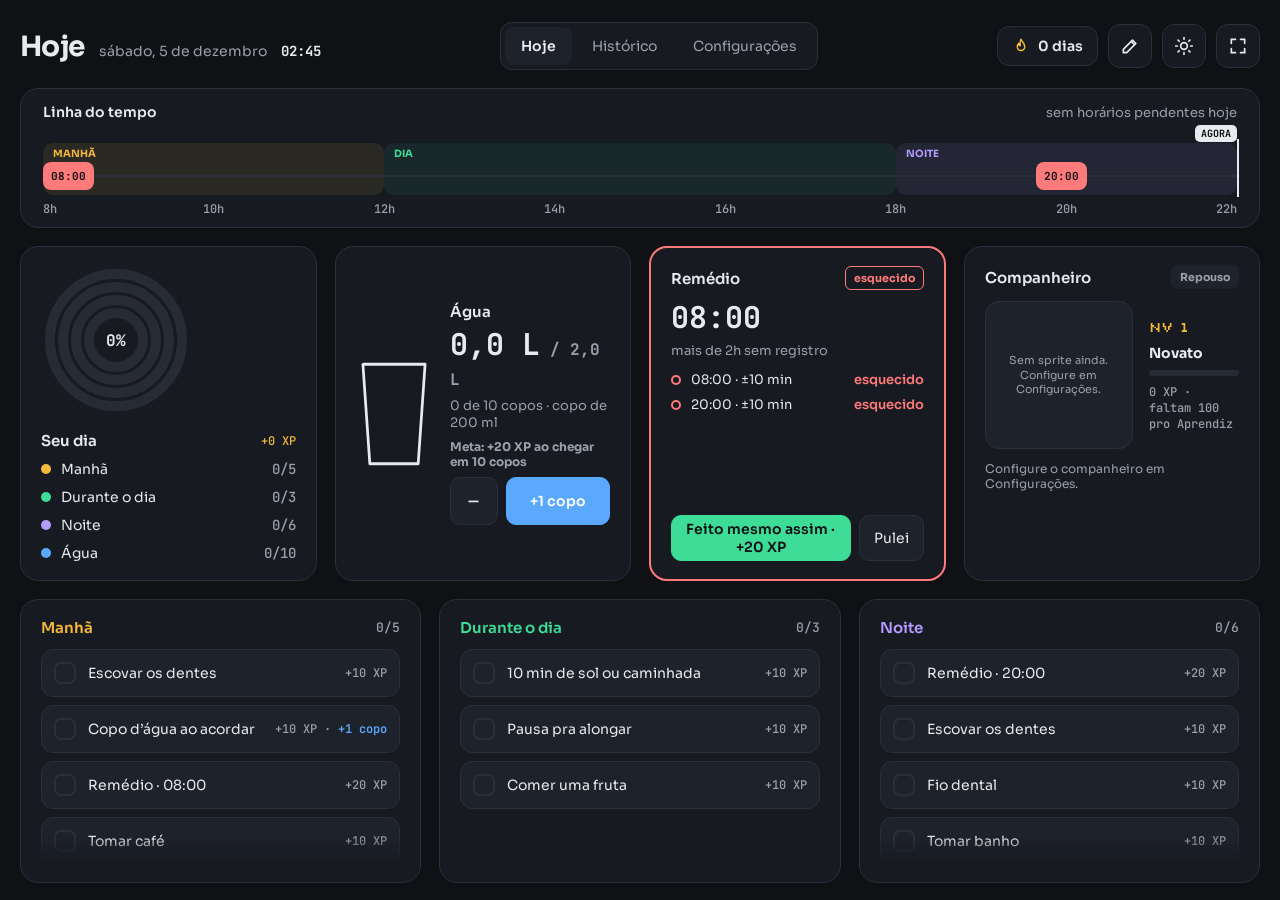
==== commit 924cd084: "Fontes locais em fonts/, sem Google Fonts Sora e JetBrains Mono (variáveis, um arquivo cobre os peso" ====
--- a/index.html
+++ b/index.html
@@ -8,356 +8,7 @@
 <link rel="manifest" href="manifest.webmanifest">
 <link rel="icon" href="icon.svg" type="image/svg+xml">
 <link rel="apple-touch-icon" href="icon-192.png">
-<link rel="preconnect" href="https://fonts.googleapis.com">
-<link href="https://fonts.googleapis.com/css2?family=Sora:wght@400;500;600;700&family=Silkscreen&family=JetBrains+Mono:wght@500;700&display=swap" rel="stylesheet">
-<style>
-:root{--bg:#0F1115;--sf:#171A21;--sf2:#1E222B;--ln:#2A2F3A;--tx:#E8EAED;--mu:#9AA0AA;--ok:#3DDC97;--okt:#0F1115;--xp:#F5B83D;--wa:#5AA9FF;--nt:#B49CFF;--bad:#FF7A7A;--track:#262B35;--xpln:#5A4618;color-scheme:dark}
-:root[data-theme="light"]{--bg:#F4F5F7;--sf:#FFFFFF;--sf2:#F3F5F8;--ln:#E1E4EA;--tx:#14171C;--mu:#596170;--ok:#0E8A57;--okt:#FFFFFF;--xp:#9A5F08;--wa:#1F6FCB;--nt:#6A47D6;--bad:#C93C3C;--track:#E3E6EC;--xpln:#E8D2A8;color-scheme:light}
-*{box-sizing:border-box}
-[hidden]{display:none!important}
-body{margin:0;background:var(--bg);color:var(--tx);font-family:'Sora',system-ui,sans-serif;font-size:14px}
-button,input,select{font:inherit;color:inherit}
-a{color:inherit}
-.app{max-width:1360px;margin:0 auto;padding:22px 20px 48px;display:flex;flex-direction:column;gap:18px}
-.mono{font-family:'JetBrains Mono',ui-monospace,monospace}
-.pix{font-family:'Silkscreen','JetBrains Mono',monospace}
-.mu{color:var(--mu)}.xs{font-size:12px}.sm{font-size:13px}.b{font-weight:700}
-.between{display:flex;justify-content:space-between;align-items:center;gap:10px;flex-wrap:wrap}
-.h{margin:0;font-size:15px;font-weight:600}
-.card{background:var(--sf);border:1px solid var(--ln);border-radius:18px;padding:18px 20px;min-width:0}
-.stack{display:flex;flex-direction:column;gap:12px}
-.top{display:flex;flex-wrap:wrap;align-items:center;gap:14px 28px;justify-content:space-between}
-.title{display:flex;align-items:baseline;gap:14px;flex-wrap:wrap}
-.title h1{margin:0;font-size:28px;letter-spacing:-.02em}
-.tabs{display:flex;gap:4px;background:var(--sf);border:1px solid var(--ln);border-radius:12px;padding:4px}
-.tabs a,.bottomnav a{padding:10px 16px;border-radius:9px;color:var(--mu);text-decoration:none;font-size:14px}
-.tabs a[aria-current="page"],.bottomnav a[aria-current="page"]{background:var(--sf2);color:var(--tx);font-weight:600}
-.tools{display:flex;gap:10px;align-items:center}
-.pillbox{display:flex;align-items:center;gap:8px;background:var(--sf);border:1px solid var(--ln);border-radius:12px;padding:10px 14px;font-weight:600}
-.icon{width:44px;height:44px;border-radius:12px;border:1px solid var(--ln);background:var(--sf);display:grid;place-items:center;cursor:pointer}
-.btn{min-height:40px;padding:0 14px;border-radius:10px;border:1px solid var(--ln);background:var(--sf2);cursor:pointer;display:inline-flex;align-items:center;gap:6px}
-.btn.sm{min-height:36px;padding:0 10px;font-size:13px}
-.btn.pri{background:var(--ok);color:var(--okt);border-color:var(--ok);font-weight:600}
-.btn.danger{color:var(--bad)}
-.btn:disabled{opacity:.45;cursor:not-allowed}
-.bottomnav{display:none}
-.banner{display:flex;align-items:center;gap:12px;padding:12px 16px;border-radius:14px;background:var(--xp);color:var(--bg);font-weight:600}
-.banner span{flex:1}
-.banner button{border:none;background:transparent;color:inherit;font-size:20px;cursor:pointer;min-width:36px;min-height:36px}
-/* linha do tempo */
-.tl{position:relative;height:92px;margin-top:4px}
-.tl .band{position:absolute;top:18px;bottom:22px;border-radius:10px}
-.tl .blab{position:absolute;top:22px;font-size:10px;font-weight:700}
-.tl .line{position:absolute;left:0;right:0;top:50px;height:2px;background:var(--ln)}
-.tl .dot{position:absolute;top:45px;width:12px;height:12px;margin-left:-6px;border-radius:50%;background:var(--ok);border:2px solid var(--sf)}
-.tl .pill{position:absolute;top:37px;height:28px;padding:0 8px;margin-left:-30px;border-radius:8px;display:flex;align-items:center;font-size:11px;font-weight:700;white-space:nowrap}
-.pill.ok{background:var(--ok);color:var(--okt)}.pill.wait{background:var(--sf);border:2px dashed var(--nt)}.pill.warn{background:var(--xp);color:var(--bg)}.pill.bad{background:var(--bad);color:var(--bg)}.pill.skip{background:var(--sf2);color:var(--mu);border:1px solid var(--ln)}
-.tl .now{position:absolute;top:14px;bottom:20px;width:2px;background:var(--tx)}
-.tl .nowlab{position:absolute;top:0;background:var(--tx);color:var(--bg);font-size:10px;font-weight:700;padding:2px 6px;border-radius:5px;white-space:nowrap}
-.tl .tick{position:absolute;bottom:0;font-size:12px;color:var(--mu)}
-/* grades */
-.grid4{display:grid;grid-template-columns:repeat(auto-fit,minmax(280px,1fr));gap:18px}
-.grid3{display:grid;grid-template-columns:repeat(auto-fit,minmax(300px,1fr));gap:18px}
-.grid2{display:grid;grid-template-columns:repeat(auto-fit,minmax(min(100%,380px),1fr));gap:18px}
-.ringcard{display:flex;gap:16px;align-items:center;flex-wrap:wrap}
-.ringwrap{position:relative;width:150px;height:150px;flex:none}
-.ringwrap .pct{position:absolute;inset:0;display:grid;place-items:center;font-size:16px;font-weight:700}
-.legend{display:flex;flex-direction:column;gap:10px;flex:1;min-width:110px}
-.legend .it{display:flex;align-items:center;gap:10px}
-.legend .sw{width:10px;height:10px;border-radius:50%}
-.water{display:flex;gap:18px;align-items:center}
-.big{font-size:30px;font-weight:700;line-height:1}
-.med{display:flex;flex-direction:column;gap:12px;border-width:2px}
-.chipsm{font-size:11px;font-weight:700;padding:4px 8px;border-radius:6px;border:1px solid transparent;white-space:nowrap}
-.rowline{display:flex;align-items:center;gap:10px;font-size:13px}
-.led{width:10px;height:10px;border-radius:50%;flex:none}
-/* tarefas */
-.period{display:flex;flex-direction:column;gap:8px}
-.phead{display:flex;justify-content:space-between;align-items:center;background:none;border:none;padding:0;margin-bottom:4px;width:100%;text-align:left;cursor:default}
-.task{display:flex;align-items:center;gap:12px;width:100%;min-height:48px;padding:10px 12px;border:1px solid var(--ln);border-radius:12px;background:var(--sf2);text-align:left;cursor:pointer}
-.task.next{border-color:var(--hl,var(--nt))}
-.box{width:22px;height:22px;flex:none;border-radius:7px;border:2px solid var(--ln);display:grid;place-items:center;color:transparent}
-.task.on .box{background:var(--ok);border-color:var(--ok);color:var(--okt)}
-.task.on .lbl{color:var(--mu);text-decoration:line-through}
-.task .lbl{flex:1}
-.task .meta{font-size:12px;color:var(--mu)}
-.selo{font-size:10px;font-weight:700;letter-spacing:.06em;padding:3px 6px;border-radius:5px;background:var(--hl,var(--nt));color:var(--bg)}
-.collapsed{display:flex;align-items:center;gap:12px;width:100%;min-height:52px;padding:0 16px;border-radius:16px;border:1px solid var(--ln);background:var(--sf);text-align:left;cursor:pointer}
-.empty-card{padding:16px;border:1px dashed var(--ln);border-radius:12px;color:var(--mu);font-size:13px}
-/* mapas */
-.heat{display:grid;grid-template-rows:repeat(7,14px);grid-auto-flow:column;grid-auto-columns:14px;gap:4px}
-.heat.y{grid-template-rows:repeat(7,13px);grid-auto-columns:13px}
-.cell{width:14px;height:14px;border-radius:3px;background:var(--track)}
-.heat.y .cell{width:13px;height:13px}
-.lv1{background:color-mix(in srgb,var(--ok) 28%,var(--track))}.lv2{background:color-mix(in srgb,var(--ok) 52%,var(--track))}.lv3{background:color-mix(in srgb,var(--ok) 76%,var(--track))}.lv4{background:var(--ok)}
-.fut{background:transparent;border:1px dashed var(--ln)}
-.cell.jk{outline:2px solid var(--wa);outline-offset:-2px}
-/* companheiro */
-.comp{display:flex;flex-direction:column;gap:12px}
-.comprow{display:flex;gap:16px;align-items:center}
-.stage{position:relative;width:148px;height:148px;flex:none;border-radius:14px;border:1px solid var(--ln);background:var(--sf2);display:grid;place-items:center;overflow:hidden;padding:0;cursor:pointer}
-.stage.big{width:200px;height:200px;cursor:default}
-canvas.sprite{image-rendering:pixelated;image-rendering:crisp-edges;display:block}
-.stage .empty-msg{display:none;font-size:11px;line-height:1.35;text-align:center;color:var(--mu);padding:10px}
-.stage.empty .empty-msg{display:block}
-.stage.empty canvas{display:none}
-.stage[data-state="tired"][data-fallback="1"] canvas{filter:grayscale(.9) brightness(.7)}
-.stage.hop canvas{animation:hop .5s steps(3)}
-.stage .pt,.stage .ring,.stage .float{display:none;pointer-events:none}
-.stage.fx-party[data-fallback="1"] .pt{display:block}
-.stage.fx-party .float,.stage.fx-burst .float{display:block}
-.stage.fx-burst .ring{display:block}
-.pt{position:absolute;width:6px;height:6px;background:var(--xp);animation:rise 1.2s steps(6) forwards}
-.pt.a{left:18%;top:62%}.pt.b{left:40%;top:44%;background:var(--ok);animation-delay:.1s}.pt.c{left:72%;top:58%;animation-delay:.2s}.pt.d{left:28%;top:28%;background:var(--wa);animation-delay:.15s}.pt.e{left:78%;top:26%;background:var(--ok);animation-delay:.05s}
-.float{position:absolute;left:0;right:0;top:6px;text-align:center;font-family:'Silkscreen',monospace;font-size:13px;color:var(--xp);animation:rise 1.4s steps(7) forwards}
-.ring{position:absolute;inset:8px;border:3px solid var(--xp);border-radius:50%;animation:burst 1s steps(5) 3}
-.stage.preview .pt,.stage.preview .ring,.stage.preview .float{animation-iteration-count:infinite}
-@keyframes hop{0%,100%{transform:translateY(0)}50%{transform:translateY(-10px)}}
-@keyframes rise{from{transform:translateY(0);opacity:1}to{transform:translateY(-36px);opacity:0}}
-@keyframes burst{from{transform:scale(.5);opacity:1}to{transform:scale(1.3);opacity:0}}
-@keyframes fall{from{transform:translateY(-20px) rotate(0)}to{transform:translateY(105vh) rotate(540deg)}}
-.confetti{position:fixed;inset:0;pointer-events:none;z-index:20;overflow:hidden}
-.confetti i{position:absolute;top:0;width:8px;height:8px;animation:fall 1.8s steps(18) forwards}
-.bar{height:6px;border-radius:3px;background:var(--track);overflow:hidden}
-.bar>div{height:100%;background:var(--xp);border-radius:3px}
-/* histórico */
-.stat{display:flex;flex-direction:column;gap:6px}
-.stat .v{font-size:30px;font-weight:700}
-.trow{display:grid;grid-template-columns:minmax(0,1fr) 56px 64px 124px;gap:8px;align-items:center;font-size:14px;padding:8px 0;border-top:1px solid var(--ln)}
-.thead{display:grid;grid-template-columns:minmax(0,1fr) 56px 64px 124px;gap:8px;font-size:12px;color:var(--mu)}
-.attn{display:flex;flex-direction:column;gap:8px;padding:14px 16px;border-radius:12px;background:var(--sf2);border:1px solid var(--xpln)}
-.wbox{padding:14px 16px;border-radius:12px;background:var(--sf2);display:flex;flex-direction:column;gap:6px}
-.lvtrail{display:flex;gap:6px;overflow-x:auto;padding-bottom:4px}
-.lvtrail div{display:flex;flex-direction:column;align-items:center;gap:5px;min-width:70px}
-.lvtrail .sq{width:40px;height:40px;border-radius:10px;display:grid;place-items:center;font-size:14px;border:2px solid var(--ln);background:var(--sf2);color:var(--mu)}
-.lvtrail .past .sq{background:color-mix(in srgb,var(--xp) 20%,var(--sf2));color:var(--xp);border-color:var(--xpln)}
-.lvtrail .cur .sq{background:var(--xp);color:var(--bg);border-color:var(--xp)}
-.achs{display:grid;grid-template-columns:repeat(auto-fill,minmax(130px,1fr));gap:10px}
-.ach{display:flex;flex-direction:column;align-items:center;gap:6px;padding:14px 10px;border-radius:14px;text-align:center;font-size:12px}
-.ach.on{background:var(--sf2);border:1px solid var(--xpln)}
-.ach.off{border:1px dashed var(--ln);color:var(--mu)}
-/* configurações */
-.grp{margin:8px 0 -6px;font-size:12px;font-weight:700;letter-spacing:.08em;color:var(--mu)}
-.cfg-cols{display:flex;flex-wrap:wrap;gap:22px}
-.cfg-left{flex:1 1 300px;display:flex;flex-direction:column;gap:14px;min-width:0}
-.cfg-right{flex:999 1 520px;display:flex;flex-direction:column;gap:10px;min-width:0}
-.lab{font-size:13px;color:var(--mu)}
-.nums{display:grid;grid-template-columns:repeat(2,minmax(0,1fr));gap:10px}
-.nums label,.field{display:flex;flex-direction:column;gap:6px;font-size:13px;color:var(--mu)}
-input[type=number],input[type=text],input[type=time],input[type=date],select{min-height:42px;padding:0 10px;border-radius:10px;border:1px solid var(--ln);background:var(--bg);width:100%}
-input[type=file]{min-height:44px;padding:10px;border-radius:10px;border:1px dashed var(--ln);background:var(--bg);width:100%;color:var(--mu)}
-.seg{display:flex;gap:4px;background:var(--sf2);border-radius:10px;padding:4px;flex-wrap:wrap}
-.seg button{min-height:36px;padding:0 12px;border-radius:8px;border:none;background:transparent;color:var(--mu);cursor:pointer;display:inline-flex;align-items:center;gap:6px}
-.seg button[aria-checked="true"],.seg button[aria-pressed="true"]{background:var(--tx);color:var(--bg);font-weight:600}
-.seg .n{font-size:11px;opacity:.75}
-.info{margin:0;padding:10px 12px;border-radius:10px;background:var(--sf2);font-size:13px;line-height:1.5}
-.info .warn,.warn{color:var(--xp)}
-.err{color:var(--bad);font-size:13px}
-fieldset{border:1px solid var(--ln);border-radius:12px;padding:12px 14px;margin:0;display:flex;flex-direction:column;gap:10px}
-legend{padding:0 6px;font-size:13px;color:var(--mu)}
-.check{display:flex;align-items:center;gap:8px}
-.check input{width:18px;height:18px}
-.keyrow{display:flex;align-items:center;gap:8px;flex-wrap:wrap}
-.sheetwrap{position:relative;overflow:auto;max-height:520px;border:1px solid var(--ln);border-radius:12px;background:var(--bg);min-height:120px}
-.checker{background:repeating-conic-gradient(#2b2f38 0 25%,#353a45 0 50%) 0 0/16px 16px}
-:root[data-theme="light"] .checker{background:repeating-conic-gradient(#e3e6ec 0 25%,#f6f7f9 0 50%) 0 0/16px 16px}
-#sheet{cursor:crosshair}
-#sheetEmpty{margin:0;padding:40px 16px;text-align:center}
-.chips{display:flex;gap:6px;flex-wrap:wrap;min-height:44px}
-.chip{display:flex;align-items:center;gap:2px;border:1px solid var(--ln);border-radius:10px;background:var(--sf2);padding:2px}
-.chip.sel{border-color:var(--xp)}
-.chip button{border:none;background:transparent;cursor:pointer;min-height:36px;display:flex;align-items:center;gap:6px;padding:0 6px;border-radius:8px}
-.chip canvas{width:28px;height:28px;background:var(--bg);border-radius:4px}
-.nudge{display:flex;gap:6px;align-items:center;flex-wrap:wrap}
-.cfg-bottom{display:flex;flex-wrap:wrap;gap:22px;margin-top:18px;padding-top:18px;border-top:1px solid var(--ln)}
-.prev{display:flex;gap:16px;align-items:center;flex:999 1 460px;flex-wrap:wrap}
-.prevctl{display:flex;flex-direction:column;gap:8px;flex:1;min-width:240px}
-.io{display:flex;flex-direction:column;gap:8px;flex:1 1 280px}
-.btnrow{display:flex;gap:8px;flex-wrap:wrap}
-.trw{display:flex;align-items:center;gap:8px;min-height:50px;padding:6px 8px;border-radius:12px;background:var(--sf2);flex-wrap:nowrap}
-.trw .nm{flex:1;min-width:0;display:flex;flex-direction:column;gap:6px}
-.trw .tags{display:flex;gap:6px;flex-wrap:wrap}
-.tag{font-size:11px;font-weight:600;padding:4px 8px;border-radius:6px;background:var(--bg);color:var(--mu);white-space:nowrap}
-.mini{width:32px;height:32px;border-radius:8px;border:none;background:transparent;color:var(--mu);display:grid;place-items:center;cursor:pointer}
-.mini:disabled{opacity:.3}
-.tg{width:44px;height:26px;border-radius:13px;background:var(--ln);position:relative;flex:none;border:none;cursor:pointer}
-.tg::after{content:"";position:absolute;top:3px;left:3px;width:20px;height:20px;border-radius:50%;background:var(--mu);transition:left .15s}
-.tg[aria-pressed="true"]{background:var(--ok)}
-.tg[aria-pressed="true"]::after{left:21px;background:var(--bg)}
-.setrow{display:flex;align-items:center;justify-content:space-between;gap:12px;min-height:50px;border-bottom:1px solid var(--ln)}
-.setrow:last-child{border-bottom:none}
-.setrow .txt{display:flex;flex-direction:column;gap:2px}
-.setrow input[type=number],.setrow input[type=time],.setrow select{width:110px}
-.days{display:flex;gap:4px;flex-wrap:wrap}
-.days button{width:40px;height:40px;border-radius:10px;border:1px solid var(--ln);background:var(--bg);cursor:pointer}
-.days button[aria-pressed="true"]{background:var(--tx);color:var(--bg);border-color:var(--tx);font-weight:700}
-.qrbox{display:flex;gap:16px;align-items:center;flex-wrap:wrap}
-#qrCanvas{background:#fff;border-radius:12px;image-rendering:pixelated}
-.modal{position:fixed;inset:0;background:rgba(0,0,0,.6);display:grid;place-items:center;z-index:30;padding:16px}
-.modal .card{max-width:420px;width:100%;display:flex;flex-direction:column;gap:12px}
-.modal video{width:100%;border-radius:12px;background:#000}
-.toast{position:fixed;left:50%;bottom:24px;transform:translateX(-50%);background:var(--tx);color:var(--bg);padding:10px 16px;border-radius:10px;font-size:13px;z-index:40;max-width:90vw}
-html.wide .app{max-width:none}
-.steps{display:flex;gap:4px;flex-wrap:wrap;background:var(--sf2);border-radius:12px;padding:4px}
-.steps button{flex:1 1 110px;min-height:42px;border:none;border-radius:9px;background:transparent;color:var(--mu);cursor:pointer;display:flex;align-items:center;justify-content:center;gap:8px}
-.steps button b{width:22px;height:22px;border-radius:50%;display:grid;place-items:center;background:var(--bg);font-size:12px}
-.steps button.done b{background:var(--ok);color:var(--okt)}
-.steps button[aria-current="step"]{background:var(--tx);color:var(--bg);font-weight:600}
-.steps button[aria-current="step"] b{background:var(--bg);color:var(--tx)}
-.drop{display:flex;flex-direction:column;align-items:center;gap:6px;padding:30px 16px;border:2px dashed var(--ln);border-radius:14px;cursor:pointer;text-align:center;color:var(--tx)}
-.drop.compact{padding:14px 16px;flex-direction:row;flex-wrap:wrap;justify-content:center}
-.drop.over{border-color:var(--ok);background:color-mix(in srgb,var(--ok) 8%,transparent)}
-.drop:focus-within{outline:2px solid var(--wa)}
-.savebar{display:flex;align-items:center;gap:8px;flex-wrap:wrap;padding:8px 12px;border-radius:12px;background:var(--sf2)}
-.dirty{color:var(--xp);font-weight:600;font-size:13px}
-.ststatus{display:flex;gap:6px;flex-wrap:wrap}
-.stchip{font-size:12px;padding:4px 8px;border-radius:6px;background:var(--sf2);color:var(--mu);border:1px solid var(--ln)}
-.stchip.ok{color:var(--tx)}
-.stchip.ok::before{content:"";display:inline-block;width:7px;height:7px;border-radius:50%;background:var(--ok);margin-right:6px;vertical-align:1px}
-.stchip.dirty{border-color:var(--xp)}
-.toolbar .tsep{width:1px;align-self:stretch;background:var(--ln);margin:0 2px}
-.prog{display:flex;align-items:center;gap:10px;flex-wrap:wrap;padding:10px 12px;border-radius:12px;background:var(--sf2);font-size:13px}
-.prog .bar{flex:1;min-width:120px}
-.prog .bar>div{background:var(--ok)}
-.report{padding:12px 14px;border-radius:12px;background:var(--sf2);display:flex;flex-direction:column;gap:6px;font-size:13px;line-height:1.5}
-.sheetwrap.big{max-height:600px}
-.zoombox{display:grid;place-items:center;min-height:176px;border:1px solid var(--ln);border-radius:12px}
-.gallery{display:grid;grid-template-columns:repeat(auto-fill,minmax(84px,1fr));gap:8px;max-height:380px;overflow:auto;padding:2px}
-.fthumb{position:relative;display:flex;flex-direction:column;align-items:center;gap:3px;padding:6px 4px;border-radius:10px;border:1px solid var(--ln);background:var(--sf2);cursor:pointer;font-size:11px;min-width:0}
-.fthumb canvas{width:64px;height:64px;border-radius:6px}
-.fthumb.sel{border-color:var(--xp);box-shadow:0 0 0 2px var(--xp) inset}
-.fthumb.picked{border-color:var(--ok);box-shadow:0 0 0 2px var(--ok) inset}
-.fthumb .ord{position:absolute;top:4px;right:4px;min-width:20px;height:20px;padding:0 4px;border-radius:10px;background:var(--ok);color:var(--okt);font-weight:700;display:grid;place-items:center}
-.fthumb .used{position:absolute;top:6px;left:6px;display:flex;gap:2px}
-.fthumb .used i{width:7px;height:7px;border-radius:50%}
-.fthumb.over{outline:2px dashed var(--wa);outline-offset:2px}
-.fthumb.dragging{opacity:.4}
-.strip{display:flex;gap:8px;overflow-x:auto;padding:4px 2px 8px;min-height:112px}
-.strip .fthumb{flex:none;width:84px}
-.strip .empty-card{flex:1}
-.pvcol{flex:999 1 420px;display:flex;flex-direction:column;gap:10px;min-width:0}
-.pvwrap{position:relative;min-height:340px;border-radius:14px;border:1px solid var(--ln);display:grid;place-items:center;overflow:auto;padding:12px}
-.pvwrap canvas{touch-action:none;cursor:grab}
-.pvwrap .empty-msg{display:none;color:var(--mu);font-size:13px;text-align:center}
-.pvwrap.empty canvas{display:none}
-.pvwrap.empty .empty-msg{display:block}
-.pvwrap.bg-dark{background:#0b0d11}.pvwrap.bg-light{background:#f1f2f5}
-#ceSheet{touch-action:none}
-.sumgrid{display:grid;grid-template-columns:repeat(auto-fit,minmax(230px,1fr));gap:10px}
-.sumrow{display:flex;gap:12px;align-items:center;padding:10px;border-radius:12px;border:1px solid var(--ln);background:var(--sf2);cursor:pointer;text-align:left}
-.sumrow.cur{border-color:var(--tx);box-shadow:0 0 0 1px var(--tx) inset}
-.sumrow canvas{width:56px;height:56px;border-radius:8px;flex:none}
-.stepnav{border-top:1px solid var(--ln);padding-top:14px}
-.statebar .n{font-size:11px;color:var(--xp)}
-.statebar button[aria-checked="true"] .n{color:inherit}
-.kcolors{display:flex;gap:6px;flex-wrap:wrap;min-height:28px;align-items:center}
-.kc{display:inline-flex;align-items:center;gap:6px;padding:2px 2px 2px 4px;border:1px solid var(--ln);border-radius:8px;background:var(--bg);font-size:11px}
-.kc i{width:20px;height:20px;border-radius:5px;border:1px solid var(--ln)}
-.kc button{border:none;background:transparent;color:var(--mu);cursor:pointer;min-width:26px;min-height:26px;border-radius:6px}
-.imglist{display:flex;gap:8px;flex-wrap:wrap}
-.imgcard{display:flex;gap:10px;align-items:center;padding:8px 12px 8px 8px;border-radius:12px;border:1px solid var(--ln);background:var(--sf2);cursor:pointer;text-align:left;color:var(--tx);min-width:0;max-width:300px}
-.imgcard canvas{width:56px;height:56px;border-radius:8px;flex:none}
-.imgcard[aria-pressed="true"]{border-color:var(--tx);box-shadow:0 0 0 1px var(--tx) inset}
-.ell{overflow:hidden;text-overflow:ellipsis;white-space:nowrap;max-width:200px;display:block}
-.fthumb .ib{position:absolute;bottom:22px;right:6px;min-width:16px;height:16px;padding:0 3px;border-radius:5px;background:var(--wa);color:#fff;font-size:10px;font-weight:700;display:grid;place-items:center}
-.fthumb.other{opacity:.72}
-.modal .choice{flex-direction:column;align-items:flex-start;gap:3px;padding:10px 14px;min-height:56px;text-align:left;white-space:normal}
-.modal .choice .xs{font-weight:400}
-.task .cup{color:var(--wa);font-weight:600}
-/* painel do Hoje: quadros que preenchem a linha (P = 1/4, M = 1/3, G = 1/2, Inteira) */
-.dash{display:flex;flex-wrap:wrap;gap:18px;align-items:stretch}
-.blk{display:flex;flex-direction:column;min-width:min(100%,260px);flex:1 1 calc(25% - 18px);position:relative}
-.blk[data-w="m"]{flex-basis:calc(33.333% - 18px);min-width:min(100%,280px)}
-.blk[data-w="l"]{flex-basis:calc(50% - 18px);min-width:min(100%,340px)}
-.blk[data-w="xl"]{flex-basis:100%}
-.blk>.card{flex:1 1 auto}
-.blk>.collapsed{flex:none}
-.blk.off,.blk.auto-off{display:none}
-.blk>.edbar{display:none}
-/* modo de edição */
-.dashbar{position:sticky;top:8px;z-index:6;display:flex;flex-direction:column;gap:6px;padding:12px 16px;border-radius:16px;border:2px solid var(--wa);background:var(--sf);box-shadow:0 6px 20px rgba(0,0,0,.25)}
-.dashtela{display:flex;flex-direction:column;padding:4px 0 6px}
-html.editing #dash .blk{outline:2px dashed var(--ln);outline-offset:4px;border-radius:18px;cursor:grab}
-html.editing #dash .blk.auto-off{display:flex;opacity:.7}
-html.editing #dash .blk>:not(.edbar){pointer-events:none;user-select:none}
-html.editing #dash .blk>.edbar{display:flex;align-items:center;gap:4px;flex-wrap:wrap;margin-bottom:8px;padding:6px 8px;border-radius:12px;background:var(--sf2);border:1px solid var(--ln);cursor:grab}
-.edbar .grip{font-size:18px;color:var(--mu);padding:0 4px}
-.edbar .nm{flex:1 1 auto;min-width:80px;font-size:13px}
-.edbar .sz{padding:2px;gap:2px}
-.edbar .sz button{min-height:30px;padding:0 8px;font-size:12px}
-.edbar .x{color:var(--bad);font-size:18px}
-.edbar .auto{flex-basis:100%}
-.edbar .mini{width:30px;height:30px}
-#dash .blk.dragging{opacity:.4}
-#dash .blk.drop-b{box-shadow:-6px 0 0 -2px var(--wa)}
-#dash .blk.drop-a{box-shadow:6px 0 0 -2px var(--wa)}
-#dash .blk[data-w="xl"].drop-b{box-shadow:0 -6px 0 -2px var(--wa)}
-#dash .blk[data-w="xl"].drop-a{box-shadow:0 6px 0 -2px var(--wa)}
-#editBtn[aria-pressed="true"]{background:var(--wa);border-color:var(--wa);color:#fff}
-/* Hoje preenchendo a janela: a página não rola; as listas de tarefas ganham a altura que sobra e rolam por dentro */
-html.panel,html.panel body{overflow:hidden}
-html.panel .app{padding-bottom:18px}
-html.panel #view-hoje{flex:1 1 0;min-height:0}
-html.panel #view-hoje>*{flex:none}
-html.panel #dash .period{min-height:0;overflow:hidden}
-html.panel #dash .plist{height:var(--plh,auto);min-height:0;overflow-y:auto;padding-right:4px;margin-right:-4px;overscroll-behavior:contain}
-html.panel.compact #dash .blk[data-b="seq"],html.panel.compact #dash .blk[data-b="mapa"]{display:none}
-html.panel #dash .plist.more{-webkit-mask-image:linear-gradient(#000 calc(100% - 28px),transparent);mask-image:linear-gradient(#000 calc(100% - 28px),transparent)}
-/* abas das configurações */
-.cfgtabs{align-self:flex-start;position:sticky;top:8px;z-index:4;box-shadow:0 4px 14px rgba(0,0,0,.25)}
-.cfgtabs button{min-height:40px}
-.cfgtabs button[aria-selected="true"]{background:var(--tx);color:var(--bg);font-weight:600}
-details>summary{list-style-position:inside}
-/* entrega 2: listas, contadores, Agora, nota */
-.legend #legend{max-height:170px;overflow-y:auto}
-.agrow{display:flex;align-items:center;gap:10px;padding:8px 10px;border-radius:12px;background:var(--sf2)}
-.agrow .led{width:10px;height:10px;border-radius:50%;border:2px solid;flex:none}
-.agrow b{font-size:14px;white-space:nowrap;overflow:hidden;text-overflow:ellipsis}
-.cntcard .big{font-size:30px}
-#notaIn{width:100%}
-.noterow{display:flex;gap:10px;align-items:baseline;padding:6px 0;border-bottom:1px solid var(--ln)}
-.noterow:last-child{border-bottom:none}
-.notes{max-height:320px;overflow-y:auto}
-.catnew{gap:8px;padding:12px;border-radius:12px;border:1px dashed var(--ln)}
-.nums3,.nums4{display:grid;grid-template-columns:repeat(3,minmax(0,1fr));gap:8px}
-.nums4{grid-template-columns:repeat(4,minmax(0,1fr))}
-.nums3 label,.nums4 label{display:flex;flex-direction:column;gap:4px;font-size:12px;color:var(--mu)}
-.nums3 input,.nums4 input{width:100%;min-width:0}
-.nums4 input{padding:0 6px}
-.swatch{width:26px;height:26px;border-radius:50%;border:2px solid var(--ln);cursor:pointer;flex:none}
-.ldel{display:flex;flex-wrap:wrap;align-items:center;gap:8px;padding:10px 12px;border-radius:12px;background:var(--sf2);font-size:13px}
-.cntbox{gap:8px;padding:12px;border-radius:12px;border:1px solid var(--ln)}
-.tflists{display:grid;grid-template-columns:repeat(auto-fit,minmax(150px,1fr));gap:10px}
-.tflists [hidden]{display:none}
-.ntnote{margin-top:12px;padding:10px 12px;border-radius:12px;background:var(--sf2);line-height:1.5}
-.ntnote ul{margin:6px 0;padding-left:18px}
-#medDone[hidden],#medCard[hidden]{display:none}
-/* lista ou Horários recolhidos ficam estreitos no PC e o resto da linha ocupa o espaço */
-@media (min-width:721px){ html:not(.editing) #dash .blk.shrunk{flex:0 1 230px;min-width:200px} }
-.lline{display:flex;align-items:center;gap:8px;padding:8px 10px;border-radius:12px;background:var(--sf2)}
-.lline input[type=text]{flex:1 1 120px;min-width:90px;width:auto}
-.lrow .lline{flex-wrap:wrap}
-.lrow .lline input[type=text]{flex:1 1 150px;min-width:150px}
-@media (max-width:720px){
-  .blk,.blk[data-w]{flex-basis:100%;min-width:0}
-  .cfgtabs{align-self:stretch;flex-wrap:nowrap;overflow-x:auto}
-  .cfgtabs button{flex:none}
-  .nums4{grid-template-columns:repeat(2,minmax(0,1fr))}
-  .app{padding:16px 14px 104px}
-  .tabs{display:none}
-  .bottomnav{display:flex;position:fixed;left:12px;right:12px;bottom:12px;background:var(--sf);border:1px solid var(--ln);border-radius:16px;padding:6px;z-index:5;box-shadow:0 -6px 20px rgba(0,0,0,.18)}
-  .bottomnav a{flex:1;text-align:center}
-  .phead{cursor:pointer}
-  .toast{bottom:92px}
-  .trow,.thead{grid-template-columns:minmax(0,1fr) 44px 52px 92px}
-}
-@media (prefers-reduced-motion: reduce){
-  html:not(.anim-force) .pt,html:not(.anim-force) .ring,html:not(.anim-force) .confetti{display:none!important}
-  html:not(.anim-force) .float,html:not(.anim-force) .stage.hop canvas{animation:none!important}
-  .tg::after{transition:none}
-}
-.plist{display:flex;flex-direction:column;gap:8px}
-</style>
+<link rel="stylesheet" href="css/app.css">
 </head>
 <body>
 <div class="app">
@@ -397,6 +48,7 @@
       </div>
     </details>
   </div>
+  <div id="bkNag" class="nag" role="status" hidden><span id="bkNagText"></span><div class="btnrow"><button type="button" class="btn sm pri" id="bkNagGo">Fazer backup</button><button type="button" class="btn sm" id="bkNagLater">Agora não</button></div></div>
   <div id="dash" class="dash">
     <div class="blk" data-b="tl">
       <section class="card" aria-label="Linha do tempo do dia" style="padding:14px 22px 10px">
@@ -895,2985 +547,18 @@
 </div>
 <div id="toast" class="toast" role="status" hidden></div>
 
-<script>
-/* qrcode-generator 2.0.4 — Copyright (c) 2009 Kazuhiko Arase — MIT license — https://github.com/kazuhikoarase/qrcode-generator */
-// Copyright (c) 2009 Kazuhiko Arase
-// Licensed under the MIT license:
-var qrcode=function(){var t=function(t,r){var e=t,n=g[r],o=null,i=0,a=null,u=[],f={},c=function(t,r){o=function(t){for(var r=new Array(t),e=0;e<t;e+=1){r[e]=new Array(t);for(var n=0;n<t;n+=1)r[e][n]=null}return r}(i=4*e+17),l(0,0),l(i-7,0),l(0,i-7),s(),h(),d(t,r),e>=7&&v(t),null==a&&(a=p(e,n,u)),w(a,r)},l=function(t,r){for(var e=-1;e<=7;e+=1)if(!(t+e<=-1||i<=t+e))for(var n=-1;n<=7;n+=1)r+n<=-1||i<=r+n||(o[t+e][r+n]=0<=e&&e<=6&&(0==n||6==n)||0<=n&&n<=6&&(0==e||6==e)||2<=e&&e<=4&&2<=n&&n<=4)},h=function(){for(var t=8;t<i-8;t+=1)null==o[t][6]&&(o[t][6]=t%2==0);for(var r=8;r<i-8;r+=1)null==o[6][r]&&(o[6][r]=r%2==0)},s=function(){for(var t=B.getPatternPosition(e),r=0;r<t.length;r+=1)for(var n=0;n<t.length;n+=1){var i=t[r],a=t[n];if(null==o[i][a])for(var u=-2;u<=2;u+=1)for(var f=-2;f<=2;f+=1)o[i+u][a+f]=-2==u||2==u||-2==f||2==f||0==u&&0==f}},v=function(t){for(var r=B.getBCHTypeNumber(e),n=0;n<18;n+=1){var a=!t&&1==(r>>n&1);o[Math.floor(n/3)][n%3+i-8-3]=a}for(n=0;n<18;n+=1){a=!t&&1==(r>>n&1);o[n%3+i-8-3][Math.floor(n/3)]=a}},d=function(t,r){for(var e=n<<3|r,a=B.getBCHTypeInfo(e),u=0;u<15;u+=1){var f=!t&&1==(a>>u&1);u<6?o[u][8]=f:u<8?o[u+1][8]=f:o[i-15+u][8]=f}for(u=0;u<15;u+=1){f=!t&&1==(a>>u&1);u<8?o[8][i-u-1]=f:u<9?o[8][15-u-1+1]=f:o[8][15-u-1]=f}o[i-8][8]=!t},w=function(t,r){for(var e=-1,n=i-1,a=7,u=0,f=B.getMaskFunction(r),c=i-1;c>0;c-=2)for(6==c&&(c-=1);;){for(var g=0;g<2;g+=1)if(null==o[n][c-g]){var l=!1;u<t.length&&(l=1==(t[u]>>>a&1)),f(n,c-g)&&(l=!l),o[n][c-g]=l,-1==(a-=1)&&(u+=1,a=7)}if((n+=e)<0||i<=n){n-=e,e=-e;break}}},p=function(t,r,e){for(var n=A.getRSBlocks(t,r),o=b(),i=0;i<e.length;i+=1){var a=e[i];o.put(a.getMode(),4),o.put(a.getLength(),B.getLengthInBits(a.getMode(),t)),a.write(o)}var u=0;for(i=0;i<n.length;i+=1)u+=n[i].dataCount;if(o.getLengthInBits()>8*u)throw"code length overflow. ("+o.getLengthInBits()+">"+8*u+")";for(o.getLengthInBits()+4<=8*u&&o.put(0,4);o.getLengthInBits()%8!=0;)o.putBit(!1);for(;!(o.getLengthInBits()>=8*u||(o.put(236,8),o.getLengthInBits()>=8*u));)o.put(17,8);return function(t,r){for(var e=0,n=0,o=0,i=new Array(r.length),a=new Array(r.length),u=0;u<r.length;u+=1){var f=r[u].dataCount,c=r[u].totalCount-f;n=Math.max(n,f),o=Math.max(o,c),i[u]=new Array(f);for(var g=0;g<i[u].length;g+=1)i[u][g]=255&t.getBuffer()[g+e];e+=f;var l=B.getErrorCorrectPolynomial(c),h=k(i[u],l.getLength()-1).mod(l);for(a[u]=new Array(l.getLength()-1),g=0;g<a[u].length;g+=1){var s=g+h.getLength()-a[u].length;a[u][g]=s>=0?h.getAt(s):0}}var v=0;for(g=0;g<r.length;g+=1)v+=r[g].totalCount;var d=new Array(v),w=0;for(g=0;g<n;g+=1)for(u=0;u<r.length;u+=1)g<i[u].length&&(d[w]=i[u][g],w+=1);for(g=0;g<o;g+=1)for(u=0;u<r.length;u+=1)g<a[u].length&&(d[w]=a[u][g],w+=1);return d}(o,n)};f.addData=function(t,r){var e=null;switch(r=r||"Byte"){case"Numeric":e=M(t);break;case"Alphanumeric":e=x(t);break;case"Byte":e=m(t);break;default:throw"mode:"+r}u.push(e),a=null},f.isDark=function(t,r){if(t<0||i<=t||r<0||i<=r)throw t+","+r;return o[t][r]},f.getModuleCount=function(){return i},f.make=function(){if(e<1){for(var t=1;t<40;t++){for(var r=A.getRSBlocks(t,n),o=b(),i=0;i<u.length;i++){var a=u[i];o.put(a.getMode(),4),o.put(a.getLength(),B.getLengthInBits(a.getMode(),t)),a.write(o)}var g=0;for(i=0;i<r.length;i++)g+=r[i].dataCount;if(o.getLengthInBits()<=8*g)break}e=t}c(!1,function(){for(var t=0,r=0,e=0;e<8;e+=1){c(!0,e);var n=B.getLostPoint(f);(0==e||t>n)&&(t=n,r=e)}return r}())};return f};t.stringToBytes=(t.stringToBytesFuncs={default:function(t){for(var r=[],e=0;e<t.length;e+=1){var n=t.charCodeAt(e);r.push(255&n)}return r}}).default;var r,e,n,o,i,a=1,u=2,f=4,c=8,g={L:1,M:0,Q:3,H:2},l=0,h=1,s=2,v=3,d=4,w=5,p=6,y=7,B=(r=[[],[6,18],[6,22],[6,26],[6,30],[6,34],[6,22,38],[6,24,42],[6,26,46],[6,28,50],[6,30,54],[6,32,58],[6,34,62],[6,26,46,66],[6,26,48,70],[6,26,50,74],[6,30,54,78],[6,30,56,82],[6,30,58,86],[6,34,62,90],[6,28,50,72,94],[6,26,50,74,98],[6,30,54,78,102],[6,28,54,80,106],[6,32,58,84,110],[6,30,58,86,114],[6,34,62,90,118],[6,26,50,74,98,122],[6,30,54,78,102,126],[6,26,52,78,104,130],[6,30,56,82,108,134],[6,34,60,86,112,138],[6,30,58,86,114,142],[6,34,62,90,118,146],[6,30,54,78,102,126,150],[6,24,50,76,102,128,154],[6,28,54,80,106,132,158],[6,32,58,84,110,136,162],[6,26,54,82,110,138,166],[6,30,58,86,114,142,170]],e=1335,n=7973,i=function(t){for(var r=0;0!=t;)r+=1,t>>>=1;return r},(o={}).getBCHTypeInfo=function(t){for(var r=t<<10;i(r)-i(e)>=0;)r^=e<<i(r)-i(e);return 21522^(t<<10|r)},o.getBCHTypeNumber=function(t){for(var r=t<<12;i(r)-i(n)>=0;)r^=n<<i(r)-i(n);return t<<12|r},o.getPatternPosition=function(t){return r[t-1]},o.getMaskFunction=function(t){switch(t){case l:return function(t,r){return(t+r)%2==0};case h:return function(t,r){return t%2==0};case s:return function(t,r){return r%3==0};case v:return function(t,r){return(t+r)%3==0};case d:return function(t,r){return(Math.floor(t/2)+Math.floor(r/3))%2==0};case w:return function(t,r){return t*r%2+t*r%3==0};case p:return function(t,r){return(t*r%2+t*r%3)%2==0};case y:return function(t,r){return(t*r%3+(t+r)%2)%2==0};default:throw"bad maskPattern:"+t}},o.getErrorCorrectPolynomial=function(t){for(var r=k([1],0),e=0;e<t;e+=1)r=r.multiply(k([1,C.gexp(e)],0));return r},o.getLengthInBits=function(t,r){if(1<=r&&r<10)switch(t){case a:return 10;case u:return 9;case f:case c:return 8;default:throw"mode:"+t}else if(r<27)switch(t){case a:return 12;case u:return 11;case f:return 16;case c:return 10;default:throw"mode:"+t}else{if(!(r<41))throw"type:"+r;switch(t){case a:return 14;case u:return 13;case f:return 16;case c:return 12;default:throw"mode:"+t}}},o.getLostPoint=function(t){for(var r=t.getModuleCount(),e=0,n=0;n<r;n+=1)for(var o=0;o<r;o+=1){for(var i=0,a=t.isDark(n,o),u=-1;u<=1;u+=1)if(!(n+u<0||r<=n+u))for(var f=-1;f<=1;f+=1)o+f<0||r<=o+f||0==u&&0==f||a==t.isDark(n+u,o+f)&&(i+=1);i>5&&(e+=3+i-5)}for(n=0;n<r-1;n+=1)for(o=0;o<r-1;o+=1){var c=0;t.isDark(n,o)&&(c+=1),t.isDark(n+1,o)&&(c+=1),t.isDark(n,o+1)&&(c+=1),t.isDark(n+1,o+1)&&(c+=1),0!=c&&4!=c||(e+=3)}for(n=0;n<r;n+=1)for(o=0;o<r-6;o+=1)t.isDark(n,o)&&!t.isDark(n,o+1)&&t.isDark(n,o+2)&&t.isDark(n,o+3)&&t.isDark(n,o+4)&&!t.isDark(n,o+5)&&t.isDark(n,o+6)&&(e+=40);for(o=0;o<r;o+=1)for(n=0;n<r-6;n+=1)t.isDark(n,o)&&!t.isDark(n+1,o)&&t.isDark(n+2,o)&&t.isDark(n+3,o)&&t.isDark(n+4,o)&&!t.isDark(n+5,o)&&t.isDark(n+6,o)&&(e+=40);var g=0;for(o=0;o<r;o+=1)for(n=0;n<r;n+=1)t.isDark(n,o)&&(g+=1);return e+=Math.abs(100*g/r/r-50)/5*10},o),C=function(){for(var t=new Array(256),r=new Array(256),e=0;e<8;e+=1)t[e]=1<<e;for(e=8;e<256;e+=1)t[e]=t[e-4]^t[e-5]^t[e-6]^t[e-8];for(e=0;e<255;e+=1)r[t[e]]=e;var n={glog:function(t){if(t<1)throw"glog("+t+")";return r[t]},gexp:function(r){for(;r<0;)r+=255;for(;r>=256;)r-=255;return t[r]}};return n}();function k(t,r){if(void 0===t.length)throw t.length+"/"+r;var e=function(){for(var e=0;e<t.length&&0==t[e];)e+=1;for(var n=new Array(t.length-e+r),o=0;o<t.length-e;o+=1)n[o]=t[o+e];return n}(),n={getAt:function(t){return e[t]},getLength:function(){return e.length},multiply:function(t){for(var r=new Array(n.getLength()+t.getLength()-1),e=0;e<n.getLength();e+=1)for(var o=0;o<t.getLength();o+=1)r[e+o]^=C.gexp(C.glog(n.getAt(e))+C.glog(t.getAt(o)));return k(r,0)},mod:function(t){if(n.getLength()-t.getLength()<0)return n;for(var r=C.glog(n.getAt(0))-C.glog(t.getAt(0)),e=new Array(n.getLength()),o=0;o<n.getLength();o+=1)e[o]=n.getAt(o);for(o=0;o<t.getLength();o+=1)e[o]^=C.gexp(C.glog(t.getAt(o))+r);return k(e,0).mod(t)}};return n}var A=function(){var t=[[1,26,19],[1,26,16],[1,26,13],[1,26,9],[1,44,34],[1,44,28],[1,44,22],[1,44,16],[1,70,55],[1,70,44],[2,35,17],[2,35,13],[1,100,80],[2,50,32],[2,50,24],[4,25,9],[1,134,108],[2,67,43],[2,33,15,2,34,16],[2,33,11,2,34,12],[2,86,68],[4,43,27],[4,43,19],[4,43,15],[2,98,78],[4,49,31],[2,32,14,4,33,15],[4,39,13,1,40,14],[2,121,97],[2,60,38,2,61,39],[4,40,18,2,41,19],[4,40,14,2,41,15],[2,146,116],[3,58,36,2,59,37],[4,36,16,4,37,17],[4,36,12,4,37,13],[2,86,68,2,87,69],[4,69,43,1,70,44],[6,43,19,2,44,20],[6,43,15,2,44,16],[4,101,81],[1,80,50,4,81,51],[4,50,22,4,51,23],[3,36,12,8,37,13],[2,116,92,2,117,93],[6,58,36,2,59,37],[4,46,20,6,47,21],[7,42,14,4,43,15],[4,133,107],[8,59,37,1,60,38],[8,44,20,4,45,21],[12,33,11,4,34,12],[3,145,115,1,146,116],[4,64,40,5,65,41],[11,36,16,5,37,17],[11,36,12,5,37,13],[5,109,87,1,110,88],[5,65,41,5,66,42],[5,54,24,7,55,25],[11,36,12,7,37,13],[5,122,98,1,123,99],[7,73,45,3,74,46],[15,43,19,2,44,20],[3,45,15,13,46,16],[1,135,107,5,136,108],[10,74,46,1,75,47],[1,50,22,15,51,23],[2,42,14,17,43,15],[5,150,120,1,151,121],[9,69,43,4,70,44],[17,50,22,1,51,23],[2,42,14,19,43,15],[3,141,113,4,142,114],[3,70,44,11,71,45],[17,47,21,4,48,22],[9,39,13,16,40,14],[3,135,107,5,136,108],[3,67,41,13,68,42],[15,54,24,5,55,25],[15,43,15,10,44,16],[4,144,116,4,145,117],[17,68,42],[17,50,22,6,51,23],[19,46,16,6,47,17],[2,139,111,7,140,112],[17,74,46],[7,54,24,16,55,25],[34,37,13],[4,151,121,5,152,122],[4,75,47,14,76,48],[11,54,24,14,55,25],[16,45,15,14,46,16],[6,147,117,4,148,118],[6,73,45,14,74,46],[11,54,24,16,55,25],[30,46,16,2,47,17],[8,132,106,4,133,107],[8,75,47,13,76,48],[7,54,24,22,55,25],[22,45,15,13,46,16],[10,142,114,2,143,115],[19,74,46,4,75,47],[28,50,22,6,51,23],[33,46,16,4,47,17],[8,152,122,4,153,123],[22,73,45,3,74,46],[8,53,23,26,54,24],[12,45,15,28,46,16],[3,147,117,10,148,118],[3,73,45,23,74,46],[4,54,24,31,55,25],[11,45,15,31,46,16],[7,146,116,7,147,117],[21,73,45,7,74,46],[1,53,23,37,54,24],[19,45,15,26,46,16],[5,145,115,10,146,116],[19,75,47,10,76,48],[15,54,24,25,55,25],[23,45,15,25,46,16],[13,145,115,3,146,116],[2,74,46,29,75,47],[42,54,24,1,55,25],[23,45,15,28,46,16],[17,145,115],[10,74,46,23,75,47],[10,54,24,35,55,25],[19,45,15,35,46,16],[17,145,115,1,146,116],[14,74,46,21,75,47],[29,54,24,19,55,25],[11,45,15,46,46,16],[13,145,115,6,146,116],[14,74,46,23,75,47],[44,54,24,7,55,25],[59,46,16,1,47,17],[12,151,121,7,152,122],[12,75,47,26,76,48],[39,54,24,14,55,25],[22,45,15,41,46,16],[6,151,121,14,152,122],[6,75,47,34,76,48],[46,54,24,10,55,25],[2,45,15,64,46,16],[17,152,122,4,153,123],[29,74,46,14,75,47],[49,54,24,10,55,25],[24,45,15,46,46,16],[4,152,122,18,153,123],[13,74,46,32,75,47],[48,54,24,14,55,25],[42,45,15,32,46,16],[20,147,117,4,148,118],[40,75,47,7,76,48],[43,54,24,22,55,25],[10,45,15,67,46,16],[19,148,118,6,149,119],[18,75,47,31,76,48],[34,54,24,34,55,25],[20,45,15,61,46,16]],r=function(t,r){var e={};return e.totalCount=t,e.dataCount=r,e},e={};return e.getRSBlocks=function(e,n){var o=function(r,e){switch(e){case g.L:return t[4*(r-1)+0];case g.M:return t[4*(r-1)+1];case g.Q:return t[4*(r-1)+2];case g.H:return t[4*(r-1)+3];default:return}}(e,n);if(void 0===o)throw"bad rs block @ typeNumber:"+e+"/errorCorrectionLevel:"+n;for(var i=o.length/3,a=[],u=0;u<i;u+=1)for(var f=o[3*u+0],c=o[3*u+1],l=o[3*u+2],h=0;h<f;h+=1)a.push(r(c,l));return a},e}(),b=function(){var t=[],r=0,e={getBuffer:function(){return t},getAt:function(r){var e=Math.floor(r/8);return 1==(t[e]>>>7-r%8&1)},put:function(t,r){for(var n=0;n<r;n+=1)e.putBit(1==(t>>>r-n-1&1))},getLengthInBits:function(){return r},putBit:function(e){var n=Math.floor(r/8);t.length<=n&&t.push(0),e&&(t[n]|=128>>>r%8),r+=1}};return e},M=function(t){var r=a,e=t,n={getMode:function(){return r},getLength:function(t){return e.length},write:function(t){for(var r=e,n=0;n+2<r.length;)t.put(o(r.substring(n,n+3)),10),n+=3;n<r.length&&(r.length-n==1?t.put(o(r.substring(n,n+1)),4):r.length-n==2&&t.put(o(r.substring(n,n+2)),7))}},o=function(t){for(var r=0,e=0;e<t.length;e+=1)r=10*r+i(t.charAt(e));return r},i=function(t){if("0"<=t&&t<="9")return t.charCodeAt(0)-"0".charCodeAt(0);throw"illegal char :"+t};return n},x=function(t){var r=u,e=t,n={getMode:function(){return r},getLength:function(t){return e.length},write:function(t){for(var r=e,n=0;n+1<r.length;)t.put(45*o(r.charAt(n))+o(r.charAt(n+1)),11),n+=2;n<r.length&&t.put(o(r.charAt(n)),6)}},o=function(t){if("0"<=t&&t<="9")return t.charCodeAt(0)-"0".charCodeAt(0);if("A"<=t&&t<="Z")return t.charCodeAt(0)-"A".charCodeAt(0)+10;switch(t){case" ":return 36;case"$":return 37;case"%":return 38;case"*":return 39;case"+":return 40;case"-":return 41;case".":return 42;case"/":return 43;case":":return 44;default:throw"illegal char :"+t}};return n},m=function(r){var e=f,n=t.stringToBytes(r),o={getMode:function(){return e},getLength:function(t){return n.length},write:function(t){for(var r=0;r<n.length;r+=1)t.put(n[r],8)}};return o};return t}();
-</script>
-<script>
-'use strict';
-/* ===================== Parâmetros centrais ===================== */
-const CFG = {
-  esquecidoMin: 120,
-  xp: { simples: 10, horario: 20, aguaMeta: 20, diaCompleto: 30, recorde: 25 },
-  levels: [[0,'Novato'],[100,'Aprendiz'],[250,'Desperto'],[450,'Constante'],[700,'Disciplinado'],[1000,'Firme'],[1350,'Veterano'],[1750,'Mestre'],[2200,'Lenda'],[2700,'Inabalável']],
-  tiredDays: 2,
-  anim: { celebrateMs: 1500, levelupMs: 3000, tapMs: 600 },
-  syncDays: [14, 10, 7, 5, 3, 2, 1], qrMaxChars: 700
-};
-const ALLDAYS = [0, 1, 2, 3, 4, 5, 6];
-const DEFAULT_SETTINGS = { wake: '08:00', sleep: '22:00', cutoffHour: 4, aguaMeta: 10, copoMl: 200, notif: false, notifDose: true, doseLead: 5, notifAgua: false, aguaGap: 120, som: true, confete: true, aguaFull: true, updatedAt: 0 };
-const DEFAULT_TASKS = [
-  { id: 'd1', label: 'Escovar os dentes', type: 'simples', p: 'm' },
-  { id: 'a1', label: 'Copo d’água ao acordar', type: 'simples', p: 'm', agua: 1 },
-  { id: 'r1', label: 'Remédio', type: 'horario', times: ['08:00'], tol: 10 },
-  { id: 'c1', label: 'Tomar café', type: 'simples', p: 'm' },
-  { id: 'b1', label: 'Arrumar a cama', type: 'simples', p: 'm' },
-  { id: 's1', label: '10 min de sol ou caminhada', type: 'simples', p: 'd' },
-  { id: 'p1', label: 'Pausa pra alongar', type: 'simples', p: 'd' },
-  { id: 'f1', label: 'Comer uma fruta', type: 'simples', p: 'd' },
-  { id: 'r2', label: 'Remédio', type: 'horario', times: ['20:00'], tol: 10 },
-  { id: 'd2', label: 'Escovar os dentes', type: 'simples', p: 'n' },
-  { id: 'fd', label: 'Fio dental', type: 'simples', p: 'n' },
-  { id: 'bn', label: 'Tomar banho', type: 'simples', p: 'n' },
-  { id: 'pr', label: 'Deixar o dia de amanhã pronto', type: 'simples', p: 'n' },
-  { id: 'tl', label: 'Largar a tela 30 min antes', type: 'simples', p: 'n' }
-].map((t, i) => Object.assign({ p: null, times: [], tol: 10, days: ALLDAYS.slice(), start: null, end: null, order: i, updatedAt: 0, agua: 0 }, t));
-const PERIODS = [['m', 'Manhã', 'var(--xp)'], ['d', 'Durante o dia', 'var(--ok)'], ['n', 'Noite', 'var(--nt)']];
-// Listas suas: substituem os períodos fixos. m, d e n são as listas que já vêm (Manhã, Durante o dia, Noite).
-const LCOLORS = [['xp', 'var(--xp)', 'amarelo'], ['ok', 'var(--ok)', 'verde'], ['nt', 'var(--nt)', 'lilás'], ['wa', 'var(--wa)', 'azul'], ['rs', '#F07FB0', 'rosa'], ['ci', '#5FD4E6', 'ciano'], ['bad', 'var(--bad)', 'vermelho']];
-const lcolor = k => (LCOLORS.find(c => c[0] === k) || LCOLORS[0])[1];
-const DEFAULT_LISTS = [['m', 'Manhã', 'xp'], ['d', 'Durante o dia', 'ok'], ['n', 'Noite', 'nt']].map(([id, name, c], i) => ({ id, name, c, order: i, updatedAt: 0 }));
-const byOrder = (a, b) => (a.order ?? 0) - (b.order ?? 0);
-function lists() { const L = (DATA && Array.isArray(DATA.lists) ? DATA.lists : DEFAULT_LISTS).filter(l => !l.del).sort(byOrder); return L.length ? L : DEFAULT_LISTS; }
-const listById = id => lists().find(l => l.id === id);
-// Lista de uma tarefa: a escolhida; sem escolha (tarefa com horário no automático), a do período da hora; se ela não existir mais, a primeira.
-function listOf(p, tm) { const L = lists(); if (p && L.some(l => l.id === p)) return p; if (tm) { const q = periodOf(tm); if (L.some(l => l.id === q)) return q; } return L[0].id; }
-function listName(id) { const l = listById(id) || (DATA && (DATA.lists || []).find(x => x.id === id)); return l ? l.name : ({ m: 'Manhã', d: 'Dia', n: 'Noite' }[id] || 'Lista'); }
-// Contadores seus. A Água é o contador fixo: continua em day.agua e na meta das configurações.
-function counters() { return (DATA && Array.isArray(DATA.counters) ? DATA.counters : []).filter(c => !c.del).sort(byOrder); }
-const counterById = id => counters().find(c => c.id === id);
-function cntDefs() { const o = {}; for (const c of counters()) o[c.id] = [c.meta, c.xp || 0, c.full ? 1 : 0, c.step || 1]; return o; }
-const STATES = [['idle', 'Repouso'], ['celebrate', 'Comemoração'], ['tired', 'Desânimo'], ['levelup', 'Subida de nível']];
-const STATE_COLORS = { idle: '#3DDC97', celebrate: '#F5B83D', tired: '#9AA0AA', levelup: '#B49CFF' };
-
-/* ===================== Utilidades ===================== */
-const $ = (s, el = document) => el.querySelector(s);
-const $$ = (s, el = document) => [...el.querySelectorAll(s)];
-const esc = s => String(s).replace(/[&<>"']/g, c => ({ '&': '&amp;', '<': '&lt;', '>': '&gt;', '"': '&quot;', "'": '&#39;' }[c]));
-// Respeita o “reduzir movimento” do sistema, a menos que a pessoa peça pra animar mesmo assim (Configurações › Tela).
-const reduced = () => !document.documentElement.classList.contains('anim-force') && window.matchMedia('(prefers-reduced-motion: reduce)').matches;
-const isNarrow = () => window.matchMedia('(max-width: 720px)').matches;
-const pad = n => String(n).padStart(2, '0');
-const ymd = d => d.getFullYear() + '-' + pad(d.getMonth() + 1) + '-' + pad(d.getDate());
-const hhmm = d => pad(d.getHours()) + ':' + pad(d.getMinutes());
-const isTime = s => /^([01]?\d|2[0-3]):[0-5]\d$/.test(s);
-const normTime = s => { const p = s.split(':'); return pad(+p[0]) + ':' + p[1]; };
-const toMin = s => { const p = s.split(':').map(Number); return p[0] * 60 + p[1]; };
-const cutoff = () => (typeof DATA !== 'undefined' && DATA && DATA.settings ? DATA.settings.cutoffHour : 4);
-const toMinL = s => { const m = toMin(s); return m < cutoff() * 60 ? m + 1440 : m; };
-const fmtMin = m => { m = ((Math.round(m) % 1440) + 1440) % 1440; return pad(Math.floor(m / 60)) + ':' + pad(m % 60); };
-const fmtDur = m => m >= 60 ? Math.floor(m / 60) + 'h ' + pad(m % 60) + 'min' : m + ' min';
-const fmtBytes = n => n < 1024 ? n + ' B' : n < 1048576 ? Math.round(n / 1024) + ' KB' : (n / 1048576).toFixed(1).replace('.', ',') + ' MB';
-const clamp = (v, a, b) => Math.min(b, Math.max(a, v));
-const clone = o => JSON.parse(JSON.stringify(o));
-const TIME_OFFSET = (() => { const q = new URLSearchParams(location.search).get('agora'); const t = q ? Date.parse(q) : NaN; return isNaN(t) ? 0 : t - Date.now(); })();
-const now = () => new Date(Date.now() + TIME_OFFSET);
-function logicalDate(d = now()) { return ymd(new Date(d.getTime() - cutoff() * 3600e3)); }
-function nowMin(d = now()) { const m = d.getHours() * 60 + d.getMinutes(); return m < cutoff() * 60 ? m + 1440 : m; }
-function parseKey(s) { const p = s.split('-').map(Number); return new Date(p[0], p[1] - 1, p[2]); }
-function addDays(s, n) { const d = parseKey(s); d.setDate(d.getDate() + n); return ymd(d); }
-function diffDays(a, b) { const x = a.split('-').map(Number), y = b.split('-').map(Number); return Math.round((Date.UTC(x[0], x[1] - 1, x[2]) - Date.UTC(y[0], y[1] - 1, y[2])) / 864e5); }
-const weekday = k => parseKey(k).getDay();
-const weekStart = k => addDays(k, -weekday(k));
-const dm = k => k.slice(8, 10) + '/' + k.slice(5, 7);
-const WD = ['domingo', 'segunda', 'terça', 'quarta', 'quinta', 'sexta', 'sábado'];
-const WD1 = ['D', 'S', 'T', 'Q', 'Q', 'S', 'S'];
-const MO = ['janeiro', 'fevereiro', 'março', 'abril', 'maio', 'junho', 'julho', 'agosto', 'setembro', 'outubro', 'novembro', 'dezembro'];
-function dateLabel(k) { const d = parseKey(k); return WD[d.getDay()] + ', ' + d.getDate() + ' de ' + MO[d.getMonth()]; }
-function toast(msg) { const t = $('#toast'); t.textContent = msg; t.hidden = false; clearTimeout(toast._t); toast._t = setTimeout(() => { t.hidden = true; }, 3500); }
-function download(name, text, type = 'application/json') {
-  const u = URL.createObjectURL(new Blob([text], { type }));
-  const a = document.createElement('a'); a.href = u; a.download = name; document.body.appendChild(a); a.click(); a.remove();
-  setTimeout(() => URL.revokeObjectURL(u), 2000);
-}
-const blobToDataURL = b => new Promise((res, rej) => { const r = new FileReader(); r.onload = () => res(r.result); r.onerror = () => rej(r.error); r.readAsDataURL(b); });
-function dataURLToBlob(u) {
-  const i = u.indexOf(','); const mime = (u.slice(0, i).match(/data:([^;]+)/) || [])[1] || 'image/png';
-  const bin = atob(u.slice(i + 1)); const arr = new Uint8Array(bin.length);
-  for (let k = 0; k < bin.length; k++) arr[k] = bin.charCodeAt(k);
-  return new Blob([arr], { type: mime });
-}
-const readText = f => new Promise((res, rej) => { const r = new FileReader(); r.onload = () => res(r.result); r.onerror = () => rej(r.error); r.readAsText(f); });
-
-/* ===================== Dados (localStorage) e migração ===================== */
-const KEY = 'habitos.v1';
-let DATA = null, DATA_VER = 0;
-function isScheduled(t, k) {
-  if (t.start && k < t.start) return false;
-  if (t.end && k > t.end) return false;
-  const d = Array.isArray(t.days) && t.days.length ? t.days : ALLDAYS;
-  return d.includes(weekday(k));
-}
-function periodOf(tm) { const m = toMinL(tm); return m < 720 ? 'm' : m < 1080 ? 'd' : 'n'; }
-// Ao marcar, a tarefa soma no contador: 1 = Água (um copo), texto = id de um contador seu (soma um passo dele).
-const wOf = t => t.agua ? 1 : t.cnt || 0;
-function taskOccs(t) {
-  if (t.type === 'horario') {
-    const times = (t.times || []).slice().sort((a, b) => toMinL(a) - toMinL(b)), multi = times.length > 1;
-    return times.map(tm => ({ oid: multi ? t.id + '@' + tm : t.id, tid: t.id, label: t.label, p: listOf(t.p, tm), time: tm, tol: t.tol ?? 10, xp: CFG.xp.horario, w: wOf(t) }));
-  }
-  if (t.type === 'duplo') return [
-    { oid: t.id + '@m', tid: t.id, label: t.label, p: listOf(t.p || 'm'), part: 'manhã', xp: CFG.xp.simples, w: wOf(t) },
-    { oid: t.id + '@n', tid: t.id, label: t.label, p: listOf(t.p2 || 'n'), part: 'noite', xp: CFG.xp.simples, w: wOf(t) }];
-  return [{ oid: t.id, tid: t.id, label: t.label, p: listOf(t.p || 'm'), xp: CFG.xp.simples, w: wOf(t) }];
-}
-const sortTasks = tasks => tasks.slice().sort((a, b) => (a.order ?? 0) - (b.order ?? 0));
-function occurrencesFor(k, tasks = DATA.tasks) { return sortTasks(tasks).filter(t => isScheduled(t, k)).flatMap(taskOccs); }
-// Retrato das tarefas do dia. A marca “conta como copo” (w) só vale a partir do dia em que a ligação com o contador de água existe (aguaSince).
-function snapshot(k, tasks = DATA.tasks, since = DATA.aguaSince) { return occurrencesFor(k, tasks).map(o => { const s = o.time ? { oid: o.oid, xp: o.xp, time: o.time, tol: o.tol } : { oid: o.oid, xp: o.xp }; if (o.w === 1 && (!since || k >= since)) s.w = 1; else if (typeof o.w === 'string') s.w = o.w; return s; }); }
-function occLabel(o) { return o.label + (o.part ? ' (' + o.part + ')' : '') + (o.time ? ' · ' + o.time : ''); }
-// Validação de tudo que entra de fora (navegador, backup e QR): ids, horários e datas no formato certo, números nos limites, textos com tamanho máximo.
-// Assim nada que chega por um arquivo ou por um link vira código na página, e uma configuração estranha não quebra a tela.
-const SAFE_ID = /^[A-Za-z0-9_-]{1,40}$/, OID = /^[A-Za-z0-9_-]{1,40}(@[A-Za-z0-9:]{1,5})?$/, DATE_RE = /^\d{4}-\d{2}-\d{2}$/;
-const okId = v => typeof v === 'string' && SAFE_ID.test(v);
-const okDate = v => typeof v === 'string' && DATE_RE.test(v);
-const numIn = (v, a, b, d) => { v = Number(v); return Number.isFinite(v) ? clamp(v, a, b) : d; };
-const intIn = (v, a, b, d) => { v = parseInt(v, 10); return Number.isFinite(v) ? clamp(v, a, b) : d; };
-const timeOr = (v, d = null) => typeof v === 'string' && isTime(v) ? normTime(v) : d;
-function cleanSettings(s) {
-  const D = DEFAULT_SETTINGS; s = Object.assign({}, D, s && typeof s === 'object' ? s : {});
-  return Object.assign(s, { wake: timeOr(s.wake, D.wake), sleep: timeOr(s.sleep, D.sleep), cutoffHour: intIn(s.cutoffHour, 0, 6, D.cutoffHour), aguaMeta: intIn(s.aguaMeta, 1, 30, D.aguaMeta),
-    copoMl: intIn(s.copoMl, 50, 1000, D.copoMl), doseLead: intIn(s.doseLead, 0, 60, D.doseLead), aguaGap: intIn(s.aguaGap, 30, 480, D.aguaGap),
-    notif: !!s.notif, notifDose: !!s.notifDose, notifAgua: !!s.notifAgua, som: !!s.som, confete: !!s.confete, aguaFull: s.aguaFull !== false, updatedAt: numIn(s.updatedAt, 0, 1e15, 0) });
-}
-function cleanTask(t) {
-  if (!t || typeof t !== 'object' || !okId(t.id)) return null;
-  const days = [...new Set((Array.isArray(t.days) ? t.days : []).map(Number).filter(d => Number.isInteger(d) && d >= 0 && d <= 6))].sort((a, b) => a - b);
-  return Object.assign({}, t, { label: String(t.label ?? '').trim().slice(0, 60) || 'Tarefa', type: ['simples', 'horario', 'duplo'].includes(t.type) ? t.type : 'simples',
-    p: okId(t.p) ? t.p : null, p2: okId(t.p2) ? t.p2 : null, times: [...new Set((Array.isArray(t.times) ? t.times : []).map(x => timeOr(x)).filter(Boolean))], tol: intIn(t.tol, 0, 120, 10),
-    days: days.length ? days : ALLDAYS.slice(), start: okDate(t.start) ? t.start : null, end: okDate(t.end) ? t.end : null, order: numIn(t.order, -1e9, 1e9, 0),
-    updatedAt: numIn(t.updatedAt, 0, 1e15, 0), agua: t.agua ? 1 : 0, cnt: okId(t.cnt) ? t.cnt : null });
-}
-function cleanList(l) {
-  if (!l || typeof l !== 'object' || !okId(l.id)) return null;
-  return { id: l.id, name: String(l.name ?? '').trim().slice(0, 30) || 'Lista', c: LCOLORS.some(c => c[0] === l.c) ? l.c : 'xp', order: numIn(l.order, -1e9, 1e9, 0), updatedAt: numIn(l.updatedAt, 0, 1e15, 0), ...(l.del ? { del: 1 } : {}) };
-}
-const cleanCnt = c => c && typeof c === 'object' && okId(c.id) ? sanitizeCnt(c) : null;
-function cleanDay(day) {
-  if (!day || typeof day !== 'object') return null;
-  const out = Object.assign({}, day, { done: {}, agua: intIn(day.agua, 0, 30, 0) });
-  for (const [k, v] of Object.entries(day.done && typeof day.done === 'object' ? day.done : {})) { const tm = v === 'skip' ? v : timeOr(v); if (OID.test(k) && tm) out.done[k] = tm; }
-  const al = timeOr(day.aguaLast); if (al) out.aguaLast = al; else delete out.aguaLast;
-  delete out.c; if (day.c && typeof day.c === 'object') { out.c = {}; for (const [k, v] of Object.entries(day.c)) { const n = intIn(v, 0, 1e7, 0); if (okId(k) && n > 0) out.c[k] = n; } }
-  if (day.note) out.note = String(day.note).slice(0, 140); else delete out.note;
-  if ('nu' in day) out.nu = numIn(day.nu, 0, 1e15, 0);
-  delete out.sched; if (Array.isArray(day.sched)) out.sched = day.sched.filter(o => o && OID.test(o.oid)).map(o => {
-    const s = { oid: o.oid, xp: intIn(o.xp, 0, 1000, 10) }, tm = timeOr(o.time); if (tm) { s.time = tm; s.tol = intIn(o.tol, 0, 120, 10); } if (o.w === 1 || okId(o.w)) s.w = o.w; return s; });
-  const m = intIn(day.meta, 1, 30, 0); if (m) out.meta = m; else delete out.meta;
-  delete out.cm; if (day.cm && typeof day.cm === 'object') { out.cm = {}; for (const [k, v] of Object.entries(day.cm)) if (okId(k) && Array.isArray(v)) out.cm[k] = [intIn(v[0], 1, 100000, 10), intIn(v[1], 0, 100, 0), v[2] ? 1 : 0, intIn(v[3], 1, 1000, 1)]; }
-  if ('af' in day) out.af = day.af ? 1 : 0;
-  return out;
-}
-function cleanDays(days) {
-  const out = {}; for (const [k, v] of Object.entries(days && typeof days === 'object' ? days : {})) { const day = okDate(k) ? cleanDay(v) : null; if (day) out[k] = day; }
-  return out;
-}
-function migrate(d) {
-  if (!d || typeof d !== 'object' || !d.days || typeof d.days !== 'object') return null;
-  if (!/^\d{4}-\d{2}-\d{2}$/.test(d.aguaSince || '')) d.aguaSince = logicalDate();
-  if (d.version === 1) {
-    d.version = 2; d.tasks = clone(DEFAULT_TASKS); d.settings = Object.assign({}, DEFAULT_SETTINGS);
-    for (const k of Object.keys(d.days)) { const day = d.days[k]; day.done = day.done || {}; day.agua = day.agua || 0; day.sched = snapshot(k, d.tasks, d.aguaSince); day.meta = 10; }
-  }
-  if (d.version !== 2) return null;
-  for (const t of Array.isArray(d.tasks) ? d.tasks : []) if (t && t.id === 'a1' && t.agua === undefined && /[áa]gua/i.test(t.label || '')) t.agua = 1;
-  d.settings = cleanSettings(d.settings);
-  d.lists = (Array.isArray(d.lists) ? d.lists : []).map(cleanList).filter(Boolean);
-  if (!d.lists.length) d.lists = clone(DEFAULT_LISTS);
-  d.counters = (Array.isArray(d.counters) ? d.counters : []).map(cleanCnt).filter(Boolean);
-  d.tasks = (Array.isArray(d.tasks) ? d.tasks : clone(DEFAULT_TASKS)).map(cleanTask).filter(Boolean);
-  d.days = cleanDays(d.days);
-  if (!okDate(d.createdAt)) d.createdAt = logicalDate();
-  if (!['dark', 'light', 'auto'].includes(d.theme)) d.theme = 'dark';
-  // Congela o retrato de dias que ainda não têm um, pra mudanças futuras em tarefas e metas não alterarem o passado.
-  for (const k of Object.keys(d.days)) { const day = d.days[k]; if (!day || typeof day !== 'object') { delete d.days[k]; continue; } day.done = day.done || {}; if (!day.sched) day.sched = snapshot(k, d.tasks, d.aguaSince); if (!day.meta) day.meta = d.settings.aguaMeta; }
-  return d;
-}
-function freshData() { return { version: 2, createdAt: null, aguaSince: null, theme: 'dark', settings: Object.assign({}, DEFAULT_SETTINGS), tasks: clone(DEFAULT_TASKS), lists: clone(DEFAULT_LISTS), counters: [], days: {} }; }
-function loadData() {
-  let d = null;
-  try { d = migrate(JSON.parse(localStorage.getItem(KEY))); } catch (e) { d = null; }
-  if (!d) { DATA = freshData(); DATA.createdAt = DATA.aguaSince = logicalDate(); return DATA; }
-  return d;
-}
-DATA = loadData();
-const ST = () => DATA.settings;
-function saveData() { DATA_VER++; try { localStorage.setItem(KEY, JSON.stringify(DATA)); } catch (e) { toast('Não consegui salvar no navegador.'); } }
-function todayDay() { const k = logicalDate(); if (!DATA.days[k]) DATA.days[k] = { done: {}, agua: 0 }; return DATA.days[k]; }
-// Retrato do dia: tarefas, meta de água e contadores valendo hoje. Mudanças depois não alteram dias que já passaram.
-function freezeDay(day, k) { day.sched = snapshot(k); day.meta = ST().aguaMeta; day.cm = cntDefs(); day.af = ST().aguaFull !== false ? 1 : 0; return day; }
-function touchToday() { return freezeDay(todayDay(), logicalDate()); }
-if (DATA.days[logicalDate()]) touchToday();
-saveData();
-const isDone = v => !!v && v !== 'skip';
-const schedOf = (day, k) => day && day.sched ? day.sched : snapshot(k);
-const metaOf = day => day && day.meta ? day.meta : ST().aguaMeta;
-// Copos do dia: os do contador (day.agua) mais as tarefas marcadas que contam como copo, como “Copo d’água ao acordar”.
-// O copo da tarefa vem do estado dela: marcar de novo ou recarregar não soma duas vezes, e desmarcar tira o copo.
-const taskCups = (day, k) => day ? schedOf(day, k).filter(o => o.w === 1 && isDone((day.done || {})[o.oid])).length : 0;
-// Contadores valendo num dia: o retrato dele; dia sem registro ainda usa os de agora. Dias de antes dos contadores não têm nenhum.
-const cmOf = day => day && day.cm ? day.cm : day && day.sched ? {} : cntDefs();
-const afOf = day => day && day.af !== undefined ? !!day.af : day && day.sched ? true : ST().aguaFull !== false;
-function cntOf(day, k, id) {
-  if (!day) return 0; const d = cmOf(day)[id], step = d ? d[3] : ((counterById(id) || {}).step || 1);
-  return ((day.c || {})[id] || 0) + schedOf(day, k).filter(o => o.w === id && isDone((day.done || {})[o.oid])).length * step;
-}
-const cntTask = (day, k, id) => day ? cntOf(day, k, id) - ((day.c || {})[id] || 0) : 0;
-const aguaOf = (day, k) => day ? (day.agua || 0) + taskCups(day, k) : 0;
-function aguaLastOf(day, k) {
-  let last = day && day.aguaLast ? day.aguaLast : null;
-  if (day) for (const o of schedOf(day, k)) { const v = (day.done || {})[o.oid]; if (o.w && isDone(v) && (!last || toMinL(v) > toMinL(last))) last = v; }
-  return last;
-}
-function sleepMin() { const w = toMin(ST().wake), s = toMin(ST().sleep); return s <= w ? s + 1440 : s; }
-function onTime(v, o) { return isDone(v) && Math.abs(toMinL(v) - toMin(o.time) - (toMin(o.time) < cutoff() * 60 ? 1440 : 0)) <= (o.tol ?? 10); }
-
-/* ===================== XP, nível, sequência, coringa, desânimo ===================== */
-const Game = {
-  _c: null,
-  dayXP(day, k) {
-    if (!day) return 0;
-    const s = schedOf(day, k); let xp = 0, all = s.length > 0;
-    for (const o of s) { if (isDone(day.done[o.oid])) xp += o.xp; else all = false; }
-    if (aguaOf(day, k) >= metaOf(day)) xp += CFG.xp.aguaMeta;
-    for (const [id, c] of Object.entries(cmOf(day))) if (cntOf(day, k, id) >= c[0]) xp += c[1];
-    if (all && this.goalsOk(day, k)) xp += CFG.xp.diaCompleto;
-    return xp;
-  },
-  // Metas que contam pro dia completo: a água (se estiver marcada) e os contadores com “conta pro dia completo”.
-  goalsOk(day, k) {
-    if (afOf(day) && aguaOf(day, k) < metaOf(day)) return false;
-    for (const [id, c] of Object.entries(cmOf(day))) if (c[2] && cntOf(day, k, id) < c[0]) return false;
-    return true;
-  },
-  complete(day, k) { if (!day) return false; const s = schedOf(day, k); return s.length > 0 && s.every(o => isDone(day.done[o.oid])) && this.goalsOk(day, k); },
-  ratio(day, k) {
-    if (!day) return 0; const s = schedOf(day, k); let n = s.filter(o => isDone((day.done || {})[o.oid])).length, d = s.length;
-    if (afOf(day)) { const m = metaOf(day); n += Math.min(aguaOf(day, k), m) / m; d++; }
-    for (const [id, c] of Object.entries(cmOf(day))) if (c[2]) { n += Math.min(cntOf(day, k, id) / c[0], 1); d++; }
-    return d ? n / d : 0;
-  },
-  active(day) { return !!day && ((day.agua || 0) > 0 || Object.values(day.done || {}).some(isDone) || Object.values(day.c || {}).some(v => v > 0)); },
-  summary() {
-    const t = logicalDate(), key = DATA_VER + '|' + t;
-    if (this._c && this._c.key === key) return this._c.val;
-    let first = DATA.createdAt < t ? DATA.createdAt : t;
-    for (const k of Object.keys(DATA.days)) if (k < first) first = k;
-    let xp = 0, run = 0, best = 0, bonusRun = false, lastBefore = null, bestDate = null, cPont = 0, cHid = 0, cFd = 0;
-    const jokers = {}, ach = { semana: null, mes: null, pontual: null, hidratado: null, perfeito: null, sorriso: null };
-    for (let k = first; k <= t; k = addDays(k, 1)) {
-      const day = DATA.days[k];
-      xp += this.dayXP(day, k);
-      if (this.active(day)) {
-        run++; if (k < t) lastBefore = k;
-        if (run > best) { if (!bonusRun) { xp += CFG.xp.recorde; bonusRun = true; } best = run; bestDate = k; }
-        if (run >= 7 && !ach.semana) ach.semana = k;
-        if (run >= 30 && !ach.mes) ach.mes = k;
-      } else if (k < t) {
-        const w = weekStart(k);
-        if (run > 0 && !jokers[w]) jokers[w] = k; else { run = 0; bonusRun = false; }
-      }
-      if (day) {
-        for (const o of schedOf(day, k)) if (o.time && onTime(day.done[o.oid], o)) { cPont++; if (cPont >= 20 && !ach.pontual) ach.pontual = k; }
-        if (aguaOf(day, k) >= metaOf(day)) { cHid++; if (cHid >= 5 && !ach.hidratado) ach.hidratado = k; }
-        if (!ach.perfeito && this.complete(day, k)) ach.perfeito = k;
-        if (isDone(day.done.fd)) { cFd++; if (cFd >= 14 && !ach.sorriso) ach.sorriso = k; }
-      }
-    }
-    const todayActive = this.active(DATA.days[t]);
-    const gapBefore = lastBefore ? diffDays(t, lastBefore) - 1 : diffDays(t, DATA.createdAt);
-    const val = { xp, streak: run, best, bestDate, jokers, jokerDays: new Set(Object.values(jokers)), jokerWeek: jokers[weekStart(t)] || null, ach, counts: { pont: cPont, hid: cHid, fd: cFd }, todayActive, tired: !todayActive && gapBefore >= CFG.tiredDays, recovered: todayActive && gapBefore >= CFG.tiredDays, gapBefore };
-    this._c = { key, val };
-    return val;
-  },
-  level(xp) {
-    const L = CFG.levels; let i = 0;
-    while (i < L.length - 1 && xp >= L[i + 1][0]) i++;
-    if (i === L.length - 1) return { n: L.length, name: L[i][1], pct: 100, line: xp + ' XP · nível máximo' };
-    const lo = L[i][0], hi = L[i + 1][0];
-    return { n: i + 1, name: L[i][1], pct: (xp - lo) / (hi - lo) * 100, line: xp + ' XP · faltam ' + (hi - xp) + ' pro ' + L[i + 1][1] };
-  }
-};
-
-function doseStatus(o, day, nm) {
-  const v = day.done[o.oid], s = toMinL(o.time), tol = o.tol ?? 10;
-  if (v === 'skip') return { k: 'pulado' };
-  if (v) return { k: Math.abs(toMinL(v) - s) <= tol ? 'tomado' : 'tomadoAtraso', at: v };
-  if (nm < s - tol) return { k: 'aguardando', inMin: s - nm };
-  if (nm <= s + tol) return { k: 'janela', closes: s + tol - nm };
-  if (nm <= s + CFG.esquecidoMin) return { k: 'atrasado', late: nm - s };
-  return { k: 'esquecido' };
-}
-function punctuality(range = 30) {
-  const t = logicalDate(), nm = nowMin();
-  let streak = 0, broken = false, due = 0, ok = 0;
-  for (let i = 0; i < 120; i++) {
-    const k = addDays(t, -i);
-    if (k < DATA.createdAt && !DATA.days[k]) break;
-    const day = DATA.days[k] || { done: {} };
-    const timed = schedOf(DATA.days[k], k).filter(o => o.time).reverse();
-    for (const o of timed) {
-      const v = day.done[o.oid];
-      if (i === 0 && !v && nm <= toMinL(o.time) + (o.tol ?? 10)) continue;
-      const on = onTime(v, o);
-      if (i < range) { due++; if (on) ok++; }
-      if (!broken) { if (on) streak++; else broken = true; }
-    }
-  }
-  return { streak, due, ok, pct: due ? Math.round(ok / due * 100) : null };
-}
-
-/* ===================== IndexedDB (imagem do companheiro) ===================== */
-const IDB = {
-  db: null,
-  open() {
-    return new Promise((res, rej) => {
-      if (!('indexedDB' in window)) { rej(new Error('IndexedDB indisponível')); return; }
-      const r = indexedDB.open('habitos', 1);
-      r.onupgradeneeded = () => r.result.createObjectStore('kv');
-      r.onsuccess = () => { this.db = r.result; res(this.db); };
-      r.onerror = () => rej(r.error);
-    });
-  },
-  async tx(mode, fn) {
-    const db = this.db || await this.open();
-    return new Promise((res, rej) => {
-      const tr = db.transaction('kv', mode); const q = fn(tr.objectStore('kv'));
-      tr.oncomplete = () => res(q && q.result); tr.onerror = () => rej(tr.error); tr.onabort = () => rej(tr.error);
-    });
-  },
-  get(k) { return this.tx('readonly', st => st.get(k)); },
-  set(k, v) { return this.tx('readwrite', st => st.put(v, k)); },
-  del(k) { return this.tx('readwrite', st => st.delete(k)); }
-};
-
-/* ===================== Companheiro: modelo de dados ===================== */
-// v3: o companheiro pode ter várias imagens (folhas de sprites). Cada imagem tem fundo, grade e tamanho próprios;
-// cada recorte aponta pra sua imagem; cada estado tem sequência, velocidade, repetição, alinhamento e nome.
-const CKEY = 'habitos.companheiro';
-const SKEYS = ['idle', 'celebrate', 'tired', 'levelup'];
-const SNAME = { idle: 'Repouso', celebrate: 'Comemoração', tired: 'Desânimo', levelup: 'Subida de nível' };
-const ALIGNS = ['pes', 'centro', 'recorte'];
-const MAX_IMAGES = 12;
-const BIG_FILE = 5 * 1048576;   // acima disso, avisa que o arquivo exportado ficou grande
-const toInt = (v, d, a, b) => { const n = parseInt(v, 10); return isNaN(n) ? d : clamp(n, a, b); };
-const imgDbKey = id => 'companion.img.' + id;
-const pctOf = k => Math.round(k * 100) + '%';
-function emptyState(fps = 8) { return { seq: [], fps, loop: true, align: 'pes', name: '' }; }
-const emptyStates = () => ({ idle: emptyState(), celebrate: emptyState(), tired: emptyState(), levelup: emptyState() });
-const defaultKey = () => ({ on: false, mode: 'borda', colors: [], tol: 24, trim: 0 });
-const defaultGrid = () => ({ fw: 32, fh: 32, mx: 0, my: 0, sx: 0, sy: 0 });
-function defaultComp() { return { v: 3, scale: 3, alpha: 8, images: [], frames: [], states: emptyStates(), nextId: 1, nextImg: 1, legacy: null }; }
-function newImage(id, name, size, w, h) { return { id, name: String(name || 'imagem').slice(0, 120), size: size || 0, w, h, k: 1, key: defaultKey(), grid: defaultGrid() }; }
-function gridDims(g, W, H) { return { cols: Math.max(0, Math.floor((W - g.mx + g.sx) / (g.fw + g.sx))), rows: Math.max(0, Math.floor((H - g.my + g.sy) / (g.fh + g.sy))) }; }
-function gridRect(g, i, W, H) {
-  const { cols, rows } = gridDims(g, W, H);
-  if (!cols || !rows || i < 0 || i >= cols * rows) return null;
-  return { x: g.mx + (i % cols) * (g.fw + g.sx), y: g.my + Math.floor(i / cols) * (g.fh + g.sy), w: g.fw, h: g.fh };
-}
-const rgbOf = c => Array.isArray(c) && c.length >= 3 ? c.slice(0, 3).map(v => toInt(v, 0, 0, 255)) : null;
-function sanitizeKey(k) {
-  k = Object.assign(defaultKey(), k || {});
-  const cols = (Array.isArray(k.colors) ? k.colors : [k.color]).map(rgbOf).filter(Boolean).slice(0, 6);
-  return { on: !!k.on && cols.length > 0, mode: ['borda', 'global'].includes(k.mode) ? k.mode : 'borda', colors: cols, tol: toInt(k.tol, 24, 0, 255), trim: toInt(k.trim, 0, 0, 3) };
-}
-function sanitizeGrid(g) {
-  g = Object.assign(defaultGrid(), g || {});
-  return { fw: toInt(g.fw, 32, 1, 4096), fh: toInt(g.fh, 32, 1, 4096), mx: toInt(g.mx, 0, 0, 4096), my: toInt(g.my, 0, 0, 4096), sx: toInt(g.sx, 0, 0, 4096), sy: toInt(g.sy, 0, 0, 4096) };
-}
-// Tamanho da imagem no companheiro (1 = 100%). Fica entre 25% e 400%.
-const sanitizeK = v => { const n = +v; return Number.isFinite(n) && n > 0 ? clamp(Math.round(n * 100) / 100, 0.25, 4) : 1; };
-function sanitizeFrames(list) {
-  return (Array.isArray(list) ? list : []).filter(f => f && typeof f.id === 'string' && /^f\d+$/.test(f.id) && [f.x, f.y, f.w, f.h].every(Number.isFinite) && f.w >= 1 && f.h >= 1)
-    .map(f => { const r = { x: Math.round(f.x), y: Math.round(f.y), w: Math.round(f.w), h: Math.round(f.h) }, q = f.o && [f.o.x, f.o.y, f.o.w, f.o.h].every(Number.isFinite) ? f.o : r;
-      return { id: f.id, img: typeof f.img === 'string' ? f.img : '', x: r.x, y: r.y, w: r.w, h: r.h, o: { x: Math.round(q.x), y: Math.round(q.y), w: Math.round(q.w), h: Math.round(q.h) } }; });
-}
-function sanitizeStates(states, ids) {
-  const out = {};
-  for (const s of SKEYS) {
-    const src = (states || {})[s] || {};
-    out[s] = {
-      seq: (Array.isArray(src.seq) ? src.seq : []).filter(it => it && ids.has(it.f)).map(it => ({ f: it.f, dx: Math.round(+it.dx || 0), dy: Math.round(+it.dy || 0) })),
-      fps: toInt(src.fps, 8, 1, 24), loop: src.loop !== false, align: ALIGNS.includes(src.align) ? src.align : 'pes', name: String(src.name || '').slice(0, 40)
-    };
-  }
-  return out;
-}
-const maxNum = (ids, p) => ids.reduce((m, id) => { const n = parseInt(String(id).slice(p.length), 10); return String(id).startsWith(p) && n > m ? n : m; }, 0);
-// Formato antigo (v1): todos os quadros com o mesmo tamanho, índices de grade ou posições livres por estado.
-// A migração cria um recorte por quadro e alinha "pelo recorte", que reproduz exatamente a aparência antiga.
-function migrateComp1(c) {
-  const o = { v: 2, image: null, scale: 3, alpha: 8, key: defaultKey(), grid: defaultGrid(), frames: [], states: emptyStates(), nextId: 1, legacy: null };
-  const g = { fw: toInt(c.fw, 32, 1, 4096), fh: toInt(c.fh, 32, 1, 4096), mx: toInt(c.mx, 0, 0, 4096), my: toInt(c.my, 0, 0, 4096), sx: toInt(c.sx, 0, 0, 4096), sy: toInt(c.sy, 0, 0, 4096) };
-  o.legacy = clone(c); o.grid = g; o.scale = toInt(c.scale, 3, 1, 8);
-  o.image = c.image && c.image.w ? { name: c.image.name, size: c.image.size, w: c.image.w, h: c.image.h } : null;
-  const k = c.key || {};
-  o.key = { on: !!k.on, mode: 'global', colors: Array.isArray(k.color) ? [k.color.slice(0, 3)] : [], tol: toInt(k.tol, 24, 0, 255) };
-  const fps = toInt(c.fps, 8, 1, 24), mode = c.mode === 'free' ? 'free' : 'grid', lists = (c.frames || {})[mode] || {}, byKey = {};
-  for (const s of SKEYS) {
-    const st = emptyState(fps); st.align = 'recorte';
-    for (const f of Array.isArray(lists[s]) ? lists[s] : []) {
-      let r = null;
-      if (mode === 'grid' && typeof f === 'number' && o.image) r = gridRect(g, f, o.image.w, o.image.h);
-      else if (mode === 'free' && f && typeof f.x === 'number') r = { x: f.x, y: f.y, w: g.fw, h: g.fh };
-      if (!r) continue;
-      const key = r.x + ',' + r.y + ',' + r.w + ',' + r.h;
-      if (!byKey[key]) { const id = 'f' + o.nextId++; byKey[key] = id; o.frames.push({ id, x: r.x, y: r.y, w: r.w, h: r.h, o: { x: r.x, y: r.y, w: r.w, h: r.h } }); }
-      st.seq.push({ f: byKey[key], dx: 0, dy: 0 });
-    }
-    o.states[s] = st;
-  }
-  return o;
-}
-// v2 → v3: a imagem única vira a “imagem 1”, com o mesmo fundo, a mesma grade e 100% de tamanho. Nada muda na aparência.
-function migrateComp2(c) {
-  const frames = sanitizeFrames(c.frames), ids = new Set(frames.map(f => f.id)), o = defaultComp();
-  const im = c.image && typeof c.image === 'object' ? c.image : null;
-  if (im || frames.length) {
-    o.images = [Object.assign(newImage('i1', im ? im.name : 'imagem', im ? toInt(im.size, 0, 0, 1e10) : 0, im ? toInt(im.w, 0, 0, 1e5) : 0, im ? toInt(im.h, 0, 0, 1e5) : 0), { key: sanitizeKey(c.key), grid: sanitizeGrid(c.grid) })];
-    o.nextImg = 2;
-  }
-  o.frames = frames.map(f => Object.assign(f, { img: 'i1' }));
-  o.states = sanitizeStates(c.states, ids);
-  o.scale = c.scale; o.alpha = c.alpha; o.nextId = c.nextId; o.legacy = c.legacy || null;
-  return o;
-}
-function sanitizeComp(c) {
-  if (!c || typeof c !== 'object') return defaultComp();
-  if (c.v !== 3) return sanitizeComp(migrateComp2(c.v === 2 ? c : migrateComp1(c)));
-  const o = defaultComp(), seen = new Set();
-  o.images = (Array.isArray(c.images) ? c.images : []).filter(im => im && typeof im.id === 'string' && /^i\d+$/.test(im.id) && !seen.has(im.id) && seen.add(im.id)).slice(0, MAX_IMAGES)
-    .map(im => ({ id: im.id, name: String(im.name || 'imagem').slice(0, 120), size: toInt(im.size, 0, 0, 1e10), w: toInt(im.w, 0, 0, 1e5), h: toInt(im.h, 0, 0, 1e5), k: sanitizeK(im.k), key: sanitizeKey(im.key), grid: sanitizeGrid(im.grid) }));
-  const imgs = new Set(o.images.map(im => im.id));
-  o.frames = sanitizeFrames(c.frames).filter(f => imgs.has(f.img));
-  const ids = new Set(o.frames.map(f => f.id));
-  o.states = sanitizeStates(c.states, ids);
-  o.scale = toInt(c.scale, 3, 1, 8); o.alpha = toInt(c.alpha, 8, 0, 254);
-  o.nextId = Math.max(toInt(c.nextId, 1, 1, 1e9), maxNum([...ids], 'f') + 1);
-  o.nextImg = Math.max(toInt(c.nextImg, 1, 1, 1e9), maxNum([...imgs], 'i') + 1);
-  o.legacy = c.legacy && typeof c.legacy === 'object' ? c.legacy : null;
-  return o;
-}
-let CC = (() => {
-  let raw = null; try { raw = JSON.parse(localStorage.getItem(CKEY)); } catch (e) {}
-  const c = sanitizeComp(raw);
-  // Formato antigo: guarda uma cópia do jeito que estava antes de converter.
-  if (raw && raw.v !== 3) { try { localStorage.setItem(CKEY + '.v' + (raw.v === 2 ? 2 : 1) + '-backup', JSON.stringify(raw)); localStorage.setItem(CKEY, JSON.stringify(c)); } catch (e) {} }
-  return c;
-})();
-let CC_VER = 0;
-function saveComp() { CC_VER++; try { localStorage.setItem(CKEY, JSON.stringify(CC)); } catch (e) { toast('Não consegui salvar as configurações do companheiro.'); } }
-
-/* ===================== Folha de sprites: imagem, fundo e máscara ===================== */
-function loadImage(blob) {
-  return new Promise((res, rej) => {
-    const url = URL.createObjectURL(blob); const im = new Image();
-    im.onload = () => { URL.revokeObjectURL(url); res(im); };
-    im.onerror = () => { URL.revokeObjectURL(url); rej(new Error('imagem inválida')); };
-    im.src = url;
-  });
-}
-// Cede a vez pro navegador desenhar (progresso visível) sem travar se a aba estiver em segundo plano.
-const yieldUI = () => new Promise(r => { let done = false; const f = () => { if (!done) { done = true; r(); } }; requestAnimationFrame(() => setTimeout(f, 0)); setTimeout(f, 50); });
-const hexOf = c => '#' + c.map(v => pad(v.toString(16))).join('').toUpperCase();
-function colorNear(p, i, k, t) { return Math.abs(p[i] - k[0]) <= t && Math.abs(p[i + 1] - k[1]) <= t && Math.abs(p[i + 2] - k[2]) <= t; }
-// Testa se um pixel é do fundo: perto de alguma das cores ou, com várias cores (quadriculado), entre elas,
-// o que cobre as bordas borradas dos quadradinhos quando a imagem foi ampliada.
-function bgMatcher(colors, t, between) {
-  const lo = [0, 1, 2].map(c => Math.min(...colors.map(k => k[c])) - t), hi = [0, 1, 2].map(c => Math.max(...colors.map(k => k[c])) + t);
-  const chroma = Math.max(...colors.map(k => Math.max(...k) - Math.min(...k))) + t, multi = between && colors.length > 1;
-  return (p, i) => {
-    for (const k of colors) if (colorNear(p, i, k, t)) return true;
-    if (!multi) return false;
-    const r = p[i], g = p[i + 1], b = p[i + 2];
-    return r >= lo[0] && r <= hi[0] && g >= lo[1] && g <= hi[1] && b >= lo[2] && b <= hi[2] && Math.max(r, g, b) - Math.min(r, g, b) <= chroma;
-  };
-}
-const keyColors = key => key && Array.isArray(key.colors) && key.colors.length ? key.colors : key && Array.isArray(key.color) ? [key.color] : [];
-// Preenche a partir das bordas tudo que for fundo (ou transparente). Protege pixels do personagem com a mesma cor.
-function floodEdges(p, W, H, colors, t) {
-  const vis = new Uint8Array(W * H), q = new Int32Array(W * H); let qh = 0, qt = 0; const m = bgMatcher(colors, t, true);
-  const ok = j => { const i = j * 4; return p[i + 3] === 0 || m(p, i); };
-  const push = j => { if (!vis[j] && ok(j)) { vis[j] = 1; q[qt++] = j; } };
-  for (let x = 0; x < W; x++) { push(x); push((H - 1) * W + x); }
-  for (let y = 0; y < H; y++) { push(y * W); push(y * W + W - 1); }
-  while (qh < qt) {
-    const j = q[qh++], x = j % W;
-    if (x > 0) push(j - 1); if (x < W - 1) push(j + 1); if (j >= W) push(j - W); if (j < (H - 1) * W) push(j + W);
-  }
-  return vis;
-}
-function analyzeSheet(p, W, H) {
-  let transp = 0; for (let i = 3; i < p.length; i += 4) if (p[i] < 250) transp++;
-  // Cores das bordas, agrupadas por semelhança (ruído de compressão e marca d'água leve caem no mesmo grupo).
-  const counts = new Map(); let border = 0;
-  const add = j => { const i = j * 4; if (p[i + 3] < 250) return; border++; const k = (p[i] << 16) | (p[i + 1] << 8) | p[i + 2]; counts.set(k, (counts.get(k) || 0) + 1); };
-  for (let x = 0; x < W; x++) { add(x); if (H > 1) add((H - 1) * W + x); }
-  for (let y = 1; y < H - 1; y++) { add(y * W); if (W > 1) add(y * W + W - 1); }
-  const groups = [];
-  for (const [k, n] of [...counts.entries()].sort((a, b) => b[1] - a[1])) {
-    const c = [(k >> 16) & 255, (k >> 8) & 255, k & 255], g = groups.find(x => Math.abs(x.c[0] - c[0]) <= 14 && Math.abs(x.c[1] - c[1]) <= 14 && Math.abs(x.c[2] - c[2]) <= 14);
-    if (g) g.n += n; else if (groups.length < 256) groups.push({ c, n });
-  }
-  groups.sort((a, b) => b.n - a.n);
-  const total = Math.max(1, border), pal = []; let cum = 0;
-  for (const g of groups) { if (pal.length >= 4 || g.n / total < 0.04) break; pal.push(g.c); cum += g.n; }
-  const hasAlpha = transp > W * H * 0.001, top = groups.length ? groups[0].n / total : 0, frac = cum / total;
-  let bgSet = null;
-  if (!hasAlpha && pal.length) { if (top >= 0.85) bgSet = [pal[0]]; else if (frac >= 0.85) bgSet = pal; else if (top >= 0.5) bgSet = [pal[0]]; }
-  return { hasAlpha, transpFrac: transp / (W * H), bg: bgSet ? bgSet[0] : null, bgSet, bgFrac: frac, solid: !!bgSet && bgSet.length === 1, pattern: !!bgSet && bgSet.length > 1 };
-}
-class SheetImage {
-  constructor() { this.clear(); }
-  clear() { this.img = null; this.blob = null; this.orig = null; this.info = null; this.src = null; this.mask = null; this.sig = ''; this.bb = new Map(); }
-  get w() { return this.img ? this.img.naturalWidth || this.img.width : 0; }
-  get h() { return this.img ? this.img.naturalHeight || this.img.height : 0; }
-  async load(blob) {
-    const img = await loadImage(blob);
-    this.clear(); this.img = img; this.blob = blob;
-    const c = document.createElement('canvas'); c.width = this.w; c.height = this.h;
-    const x = c.getContext('2d', { willReadFrequently: true }); x.drawImage(img, 0, 0);
-    this.orig = x.getImageData(0, 0, this.w, this.h); this.info = analyzeSheet(this.orig.data, this.w, this.h);
-  }
-  // Compartilha a imagem e a versão processada (nunca são alteradas no lugar: um fundo novo gera tela e máscara novas).
-  adopt(o) { this.img = o.img; this.blob = o.blob; this.orig = o.orig; this.info = o.info; this.src = o.src; this.mask = o.mask; this.sig = o.sig; this.bb = new Map(o.bb); }
-  // Gera a versão exibida (sem fundo, se pedido) e a máscara do personagem. Só refaz quando o fundo ou a transparência mínima mudam.
-  ensure(key, alpha = 8) {
-    if (!this.img) return;
-    const kc = keyColors(key), sig = JSON.stringify([!!(key && key.on), key && key.mode, kc, key && key.tol, key && key.trim, alpha]);
-    if (sig === this.sig && this.src) return;
-    const W = this.w, H = this.h, d = new ImageData(new Uint8ClampedArray(this.orig.data), W, H), p = d.data;
-    if (key && key.on && kc.length) {
-      if (key.mode === 'global') { const m = bgMatcher(kc, key.tol, false); for (let i = 0; i < p.length; i += 4) if (m(p, i)) p[i + 3] = 0; }
-      else { const fl = floodEdges(p, W, H, kc, key.tol); for (let j = 0; j < fl.length; j++) if (fl[j]) p[j * 4 + 3] = 0; }
-      // Limpar contorno: tira 1 a 3 camadas de pixels claros grudados no fundo (sobra de imagem ampliada com suavização).
-      if (key.trim) {
-        const m2 = bgMatcher(kc, key.tol * 2 + 16, true);
-        for (let pass = 0; pass < key.trim; pass++) {
-          const kill = [];
-          for (let y = 0; y < H; y++) for (let x = 0; x < W; x++) {
-            const j = y * W + x, i = j * 4; if (!p[i + 3]) continue;
-            const edge = (x > 0 && !p[i - 1]) || (x < W - 1 && !p[i + 7]) || (y > 0 && !p[i - W * 4 + 3]) || (y < H - 1 && !p[i + W * 4 + 3]);
-            if (edge && m2(p, i)) kill.push(i);
-          }
-          if (!kill.length) break; for (const i of kill) p[i + 3] = 0;
-        }
-      }
-    }
-    const c = document.createElement('canvas'); c.width = W; c.height = H; c.getContext('2d').putImageData(d, 0, 0);
-    const m = new Uint8Array(W * H); for (let j = 0; j < m.length; j++) m[j] = p[j * 4 + 3] > alpha ? 1 : 0;
-    // Fundo ainda não removido: a detecção ignora mesmo assim o fundo ligado às bordas.
-    if (!(key && key.on) && this.info.bgSet) { const fl = floodEdges(this.orig.data, W, H, this.info.bgSet, 24); for (let j = 0; j < fl.length; j++) if (fl[j]) m[j] = 0; }
-    this.src = c; this.mask = m; this.sig = sig; this.bb = new Map();
-  }
-  // Caixa dos pixels do personagem dentro de um recorte (coordenadas relativas ao recorte), ou null se vazio.
-  bbox(r) {
-    if (!this.mask) return null;
-    const k = r.x + ',' + r.y + ',' + r.w + ',' + r.h; if (this.bb.has(k)) return this.bb.get(k);
-    const W = this.w, x0 = Math.max(0, r.x), y0 = Math.max(0, r.y), x1 = Math.min(W, r.x + r.w), y1 = Math.min(this.h, r.y + r.h);
-    let a = Infinity, b = Infinity, c = -1, d = -1;
-    for (let y = y0; y < y1; y++) { const row = y * W; for (let x = x0; x < x1; x++) if (this.mask[row + x]) { if (x < a) a = x; if (x > c) c = x; if (y < b) b = y; d = y; } }
-    const out = c < 0 ? null : { x: a - r.x, y: b - r.y, w: c - a + 1, h: d - b + 1 };
-    if (this.bb.size > 4000) this.bb.clear();
-    this.bb.set(k, out); return out;
-  }
-  pixel(x, y) { const i = (y * this.w + x) * 4, p = this.orig.data; return [p[i], p[i + 1], p[i + 2], p[i + 3]]; }
-}
-// Conjunto das imagens de um companheiro, uma folha por imagem (id → SheetImage).
-class SheetSet {
-  constructor() { this.m = new Map(); this.v = 0; }
-  get(id) { return this.m.get(id) || null; }
-  has(id) { const s = this.m.get(id); return !!(s && s.img); }
-  put(id, sh) { this.m.set(id, sh); this.v++; return sh; }
-  async load(id, blob) { const sh = new SheetImage(); await sh.load(blob); return this.put(id, sh); }
-  clear() { this.m = new Map(); this.v++; }
-  // Copia as folhas de outro conjunto (só as da lista de ids, se houver).
-  adopt(o, only) { this.m = new Map(); for (const [id, sh] of o.m) if (!only || only.includes(id)) { const s = new SheetImage(); s.adopt(sh); this.m.set(id, s); } this.v++; }
-  any(cfg) { return cfg.images.some(im => this.has(im.id)); }
-  ensure(cfg) { for (const im of cfg.images) { const s = this.get(im.id); if (s && s.img) s.ensure(im.key, cfg.alpha); } }
-  sig(cfg) { return this.v + '|' + cfg.images.map(im => { const s = this.get(im.id); return im.id + ':' + im.k + ':' + (s && s.img ? s.w + 'x' + s.h + s.sig : '-'); }).join(','); }
-}
-const SAVED = new SheetSet();
-// Lê do navegador as imagens do companheiro salvo. A imagem do formato antigo (uma só) vira a imagem 1.
-async function loadSavedImages() {
-  SAVED.clear();
-  for (const im of CC.images) {
-    try {
-      let blob = await IDB.get(imgDbKey(im.id)), legacy = false;
-      if (!blob && im.id === 'i1') { blob = await IDB.get('companion.image'); legacy = !!blob; }
-      if (!blob) continue;
-      const sh = new SheetImage(); await sh.load(blob);
-      if (legacy) {
-        if (im.w && (sh.w !== im.w || sh.h !== im.h)) continue;
-        try { await IDB.set(imgDbKey(im.id), blob); } catch (e) {}
-      }
-      SAVED.put(im.id, sh);
-    } catch (e) { console.warn('Imagem do companheiro indisponível:', im.id, e); }
-  }
-}
-
-/* ===================== Alinhamento e área de exibição comum ===================== */
-// Âncora de cada quadro: pelos pés (base dos pixels), pelo centro dos pixels ou pela base do recorte.
-function anchorOf(f, align, sheet) {
-  if (align === 'recorte') return { ax: Math.floor(f.w / 2), ay: f.h };
-  const bb = sheet.bbox(f) || { x: 0, y: 0, w: f.w, h: f.h };
-  return align === 'centro' ? { ax: bb.x + Math.floor(bb.w / 2), ay: bb.y + Math.floor(bb.h / 2) } : { ax: bb.x + Math.floor(bb.w / 2), ay: bb.y + bb.h };
-}
-// Calcula uma área comum a todos os estados: as âncoras coincidem e o personagem não pula entre poses de tamanhos diferentes.
-// Cada imagem entra com o seu tamanho (k); os ajustes finos (dx, dy) ficam em pixels da área comum.
-function stageLayout(cfg, set) {
-  const fmap = new Map(cfg.frames.map(f => [f.id, f])), imap = new Map(cfg.images.map(im => [im.id, im])), per = {}, ks = new Set();
-  let L = 0, R = 0, U = 0, D = 0, any = false;
-  for (const s of SKEYS) {
-    const st = cfg.states[s]; per[s] = [];
-    st.seq.forEach((it, k) => {
-      const f = fmap.get(it.f), im = f && imap.get(f.img), sh = f && set.get(f.img); if (!f || !im || !sh || !sh.src) return;
-      const sc = im.k, a = anchorOf(f, st.align, sh), ax = a.ax * sc, ay = a.ay * sc;
-      per[s].push({ r: f, sh, sc, ax, ay, dx: it.dx, dy: it.dy, k });
-      // Pelo recorte, a área inclui o recorte inteiro (como nas grades antigas); pelos pés ou centro, só os pixels do personagem.
-      const e = st.align === 'recorte' ? { x: 0, y: 0, w: f.w, h: f.h } : (sh.bbox(f) || { x: 0, y: 0, w: f.w, h: f.h });
-      L = Math.max(L, ax - e.x * sc - it.dx); R = Math.max(R, (e.x + e.w) * sc - ax + it.dx); U = Math.max(U, ay - e.y * sc - it.dy); D = Math.max(D, (e.y + e.h) * sc - ay + it.dy); any = true; ks.add(sc);
-    });
-  }
-  return any ? { W: Math.max(1, L + R), H: Math.max(1, U + D), L, U, per, ks: [...ks] } : null;
-}
-
-/* ===================== Reprodutor de animação ===================== */
-class Player {
-  constructor(canvas, wrap, o) {
-    this.cv = canvas; this.ctx = canvas.getContext('2d'); this.wrap = wrap;
-    this.o = Object.assign({ maxPx: 136, cap: true, sheet: () => SAVED, cfg: () => CC, ver: () => CC_VER, auto: true, onDraw: null }, o || {});
-    this.state = 'idle'; this.i = 0; this.timer = null; this.paused = false; this.scaleOverride = null; this.bg = null; this.guides = false; this.onion = false; this._k = ''; this._lay = null; this.lastScale = 1;
-  }
-  layout() {
-    const set = this.o.sheet(), cfg = this.o.cfg();
-    set.ensure(cfg);
-    const k = this.o.ver() + '|' + set.sig(cfg);
-    if (k !== this._k) { this._k = k; this._lay = stageLayout(cfg, set); }
-    return this._lay;
-  }
-  seq() {
-    const lay = this.layout(), cfg = this.o.cfg();
-    if (!lay) return { f: [], fb: false, st: cfg.states[this.state], lay: null };
-    let f = lay.per[this.state] || [], fb = false, s = this.state;
-    if (!f.length && s !== 'idle') { f = lay.per.idle; fb = true; s = 'idle'; }
-    return { f, fb, st: cfg.states[s], lay };
-  }
-  play(state) { this.state = state; this.i = 0; this.restart(); }
-  restart() {
-    clearInterval(this.timer); this.timer = null; this.draw();
-    if (this.paused || (this.o.auto && reduced())) return;
-    const { f, st } = this.seq();
-    if (f.length > 1) this.timer = setInterval(() => this.tick(), Math.round(1000 / st.fps));
-  }
-  tick() {
-    const { f, st } = this.seq(); if (!f.length) return;
-    if (!st.loop && this.i % f.length === f.length - 1) { clearInterval(this.timer); this.timer = null; return; }
-    this.i = (this.i + 1) % f.length; this.draw();
-  }
-  pause(p) { this.paused = p; this.restart(); }
-  step(n) { const { f } = this.seq(); if (!f.length) return; this.i = ((this.i % f.length) + n + f.length * 4) % f.length; this.draw(); }
-  index() { const { f } = this.seq(); return f.length ? this.i % f.length : 0; }
-  current() { const { f } = this.seq(); return f.length ? f[this.i % f.length] : null; }
-  // Ampliação inteira sempre que possível; com imagens em 50%, prefere um valor que mantenha cada pixel inteiro.
-  scale(lay) {
-    if (this.scaleOverride) return this.scaleOverride;
-    const m = Math.max(lay.W, lay.H), cap = this.o.cap ? this.o.cfg().scale : 8;
-    if (m > this.o.maxPx) return this.o.maxPx / m;
-    const s = Math.max(1, Math.min(cap, Math.floor(this.o.maxPx / m)));
-    for (let t = s; t >= 1; t--) if (lay.ks.every(k => Math.abs(t * k - Math.round(t * k)) < 1e-6)) return t;
-    return s;
-  }
-  draw() {
-    const { f, fb, lay } = this.seq(), empty = !f.length;
-    this.wrap.classList.toggle('empty', empty); this.wrap.dataset.state = this.state; this.wrap.dataset.fallback = fb ? '1' : '';
-    if (empty) { this.cv.width = 0; this.cv.height = 0; this.cv.dataset.frame = ''; this.cv.dataset.fid = ''; if (this.o.onDraw) this.o.onDraw(0, 0); return; }
-    const s = this.lastScale = this.scale(lay), W = Math.max(1, Math.round(lay.W * s)), H = Math.max(1, Math.round(lay.H * s));
-    if (this.cv.width !== W || this.cv.height !== H) { this.cv.width = W; this.cv.height = H; }
-    const c = this.ctx, n = f.length, idx = this.i % n;
-    c.imageSmoothingEnabled = false; c.clearRect(0, 0, W, H);
-    if (this.bg) { c.fillStyle = this.bg; c.fillRect(0, 0, W, H); }
-    const put = it => { const x = lay.L - it.ax + it.dx, y = lay.U - it.ay + it.dy; c.drawImage(it.sh.src, it.r.x, it.r.y, it.r.w, it.r.h, Math.round(x * s), Math.round(y * s), Math.round(it.r.w * it.sc * s), Math.round(it.r.h * it.sc * s)); };
-    if (this.onion && n > 1) { c.globalAlpha = 0.35; put(f[(idx - 1 + n) % n]); c.globalAlpha = 1; }
-    put(f[idx]);
-    if (this.guides) {
-      c.save(); c.strokeStyle = 'rgba(255,122,122,.9)'; c.setLineDash([4, 3]); c.lineWidth = 1;
-      const gx = Math.round(lay.L * s) + 0.5, gy = Math.round(lay.U * s) - 0.5;
-      c.beginPath(); c.moveTo(0, gy); c.lineTo(W, gy); c.moveTo(gx, 0); c.lineTo(gx, H); c.stroke(); c.restore();
-    }
-    this.cv.dataset.frame = String(idx); this.cv.dataset.fid = f[idx].r.id;
-    if (this.o.onDraw) this.o.onDraw(idx, n);
-  }
-}
-
-/* ===================== Companheiro na tela Hoje ===================== */
-const Comp = {
-  player: null, base: 'idle', recovered: false, timer: null, kind: null,
-  init() { this.player = new Player($('#compCanvas'), $('#compStage'), { maxPx: 136, cap: true }); this.player.play('idle'); $('#compStage').addEventListener('click', () => this.tap()); },
-  setBase(state, recovered) {
-    this.recovered = recovered;
-    if (this.base !== state) { this.base = state; if (!this.timer) this.player.play(state); }
-    this.paint();
-  },
-  react(kind, text) {
-    clearTimeout(this.timer); const st = $('#compStage');
-    st.classList.remove('fx-party', 'fx-burst', 'hop'); void st.offsetWidth;
-    this.kind = kind; this.player.play(kind); $('#compFloat').textContent = text || '';
-    st.classList.add(kind === 'levelup' ? 'fx-burst' : 'fx-party'); this.paint();
-    this.timer = setTimeout(() => { this.timer = null; this.kind = null; st.classList.remove('fx-party', 'fx-burst'); this.player.play(this.base); this.paint(); }, kind === 'levelup' ? CFG.anim.levelupMs : CFG.anim.celebrateMs);
-  },
-  tap() {
-    if (this.timer) return; const st = $('#compStage');
-    st.classList.remove('hop'); void st.offsetWidth; st.classList.add('hop');
-    setTimeout(() => st.classList.remove('hop'), CFG.anim.tapMs);
-  },
-  paint() {
-    const chip = $('#compChip'); let label, bg = 'var(--sf2)', fg = 'var(--mu)', note;
-    if (this.kind === 'levelup') { label = 'Subiu de nível'; bg = 'var(--xp)'; fg = 'var(--bg)'; note = 'Novo nível desbloqueado'; }
-    else if (this.kind === 'celebrate') { label = 'Comemorando'; bg = 'var(--ok)'; fg = 'var(--okt)'; note = 'Reage a cada XP ganho'; }
-    else if (this.base === 'tired') { label = 'Desanimado'; note = CFG.tiredDays + ' dias sem registro · volta ao normal na próxima tarefa'; }
-    else if (this.recovered) { label = 'Recuperado'; bg = 'var(--ok)'; fg = 'var(--okt)'; note = 'De volta ao normal'; }
-    else { label = 'Repouso'; note = 'Toque para interagir'; }
-    chip.textContent = label; chip.style.background = bg; chip.style.color = fg;
-    $('#compNote').textContent = SAVED.any(CC) && CC.states.idle.seq.length ? note : 'Configure o companheiro em Configurações.';
-    $('#compStage').dataset.kind = this.kind || this.base;
-  }
-};
-
-/* ===================== Som, confete e avisos ===================== */
-const Sound = {
-  ctx: null,
-  play(freqs, dur = 0.12, force = false) {
-    if (!ST().som && !force) return;
-    try {
-      this.ctx = this.ctx || new (window.AudioContext || window.webkitAudioContext)();
-      const c = this.ctx; let t = c.currentTime + 0.01;
-      for (const f of freqs) {
-        const o = c.createOscillator(), g = c.createGain(); o.type = 'square'; o.frequency.value = f;
-        g.gain.setValueAtTime(0.0001, t); g.gain.exponentialRampToValueAtTime(0.06, t + 0.01); g.gain.exponentialRampToValueAtTime(0.0001, t + dur);
-        o.connect(g); g.connect(c.destination); o.start(t); o.stop(t + dur + 0.02); t += dur * 0.9;
-      }
-    } catch (e) {}
-  },
-  tick() { this.play([880], 0.08); },
-  fanfare() { this.play([523, 659, 784, 1047], 0.14); },
-  alert() { this.play([988, 740, 988], 0.15); }
-};
-function confetti() {
-  if (!ST().confete || reduced()) return;
-  const box = document.createElement('div'); box.className = 'confetti'; box.setAttribute('aria-hidden', 'true');
-  const colors = ['#3DDC97', '#F5B83D', '#5AA9FF', '#B49CFF', '#FF7A7A'];
-  for (let i = 0; i < 48; i++) { const p = document.createElement('i'); p.style.left = Math.random() * 100 + '%'; p.style.background = colors[i % colors.length]; p.style.animationDelay = (Math.random() * 0.5).toFixed(2) + 's'; box.appendChild(p); }
-  document.body.appendChild(box);
-  setTimeout(() => box.remove(), 2600);
-}
-let SWREG = null;
-const Banner = { show(title, body) { $('#bannerText').textContent = title + (body ? ' — ' + body : ''); $('#banner').hidden = false; } };
-async function notify(title, body, tag = title) {
-  Sound.alert();
-  let sys = false;
-  if ('Notification' in window && Notification.permission === 'granted') {
-    try {
-      if (SWREG && SWREG.showNotification) await SWREG.showNotification(title, { body, tag, renotify: true, icon: 'icon-192.png' });
-      else new Notification(title, { body, tag });
-      sys = true;
-    } catch (e) {}
-  }
-  // Com a página na tela, o aviso aparece aqui dentro também: se o sistema segurar a notificação, ele não se perde.
-  if (!sys || document.visibilityState === 'visible') Banner.show(title, body);
-  return sys;
-}
-async function testNotify() {
-  if ('Notification' in window && Notification.permission === 'default') { try { await Notification.requestPermission(); } catch (e) {} Settings.paint(); }
-  const sys = await notify('Teste de aviso', 'É assim que os lembretes vão aparecer.', 'teste-' + Date.now());
-  toast(sys ? 'Enviado pro sistema também. Se não apareceu nada fora da página, veja a nota logo abaixo do botão.' : 'O navegador não liberou notificações: o aviso aparece só aqui dentro. Veja a nota abaixo do botão.');
-}
-const Remind = {
-  sent: (() => { try { return new Set(JSON.parse(sessionStorage.getItem('habitos.avisos') || '[]')); } catch (e) { return new Set(); } })(),
-  mark(k) { this.sent.add(k); try { sessionStorage.setItem('habitos.avisos', JSON.stringify([...this.sent].slice(-200))); } catch (e) {} },
-  tick() {
-    const st = ST(); if (!st.notif) return;
-    const t = logicalDate(), nm = nowMin(), day = DATA.days[t] || { done: {}, agua: 0 };
-    if (st.notifDose) for (const o of occurrencesFor(t).filter(o => o.time)) {
-      if (day.done[o.oid]) continue;
-      const s = toMinL(o.time), open = s - o.tol, k1 = t + '|' + o.oid + '|antes', k2 = t + '|' + o.oid + '|janela';
-      if (st.doseLead > 0 && nm >= open - st.doseLead && nm < open && !this.sent.has(k1)) { this.mark(k1); notify(o.label + ' às ' + o.time, 'A janela abre em ' + (open - nm) + ' min.'); }
-      else if (nm >= open && nm <= s + o.tol && !this.sent.has(k2)) { this.mark(k2); this.mark(k1); notify('Hora: ' + o.label + ' · ' + o.time, 'Janela até ' + fmtMin(s + o.tol) + '.'); }
-    }
-    if (st.notifAgua && aguaOf(day, t) < metaOf(day)) {
-      const wake = toMin(st.wake), sl = sleepMin();
-      if (nm >= wake && nm <= sl) {
-        const al = aguaLastOf(day, t), last = Math.max(al ? toMinL(al) : wake, wake), slot = Math.floor((nm - last) / st.aguaGap);
-        const k = t + '|agua|' + last + '|' + slot;
-        if (slot >= 1 && !this.sent.has(k)) { this.mark(k); notify('Hora de um copo d’água', aguaOf(day, t) + ' de ' + metaOf(day) + ' copos até agora.'); }
-      }
-    }
-  }
-};
-function notifStatus() {
-  if (!('Notification' in window)) return 'este navegador não tem notificações: o aviso aparece dentro da página';
-  if (Notification.permission === 'granted') return 'permitidas · funcionam com a página aberta';
-  if (Notification.permission === 'denied') return 'bloqueadas no navegador: o aviso aparece dentro da página';
-  return 'com a página aberta · o navegador vai pedir permissão';
-}
-function buildICS() {
-  const t = logicalDate(), st = ST(), stamp = new Date().toISOString().replace(/[-:]/g, '').replace(/\.\d+Z$/, 'Z');
-  const escI = s => String(s).replace(/[\\;,]/g, m => '\\' + m).replace(/\n/g, '\\n');
-  const L = ['BEGIN:VCALENDAR', 'VERSION:2.0', 'PRODID:-//Habitos//PT-BR', 'CALSCALE:GREGORIAN'];
-  let n = 0;
-  for (const task of sortTasks(DATA.tasks)) {
-    if (task.type !== 'horario' || (task.end && task.end < t)) continue;
-    const start = task.start && task.start > t ? task.start : t;
-    const days = Array.isArray(task.days) && task.days.length ? task.days : ALLDAYS;
-    for (const tm of task.times) {
-      const begin = toMin(tm) - (task.tol ?? 10), dayKey = begin < 0 ? addDays(start, -1) : start;
-      let rule = days.length === 7 ? 'RRULE:FREQ=DAILY' : 'RRULE:FREQ=WEEKLY;BYDAY=' + days.map(d => ['SU', 'MO', 'TU', 'WE', 'TH', 'FR', 'SA'][d]).join(',');
-      if (task.end) rule += ';UNTIL=' + task.end.replace(/-/g, '') + 'T235959';
-      L.push('BEGIN:VEVENT', 'UID:' + task.id + '-' + tm.replace(':', '') + '@habitos', 'DTSTAMP:' + stamp,
-        'DTSTART:' + dayKey.replace(/-/g, '') + 'T' + fmtMin(begin).replace(':', '') + '00', 'DURATION:PT' + (2 * (task.tol ?? 10) || 1) + 'M', rule,
-        'SUMMARY:' + escI(task.label + ' · ' + tm), 'DESCRIPTION:' + escI('Janela de ±' + (task.tol ?? 10) + ' min. Marque no app Hábitos.'),
-        'BEGIN:VALARM', 'ACTION:DISPLAY', 'DESCRIPTION:' + escI(task.label), 'TRIGGER:-PT' + (st.doseLead || 0) + 'M', 'END:VALARM', 'END:VEVENT');
-      n++;
-    }
-  }
-  L.push('END:VCALENDAR');
-  return { text: L.join('\r\n') + '\r\n', n };
-}
-
-/* ===================== Ações ===================== */
-function commit(mutator) {
-  const before = Game.summary(), tk = logicalDate(), wasComplete = Game.complete(DATA.days[tk], tk);
-  const day = touchToday(); mutator(day); saveData();
-  const after = Game.summary(), isComplete = Game.complete(DATA.days[tk], tk);
-  const lb = Game.level(before.xp).n, la = Game.level(after.xp).n;
-  if (la > lb) Comp.react('levelup', 'NÍVEL ' + la);
-  else if (after.xp > before.xp) Comp.react('celebrate', '+' + (after.xp - before.xp) + ' XP');
-  if (isComplete && !wasComplete) { Sound.fanfare(); confetti(); }
-  else if (after.xp > before.xp) Sound.tick();
-  renderHoje();
-}
-function toggleTask(oid) { commit(d => { if (d.done[oid]) delete d.done[oid]; else d.done[oid] = hhmm(now()); }); }
-function skipDose(oid) { commit(d => { d.done[oid] = 'skip'; }); }
-function takeDose(oid) { commit(d => { d.done[oid] = hhmm(now()); }); }
-function changeAgua(n) {
-  const tk = logicalDate(), day = DATA.days[tk];
-  if (n < 0 && !(day && day.agua > 0) && taskCups(day, tk)) {
-    const o = schedOf(day, tk).find(x => x.w && isDone(day.done[x.oid])), t = o && DATA.tasks.find(x => x.id === o.oid.split('@')[0]);
-    toast('Esse copo veio da tarefa “' + (t ? t.label : 'de água') + '”. Pra tirar, desmarque a tarefa.'); return;
-  }
-  commit(d => { const before = d.agua || 0; d.agua = clamp(before + n, 0, 30); if (d.agua > before) d.aguaLast = hhmm(now()); }); }
-function changeCnt(id, dir) {
-  const c = counterById(id); if (!c) return;
-  const tk = logicalDate(), day = DATA.days[tk], mine = day && day.c ? day.c[id] || 0 : 0;
-  if (dir < 0 && !mine) { if (cntTask(day, tk, id)) toast('Isso veio de uma tarefa. Pra tirar, desmarque a tarefa.'); return; }
-  commit(d => { d.c = d.c || {}; d.c[id] = clamp(mine + dir * (c.step || 1), 0, 100000); if (!d.c[id]) delete d.c[id]; });
-}
-
-/* ===================== Tela Hoje ===================== */
-function markMore(el) { el.classList.toggle('more', el.scrollHeight - el.scrollTop - el.clientHeight > 4); }
-document.addEventListener('scroll', e => { if (e.target.classList && e.target.classList.contains('plist')) markMore(e.target); }, true);
-const expanded = {};
-let HOJE_SIG = '';
-function renderHoje() {
-  Dash.apply();
-  const n = now(), tk = logicalDate(n), day = DATA.days[tk] || { done: {}, agua: 0 }, nm = nowMin(n), st = ST();
-  const occ = occurrencesFor(tk);
-  const S = Game.summary(), lv = Game.level(S.xp), xpHoje = Game.dayXP(DATA.days[tk], tk);
-  $('#dateLabel').textContent = dateLabel(tk);
-  $('#clockLabel').textContent = hhmm(n);
-  $('#streakTop').textContent = S.streak + (S.streak === 1 ? ' dia' : ' dias');
-
-  const doses = occ.filter(o => o.time).map(o => ({ o, st: doseStatus(o, day, nm) }));
-  const pending = k => ['aguardando', 'janela', 'atrasado'].includes(k);
-  const nextDose = doses.find(d => pending(d.st.k));
-  $('#nextLabel').textContent = nextDose ? 'próxima: ' + nextDose.o.label.toLowerCase() + ' às ' + nextDose.o.time : 'sem horários pendentes hoje';
-
-  // Linha do tempo
-  const ws = toMin(st.wake), we = sleepMin(), span = Math.max(60, we - ws);
-  const pos = m => clamp((m - ws) / span * 100, 0, 100);
-  const b1 = pos(720), b2 = pos(1080);
-  let tl = `<div class="band" style="left:0;width:${b1}%;background:color-mix(in srgb,var(--xp) 9%,transparent)"></div>
-    <div class="band" style="left:${b1}%;width:${b2 - b1}%;background:color-mix(in srgb,var(--ok) 7%,transparent)"></div>
-    <div class="band" style="left:${b2}%;width:${100 - b2}%;background:color-mix(in srgb,var(--nt) 9%,transparent)"></div>
-    ${b1 > 6 ? `<span class="blab" style="left:10px;color:var(--xp)">MANHÃ</span>` : ''}${b2 - b1 > 6 ? `<span class="blab" style="left:calc(${b1}% + 10px);color:var(--ok)">DIA</span>` : ''}${100 - b2 > 6 ? `<span class="blab" style="left:calc(${b2}% + 10px);color:var(--nt)">NOITE</span>` : ''}<div class="line"></div>`;
-  for (const o of occ) { const v = day.done[o.oid]; if (!o.time && isDone(v)) tl += `<span class="dot" style="left:${pos(toMinL(v))}%" title="${esc(o.label)} · ${v}"></span>`; }
-  const pillCls = { tomado: 'ok', tomadoAtraso: 'warn', janela: 'warn', atrasado: 'bad', esquecido: 'bad', aguardando: 'wait', pulado: 'skip' };
-  for (const d of doses) { const p = pos(toMinL(d.o.time)); tl += `<div class="pill mono ${pillCls[d.st.k]}" style="left:${p}%;${p < 3 ? 'margin-left:0' : p > 97 ? 'margin-left:-60px' : ''}" title="${esc(d.o.label)}">${d.st.at || d.o.time}</div>`; }
-  const np = pos(nm);
-  tl += `<div class="now" style="left:${np}%"></div><span class="nowlab mono" style="left:${np}%;transform:translateX(${np > 96 ? '-100%' : np < 4 ? '0' : '-50%'})">AGORA</span>`;
-  for (let m = Math.ceil(ws / 120) * 120; m <= we; m += 120) { const p = pos(m); tl += `<span class="tick mono" style="left:${p}%;transform:translateX(${p < 3 ? '0' : p > 97 ? '-100%' : '-50%'})">${Math.floor((m % 1440) / 60)}h</span>`; }
-  $('#tl').innerHTML = tl;
-
-  // Anéis: um por lista (até 4) e um da água. A legenda mostra todas as listas e os contadores.
-  const LS = lists(), cnt = p => { const l = occ.filter(o => o.p === p); return [l.filter(o => isDone(day.done[o.oid])).length, l.length]; };
-  const agua = aguaOf(day, tk), tc = taskCups(day, tk), meta = st.aguaMeta;
-  const rl = LS.slice(0, 4), gapR = rl.length < 4 ? 13 : 11, svg = $('#ringSvg'), rsig = rl.map(l => l.id + ':' + l.c).join();
-  if (svg.dataset.sig !== rsig) {
-    svg.dataset.sig = rsig;
-    svg.innerHTML = `<g transform="rotate(-90 75 75)" fill="none" stroke-width="${rl.length < 4 ? 10 : 9}" stroke-linecap="round">` + [...rl.map((l, i) => [l.id, lcolor(l.c), 66 - i * gapR]), ['agua', 'var(--wa)', 66 - rl.length * gapR]]
-      .map(([id, c, r]) => `<circle cx="75" cy="75" r="${r}" stroke="var(--track)"/><circle data-ring="${esc(id)}" cx="75" cy="75" r="${r}" stroke="${c}"/>`).join('') + '</g>';
-  }
-  // Anel vazio fica escondido (com a ponta arredondada, 0% virava um pontinho).
-  const ring = (id, p) => { const el = svg.querySelector(`[data-ring="${id}"]`); if (!el) return; const c = 2 * Math.PI * +el.getAttribute('r'); el.setAttribute('stroke-dasharray', (c * clamp(p, 0, 1)).toFixed(1) + ' ' + c.toFixed(1)); el.style.visibility = p > 0 ? '' : 'hidden'; };
-  rl.forEach(l => { const [a, b] = cnt(l.id); ring(l.id, b ? a / b : 0); }); ring('agua', agua / meta);
-  $('#overall').textContent = Math.round(Game.ratio(day, tk) * 100) + '%';
-  $('#xpHoje').textContent = '+' + xpHoje + ' XP';
-  $('#legend').innerHTML = [...LS.map(l => { const [a, b] = cnt(l.id); return [l.name, lcolor(l.c), a + '/' + b]; }), ['Água', 'var(--wa)', agua + '/' + meta], ...counters().map(c => [c.name, 'var(--mu)', cntOf(day, tk, c.id) + '/' + c.meta])]
-    .map(([a, c, v]) => `<div class="it"><span class="sw" style="background:${c}"></span><span style="flex:1;min-width:0;overflow:hidden;text-overflow:ellipsis;white-space:nowrap">${esc(a)}</span><span class="mono mu">${v}</span></div>`).join('');
-
-  // Água
-  const L = x => (x * st.copoMl / 1000).toFixed(1).replace('.', ',') + ' L';
-  $('#aguaL').textContent = L(agua); $('#aguaMetaL').textContent = L(meta);
-  $('#aguaSub').textContent = agua + ' de ' + meta + ' copos' + (tc ? ' · ' + tc + (tc === 1 ? ' veio' : ' vieram') + ' das tarefas' : '') + ' · copo de ' + st.copoMl + ' ml';
-  const aok = agua >= meta;
-  $('#aguaMeta').textContent = aok ? 'Meta batida · +' + CFG.xp.aguaMeta + ' XP' : 'Meta: +' + CFG.xp.aguaMeta + ' XP ao chegar em ' + meta + ' copos';
-  $('#aguaMeta').style.color = aok ? 'var(--ok)' : 'var(--mu)';
-  $('#waterRect').setAttribute('y', (8 + 144 * (1 - Math.min(agua, meta) / meta)).toFixed(1));
-
-  // Horários
-  const card = $('#medCard');
-  // Sem alarme hoje, o quadro some e o espaço fica pros outros (no modo de edição ele aparece pra poder ser arrumado).
-  Dash.blk('horarios').classList.toggle('auto-off', !doses.length);
-  const resolved = d => ['tomado', 'tomadoAtraso', 'pulado'].includes(d.st.k), allDone = doses.length > 0 && doses.every(resolved), medDone = $('#medDone');
-  medDone.hidden = !(allDone && !expanded.horarios); card.hidden = !medDone.hidden; Dash.blk('horarios').classList.toggle('shrunk', !medDone.hidden);
-  if (allDone) medDone.innerHTML = `<span class="box" style="background:var(--ok);border-color:var(--ok);color:var(--okt)"><svg width="14" height="14" viewBox="0 0 24 24" fill="none" stroke="currentColor" stroke-width="3.5" stroke-linecap="round" stroke-linejoin="round"><path d="M5 12l5 5L19 7"/></svg></span><span style="flex:1;font-weight:600">Horários</span><span class="mono xs mu">${doses.filter(d => isDone(day.done[d.o.oid])).length}/${doses.length} feitos</span>`;
-  if (!doses.length) {
-    card.style.borderColor = 'var(--ln)';
-    card.innerHTML = `<h2 class="h">Horários</h2><div class="empty-card">Este quadro aparece sozinho quando o dia tem tarefa com horário, como um remédio. Crie uma em Configurações › Tarefas › Com horário.</div>`;
-  } else {
-    let focus = null; for (const k of ['janela', 'atrasado', 'esquecido', 'aguardando']) { focus = doses.find(d => d.st.k === k); if (focus) break; }
-    if (!focus) focus = doses[doses.length - 1];
-    const s = focus.st, fo = focus.o, ftm = toMinL(fo.time);
-    const look = {
-      aguardando: ['var(--ln)', 'aguardando', 'var(--sf2)', 'var(--mu)', 'var(--ln)', 'em ' + fmtDur(s.inMin || 0)],
-      janela: ['var(--xp)', 'janela aberta', 'var(--xp)', 'var(--bg)', 'var(--xp)', 'a janela fecha em ' + (s.closes || 0) + ' min'],
-      atrasado: ['var(--bad)', 'atrasado · ' + (s.late || 0) + ' min', 'var(--bad)', 'var(--bg)', 'var(--bad)', 'a janela fechou às ' + fmtMin(ftm + fo.tol)],
-      esquecido: ['var(--bad)', 'esquecido', 'transparent', 'var(--bad)', 'var(--bad)', 'mais de ' + (CFG.esquecidoMin / 60) + 'h sem registro'],
-      tomado: ['var(--ok)', 'no horário', 'var(--ok)', 'var(--okt)', 'var(--ok)', 'feito às ' + s.at],
-      tomadoAtraso: ['var(--xp)', 'fora da janela', 'transparent', 'var(--xp)', 'var(--xp)', 'feito às ' + s.at],
-      pulado: ['var(--ln)', 'pulado', 'var(--sf2)', 'var(--mu)', 'var(--ln)', 'registrado como pulado']
-    }[s.k];
-    const rowTxt = d => ({ aguardando: ['aguardando', 'var(--nt)'], janela: ['janela aberta', 'var(--xp)'], atrasado: ['atrasado', 'var(--bad)'], esquecido: ['esquecido', 'var(--bad)'], tomado: ['feito às ' + d.st.at, 'var(--ok)'], tomadoAtraso: ['às ' + d.st.at + ' · fora', 'var(--xp)'], pulado: ['pulado', 'var(--mu)'] })[d.st.k];
-    const pq = punctuality(), showBtns = ['janela', 'atrasado', 'esquecido'].includes(s.k);
-    card.style.borderColor = look[0];
-    card.innerHTML = `<div class="between"><h2 class="h">${esc(fo.label)}</h2>${allDone ? '<button type="button" class="mini" data-expand="horarios" aria-label="Recolher horários" title="Recolher">−</button>' : ''}<span class="chipsm" style="background:${look[2]};color:${look[3]};border-color:${look[4]}">${look[1]}</span></div>
-      <div style="display:flex;align-items:baseline;gap:10px;flex-wrap:wrap"><span class="big mono">${fo.time}</span><span class="mu sm">${look[5]}</span></div>
-      <div class="stack" style="gap:8px;max-height:132px;overflow:auto">${doses.map(d => { const [tx, c] = rowTxt(d); return `<div class="rowline"><span class="led" style="border:2px solid ${c};${isDone(day.done[d.o.oid]) ? 'background:' + c : ''}"></span><span style="flex:1">${doses.some(x => x.o.label !== d.o.label) ? esc(d.o.label) + ' ' : ''}${d.o.time} · ±${d.o.tol} min</span><span style="color:${c};font-weight:600">${tx}</span></div>`; }).join('')}</div>
-      ${showBtns ? `<div class="btnrow" style="margin-top:auto"><button type="button" class="btn pri" data-take="${fo.oid}" style="flex:1;justify-content:center;min-height:46px">${s.k === 'janela' ? 'Feito agora' : 'Feito mesmo assim'} · +${fo.xp} XP</button><button type="button" class="btn" data-skip="${fo.oid}" style="min-height:46px">Pulei</button></div>`
-        : `<div class="xs mu" style="margin-top:auto;padding:10px 12px;border-radius:10px;background:var(--sf2)">${pq.due ? pq.streak + ' seguidos no horário · ' + pq.pct + '% em 30 dias' : 'Nenhum horário registrado ainda'}</div>`}`;
-  }
-
-  // Tarefas
-  const nextId = nextDose ? nextDose.o.oid : null, hl = nextDose ? (nextDose.st.k === 'aguardando' ? 'var(--nt)' : nextDose.st.k === 'janela' ? 'var(--xp)' : 'var(--bad)') : '';
-  const keepScroll = {}; $$('#dash .plist').forEach(el => { keepScroll[el.dataset.p] = el.scrollTop; });
-  let doneLists = '';
-  LS.forEach(L => { const el = Dash.blk('p-' + L.id); if (!el) return; const p = L.id, name = esc(L.name), color = lcolor(L.c);
-    const lst = occ.filter(o => o.p === p); el.classList.toggle('shrunk', lst.length > 0 && lst.every(o => isDone(day.done[o.oid])) && !expanded[p]);
-    el.innerHTML = (() => {
-    const list = occ.filter(o => o.p === p), done = list.filter(o => isDone(day.done[o.oid])).length, complete = list.length > 0 && done === list.length;
-    // Lista concluída recolhe numa linha (toque pra abrir de novo).
-    if (complete && !expanded[p]) { doneLists += p + ',';
-      return `<button type="button" class="collapsed" data-expand="${p}" aria-expanded="false"><span class="box" style="background:var(--ok);border-color:var(--ok);color:var(--okt)"><svg width="14" height="14" viewBox="0 0 24 24" fill="none" stroke="currentColor" stroke-width="3.5" stroke-linecap="round" stroke-linejoin="round"><path d="M5 12l5 5L19 7"/></svg></span><span style="flex:1;font-weight:600;color:${color}">${name}</span><span class="mono xs mu">${done}/${list.length} concluído</span></button>`;
-    }
-    return `<section class="card period" aria-label="${name}"><button type="button" class="phead" data-expand="${p}" ${complete ? 'aria-expanded="true" title="Recolher"' : 'tabindex="-1"'}><h2 class="h" style="color:${color}">${name}</h2><span class="mono sm mu">${done}/${list.length}</span></button>
-      <div class="plist" data-p="${p}">${list.length ? '' : '<div class="empty-card">Nada nesta lista hoje.</div>'}
-      ${list.map(o => {
-        const v = day.done[o.oid], on = isDone(v), isNext = o.oid === nextId;
-        let meta = '+' + o.xp + ' XP' + (o.w ? ' · <span class="cup">+1 copo</span>' : '');
-        if (v === 'skip') meta = 'pulado';
-        else if (on) meta = (o.time ? v + (onTime(v, o) ? ' · ok' : ' · fora') : v) + (o.w ? ' · <span class="cup">1 copo</span>' : '');
-        return `<button type="button" class="task ${on ? 'on' : ''} ${isNext ? 'next' : ''}" style="${isNext ? '--hl:' + hl : ''}" data-task="${o.oid}" aria-pressed="${on}"><span class="box" aria-hidden="true"><svg width="14" height="14" viewBox="0 0 24 24" fill="none" stroke="currentColor" stroke-width="3.5" stroke-linecap="round" stroke-linejoin="round"><path d="M5 12l5 5L19 7"/></svg></span><span class="lbl">${esc(o.label)}${o.time ? ' · ' + o.time : ''}</span>${isNext ? '<span class="selo">PRÓXIMA</span>' : ''}<span class="meta mono">${meta}</span></button>`;
-      }).join('')}</div></section>`;
-  })(); });
-  // Contadores seus
-  for (const c of counters()) {
-    const el = Dash.blk('c-' + c.id); if (!el) continue;
-    const v = cntOf(day, tk, c.id), ok = v >= c.meta, ft = cntTask(day, tk, c.id), un = esc(c.unit || '');
-    el.innerHTML = `<section class="card stack cntcard" aria-label="${esc(c.name)}" style="gap:8px"><div class="between"><h2 class="h">${esc(c.name)}</h2>${c.xp ? `<span class="mono xs" style="color:${ok ? 'var(--ok)' : 'var(--xp)'}">${ok ? 'meta batida · ' : ''}+${c.xp} XP</span>` : ''}</div>
-      <div class="big mono">${v}<span class="mu" style="font-size:16px"> / ${c.meta}${un ? ' ' + un : ''}</span></div>
-      <div class="bar"><div style="width:${Math.min(100, v / c.meta * 100).toFixed(1)}%;background:${ok ? 'var(--ok)' : 'var(--xp)'}"></div></div>
-      <span class="xs mu">${ok ? 'Meta de hoje batida' : 'Faltam ' + (c.meta - v) + (un ? ' ' + un : '')}${ft ? ' · ' + ft + ' das tarefas' : ''}${c.full ? ' · conta pro dia completo' : ''}</span>
-      <div style="display:flex;gap:8px;margin-top:auto"><button type="button" class="btn" data-cnt="${c.id}" data-n="-1" aria-label="Tirar ${c.step} de ${esc(c.name)}" style="width:48px;height:46px;justify-content:center;font-size:22px">−</button><button type="button" class="btn pri" data-cnt="${c.id}" data-n="1" style="flex:1;height:46px;justify-content:center">+${c.step}${un ? ' ' + un : ''}</button></div></section>`;
-  }
-  // Agora: o que precisa de atenção neste momento. Sem nada, o quadro some.
-  const ag = [];
-  for (const d of doses) if (['janela', 'atrasado', 'esquecido'].includes(d.st.k)) ag.push([d.st.k === 'janela' ? 'var(--xp)' : 'var(--bad)', esc(d.o.label) + ' · ' + d.o.time, d.st.k === 'janela' ? 'janela aberta · fecha em ' + d.st.closes + ' min' : d.st.k === 'atrasado' ? 'atrasado · ' + fmtDur(d.st.late) : 'esquecido · mais de ' + (CFG.esquecidoMin / 60) + 'h', `<button type="button" class="btn sm pri" data-take="${d.o.oid}">Feito</button>`]);
-  if (agua < meta) {
-    const wk = toMin(st.wake), sl = sleepMin();
-    if (nm > wk && nm < sl) {
-      const exp = Math.floor(meta * (nm - wk) / (sl - wk)), al = aguaLastOf(day, tk), since = nm - Math.max(al ? toMinL(al) : wk, wk);
-      if (exp - agua >= 2) ag.push(['var(--wa)', 'Água atrasada', agua + ' de ' + exp + ' copos esperados até agora', '<button type="button" class="btn sm" data-agua="1">+1 copo</button>']);
-      else if (since >= st.aguaGap) ag.push(['var(--wa)', 'Hora de um copo d’água', 'o último foi há ' + fmtDur(since), '<button type="button" class="btn sm" data-agua="1">+1 copo</button>']);
-    }
-  }
-  const nx = doses.find(d => d.st.k === 'aguardando');
-  if (nx) ag.push(['var(--nt)', 'Próximo: ' + esc(nx.o.label) + ' às ' + nx.o.time, 'em ' + fmtDur(nx.st.inMin), '']);
-  Dash.blk('agora').classList.toggle('auto-off', !ag.length);
-  $('#agoraList').innerHTML = ag.length ? ag.map(([c, t, s, b]) => `<div class="agrow"><span class="led" style="background:${c};border-color:${c}"></span><div class="stack" style="gap:2px;flex:1;min-width:0"><b>${t}</b><span class="xs mu">${s}</span></div>${b}</div>`).join('')
-    : '<div class="empty-card">Nada pendente agora. Este quadro aparece sozinho quando tem horário atrasado, água atrasada ou um próximo alarme.</div>';
-  // Nota do dia
-  const ni = $('#notaIn'); if (document.activeElement !== ni) ni.value = (DATA.days[tk] || {}).note || '';
-  HOJE_SIG = doneLists + '|' + ag.length + '|' + allDone + '|' + counters().length;
-  if (Dash.editing) Dash.paintEdit();
-  $$('#dash .plist').forEach(el => { if (keepScroll[el.dataset.p]) el.scrollTop = keepScroll[el.dataset.p]; markMore(el); });
-
-  // Sequência e mapa
-  $('#streakBig').textContent = S.streak;
-  $('#bestLine').textContent = 'Recorde: ' + S.best + (S.best === 1 ? ' dia' : ' dias') + ' · passar o recorde vale +' + CFG.xp.recorde + ' XP';
-  $('#jokerLine').textContent = S.jokerWeek ? 'Coringa desta semana usado em ' + WD[weekday(S.jokerWeek)] + ', ' + dm(S.jokerWeek) : '1 coringa disponível nesta semana: um dia sem registro não quebra a sequência';
-  const start = addDays(weekStart(tk), -15 * 7); let heat = '';
-  for (let i = 0; i < 112; i++) {
-    const k = addDays(start, i); let cls = '';
-    if (k > tk) cls = 'fut';
-    else { const r = Game.ratio(DATA.days[k], k); cls = r === 0 ? '' : r < .25 ? 'lv1' : r < .5 ? 'lv2' : r < .85 ? 'lv3' : 'lv4'; if (S.jokerDays.has(k)) cls += ' jk'; }
-    heat += `<span class="cell ${cls}" title="${dm(k)}"></span>`;
-  }
-  $('#heat').innerHTML = heat;
-
-  // Nível e companheiro
-  $('#lvN').textContent = lv.n; $('#lvName').textContent = lv.name;
-  $('#lvBar').style.width = lv.pct.toFixed(1) + '%'; $('#lvLine').textContent = lv.line;
-  Comp.setBase(S.tired ? 'tired' : 'idle', S.recovered);
-  Layout.maybeRefit(Dash.sig() + '|' + doses.length + '|' + occ.length + '|' + window.innerWidth + 'x' + window.innerHeight + '|' + isNarrow() + '|' + HOJE_SIG);
-}
-
-/* ===================== Tela Histórico ===================== */
-const Hist = {
-  filter: 'all',
-  rows() {
-    const t = logicalDate();
-    return sortTasks(DATA.tasks).filter(task => !task.end || task.end >= t).flatMap(task => taskOccs(task).map(o => ({ o, task })));
-  },
-  has(day, k, task, oid) { return day && day.sched ? day.sched.some(x => x.oid === oid) : isScheduled(task, k) && taskOccs(task).some(x => x.oid === oid); },
-  occStats(o, task) {
-    const t = logicalDate(); let start = DATA.createdAt; if (task.start && task.start > start) start = task.start;
-    let run = 0, best = 0;
-    for (let k = start; k <= t; k = addDays(k, 1)) {
-      const day = DATA.days[k]; if (!this.has(day, k, task, o.oid)) continue;
-      if (day && isDone(day.done[o.oid])) { run++; if (run > best) best = run; } else if (k < t) run = 0;
-    }
-    let due = 0, ok = 0;
-    for (let i = 1; i <= 30; i++) { const k = addDays(t, -i); if (k < start) break; const day = DATA.days[k]; if (!this.has(day, k, task, o.oid)) continue; due++; if (day && isDone(day.done[o.oid])) ok++; }
-    return { cur: run, best, due, pct: due ? Math.round(ok / due * 100) : null };
-  },
-  overall(from, to) {
-    const t = logicalDate(); let due = 0, ok = 0, days = 0, water = 0;
-    for (let i = from; i <= to; i++) {
-      const k = addDays(t, -i); if (k < DATA.createdAt) break;
-      const day = DATA.days[k], s = schedOf(day, k); days++; water += aguaOf(day, k);
-      due += s.length; if (day) ok += s.filter(o => isDone(day.done[o.oid])).length;
-    }
-    return { due, ok, days, pct: due ? Math.round(ok / due * 100) : null, water: days ? water / days : null };
-  },
-  render() {
-    const t = logicalDate(), S = Game.summary(), lv = Game.level(S.xp);
-    // Estatísticas
-    const cur = this.overall(1, 30), prev = this.overall(31, 60), pq = punctuality();
-    const diff = cur.pct !== null && prev.pct !== null ? cur.pct - prev.pct : null;
-    const stats = [
-      ['Conclusão · 30 dias', cur.pct !== null ? cur.pct + '%' : '—', cur.pct === null ? 'sem dias completos ainda' : diff !== null ? (diff >= 0 ? '+' : '') + diff + ' pontos vs. 30 dias anteriores' : cur.ok + ' de ' + cur.due + ' tarefas'],
-      ['Melhor sequência', String(S.best), S.best ? (S.best === 1 ? 'dia' : 'dias') + (S.bestDate ? ' · até ' + dm(S.bestDate) : '') : 'comece hoje'],
-      ['Horários no horário', pq.pct !== null ? pq.pct + '%' : '—', pq.due ? pq.ok + ' de ' + pq.due + ' em 30 dias' : 'nenhum horário registrado'],
-      ['Água · média diária', cur.water !== null ? cur.water.toFixed(1).replace('.', ',') : '—', cur.water !== null ? 'copos · meta ' + ST().aguaMeta : 'sem dias completos ainda']
-    ];
-    $('#hStats').innerHTML = stats.map(([a, v, s]) => `<div class="card stat"><span class="sm mu">${a}</span><span class="v mono">${v}</span><span class="xs mu">${s}</span></div>`).join('');
-    // Mapa do ano
-    $$('#hFilter [data-f]').forEach(b => b.setAttribute('aria-checked', String(b.dataset.f === this.filter)));
-    const start = addDays(weekStart(t), -52 * 7); let heat = '';
-    for (let i = 0; i < 53 * 7; i++) {
-      const k = addDays(start, i); let cls = '', tip = dm(k);
-      if (k > t) cls = 'fut';
-      else {
-        const day = DATA.days[k]; let r = 0;
-        if (day) {
-          if (this.filter === 'agua') r = Math.min(aguaOf(day, k), metaOf(day)) / metaOf(day);
-          else if (this.filter === 'horario') { const tm = schedOf(day, k).filter(o => o.time); r = tm.length ? tm.filter(o => isDone(day.done[o.oid])).length / tm.length : 0; }
-          else r = Game.ratio(day, k);
-        }
-        cls = r === 0 ? '' : r < .25 ? 'lv1' : r < .5 ? 'lv2' : r < .85 ? 'lv3' : 'lv4';
-        if (S.jokerDays.has(k)) { cls += ' jk'; tip += ' · coringa'; }
-        tip += ' · ' + Math.round(r * 100) + '%';
-        if (DATA.days[k] && DATA.days[k].note) tip += ' · “' + DATA.days[k].note + '”';
-      }
-      heat += `<span class="cell ${cls}" title="${esc(tip)}"></span>`;
-    }
-    $('#hHeat').innerHTML = heat;
-    // Notas do dia (as mais recentes primeiro)
-    const notes = Object.keys(DATA.days).filter(k => k <= t && DATA.days[k].note).sort().reverse();
-    $('#hNotesInfo').textContent = notes.length ? notes.length + (notes.length === 1 ? ' nota' : ' notas') : '';
-    $('#hNotes').innerHTML = notes.length ? notes.slice(0, 60).map(k => `<div class="noterow"><span class="mono xs mu">${dm(k)}</span><span class="xs mu">${WD[weekday(k)].slice(0, 3)}</span><span style="flex:1;min-width:0">${esc(DATA.days[k].note)}</span></div>`).join('')
-      : '<div class="empty-card">Nenhuma nota ainda. No Hoje, adicione o quadro “Nota do dia” (lápis › + Adicionar quadro) e escreva uma linha sobre o dia.</div>';
-    // Por tarefa
-    const rows = this.rows().map(r => Object.assign(r, this.occStats(r.o, r.task)));
-    const seen = {}; rows.forEach(r => { seen[r.o.label] = (seen[r.o.label] || 0) + 1; });
-    rows.forEach(r => { if (seen[r.o.label] > 1 && !r.o.part && !r.o.time) r.o = Object.assign({}, r.o, { part: listName(r.o.p).toLowerCase() }); });
-    const attn = rows.filter(r => r.pct !== null && r.pct < 50 && r.due >= 5).sort((a, b) => a.pct - b.pct).slice(0, 3);
-    $('#hAttn').innerHTML = attn.length ? `<div class="attn"><span class="xs b warn" style="letter-spacing:.06em">PRECISAM DE ATENÇÃO</span>${attn.map(r => `<div class="rowline" style="font-size:14px"><svg width="14" height="14" viewBox="0 0 24 24" fill="none" stroke="var(--xp)" stroke-width="2.5" stroke-linecap="round" aria-hidden="true"><path d="M12 8v5M12 16.5v.5"/><circle cx="12" cy="12" r="9"/></svg><span style="flex:1">${esc(occLabel(r.o))}</span><span class="xs mu">${r.pct}% em 30 dias</span></div>`).join('')}</div>` : '';
-    $('#hTasks').innerHTML = rows.length ? rows.map(r => {
-      const low = r.pct !== null && r.pct < 50 && r.due >= 5;
-      return `<div class="trow"><span style="${low ? 'color:var(--xp)' : ''}">${esc(occLabel(r.o))}</span><span class="mono">${r.cur}</span><span class="mono mu">${r.best}</span><div style="display:flex;align-items:center;gap:6px"><div class="bar" style="flex:1"><div style="width:${r.pct || 0}%;background:${low ? 'var(--xp)' : 'var(--ok)'}"></div></div><span class="mono xs mu" style="width:34px">${r.pct === null ? '—' : r.pct + '%'}</span></div></div>`;
-    }).join('') : '<div class="empty-card">Nenhuma tarefa ativa.</div>';
-    // Semana
-    const wsk = weekStart(t); $('#hWeekRange').textContent = dm(wsk) + '–' + dm(addDays(wsk, 6));
-    const week = rows.map(r => {
-      let due = 0, ok = 0, times = [];
-      for (let k = wsk; k <= t; k = addDays(k, 1)) {
-        const day = DATA.days[k]; if (!this.has(day, k, r.task, r.o.oid)) continue;
-        const v = day && day.done[r.o.oid];
-        if (k === t && !isDone(v)) continue;
-        due++; if (isDone(v)) { ok++; if (r.o.time) times.push(toMinL(v)); }
-      }
-      return { r, due, ok, times };
-    }).filter(w => w.due > 0);
-    let wh = '';
-    if (!week.length) wh = '<div class="empty-card">Ainda sem registros nesta semana.</div>';
-    else {
-      const good = week.filter(w => w.due >= 2 && w.ok === w.due).slice(0, 3);
-      const bad = week.filter(w => w.due >= 2 && w.ok / w.due < 0.6).sort((a, b) => a.ok / a.due - b.ok / b.due).slice(0, 2);
-      wh += `<div class="wbox"><span class="xs b" style="color:var(--ok);letter-spacing:.06em">FOI BEM</span><span style="line-height:1.5">${good.length ? good.map(w => esc(occLabel(w.r.o)) + ': todos os ' + w.due + ' dias').join('. ') + '.' : 'Nenhuma tarefa com 100% ainda nesta semana.'}</span></div>`;
-      wh += `<div class="wbox"><span class="xs b warn" style="letter-spacing:.06em">FICOU PRA TRÁS</span><span style="line-height:1.5">${bad.length ? bad.map(w => esc(occLabel(w.r.o)) + ': ' + w.ok + ' de ' + w.due).join('. ') + '.' : 'Nada abaixo de 60% nesta semana.'}</span></div>`;
-      const timed = week.filter(w => w.times.length).slice(0, 2);
-      if (timed.length) wh += `<div class="grid2" style="gap:10px;grid-template-columns:repeat(auto-fit,minmax(140px,1fr))">${timed.map(w => `<div class="wbox"><span class="xs mu">${esc(occLabel(w.r.o))} · média</span><span class="mono b" style="font-size:20px">${fmtMin(w.times.reduce((a, b) => a + b, 0) / w.times.length)}</span></div>`).join('')}</div>`;
-    }
-    $('#hWeek').innerHTML = wh;
-    // Níveis
-    $('#hLvLine').textContent = lv.line; $('#hLvBar').style.width = lv.pct.toFixed(1) + '%';
-    $('#hLevels').innerHTML = CFG.levels.map(([x, name], i) => `<div class="${i + 1 < lv.n ? 'past' : i + 1 === lv.n ? 'cur' : ''}"><span class="sq pix">${i + 1}</span><span class="xs" style="color:${i + 1 === lv.n ? 'var(--tx)' : 'var(--mu)'}">${name}</span><span class="mono" style="font-size:10px;color:var(--mu)">${x}</span></div>`).join('');
-    // Conquistas
-    const A = [
-      ['semana', 'Primeira semana', '7 dias seguidos', Math.min(S.best, 7), 7],
-      ['pontual', 'Pontual', '20 horários no horário', Math.min(S.counts.pont, 20), 20],
-      ['hidratado', 'Hidratado', 'meta de água em 5 dias', Math.min(S.counts.hid, 5), 5],
-      ['perfeito', 'Dia perfeito', '100% num dia', S.ach.perfeito ? 1 : 0, 1],
-      ['mes', 'Mês de ferro', '30 dias seguidos', Math.min(S.best, 30), 30],
-      ['sorriso', 'Sorriso de ouro', 'fio dental em 14 noites', Math.min(S.counts.fd, 14), 14]
-    ];
-    const won = A.filter(a => S.ach[a[0]]).length;
-    $('#hAchCount').textContent = won + ' de ' + A.length;
-    $('#hAch').innerHTML = A.map(([id, name, desc, c, tot]) => S.ach[id]
-      ? `<div class="ach on" data-ach="${id}"><svg width="28" height="28" viewBox="0 0 24 24" fill="none" stroke="var(--xp)" stroke-width="2" stroke-linecap="round" stroke-linejoin="round" aria-hidden="true"><circle cx="12" cy="9" r="6"/><path d="M8.5 14L7 22l5-3 5 3-1.5-8"/></svg><span class="b">${name}</span><span class="mu">${desc}</span><span class="xs" style="color:var(--xp)">desbloqueada ${dm(S.ach[id])}</span></div>`
-      : `<div class="ach off" data-ach="${id}"><svg width="28" height="28" viewBox="0 0 24 24" fill="none" stroke="currentColor" stroke-width="2" stroke-linecap="round" stroke-linejoin="round" aria-hidden="true"><rect x="5" y="11" width="14" height="10" rx="2"/><path d="M8 11V8a4 4 0 0 1 8 0v3"/></svg><span class="b">${name}</span><span>${desc}</span><div style="width:100%;display:flex;align-items:center;gap:6px"><div class="bar" style="flex:1;height:4px"><div style="width:${Math.round(c / tot * 100)}%;background:var(--mu)"></div></div><span class="mono" style="font-size:10px">${c}/${tot}</span></div></div>`).join('');
-  }
-};
-
-/* ===================== Configurações: tarefas ===================== */
-const Tasks = {
-  editing: null, form: null,
-  init() {
-    $('#tfDays').innerHTML = WD1.map((d, i) => `<button type="button" data-d="${i}" aria-label="${WD[i]}">${d}</button>`).join('');
-    $('#taskNew').addEventListener('click', () => this.open(null));
-    $('#tfCancel').addEventListener('click', () => this.close());
-    $('#tfSave').addEventListener('click', () => this.save());
-    $('#tfArchive').addEventListener('click', () => { if (this.editing) this.archive(this.editing); });
-    $('#tfWhen').addEventListener('click', e => { const b = e.target.closest('[data-v]'); if (!b) return; const f = this.form, v = b.dataset.v; if (v === f.type) return;
-      if (v === 'horario') f.p = ''; else if (f.type === 'horario' && !f.p) f.p = listOf(null, (this.times()[0]) || '08:00');
-      if (v === 'duplo' && !f.p2) f.p2 = listOf('n'); f.type = v; this.paintForm(); });
-    $('#tfList').addEventListener('change', e => { this.form.p = e.target.value; this.paintForm(); });
-    $('#tfList2').addEventListener('change', e => { this.form.p2 = e.target.value; });
-    $('#tfTimes').addEventListener('input', () => { if (this.form.type === 'horario' && !this.form.p) this.paintForm(); });
-    $('#tfDays').addEventListener('click', e => { const b = e.target.closest('[data-d]'); if (!b) return; const d = +b.dataset.d, s = new Set(this.form.days); if (s.has(d)) s.delete(d); else s.add(d); this.form.days = [...s].sort(); this.paintForm(); });
-    $('#tfTemp').addEventListener('change', e => { this.form.temp = e.target.checked; if (this.form.temp && !this.form.start) this.form.start = logicalDate(); this.paintForm(); });
-    $('#taskList').addEventListener('click', e => {
-      const ed = e.target.closest('[data-edit]'), up = e.target.closest('[data-up]'), dn = e.target.closest('[data-down]');
-      if (ed) this.open(ed.dataset.edit); else if (up) this.move(up.dataset.up, -1); else if (dn) this.move(dn.dataset.down, 1);
-    });
-    $('#archList').addEventListener('click', e => { const r = e.target.closest('[data-restore]'); if (r) this.restore(r.dataset.restore); });
-  },
-  active() { const t = logicalDate(); return sortTasks(DATA.tasks).filter(x => !x.end || x.end >= t); },
-  tags(task) {
-    const t = logicalDate(), out = [], chip = id => { const l = listById(listOf(id)); return [l.name, lcolor(l.c)]; };
-    if (task.type === 'horario') { out.push(['Horário · ' + task.times.join(', ') + ' · ±' + (task.tol ?? 10) + ' min', '']); out.push(task.p ? chip(task.p) : ['lista pela hora', '']); }
-    else if (task.type === 'duplo') out.push([listName(listOf(task.p || 'm')) + ' + ' + listName(listOf(task.p2 || 'n')), '']);
-    else out.push(chip(task.p || 'm'));
-    const each = taskOccs(task).length > 1 ? ' cada' : '';
-    out.push([(task.type === 'horario' ? '20 XP' : '10 XP') + each, 'var(--xp)']);
-    if (task.agua) out.push(['+1 copo' + each, 'var(--wa)']);
-    else if (task.cnt) { const c = counterById(task.cnt); if (c) out.push(['+' + c.step + ' ' + (c.unit || c.name) + each, 'var(--wa)']); }
-    const d = Array.isArray(task.days) && task.days.length ? task.days : ALLDAYS;
-    if (d.length < 7) out.push([d.map(i => WD1[i]).join(' '), '']);
-    if (task.start && task.start > t) out.push(['começa ' + dm(task.start), '']);
-    if (task.end) out.push(['até ' + dm(task.end), '']);
-    return out.map(([x, c]) => `<span class="tag" style="${c ? 'color:' + c : ''}">${esc(x)}</span>`).join('');
-  },
-  render() {
-    const list = this.active();
-    $('#taskList').innerHTML = list.length ? list.map((task, i) => `<div class="trw" data-tid="${task.id}">
-      <div style="display:flex;flex-direction:column"><button type="button" class="mini" data-up="${task.id}" aria-label="Subir ${esc(task.label)}" ${i === 0 ? 'disabled' : ''}>▲</button><button type="button" class="mini" data-down="${task.id}" aria-label="Descer ${esc(task.label)}" ${i === list.length - 1 ? 'disabled' : ''}>▼</button></div>
-      <div class="nm"><span>${esc(task.label)}</span><div class="tags">${this.tags(task)}</div></div>
-      <button type="button" class="mini" data-edit="${task.id}" aria-label="Editar ${esc(task.label)}"><svg width="16" height="16" viewBox="0 0 24 24" fill="none" stroke="currentColor" stroke-width="2" stroke-linecap="round" stroke-linejoin="round" aria-hidden="true"><path d="M4 20h4L19 9l-4-4L4 16z"/></svg></button></div>`).join('')
-      : '<div class="empty-card">Nenhuma tarefa. Crie a primeira.</div>';
-    const t = logicalDate(), arch = sortTasks(DATA.tasks).filter(x => x.end && x.end < t);
-    $('#archCount').textContent = arch.length;
-    $('#archList').innerHTML = arch.length ? arch.map(task => `<div class="trw"><div class="nm mu"><span>${esc(task.label)}</span><div class="tags"><span class="tag">até ${dm(task.end)}</span></div></div><button type="button" class="btn sm" data-restore="${task.id}">Restaurar</button></div>`).join('') : '<span class="xs mu">Nada arquivado.</span>';
-  },
-  open(id) {
-    const task = id ? DATA.tasks.find(x => x.id === id) : null; this.editing = id;
-    const dur = task && task.start && task.end ? diffDays(task.end, task.start) + 1 : 7;
-    const cntSel = x => x.agua ? 'agua' : x.cnt && counterById(x.cnt) ? x.cnt : '';
-    this.form = task ? { label: task.label, type: task.type, p: task.type === 'horario' ? (task.p && listById(task.p) ? task.p : '') : listOf(task.p || 'm'), p2: listOf(task.p2 || 'n'), times: (task.times || []).join(', '), tol: task.tol ?? 10, days: (task.days && task.days.length ? task.days : ALLDAYS).slice(), temp: !!task.end, start: task.start || logicalDate(), dur, cnt: cntSel(task) }
-      : { label: '', type: 'simples', p: lists()[0].id, p2: listOf('n'), times: '08:00', tol: 10, days: ALLDAYS.slice(), temp: false, start: logicalDate(), dur: 7, cnt: '' };
-    $('#tfTitle').textContent = task ? 'Editar tarefa' : 'Nova tarefa';
-    $('#tfName').value = this.form.label; $('#tfTimes').value = this.form.times; $('#tfTol').value = this.form.tol;
-    $('#tfStart').value = this.form.start; $('#tfDur').value = this.form.dur; $('#tfTemp').checked = this.form.temp;
-    $('#tfCnt').innerHTML = '<option value="">Nenhum</option><option value="agua">Água (+1 copo)</option>' + counters().map(c => `<option value="${c.id}">${esc(c.name)} (+${c.step}${c.unit ? ' ' + esc(c.unit) : ''})</option>`).join(''); $('#tfCnt').value = this.form.cnt;
-    $('#tfArchive').hidden = !task; $('#tfErr').textContent = '';
-    $('#tfMore').open = !!(task && (task.end || task.agua || task.cnt || (task.type === 'horario' && (task.tol ?? 10) !== 10)));
-    $('#taskForm').hidden = false; this.paintForm(); $('#tfName').focus();
-  },
-  close() { $('#taskForm').hidden = true; this.editing = null; },
-  times() { return $('#tfTimes').value.split(/[,;\s]+/).filter(isTime).map(normTime).sort((a, b) => toMinL(a) - toMinL(b)); },
-  paintForm() {
-    const f = this.form, L = lists(), opts = L.map(l => `<option value="${l.id}">${esc(l.name)}</option>`).join('');
-    $$('#tfWhen [data-v]').forEach(b => b.setAttribute('aria-checked', String(b.dataset.v === f.type)));
-    // Lista: com horário, “pela hora” põe cada horário na lista do período dele (Manhã, Durante o dia ou Noite).
-    const tm = this.times(), auto = f.type === 'horario' ? [...new Set((tm.length ? tm : ['08:00']).map(x => listName(listOf(null, x))))].join(' / ') : '';
-    $('#tfList').innerHTML = (f.type === 'horario' ? `<option value="">Pela hora (${esc(auto)})</option>` : '') + opts;
-    $('#tfList').value = f.type === 'horario' ? (f.p && listById(f.p) ? f.p : '') : listOf(f.p);
-    $('#tfListL').textContent = f.type === 'duplo' ? 'Lista da manhã' : 'Lista';
-    $('#tfList2').innerHTML = opts; $('#tfList2').value = listOf(f.p2 || 'n'); $('#tfList2Box').hidden = f.type !== 'duplo';
-    $('#tfXP').textContent = { simples: '10 XP por dia', horario: '20 XP por horário · tem janela de tolerância e lembrete', duplo: '10 XP de manhã e 10 à noite' }[f.type];
-    $$('#tfDays [data-d]').forEach(b => b.setAttribute('aria-pressed', String(f.days.includes(+b.dataset.d))));
-    $('#tfTimeBox').hidden = f.type !== 'horario'; $('#tfTolBox').hidden = f.type !== 'horario'; $('#tfTempBox').hidden = !f.temp;
-  },
-  save() {
-    const f = this.form, err = m => { $('#tfErr').textContent = m; };
-    f.label = $('#tfName').value.trim(); f.times = $('#tfTimes').value; f.tol = parseInt($('#tfTol').value, 10); f.start = $('#tfStart').value; f.dur = parseInt($('#tfDur').value, 10); f.temp = $('#tfTemp').checked; f.cnt = $('#tfCnt').value; f.p = $('#tfList').value; f.p2 = $('#tfList2').value;
-    if (!f.label) return err('Dê um nome pra tarefa.');
-    if (!f.days.length) return err('Escolha pelo menos um dia da semana.');
-    let times = [];
-    if (f.type === 'horario') {
-      times = f.times.split(/[,;\s]+/).filter(Boolean);
-      if (!times.length) return err('Informe pelo menos um horário, como 08:00.');
-      if (times.some(x => !isTime(x))) return err('Horário inválido. Use o formato 08:00.');
-      times = [...new Set(times.map(normTime))].sort((a, b) => toMinL(a) - toMinL(b));
-      if (isNaN(f.tol) || f.tol < 0 || f.tol > 120) return err('Tolerância deve ficar entre 0 e 120 minutos.');
-    }
-    let start = null, end = null;
-    if (f.temp) {
-      if (!/^\d{4}-\d{2}-\d{2}$/.test(f.start)) return err('Escolha a data de início.');
-      if (isNaN(f.dur) || f.dur < 1 || f.dur > 365) return err('Duração deve ficar entre 1 e 365 dias.');
-      start = f.start; end = addDays(f.start, f.dur - 1);
-      if (end < logicalDate()) return err('Com essa data e duração, a tarefa já teria terminado.');
-    }
-    const t = logicalDate(), fields = { label: f.label, type: f.type, p: f.p || null, p2: f.type === 'duplo' ? f.p2 || null : null, times, tol: f.type === 'horario' ? f.tol : 10, days: f.days.length === 7 ? ALLDAYS.slice() : f.days.slice(), agua: f.cnt === 'agua' ? 1 : 0, cnt: f.cnt && f.cnt !== 'agua' ? f.cnt : null, updatedAt: Date.now() };
-    if (this.editing) {
-      const task = DATA.tasks.find(x => x.id === this.editing);
-      Object.assign(task, fields);
-      if (f.temp) { task.start = start; task.end = end; } else task.end = null;
-    } else {
-      const order = DATA.tasks.reduce((m, x) => Math.max(m, x.order ?? 0), -1) + 1;
-      DATA.tasks.push(Object.assign({ id: 't' + Date.now().toString(36) + Math.random().toString(36).slice(2, 6), start: f.temp ? start : t, end: f.temp ? end : null, order }, fields));
-    }
-    touchToday(); saveData(); this.close(); this.render(); toast('Tarefa salva.');
-  },
-  hasHistory(id) { return Object.values(DATA.days).some(d => Object.keys(d.done || {}).some(k => (k === id || k.startsWith(id + '@')) && isDone(d.done[k]))); },
-  archive(id) {
-    const task = DATA.tasks.find(x => x.id === id); if (!task) return;
-    if (!confirm('Arquivar “' + task.label + '”? Ela some a partir de hoje, mas o histórico e o XP já ganho ficam.')) return;
-    const t = logicalDate();
-    if (!this.hasHistory(id) && (!task.start || task.start >= t)) DATA.tasks = DATA.tasks.filter(x => x.id !== id);
-    else { task.end = addDays(t, -1); if (task.start && task.start > task.end) task.start = task.end; task.updatedAt = Date.now(); }
-    touchToday(); saveData(); this.close(); this.render(); toast('Tarefa arquivada.');
-  },
-  restore(id) { const task = DATA.tasks.find(x => x.id === id); if (!task) return; task.end = null; task.updatedAt = Date.now(); touchToday(); saveData(); this.render(); toast('Tarefa restaurada.'); },
-  move(id, dir) {
-    const list = this.active(), i = list.findIndex(x => x.id === id), j = i + dir; if (i < 0 || j < 0 || j >= list.length) return;
-    list.forEach((x, k) => { x.order = k; }); const a = list[i], b = list[j]; [a.order, b.order] = [b.order, a.order]; a.updatedAt = b.updatedAt = Date.now();
-    touchToday(); saveData(); this.render();
-  }
-};
-
-/* ===================== Configurações: rotina, lembretes, tema ===================== */
-const Settings = {
-  init() {
-    $('#stCutoff').innerHTML = [0, 1, 2, 3, 4, 5, 6].map(h => `<option value="${h}">${pad(h)}:00</option>`).join('');
-    const bindNum = (id, key, min, max) => $('#' + id).addEventListener('change', e => { const v = parseInt(e.target.value, 10); if (isNaN(v)) { this.paint(); return; } this.set(key, clamp(v, min, max)); });
-    const bindTime = (id, key) => $('#' + id).addEventListener('change', e => { if (isTime(e.target.value)) this.set(key, normTime(e.target.value)); else this.paint(); });
-    bindTime('stWake', 'wake'); bindTime('stSleep', 'sleep');
-    $('#stCutoff').addEventListener('change', e => this.set('cutoffHour', +e.target.value));
-    bindNum('stMeta', 'aguaMeta', 1, 30); bindNum('stCopo', 'copoMl', 50, 1000); bindNum('stLead', 'doseLead', 0, 60); bindNum('stGap', 'aguaGap', 30, 480);
-    $('#tgNotif').addEventListener('click', async () => {
-      const on = !ST().notif;
-      if (on && 'Notification' in window && Notification.permission === 'default') { try { await Notification.requestPermission(); } catch (e) {} }
-      this.set('notif', on);
-    });
-    $('#tgDose').addEventListener('click', () => this.set('notifDose', !ST().notifDose));
-    $('#tgAgua').addEventListener('click', () => this.set('notifAgua', !ST().notifAgua));
-    $('#tgSom').addEventListener('click', () => { this.set('som', !ST().som); if (ST().som) Sound.tick(); });
-    $('#tgConf').addEventListener('click', () => this.set('confete', !ST().confete));
-    $('#tgAguaFull').addEventListener('click', () => this.set('aguaFull', ST().aguaFull === false));
-    $('#themeSeg').addEventListener('click', e => { const b = e.target.closest('[data-v]'); if (!b) return; DATA.theme = b.dataset.v; saveData(); applyTheme(); this.paint(); });
-    $('#ntTest').addEventListener('click', () => testNotify());
-    $('#icsExport').addEventListener('click', () => { const r = buildICS(); if (!r.n) { toast('Nenhuma tarefa com horário pra exportar.'); return; } download('horarios-habitos.ics', r.text, 'text/calendar'); toast(r.n + (r.n === 1 ? ' horário exportado.' : ' horários exportados.')); });
-  },
-  set(key, v) { DATA.settings[key] = v; DATA.settings.updatedAt = Date.now(); if (key === 'aguaMeta' || key === 'aguaFull') touchToday(); saveData(); this.paint(); },
-  paint() {
-    const s = ST();
-    for (const [id, k] of [['stWake', 'wake'], ['stSleep', 'sleep'], ['stMeta', 'aguaMeta'], ['stCopo', 'copoMl'], ['stLead', 'doseLead'], ['stGap', 'aguaGap']]) { const el = $('#' + id); if (document.activeElement !== el) el.value = s[k]; }
-    $('#stCutoff').value = String(s.cutoffHour);
-    for (const [id, k] of [['tgNotif', 'notif'], ['tgDose', 'notifDose'], ['tgAgua', 'notifAgua'], ['tgSom', 'som'], ['tgConf', 'confete']]) $('#' + id).setAttribute('aria-pressed', String(!!s[k]));
-    $('#tgAguaFull').setAttribute('aria-pressed', String(s.aguaFull !== false));
-    $('#ntStatus').textContent = notifStatus();
-    $$('#themeSeg [data-v]').forEach(b => b.setAttribute('aria-checked', String(b.dataset.v === DATA.theme)));
-  }
-};
-function applyTheme() {
-  const mode = DATA.theme === 'auto' ? (window.matchMedia('(prefers-color-scheme: light)').matches ? 'light' : 'dark') : DATA.theme;
-  document.documentElement.dataset.theme = mode === 'light' ? 'light' : 'dark';
-  const m = $('meta[name="theme-color"]'); if (m) m.setAttribute('content', mode === 'light' ? '#F4F5F7' : '#0F1115');
-}
-
-/* ===================== Sincronização por QR ===================== */
-const b64u = {
-  enc(bytes) { let s = ''; for (let i = 0; i < bytes.length; i += 0x8000) s += String.fromCharCode.apply(null, bytes.subarray(i, i + 0x8000)); return btoa(s).replace(/\+/g, '-').replace(/\//g, '_').replace(/=+$/, ''); },
-  dec(str) { const s = atob(str.replace(/-/g, '+').replace(/_/g, '/')); const a = new Uint8Array(s.length); for (let i = 0; i < s.length; i++) a[i] = s.charCodeAt(i); return a; }
-};
-async function packText(json) {
-  const bytes = new TextEncoder().encode(json);
-  if ('CompressionStream' in window) {
-    const buf = await new Response(new Blob([bytes]).stream().pipeThrough(new CompressionStream('deflate-raw'))).arrayBuffer();
-    return 'z' + b64u.enc(new Uint8Array(buf));
-  }
-  return 'j' + b64u.enc(bytes);
-}
-async function unpackText(s) {
-  const bytes = b64u.dec(s.slice(1));
-  if (s[0] === 'z') { const buf = await new Response(new Blob([bytes]).stream().pipeThrough(new DecompressionStream('deflate-raw'))).arrayBuffer(); return new TextDecoder().decode(buf); }
-  if (s[0] === 'j') return new TextDecoder().decode(bytes);
-  throw new Error('formato desconhecido');
-}
-const DEFAULT_IDS = new Set(DEFAULT_TASKS.map(t => t.id));
-const TYPE_CODE = { simples: 's', horario: 'h', duplo: 'd' }, CODE_TYPE = { s: 'simples', h: 'horario', d: 'duplo' };
-const Pack = {
-  // Formato compacto pro QR: só tarefas criadas ou alteradas, horários sem dois-pontos, registros em texto curto.
-  task(t) {
-    const o = { i: t.id, l: t.label, y: TYPE_CODE[t.type] || 's', o: t.order ?? 0 };
-    if (t.type === 'simples' || t.p) o.p = t.p || 'm';
-    if (t.p2) o.q = t.p2; if (t.cnt) o.n = t.cnt;
-    if (t.type === 'horario') { o.t = (t.times || []).map(x => x.replace(':', '')).join(','); if ((t.tol ?? 10) !== 10) o.c = t.tol; }
-    if (Array.isArray(t.days) && t.days.length && t.days.length < 7) o.d = t.days.join('');
-    if (t.start) o.s = t.start; if (t.end) o.e = t.end; if (t.updatedAt) o.u = t.updatedAt; if (t.agua) o.w = 1;
-    return o;
-  },
-  untask(o) {
-    return { id: String(o.i), label: String(o.l || 'Tarefa'), type: CODE_TYPE[o.y] || 'simples', p: o.p || null, times: o.t ? String(o.t).split(',').filter(Boolean).map(x => x.slice(0, 2) + ':' + x.slice(2)) : [], tol: o.c ?? 10,
-      days: o.d ? String(o.d).split('').map(Number) : ALLDAYS.slice(), start: o.s || null, end: o.e || null, order: o.o ?? 0, updatedAt: o.u || 0, agua: o.w ? 1 : 0, p2: o.q || null, cnt: o.n || null };
-  },
-  day(d) {
-    const a = [Object.entries(d.done || {}).map(([k, v]) => k + '=' + (v === 'skip' ? 'x' : v.replace(':', ''))).join(';'), d.agua || 0, d.aguaLast ? d.aguaLast.replace(':', '') : ''];
-    const c = Object.entries(d.c || {}).map(([k, v]) => k + '=' + v).join(';');
-    if (c || d.note) a.push(c); if (d.note) a.push(d.note, d.nu || 0);
-    return a;
-  },
-  list(l) { const o = { i: l.id, n: l.name, c: l.c, o: l.order ?? 0, u: l.updatedAt || 0 }; if (l.del) o.x = 1; return o; },
-  unlist(o) { return { id: String(o.i), name: String(o.n || 'Lista').slice(0, 30), c: LCOLORS.some(c => c[0] === o.c) ? o.c : 'xp', order: +o.o || 0, updatedAt: +o.u || 0, del: o.x ? 1 : 0 }; },
-  cnt(c) { const o = { i: c.id, n: c.name, un: c.unit || '', s: c.step, m: c.meta, x: c.xp || 0, f: c.full ? 1 : 0, o: c.order ?? 0, u: c.updatedAt || 0 }; if (c.del) o.d = 1; return o; },
-  uncnt(o) { return sanitizeCnt({ id: String(o.i), name: o.n, unit: o.un, step: o.s, meta: o.m, xp: o.x, full: !!o.f, order: o.o, updatedAt: o.u, del: o.d ? 1 : 0 }); },
-  unday(a) {
-    const done = {};
-    for (const part of String(a[0] || '').split(';').filter(Boolean)) { const [k, v] = part.split('='); if (k && v) done[k] = v === 'x' ? 'skip' : v.slice(0, 2) + ':' + v.slice(2); }
-    const c = {}; for (const part of String(a[3] || '').split(';').filter(Boolean)) { const [k, v] = part.split('='); if (k && +v > 0) c[k] = +v; }
-    return { done, agua: +a[1] || 0, aguaLast: a[2] ? a[2].slice(0, 2) + ':' + a[2].slice(2) : null, c, note: a[4] ? String(a[4]).slice(0, 140) : '', nu: +a[5] || 0 };
-  }
-};
-const Sync = {
-  async payload() {
-    const t = logicalDate();
-    const tasks = DATA.tasks.filter(x => !DEFAULT_IDS.has(x.id) || x.updatedAt).map(x => Pack.task(x));
-    const settings = DATA.settings.updatedAt ? DATA.settings : null;
-    for (const n of CFG.syncDays) {
-      const days = {};
-      for (let i = 0; i < n; i++) { const k = addDays(t, -i), d = DATA.days[k]; if (d && Object.keys(d.done || {}).length + (d.agua || 0) + Object.keys(d.c || {}).length + (d.note ? 1 : 0) > 0) days[k] = Pack.day(d); }
-      const pk = { t: 'hq', v: 2, c: DATA.createdAt, k: tasks, s: settings, d: days };
-      if (DATA.lists.some(l => l.updatedAt)) pk.l = DATA.lists.map(l => Pack.list(l));
-      if (DATA.counters.length) pk.n = DATA.counters.map(c => Pack.cnt(c));
-      if (Dash.get().updatedAt) pk.b = Dash.pack();
-      const txt = await packText(JSON.stringify(pk));
-      if (txt.length <= CFG.qrMaxChars || n === 1) return { txt, n, count: Object.keys(days).length };
-    }
-  },
-  base() { return /^https?:/.test(location.protocol) ? location.origin + location.pathname : 'habitos:'; },
-  async show() {
-    if (typeof qrcode !== 'function') { toast('Gerador de QR indisponível.'); return; }
-    const p = await this.payload(), text = this.base() + '#sync=' + p.txt;
-    let qr;
-    try { qr = qrcode(0, 'L'); qr.addData(text, 'Byte'); qr.make(); } catch (e) { toast('Dados demais pro QR. Use “Compartilhar backup”.'); return; }
-    const n = qr.getModuleCount(), quiet = 4, size = Math.max(5, Math.floor(340 / (n + quiet * 2))), cv = $('#qrCanvas'), g = cv.getContext('2d');
-    cv.width = cv.height = (n + quiet * 2) * size; g.fillStyle = '#fff'; g.fillRect(0, 0, cv.width, cv.height); g.fillStyle = '#000';
-    for (let r = 0; r < n; r++) for (let c = 0; c < n; c++) if (qr.isDark(r, c)) g.fillRect((c + quiet) * size, (r + quiet) * size, size, size);
-    cv.dataset.text = text;
-    $('#qrInfo').textContent = `QR com as tarefas, listas, contadores, configurações, o arranjo do painel e ${p.count} dia${p.count === 1 ? '' : 's'} com registro (até ${p.n} dias pra trás). No outro aparelho, toque em “Ler QR” e aponte a câmera.`;
-  },
-  stream: null, timer: null,
-  async read() {
-    if (!('BarcodeDetector' in window)) { toast('Este navegador não lê QR. Use “Compartilhar backup” e importe o arquivo.'); return; }
-    let det; try { det = new BarcodeDetector({ formats: ['qr_code'] }); } catch (e) { toast('Leitor de QR indisponível neste navegador.'); return; }
-    try { this.stream = await navigator.mediaDevices.getUserMedia({ video: { facingMode: 'environment' } }); } catch (e) { toast('Sem acesso à câmera.'); return; }
-    const v = $('#scanVideo'); v.srcObject = this.stream; await v.play().catch(() => {}); $('#scanModal').hidden = false;
-    this.timer = setInterval(async () => {
-      try { const r = await det.detect(v); const hit = r.find(x => x.rawValue && x.rawValue.includes('#sync=')); if (hit) { this.close(); await this.receive(hit.rawValue); } } catch (e) {}
-    }, 350);
-  },
-  close() { clearInterval(this.timer); this.timer = null; if (this.stream) this.stream.getTracks().forEach(t => t.stop()); this.stream = null; $('#scanModal').hidden = true; },
-  async receive(raw) {
-    const s = raw.slice(raw.indexOf('#sync=') + 6);
-    let obj; try { obj = JSON.parse(await unpackText(s)); } catch (e) { toast('QR inválido ou incompleto.'); return false; }
-    if (obj && obj.t === 'hq' && obj.v === 2 && Array.isArray(obj.k) && obj.d) {
-      const days = {}; for (const [k, a] of Object.entries(obj.d)) days[k] = Pack.unday(a);
-      obj = { t: 'hq', c: obj.c, tasks: obj.k.map(x => Pack.untask(x)), settings: obj.s, days, dash: obj.b && obj.b.b ? Dash.unpack(obj.b.b, obj.b.u) : null, lists: Array.isArray(obj.l) ? obj.l.map(x => Pack.unlist(x)) : null, counters: Array.isArray(obj.n) ? obj.n.map(x => Pack.uncnt(x)) : null };
-    }
-    if (!obj || obj.t !== 'hq' || !Array.isArray(obj.tasks) || !obj.days) { toast('Esse QR não é do app Hábitos.'); return false; }
-    // O link pode ter vindo de qualquer lugar: passa pela mesma validação do backup antes de juntar.
-    obj = { c: okDate(obj.c) ? obj.c : null, tasks: obj.tasks.map(cleanTask).filter(Boolean), settings: obj.settings ? cleanSettings(obj.settings) : null, days: cleanDays(obj.days), dash: obj.dash || null,
-      lists: Array.isArray(obj.lists) ? obj.lists.map(cleanList).filter(Boolean) : null, counters: Array.isArray(obj.counters) ? obj.counters.map(cleanCnt).filter(Boolean) : null };
-    const n = Object.keys(obj.days).length;
-    if (!confirm('Juntar ' + n + ' dia' + (n === 1 ? '' : 's') + ' de registros e as tarefas do outro aparelho com os deste? Nada é apagado.')) return false;
-    const added = this.merge(obj); renderAll(); toast(added + ' registro' + (added === 1 ? '' : 's') + ' novo' + (added === 1 ? '' : 's') + ' recebido' + (added === 1 ? '' : 's') + '.');
-    return true;
-  },
-  merge(obj) {
-    // Listas e contadores primeiro: o arranjo do painel e as tarefas apontam pra eles.
-    const byId = (arr, inc) => { for (const x of inc || []) { const i = arr.findIndex(y => y.id === x.id); if (i < 0) arr.push(x); else if ((x.updatedAt || 0) > (arr[i].updatedAt || 0)) arr[i] = x; } };
-    byId(DATA.lists, obj.lists); byId(DATA.counters, obj.counters);
-    for (const t of obj.tasks) { const i = DATA.tasks.findIndex(x => x.id === t.id); if (i < 0) DATA.tasks.push(t); else if ((t.updatedAt || 0) > (DATA.tasks[i].updatedAt || 0)) DATA.tasks[i] = t; }
-    if (obj.settings && (obj.settings.updatedAt || 0) > (DATA.settings.updatedAt || 0)) DATA.settings = cleanSettings(obj.settings);
-    if (obj.dash) Dash.merge(obj.dash);
-    if (obj.c && obj.c < DATA.createdAt) DATA.createdAt = obj.c;
-    let added = 0;
-    for (const [k, sd] of Object.entries(obj.days)) {
-      if (!/^\d{4}-\d{2}-\d{2}$/.test(k)) continue;
-      let day = DATA.days[k]; if (!day) { day = DATA.days[k] = { done: {}, agua: 0 }; }
-      for (const [oid, v] of Object.entries(sd.done || {})) {
-        const cur = day.done[oid];
-        if (!cur || (cur === 'skip' && v !== 'skip')) { day.done[oid] = v; added++; }
-        else if (isDone(cur) && isDone(v) && toMinL(v) < toMinL(cur)) day.done[oid] = v;
-      }
-      if ((sd.agua || 0) > (day.agua || 0)) { day.agua = sd.agua; added++; }
-      if (sd.aguaLast && (!day.aguaLast || sd.aguaLast > day.aguaLast)) day.aguaLast = sd.aguaLast;
-      for (const [id, v] of Object.entries(sd.c || {})) if (v > ((day.c || {})[id] || 0)) { day.c = day.c || {}; day.c[id] = v; added++; }
-      if (sd.note && (!day.note || (sd.nu || 0) > (day.nu || 0))) { day.note = sd.note; day.nu = sd.nu || 0; }
-      if (!day.sched) freezeDay(day, k);
-    }
-    touchToday(); saveData(); return added;
-  }
-};
-
-/* ===================== Editor de companheiros: detecção ===================== */
-const ED = new SheetSet();
-// Rotulagem de componentes conectados (8 vizinhos) sobre a máscara, em blocos pra não travar a tela. Devolve caixas em coordenadas da imagem.
-async function ccl(mask, W, x0, y0, rw, rh, job, onProg) {
-  const lab = new Int32Array(rw * rh); let parent = new Int32Array(1024), n = 1, t0 = performance.now();
-  const find = a => { while (parent[a] !== a) { parent[a] = parent[parent[a]]; a = parent[a]; } return a; };
-  const uni = (a, b) => { a = find(a); b = find(b); if (a !== b) { if (a < b) parent[b] = a; else parent[a] = b; } };
-  for (let y = 0; y < rh; y++) {
-    const mrow = (y0 + y) * W + x0, row = y * rw;
-    for (let x = 0; x < rw; x++) {
-      if (!mask[mrow + x]) continue;
-      const i = row + x; let l = 0, q;
-      if (x > 0 && (q = lab[i - 1])) l = q;
-      if (y > 0) {
-        const u = i - rw;
-        if (x > 0 && (q = lab[u - 1])) { if (l) uni(l, q); else l = q; }
-        if ((q = lab[u])) { if (l) uni(l, q); else l = q; }
-        if (x < rw - 1 && (q = lab[u + 1])) { if (l) uni(l, q); else l = q; }
-      }
-      if (!l) { if (n >= parent.length) { const p2 = new Int32Array(parent.length * 2); p2.set(parent); parent = p2; } parent[n] = n; l = n++; }
-      lab[i] = l;
-    }
-    if (job && performance.now() - t0 > 25) { if (onProg) onProg(0.7 * y / rh); await yieldUI(); if (job.cancel) return null; t0 = performance.now(); }
-  }
-  const mnx = new Int32Array(n).fill(2147483647), mny = new Int32Array(n).fill(2147483647), mxx = new Int32Array(n).fill(-1), mxy = new Int32Array(n).fill(-1), cnt = new Int32Array(n);
-  for (let y = 0; y < rh; y++) {
-    const row = y * rw;
-    for (let x = 0; x < rw; x++) {
-      const l = lab[row + x]; if (!l) continue;
-      const r = find(l); cnt[r]++;
-      if (x < mnx[r]) mnx[r] = x; if (x > mxx[r]) mxx[r] = x; if (y < mny[r]) mny[r] = y; if (y > mxy[r]) mxy[r] = y;
-    }
-    if (job && performance.now() - t0 > 25) { if (onProg) onProg(0.7 + 0.2 * y / rh); await yieldUI(); if (job.cancel) return null; t0 = performance.now(); }
-  }
-  const out = [];
-  for (let r = 1; r < n; r++) if (cnt[r]) out.push({ x: x0 + mnx[r], y: y0 + mny[r], w: mxx[r] - mnx[r] + 1, h: mxy[r] - mny[r] + 1, n: cnt[r] });
-  return out;
-}
-// Junta partes separadas por até `gap` pixels vazios (cabelo solto, efeitos, sombras próximas).
-function mergeBoxes(list, gap) {
-  let bs = list;
-  for (let pass = 0; pass < 30; pass++) {
-    const n = bs.length, par = new Int32Array(n); for (let i = 0; i < n; i++) par[i] = i;
-    const f = a => { while (par[a] !== a) { par[a] = par[par[a]]; a = par[a]; } return a; };
-    const idx = [...bs.keys()].sort((a, b) => bs[a].x - bs[b].x), act = []; let merged = false;
-    for (const i of idx) {
-      const b = bs[i];
-      for (let k = act.length - 1; k >= 0; k--) {
-        const o = bs[act[k]];
-        if (b.x - (o.x + o.w - 1) - 1 > gap) { act.splice(k, 1); continue; }
-        const dy = Math.max(o.y, b.y) - Math.min(o.y + o.h - 1, b.y + b.h - 1) - 1;
-        if (dy <= gap) { const ra = f(i), rb = f(act[k]); if (ra !== rb) { par[ra] = rb; merged = true; } }
-      }
-      act.push(i);
-    }
-    if (!merged) return bs;
-    const groups = new Map();
-    for (let i = 0; i < n; i++) {
-      const r = f(i), b = bs[i], g = groups.get(r);
-      if (!g) groups.set(r, { x: b.x, y: b.y, x2: b.x + b.w - 1, y2: b.y + b.h - 1, n: b.n });
-      else { g.x = Math.min(g.x, b.x); g.y = Math.min(g.y, b.y); g.x2 = Math.max(g.x2, b.x + b.w - 1); g.y2 = Math.max(g.y2, b.y + b.h - 1); g.n += b.n; }
-    }
-    bs = [...groups.values()].map(g => ({ x: g.x, y: g.y, w: g.x2 - g.x + 1, h: g.y2 - g.y + 1, n: g.n }));
-  }
-  return bs;
-}
-// Ordem de leitura: linhas de cima pra baixo, e da esquerda pra direita dentro de cada linha.
-function readingRows(boxes) {
-  const rows = [];
-  for (const b of boxes.slice().sort((a, c) => a.y - c.y || a.x - c.x)) {
-    const cy = b.y + b.h / 2; let row = null;
-    for (let k = rows.length - 1; k >= 0; k--) if (cy >= rows[k].y && cy <= rows[k].y2) { row = rows[k]; break; }
-    if (!row) { row = { y: b.y, y2: b.y + b.h - 1, items: [] }; rows.push(row); }
-    row.items.push(b);
-  }
-  rows.forEach(r => r.items.sort((a, c) => a.x - c.x));
-  return rows;
-}
-const readingOrder = boxes => readingRows(boxes).flatMap(r => r.items);
-function modeOf(vals) { const m = new Map(); let best = null, bn = 0; for (const v of vals) { const n = (m.get(v) || 0) + 1; m.set(v, n); if (n > bn) { bn = n; best = v; } } return { v: best, share: vals.length ? vals.filter(x => Math.abs(x - best) <= 1).length / vals.length : 0 }; }
-// Sugere uma grade só quando os sprites estão espaçados de forma regular.
-function inferGrid(boxes, W, H) {
-  if (boxes.length < 4) return null;
-  const rows = readingRows(boxes), mw = Math.max(...boxes.map(b => b.w)), mh = Math.max(...boxes.map(b => b.h));
-  const dxs = []; for (const r of rows) for (let i = 1; i < r.items.length; i++) dxs.push(Math.round((r.items[i].x + r.items[i].w / 2) - (r.items[i - 1].x + r.items[i - 1].w / 2)));
-  if (!dxs.length) return null;
-  const mx = modeOf(dxs); if (mx.share < 0.7 || mx.v < mw) return null;
-  const px = mx.v; let py = H, oy = 0;
-  const cys = rows.map(r => r.items.reduce((s, b) => s + b.y + b.h / 2, 0) / r.items.length);
-  if (rows.length > 1) {
-    const my = modeOf(cys.slice(1).map((c, i) => Math.round(c - cys[i]))); if (my.share < 0.7 || my.v < mh) return null;
-    py = my.v; oy = Math.max(0, Math.round(Math.min(...cys) - py / 2));
-  }
-  const ox = Math.max(0, Math.round(Math.min(...boxes.map(b => b.x + b.w / 2)) - px / 2));
-  const g = { fw: px, fh: py, mx: ox, my: oy, sx: 0, sy: 0 }, { cols, rows: nr } = gridDims(g, W, H);
-  const fits = boxes.filter(b => { const c = Math.floor((b.x - ox) / px), r = Math.floor((b.y - oy) / py); return c >= 0 && r >= 0 && c < cols && r < nr && b.x + b.w <= ox + (c + 1) * px && b.y + b.h <= oy + (r + 1) * py; }).length;
-  return fits / boxes.length >= 0.9 ? Object.assign(g, { cols, rows: nr }) : null;
-}
-async function detectSprites(sheet, det, job, onProg) {
-  const boxes0 = await ccl(sheet.mask, sheet.w, 0, 0, sheet.w, sheet.h, job, onProg);
-  if (!boxes0) return null;
-  if (boxes0.length > 60000) return { boxes: [], comps: boxes0.length, small: 0, tooMany: true, grid: null };
-  onProg(0.92); await yieldUI(); if (job.cancel) return null;
-  const merged = mergeBoxes(boxes0, det.gap), small = merged.filter(b => b.n < det.min).length;
-  const boxes = readingOrder(merged.filter(b => b.n >= det.min));
-  return { boxes, comps: boxes0.length, small, grid: inferGrid(boxes, sheet.w, sheet.h) };
-}
-function iou(a, b) {
-  const x1 = Math.max(a.x, b.x), y1 = Math.max(a.y, b.y), x2 = Math.min(a.x + a.w, b.x + b.w), y2 = Math.min(a.y + a.h, b.y + b.h);
-  const i = Math.max(0, x2 - x1) * Math.max(0, y2 - y1); return i / (a.w * a.h + b.w * b.h - i);
-}
-const median = a => { const s = a.slice().sort((x, y) => x - y); return s.length ? s[Math.floor(s.length / 2)] : 0; };
-function bgLine(info, key) {
-  if (!info) return '';
-  if (info.hasAlpha) return 'Fundo transparente: a imagem já tem canal alfa, não precisa remover nada.';
-  if (info.pattern) return 'Fundo quadriculado (ou de várias cores) pintado na própria imagem: parece transparente, mas não é. ' + (key.on ? 'Removido na prévia.' : 'Remova abaixo pra ficar transparente de verdade.');
-  if (info.solid) return key.on ? `Fundo sólido ${hexOf(info.bg)}: removido na prévia.` : `Fundo sólido ${hexOf(info.bg)} detectado. Remova abaixo pra ficar transparente.`;
-  return 'Sem transparência e sem um fundo claro nas bordas. Se houver fundo, clique em “Adicionar cor da imagem” e depois no fundo (repita pra cada cor, como num quadriculado).';
-}
-
-/* ===================== Editor de companheiros ===================== */
-const Ed = {
-  // adv: modo avançado (as 5 etapas). O resumo (estados e atalhos) é o padrão; a escolha fica neste aparelho.
-  adv: (() => { try { return localStorage.getItem('habitos.editor') === 'avancado'; } catch (e) { return false; } })(),
-  d: null, ver: 0, step: 1, state: 'idle', img: null, sel: [], seqSel: [], pick: [], hist: [], newBlobs: new Set(), quick: false, fresh: false, view: 'proc', picking: false,
-  report: null, suggest: null, job: null, drag: null, pvDrag: null, pv: null, pvPlaying: true, z: 1, det: { gap: 2, min: 6 }, frFilter: 'cur', seqFilter: 'all', _raf: 0, _tolSnap: false, _tolT: 0,
-
-  /* ---------- rascunho, desfazer e salvar ---------- */
-  reset() {
-    this.d = clone(CC); ED.adopt(SAVED); this.newBlobs = new Set(); this.hist = []; this.sel = []; this.seqSel = []; this.pick = []; this.report = null; this.suggest = null; this.quick = false; this.fresh = false;
-    if (!this.imOf(this.img)) this.img = this.d.images.length ? this.d.images[0].id : null;
-    if (this.seqFilter !== 'all' && !this.imOf(this.seqFilter)) this.seqFilter = 'all';
-    this.touch();
-  },
-  norm() { return sanitizeComp(clone(this.d)); },
-  isDirty() { return !!this.d && (this.d.images.some(im => this.newBlobs.has(im.id)) || JSON.stringify(this.norm()) !== JSON.stringify(CC)); },
-  touch() { this.ver++; this.schedule(); },
-  schedule() { if (!this._raf) this._raf = requestAnimationFrame(() => { this._raf = 0; if (VIEW === 'config') this.render(); }); },
-  // Desfazer guarda imagens, recortes e sequências juntos: adicionar ou remover uma imagem também volta.
-  snap() {
-    const s = JSON.stringify({ images: this.d.images, frames: this.d.frames, states: this.d.states, nextId: this.d.nextId, nextImg: this.d.nextImg, scale: this.d.scale, alpha: this.d.alpha, img: this.img });
-    if (this.hist[this.hist.length - 1] !== s) this.hist.push(s);
-    if (this.hist.length > 80) this.hist.shift();
-  },
-  undo() {
-    const s = this.hist.pop(); if (!s) return;
-    const o = JSON.parse(s), img = o.img; delete o.img; Object.assign(this.d, o);
-    this.img = this.imOf(img) ? img : this.d.images.length ? this.d.images[0].id : null;
-    if (this.seqFilter !== 'all' && !this.imOf(this.seqFilter)) this.seqFilter = 'all';
-    const ids = new Set(this.d.frames.map(f => f.id)); this.sel = this.sel.filter(id => ids.has(id)); this.pick = this.pick.filter(id => ids.has(id)); this.seqSel = [];
-    if (this.report && !this.imOf(this.report.img)) this.report = null;
-    this.touch(); toast('Desfeito.');
-  },
-  async save() {
-    const c = this.norm(), had = new Set(CC.images.map(im => im.id));
-    for (const im of c.images) { const sh = this.sh(im.id); if (sh) { im.w = sh.w; im.h = sh.h; if (sh.blob) im.size = sh.blob.size; } }
-    // Primeiro grava as imagens novas; só depois troca a configuração. Se o navegador recusar, nada muda.
-    const store = c.images.filter(im => { const sh = this.sh(im.id); return sh && sh.blob && (!had.has(im.id) || this.newBlobs.has(im.id)); });
-    try { for (const im of store) await IDB.set(imgDbKey(im.id), this.sh(im.id).blob); }
-    catch (e) { toast('O navegador não deixou salvar as imagens. Nada foi alterado.'); return false; }
-    const gone = CC.images.filter(im => !c.images.some(x => x.id === im.id)).map(im => im.id);
-    CC = c; saveComp(); SAVED.adopt(ED, c.images.map(im => im.id));
-    for (const id of gone) { try { await IDB.del(imgDbKey(id)); } catch (e) {} }
-    this.newBlobs = new Set(); this.d = clone(CC);
-    Comp.player.restart(); Comp.paint(); paintBackupSize();
-    for (const id of ['#ceSaved', '#ceSaved2']) { const el = $(id); el.hidden = false; clearTimeout(el._t); el._t = setTimeout(() => { el.hidden = true; }, 4000); }
-    toast('Companheiro salvo. Já aparece na tela Hoje.'); this.touch(); return true;
-  },
-  discard() { if (!this.isDirty() || !confirm('Descartar as alterações não salvas do companheiro?')) return; this.reset(); toast('Alterações descartadas.'); },
-
-  /* ---------- imagens ---------- */
-  imOf(id) { return this.d ? this.d.images.find(im => im.id === id) || null : null; },
-  im() { return this.imOf(this.img); },
-  imNum(id) { return this.d.images.findIndex(im => im.id === id) + 1; },
-  multi() { return this.d.images.length > 1; },
-  sh(id = this.img) { const s = ED.get(id); return s && s.img ? s : null; },
-  ensureSh(id = this.img) { const s = this.sh(id), im = this.imOf(id); if (s && im) s.ensure(im.key, this.d.alpha); return s && im ? s : null; },
-  setImg(id) { if (!this.imOf(id) || id === this.img) return; this.img = id; this.sel = []; this.picking = false; this.touch(); },
-  framesOf(id) { return this.d.frames.filter(f => f.img === id); },
-  nextImgId() {
-    let n = this.d.nextImg;
-    for (const id of [...ED.m.keys(), ...CC.images.map(im => im.id)]) n = Math.max(n, (parseInt(id.slice(1), 10) || 0) + 1);
-    return n;
-  },
-  // Altura típica do personagem numa imagem (mediana dos pixels visíveis dos recortes usados nas sequências, ou de todos).
-  charHeight(id) {
-    const sh = this.ensureSh(id); if (!sh) return null;
-    const used = this.usedIds(); let fs = this.framesOf(id).filter(f => used.has(f.id)); if (!fs.length) fs = this.framesOf(id);
-    const hs = fs.map(f => (sh.bbox(f) || f).h).filter(h => h > 0);
-    return hs.length ? median(hs) : null;
-  },
-  niceK(r) {
-    const c = [0.25, 0.5, 1, 1.5, 2, 3, 4]; let best = c[0];
-    for (const x of c) if (Math.abs(Math.log(x / r)) < Math.abs(Math.log(best / r))) best = x;
-    return Math.abs(best / r - 1) <= 0.12 ? best : sanitizeK(Math.round(r * 20) / 20);
-  },
-  setK(k) { const im = this.im(); if (!im) return; this.snap(); im.k = sanitizeK(k); this.touch(); },
-  matchSize() {
-    const base = this.d.images[0], cur = this.im(); if (!base || !cur || base.id === cur.id) return;
-    const h1 = this.charHeight(base.id), h2 = this.charHeight(cur.id), n = this.imNum(cur.id);
-    if (!this.sh(base.id)) { toast('O arquivo da imagem 1 não está neste navegador.'); return; }
-    if (!h1) { toast('A imagem 1 ainda não tem recortes. Recorte os sprites dela primeiro.'); return; }
-    if (!h2) { toast(`A imagem ${n} ainda não tem recortes. Detecte ou recorte os sprites dela primeiro.`); return; }
-    const k = this.niceK(h1 * base.k / h2);
-    this.snap(); cur.k = k; this.touch();
-    toast(`Imagem ${n} em ${pctOf(k)}: personagem com ${Math.round(h2 * k)} px de altura, como na imagem 1 (${Math.round(h1 * base.k)} px).`);
-  },
-  async readPng(file) {
-    if (!file) return null;
-    if (!(file.type === 'image/png' || /\.png$/i.test(file.name))) { toast('Escolha um arquivo PNG.'); return null; }
-    this.loading(file.size > 1.5e6 ? 'Carregando imagem grande… pode levar alguns segundos.' : 'Carregando imagem…');
-    await new Promise(r => setTimeout(r, 30));
-    const sh = new SheetImage();
-    try { await sh.load(new Blob([file], { type: 'image/png' })); }
-    catch (e) { this.loading(null); toast('Não consegui abrir essa imagem. Confira se é um PNG válido.'); return null; }
-    this.loading(null);
-    if (sh.w * sh.h > 16e6) { toast('Imagem grande demais (máximo de 16 megapixels).'); return null; }
-    return sh;
-  },
-  // Adiciona uma folha ao companheiro. Nunca apaga recortes nem sequências: “começar do zero” só acontece quando escolhido na importação rápida.
-  async addImageFile(file) {
-    const quick = this.quick, fresh = this.fresh; this.fresh = false;
-    if (!file) { this.quick = false; return; }
-    if (!fresh && this.d.images.length >= MAX_IMAGES) { this.quick = false; toast(`O companheiro já tem ${MAX_IMAGES} imagens, o máximo. Remova uma pra adicionar outra.`); return; }
-    const sh = await this.readPng(file); if (!sh) { this.quick = false; return; }
-    this.snap();
-    if (fresh) { this.d.images = []; this.d.frames = []; for (const s of SKEYS) this.d.states[s].seq = []; }
-    const first = !this.d.images.length && !this.d.frames.length, n = this.nextImgId(), id = 'i' + n;
-    const im = newImage(id, file.name, file.size, sh.w, sh.h);
-    im.key = { on: !!(sh.info.bgSet && quick), mode: 'borda', colors: sh.info.bgSet ? clone(sh.info.bgSet) : [], tol: 24, trim: sh.info.pattern ? 1 : 0 };
-    // Companheiro vazio: começa com alinhamento pelos pés (o “pelo recorte” existe pra manter companheiros antigos iguais).
-    if (first) for (const s of SKEYS) this.d.states[s].align = 'pes';
-    this.d.images.push(im); this.d.nextImg = n + 1; ED.put(id, sh);
-    this.img = id; this.sel = []; this.pick = []; this.seqSel = []; this.report = null; this.suggest = null; this.view = 'proc'; this.picking = false;
-    if (this.multi()) this.seqFilter = id;
-    sh.ensure(im.key, this.d.alpha); this.touch();
-    const k = this.d.images.length;
-    if (!quick) { toast(first ? 'Imagem carregada.' : `Imagem ${k} adicionada. Os recortes e as sequências que já existiam continuam iguais.`); return; }
-    if (sh.info.bgSet) toast(sh.info.pattern ? 'Fundo quadriculado pintado na imagem removido. Compare em Original e Processada.' : 'Fundo sólido removido. Compare em Original e Processada.');
-    else if (!first) toast(`Imagem ${k} adicionada. Os recortes e as sequências que já existiam continuam iguais.`);
-    await this.detect(false);
-  },
-  // Arquivo de uma imagem que não está neste navegador (backup importado sem as imagens): escolhe o mesmo PNG de novo.
-  async relinkImage(file) {
-    const im = this.im(); if (!im || !file) return;
-    const sh = await this.readPng(file); if (!sh) return;
-    if (im.w && (sh.w !== im.w || sh.h !== im.h) && !confirm(`Essa imagem tem ${sh.w}×${sh.h} px, mas a imagem ${this.imNum(im.id)} tinha ${im.w}×${im.h} px. Os recortes podem ficar fora do lugar. Usar mesmo assim?`)) return;
-    this.snap(); Object.assign(im, { name: String(file.name).slice(0, 120), size: file.size, w: sh.w, h: sh.h });
-    ED.put(im.id, sh); this.newBlobs.add(im.id); sh.ensure(im.key, this.d.alpha); this.touch(); toast('Arquivo da imagem recuperado. Salve pra guardar.');
-  },
-  quickStart() {
-    this.quick = false; this.fresh = false;
-    if (!this.d.images.length && !this.d.frames.length) { this.quick = true; this.go(1); $('#ceFile').click(); return; }
-    const nf = this.d.frames.length, ni = this.d.images.length, nq = SKEYS.reduce((a, s) => a + this.d.states[s].seq.length, 0);
-    $('#ceChoiceTxt').textContent = `O companheiro já tem ${ni} ${ni === 1 ? 'imagem' : 'imagens'}, ${nf} recorte${nf === 1 ? '' : 's'} e ${nq} quadro${nq === 1 ? '' : 's'} nas sequências. O que fazer com a nova imagem?`;
-    $('#ceChoice').hidden = false; $('#ceChAdd').focus();
-  },
-  choose(v) {
-    $('#ceChoice').hidden = true; if (v !== 'add' && v !== 'fresh') return;
-    this.quick = true; this.fresh = v === 'fresh'; this.go(1); $('#ceFile').click();
-  },
-  loading(msg) { const el = $('#ceLoading'); el.hidden = !msg; el.textContent = msg || ''; },
-  removeImage(id = this.img) {
-    const im = this.imOf(id); if (!im) return;
-    const n = this.imNum(id), ids = new Set(this.framesOf(id).map(f => f.id));
-    const sts = SKEYS.filter(s => this.d.states[s].seq.some(it => ids.has(it.f))), q = SKEYS.reduce((a, s) => a + this.d.states[s].seq.filter(it => ids.has(it.f)).length, 0);
-    let msg = `Remover a imagem ${n} (${im.name})?`;
-    if (ids.size) msg += ` Os ${ids.size} recorte${ids.size === 1 ? '' : 's'} dela saem junto` + (q ? ` e ${q} quadro${q === 1 ? '' : 's'} saem da${sts.length > 1 ? 's' : ''} sequência${sts.length > 1 ? 's' : ''} de ${sts.map(s => SNAME[s]).join(', ')}` : '') + '.';
-    msg += ' As outras imagens não mudam. Dá pra desfazer, e o companheiro salvo só muda quando você salvar.';
-    if (!confirm(msg)) return;
-    this.snap(); const map = {}; ids.forEach(x => { map[x] = null; });
-    this.d.frames = this.d.frames.filter(f => !ids.has(f.id)); this.remap(map);
-    this.d.images = this.d.images.filter(x => x.id !== id);
-    this.sel = this.sel.filter(x => !ids.has(x)); this.pick = this.pick.filter(x => !ids.has(x)); this.seqSel = [];
-    if (this.seqFilter === id) this.seqFilter = 'all';
-    if (this.report && this.report.img === id) { this.report = null; this.suggest = null; }
-    this.img = this.d.images.length ? this.d.images[Math.min(n - 1, this.d.images.length - 1)].id : null;
-    this.touch(); toast(`Imagem ${n} removida. Desfazer traz de volta.`);
-  },
-  setKey(patch, snap = true) { const im = this.im(); if (!im) return; if (snap) this.snap(); Object.assign(im.key, patch); this.ensureSh(); this.touch(); },
-  pickAt(x, y) {
-    const sh = this.sh(), im = this.im();
-    if (!sh || x < 0 || y < 0 || x >= sh.w || y >= sh.h) return;
-    const c = sh.pixel(Math.floor(x), Math.floor(y)).slice(0, 3), cs = keyColors(im.key).slice();
-    if (!cs.some(k => Math.abs(k[0] - c[0]) <= 6 && Math.abs(k[1] - c[1]) <= 6 && Math.abs(k[2] - c[2]) <= 6)) cs.push(c);
-    this.picking = false; this.setKey({ colors: cs.slice(-6), on: true });
-  },
-
-  /* ---------- utilidades de recortes ---------- */
-  frame(id) { return this.d.frames.find(f => f.id === id); },
-  num(id) { return this.d.frames.findIndex(f => f.id === id) + 1; },
-  usedIds() { const s = new Set(); for (const k of SKEYS) for (const it of this.d.states[k].seq) s.add(it.f); return s; },
-  usedIn(id) { return SKEYS.filter(k => this.d.states[k].seq.some(it => it.f === id)); },
-  newFrame(r, img = this.img) { const id = 'f' + this.d.nextId++; return { id, img, x: r.x, y: r.y, w: r.w, h: r.h, o: { x: r.x, y: r.y, w: r.w, h: r.h } }; },
-  clampRect(r, sh = this.sh()) {
-    const W = sh ? sh.w : Math.max(1, r.x + r.w), H = sh ? sh.h : Math.max(1, r.y + r.h); r.w = clamp(Math.round(r.w), 1, W); r.h = clamp(Math.round(r.h), 1, H);
-    r.x = clamp(Math.round(r.x), 0, W - r.w); r.y = clamp(Math.round(r.y), 0, H - r.h); return r;
-  },
-  // Troca os recortes desta imagem que não estão em nenhuma sequência pelos novos. Os usados e os das outras imagens ficam.
-  replaceLibrary(rects, img = this.img) {
-    const used = this.usedIds(), keep = this.d.frames.filter(f => f.img !== img || used.has(f.id)), add = [];
-    for (const r of rects) { if (keep.some(f => f.img === img && iou(f, r) > 0.85)) continue; add.push(this.newFrame(r, img)); }
-    let at = -1; keep.forEach((f, i) => { if (f.img === img) at = i; });
-    if (at < 0) { const order = this.d.images.map(im => im.id), mine = order.indexOf(img); keep.forEach((f, i) => { if (order.indexOf(f.img) < mine) at = i; }); }
-    keep.splice(at + 1, 0, ...add);
-    this.d.frames = keep; return { added: add.length, kept: keep.filter(f => f.img === img).length - add.length };
-  },
-  remap(map) {
-    for (const k of SKEYS) { const st = this.d.states[k]; st.seq = st.seq.filter(it => map[it.f] !== null).map(it => map[it.f] ? { f: map[it.f], dx: it.dx, dy: it.dy } : it); }
-  },
-  async contentBox(f) {
-    // Caixa do personagem que encosta no recorte, olhando um pouco além das bordas pra não cortar partes.
-    const sh = this.ensureSh(f.img); if (!sh) return null;
-    const pad = Math.max(8, Math.round(Math.max(f.w, f.h) * 0.25)), x0 = Math.max(0, f.x - pad), y0 = Math.max(0, f.y - pad), x1 = Math.min(sh.w, f.x + f.w + pad), y1 = Math.min(sh.h, f.y + f.h + pad);
-    const comps = mergeBoxes(await ccl(sh.mask, sh.w, x0, y0, x1 - x0, y1 - y0), this.det.gap);
-    const hit = comps.filter(b => b.x < f.x + f.w && b.x + b.w > f.x && b.y < f.y + f.h && b.y + b.h > f.y);
-    if (!hit.length) return null;
-    const x = Math.min(...hit.map(b => b.x)), y = Math.min(...hit.map(b => b.y)), x2 = Math.max(...hit.map(b => b.x + b.w)), y2 = Math.max(...hit.map(b => b.y + b.h));
-    return { x, y, w: x2 - x, h: y2 - y };
-  },
-
-  /* ---------- etapa 2: detecção, grade e recortes (sempre na imagem escolhida) ---------- */
-  progress(p, txt) {
-    const box = $('#ceProg'); box.hidden = p === null;
-    if (p !== null) { $('#ceProgTxt').textContent = txt; $('#ceProgBar').style.width = Math.round(p * 100) + '%'; }
-  },
-  // snap = false quando faz parte de “adicionar imagem” (um Desfazer só tira a imagem e os recortes dela juntos).
-  async detect(snap = true) {
-    const im = this.im(), sh = this.ensureSh();
-    if (!sh) { this.quick = false; toast(im ? 'O arquivo desta imagem não está neste navegador. Escolha o arquivo de novo na etapa 1.' : 'Carregue uma imagem primeiro.'); return; }
-    if (this.job) return;
-    const job = this.job = { cancel: false }, id = im.id;
-    if (!this.adv) this.setAdv(true);
-    this.step = 2; this.render(); this.progress(0, 'Procurando sprites…');
-    let res = null;
-    try { res = await detectSprites(sh, this.det, job, p => this.progress(p, 'Procurando sprites… ' + Math.round(p * 100) + '%')); }
-    catch (e) { console.warn(e); }
-    this.job = null; this.progress(null); this.quick = false;
-    if (job.cancel) { toast('Detecção cancelada. Nada foi mudado.'); return; }
-    if (!res) { toast('A detecção falhou nesta imagem. Você pode recortar manualmente.'); return; }
-    if (!this.imOf(id)) return;
-    if (snap) this.snap();
-    const r = this.replaceLibrary(res.boxes, id);
-    this.report = { img: id, res, added: r.added, kept: r.kept }; this.suggest = res.grid; this.sel = []; this.pick = [];
-    this.touch();
-  },
-  cancelJob() { if (this.job) this.job.cancel = true; },
-  gridRects(g, ignoreEmpty, sh) {
-    const { cols, rows } = gridDims(g, sh.w, sh.h), out = [];
-    for (let i = 0; i < cols * rows; i++) { const r = gridRect(g, i, sh.w, sh.h); if (!ignoreEmpty || sh.bbox(r)) out.push(r); }
-    return out;
-  },
-  applyGrid(g) {
-    const im = this.im(), sh = this.ensureSh(); if (!sh) return;
-    this.snap(); if (g) im.grid = { fw: g.fw, fh: g.fh, mx: g.mx, my: g.my, sx: g.sx, sy: g.sy };
-    const rects = this.gridRects(im.grid, $('#gEmpty').checked, sh), r = this.replaceLibrary(rects, im.id);
-    this.report = { img: im.id, grid: true, n: rects.length, added: r.added, kept: r.kept }; this.sel = []; this.pick = []; this.touch();
-  },
-  addFrame() {
-    const sh = this.sh(), im = this.im(); if (!sh) return;
-    const s0 = this.frame(this.sel[0]), base = s0 && s0.img === im.id ? s0 : { w: Math.min(im.grid.fw, sh.w), h: Math.min(im.grid.fh, sh.h) };
-    const wrap = $('#ceSheetWrap'), cx = (wrap.scrollLeft + wrap.clientWidth / 2) / this.z, cy = (wrap.scrollTop + Math.min(wrap.clientHeight, sh.h * this.z) / 2) / this.z;
-    this.snap(); const f = this.newFrame(this.clampRect({ x: cx - base.w / 2, y: cy - base.h / 2, w: base.w, h: base.h }));
-    this.d.frames.push(f); this.sel = [f.id]; this.touch();
-  },
-  dupFrames() {
-    if (!this.sel.length) return; this.snap(); const out = [];
-    for (const id of this.sel) { const f = this.frame(id), k = this.d.frames.indexOf(f), c = this.newFrame(f, f.img); c.o = Object.assign({}, f.o); this.d.frames.splice(k + 1, 0, c); out.push(c.id); }
-    this.sel = out; this.touch(); toast(out.length === 1 ? 'Recorte duplicado.' : out.length + ' recortes duplicados.');
-  },
-  delFrames() {
-    if (!this.sel.length) return;
-    const used = this.sel.filter(id => this.usedIn(id).length);
-    if (used.length && !confirm((used.length === 1 ? 'Esse recorte está' : used.length + ' recortes estão') + ' em sequências. Excluir e tirar das sequências também?')) return;
-    this.snap(); const del = new Set(this.sel), map = {}; del.forEach(id => { map[id] = null; });
-    this.d.frames = this.d.frames.filter(f => !del.has(f.id)); this.remap(map); this.pick = this.pick.filter(id => !del.has(id)); this.sel = []; this.touch();
-  },
-  mergeFrames() {
-    if (this.sel.length < 2) { toast('Selecione 2 ou mais recortes pra unir (Ctrl + clique).'); return; }
-    const fs = this.sel.map(id => this.frame(id));
-    if (new Set(fs.map(f => f.img)).size > 1) { toast('Só dá pra unir recortes da mesma imagem.'); return; }
-    const x = Math.min(...fs.map(f => f.x)), y = Math.min(...fs.map(f => f.y)), x2 = Math.max(...fs.map(f => f.x + f.w)), y2 = Math.max(...fs.map(f => f.y + f.h));
-    this.snap(); const n = this.newFrame({ x, y, w: x2 - x, h: y2 - y }, fs[0].img), k = Math.min(...fs.map(f => this.d.frames.indexOf(f))), map = {};
-    fs.forEach(f => { map[f.id] = n.id; }); this.d.frames = this.d.frames.filter(f => !map[f.id]); this.d.frames.splice(k, 0, n); this.remap(map);
-    for (const s of SKEYS) { const q = this.d.states[s].seq; this.d.states[s].seq = q.filter((it, i) => !(i > 0 && it.f === n.id && q[i - 1].f === n.id)); }
-    this.sel = [n.id]; this.touch();
-  },
-  async splitFrames() {
-    if (!this.sel.length) { toast('Selecione um recorte pra dividir.'); return; }
-    const plan = [];
-    for (const id of this.sel) {
-      const f = this.frame(id), sh = this.ensureSh(f.img); if (!sh) continue;
-      let parts = readingOrder(mergeBoxes(await ccl(sh.mask, sh.w, f.x, f.y, f.w, f.h), 0).filter(b => b.n >= this.det.min));
-      if (parts.length < 2) {
-        // Personagens encostados: corta na coluna ou linha com menos pixels, perto do meio (a que for mais "fina").
-        const cut = vert => {
-          const len = vert ? f.w : f.h, across = vert ? f.h : f.w; if (len < 4) return null;
-          let best = -1, bestN = Infinity;
-          for (let t = Math.floor(len * 0.25); t <= Math.ceil(len * 0.75); t++) {
-            let c = 0; for (let u = 0; u < across; u++) { const x = vert ? f.x + t : f.x + u, y = vert ? f.y + u : f.y + t; c += sh.mask[y * sh.w + x]; }
-            if (c < bestN || (c === bestN && Math.abs(t - len / 2) < Math.abs(best - len / 2))) { bestN = c; best = t; }
-          }
-          return { vert, t: best, score: bestN / across };
-        };
-        const cs = [cut(true), cut(false)].filter(Boolean).sort((a, b) => a.score - b.score); if (!cs.length) continue;
-        const { vert, t } = cs[0];
-        parts = vert ? [{ x: f.x, y: f.y, w: t, h: f.h }, { x: f.x + t, y: f.y, w: f.w - t, h: f.h }] : [{ x: f.x, y: f.y, w: f.w, h: t }, { x: f.x, y: f.y + t, w: f.w, h: f.h - t }];
-      }
-      plan.push({ f, parts });
-    }
-    if (!plan.length) { toast('Esse recorte é pequeno demais pra dividir.'); return; }
-    this.snap(); const sel = [], map = {};
-    for (const { f, parts } of plan) {
-      const nf = parts.map(p => this.newFrame(p, f.img)), k = this.d.frames.indexOf(f);
-      this.d.frames.splice(k, 1, ...nf); map[f.id] = nf[0].id; sel.push(...nf.map(x => x.id));
-    }
-    this.remap(map); this.sel = sel; this.touch(); toast(sel.length + ' recortes depois de dividir.');
-  },
-  async fitFrames(center) {
-    if (!this.sel.length) return;
-    const res = [];
-    for (const id of this.sel) { const f = this.frame(id), b = await this.contentBox(f); if (b) res.push([f, b]); }
-    if (!res.length) { toast('Não achei pixels do personagem nesse recorte.'); return; }
-    this.snap();
-    for (const [f, b] of res) {
-      const sh = this.sh(f.img);
-      if (center) Object.assign(f, this.clampRect({ x: b.x + b.w / 2 - f.w / 2, y: b.y + b.h / 2 - f.h / 2, w: f.w, h: f.h }, sh));
-      else Object.assign(f, this.clampRect({ x: b.x, y: b.y, w: b.w, h: b.h }, sh));
-    }
-    this.touch();
-  },
-  restoreFrames() { if (!this.sel.length) return; this.snap(); for (const id of this.sel) { const f = this.frame(id); Object.assign(f, f.o); } this.touch(); },
-  setFrameField(k, v) {
-    const f = this.frame(this.sel[0]); if (!f || this.sel.length !== 1) return;
-    const n = parseInt(v, 10); if (isNaN(n)) { this.touch(); return; }
-    this.snap(); f[k] = n; Object.assign(f, this.clampRect(f, this.sh(f.img))); this.touch();
-  },
-  moveLib(fromId, toId, after) {
-    const a = this.d.frames, i = a.findIndex(f => f.id === fromId); if (i < 0) return;
-    this.snap(); const [x] = a.splice(i, 1); let j = a.findIndex(f => f.id === toId); if (after) j++; a.splice(j, 0, x); this.touch();
-  },
-
-  /* ---------- etapa 2: folha interativa (mostra a imagem escolhida e só os recortes dela) ---------- */
-  sheetZoom() {
-    const sh = this.sh(); if (!sh) return 1;
-    const v = $('#ceZoom').value, avail = Math.max(120, $('#ceSheetWrap').clientWidth - 2);
-    let z = v === 'auto' ? (avail / sh.w >= 2 ? Math.min(6, Math.floor(avail / sh.w)) : avail / sh.w) : +v;
-    const lim = Math.min(8192 / sh.w, 16384 / sh.h, Math.sqrt(40e6 / (sh.w * sh.h)));
-    return Math.max(0.05, Math.min(z, lim));
-  },
-  imgPt(e) { const cv = $('#ceSheet'), r = cv.getBoundingClientRect(), sh = this.sh(); return { x: (e.clientX - r.left) * (cv.width / r.width) / this.z, y: (e.clientY - r.top) * (cv.height / r.height) / this.z, s: r.width / (sh ? sh.w : 1) }; },
-  handles(f) { return { nw: [f.x, f.y], n: [f.x + f.w / 2, f.y], ne: [f.x + f.w, f.y], e: [f.x + f.w, f.y + f.h / 2], se: [f.x + f.w, f.y + f.h], s: [f.x + f.w / 2, f.y + f.h], sw: [f.x, f.y + f.h], w: [f.x, f.y + f.h / 2] }; },
-  hitHandle(p) {
-    if (this.sel.length !== 1) return null; const f = this.frame(this.sel[0]); if (!f || f.img !== this.img) return null;
-    const tol = 7 / p.s; for (const [k, [x, y]] of Object.entries(this.handles(f))) if (Math.abs(p.x - x) <= tol && Math.abs(p.y - y) <= tol) return k;
-    return null;
-  },
-  hitFrame(p) {
-    const inside = f => f.img === this.img && p.x >= f.x && p.x < f.x + f.w && p.y >= f.y && p.y < f.y + f.h;
-    for (const id of this.sel.slice().reverse()) { const f = this.frame(id); if (f && inside(f)) return f; }
-    for (let k = this.d.frames.length - 1; k >= 0; k--) if (inside(this.d.frames[k])) return this.d.frames[k];
-    return null;
-  },
-  sheetDown(e) {
-    if (!this.sh() || e.button > 0) return;
-    const cv = $('#ceSheet'), p = this.imgPt(e); cv.focus({ preventScroll: true });
-    if (this.picking) { this.pickAt(p.x, p.y); return; }
-    try { cv.setPointerCapture(e.pointerId); } catch (x) {}
-    const multi = e.shiftKey || e.ctrlKey || e.metaKey, h = this.hitHandle(p);
-    if (h) { const f = this.frame(this.sel[0]); this.drag = { t: 'resize', h, id: f.id, p0: p, o: { x: f.x, y: f.y, w: f.w, h: f.h } }; return; }
-    const f = this.hitFrame(p);
-    if (f) {
-      if (multi) { this.sel = this.sel.includes(f.id) ? this.sel.filter(x => x !== f.id) : this.sel.concat(f.id); this.drag = null; this.paintSel(); return; }
-      if (!this.sel.includes(f.id)) this.sel = [f.id];
-      this.drag = { t: 'move', p0: p, o: this.sel.map(id => this.frame(id)).filter(g => g && g.img === this.img).map(g => ({ id: g.id, x: g.x, y: g.y })) };
-      this.paintSel(); return;
-    }
-    if (!multi) this.sel = [];
-    this.drag = { t: 'new', p0: p, p1: p }; this.paintSel();
-  },
-  sheetMove(e) {
-    const sh = this.sh(); if (!sh) return;
-    const p = this.imgPt(e), cv = $('#ceSheet'), d = this.drag;
-    if (!d) { const h = this.picking ? null : this.hitHandle(p); cv.style.cursor = this.picking ? 'copy' : h ? ({ n: 'ns', s: 'ns', e: 'ew', w: 'ew', nw: 'nwse', se: 'nwse', ne: 'nesw', sw: 'nesw' }[h] + '-resize') : this.hitFrame(p) ? 'move' : 'crosshair'; return; }
-    if (d.t === 'new') { d.p1 = p; this.drawSheet(); return; }
-    const dx = Math.round(p.x - d.p0.x), dy = Math.round(p.y - d.p0.y);
-    if (!d.moved && !dx && !dy) return;
-    if (!d.moved) { this.snap(); d.moved = true; }
-    if (d.t === 'move') for (const o of d.o) { const f = this.frame(o.id); f.x = clamp(o.x + dx, 0, sh.w - f.w); f.y = clamp(o.y + dy, 0, sh.h - f.h); }
-    else {
-      const f = this.frame(d.id), o = d.o; let x1 = o.x, y1 = o.y, x2 = o.x + o.w, y2 = o.y + o.h;
-      if (d.h.includes('w')) x1 = clamp(Math.round(p.x), 0, x2 - 1); if (d.h.includes('e')) x2 = clamp(Math.round(p.x), x1 + 1, sh.w);
-      if (d.h.includes('n')) y1 = clamp(Math.round(p.y), 0, y2 - 1); if (d.h.includes('s')) y2 = clamp(Math.round(p.y), y1 + 1, sh.h);
-      f.x = x1; f.y = y1; f.w = x2 - x1; f.h = y2 - y1;
-    }
-    this.drawSheet(); this.paintInspector();
-  },
-  sheetUp() {
-    const d = this.drag; this.drag = null; if (!d) return;
-    if (d.t === 'new') {
-      const sh = this.sh(); if (!sh) return;
-      const x = Math.max(0, Math.floor(Math.min(d.p0.x, d.p1.x))), y = Math.max(0, Math.floor(Math.min(d.p0.y, d.p1.y))), x2 = Math.min(sh.w, Math.ceil(Math.max(d.p0.x, d.p1.x))), y2 = Math.min(sh.h, Math.ceil(Math.max(d.p0.y, d.p1.y)));
-      if (x2 - x >= 2 && y2 - y >= 2) { this.snap(); const f = this.newFrame({ x, y, w: x2 - x, h: y2 - y }); this.d.frames.push(f); this.sel = [f.id]; }
-      this.touch(); return;
-    }
-    if (d.moved) this.touch(); else this.paintSel();
-  },
-  sheetKey(e) {
-    if ((e.key === 'Delete' || e.key === 'Backspace') && this.sel.length) { e.preventDefault(); this.delFrames(); return; }
-    const m = { ArrowLeft: [-1, 0], ArrowRight: [1, 0], ArrowUp: [0, -1], ArrowDown: [0, 1] }[e.key];
-    if (!m || !this.sel.length) return; e.preventDefault(); this.snap();
-    for (const id of this.sel) { const f = this.frame(id); if (e.shiftKey) { f.w += m[0]; f.h += m[1]; } else { f.x += m[0]; f.y += m[1]; } Object.assign(f, this.clampRect(f, this.sh(f.img))); }
-    this.touch();
-  },
-  drawSheet() {
-    const cv = $('#ceSheet'), ctx = cv.getContext('2d'), sh = this.ensureSh();
-    $('#ceSheetEmpty').hidden = !!sh;
-    $('#ceSheetEmpty').textContent = this.im() ? 'O arquivo desta imagem não está neste navegador. Escolha o arquivo de novo na etapa 1.' : 'Carregue uma imagem na etapa 1.';
-    if (!sh) { cv.width = 0; cv.height = 0; return; }
-    const z = this.z = this.sheetZoom(), W = Math.ceil(sh.w * z), H = Math.ceil(sh.h * z);
-    if (cv.width !== W || cv.height !== H) { cv.width = W; cv.height = H; cv.style.width = W + 'px'; cv.style.height = H + 'px'; }
-    ctx.imageSmoothingEnabled = false; ctx.clearRect(0, 0, W, H); ctx.drawImage(this.view === 'orig' ? sh.img : sh.src, 0, 0, sh.w * z, sh.h * z);
-    const cur = new Set(this.d.states[this.state].seq.map(it => it.f)), used = this.usedIds(), sel = new Set(this.sel);
-    ctx.font = 'bold 11px ui-monospace,monospace'; ctx.lineWidth = 1;
-    this.d.frames.forEach((f, k) => {
-      if (f.img !== this.img) return;
-      const x = f.x * z, y = f.y * z, w = f.w * z, h = f.h * z, isSel = sel.has(f.id);
-      ctx.setLineDash(used.has(f.id) || isSel ? [] : [4, 3]); ctx.lineWidth = isSel ? 2 : 1;
-      ctx.strokeStyle = isSel ? '#F5B83D' : cur.has(f.id) ? '#3DDC97' : used.has(f.id) ? '#B49CFF' : 'rgba(90,169,255,.95)';
-      ctx.strokeRect(Math.round(x) + 0.5, Math.round(y) + 0.5, Math.max(1, Math.round(w) - 1), Math.max(1, Math.round(h) - 1));
-      if (w >= 14 && h >= 12) { const t = String(k + 1), tw = ctx.measureText(t).width + 6; ctx.setLineDash([]); ctx.fillStyle = isSel ? '#F5B83D' : 'rgba(15,17,21,.78)'; ctx.fillRect(Math.round(x), Math.round(y), tw, 14); ctx.fillStyle = isSel ? '#0F1115' : '#E8EAED'; ctx.fillText(t, Math.round(x) + 3, Math.round(y) + 11); }
-    });
-    ctx.setLineDash([]);
-    if (this.sel.length === 1) { const f = this.frame(this.sel[0]); if (f && f.img === this.img) for (const [hx, hy] of Object.values(this.handles(f))) { ctx.fillStyle = '#FFFFFF'; ctx.strokeStyle = '#0F1115'; ctx.lineWidth = 1; ctx.fillRect(Math.round(hx * z) - 4, Math.round(hy * z) - 4, 8, 8); ctx.strokeRect(Math.round(hx * z) - 3.5, Math.round(hy * z) - 3.5, 7, 7); } }
-    const d = this.drag;
-    if (d && d.t === 'new') { const x = Math.min(d.p0.x, d.p1.x) * z, y = Math.min(d.p0.y, d.p1.y) * z; ctx.setLineDash([5, 3]); ctx.strokeStyle = '#F5B83D'; ctx.lineWidth = 2; ctx.strokeRect(x, y, Math.abs(d.p1.x - d.p0.x) * z, Math.abs(d.p1.y - d.p0.y) * z); ctx.setLineDash([]); }
-  },
-  // Miniatura de um recorte (cada recorte sabe de qual imagem é).
-  thumb(cv, f, size, set = ED) {
-    const g = cv.getContext('2d'); g.clearRect(0, 0, cv.width, cv.height); if (!f) return;
-    const sh = set.get(f.img); if (!sh || !sh.src) return;
-    let s = Math.min(size / f.w, size / f.h); if (s >= 1) s = Math.floor(s);
-    g.imageSmoothingEnabled = false; g.drawImage(sh.src, f.x, f.y, f.w, f.h, Math.round((size - f.w * s) / 2), Math.round((size - f.h * s) / 2), Math.round(f.w * s), Math.round(f.h * s));
-  },
-  // Miniatura da imagem inteira (lista de imagens).
-  thumbImg(cv, id, size) {
-    const g = cv.getContext('2d'); g.clearRect(0, 0, cv.width, cv.height); const sh = this.ensureSh(id); if (!sh) return;
-    const s = Math.min(size / sh.w, size / sh.h); g.imageSmoothingEnabled = s >= 1 ? false : true;
-    g.drawImage(sh.src, Math.round((size - sh.w * s) / 2), Math.round((size - sh.h * s) / 2), Math.round(sh.w * s), Math.round(sh.h * s));
-  },
-  badge(f) { return this.multi() ? `<span class="ib">${this.imNum(f.img)}</span>` : ''; },
-  paintSel() {
-    $$('#frGallery .fthumb').forEach(el => el.classList.toggle('sel', this.sel.includes(el.dataset.id)));
-    this.drawSheet(); this.paintInspector();
-  },
-  paintInspector() {
-    const one = this.sel.length === 1 ? this.frame(this.sel[0]) : null;
-    for (const [id, k] of [['#frX', 'x'], ['#frY', 'y'], ['#frW', 'w'], ['#frH', 'h']]) { const el = $(id); el.disabled = !one; if (document.activeElement !== el) el.value = one ? one[k] : ''; }
-    const info = $('#frInfo'), n = this.d.frames.length, here = this.framesOf(this.img).length;
-    if (one) { const u = this.usedIn(one.id).map(s => SNAME[s]); info.textContent = `Recorte ${this.num(one.id)} de ${n}` + (this.multi() ? ` · imagem ${this.imNum(one.img)}` : '') + ` · ${one.w}×${one.h} px em x ${one.x}, y ${one.y}` + (u.length ? ' · usado em ' + u.join(', ') : ''); }
-    else info.textContent = this.sel.length ? this.sel.length + ' recortes selecionados.' : n ? 'Clique num recorte pra selecionar. Ctrl + clique seleciona vários.' : '';
-    $('#frCount').textContent = n ? (this.multi() ? `${here} recorte${here === 1 ? '' : 's'} nesta imagem · ${n} no total` : `${n} recorte${n === 1 ? '' : 's'}`) + ` · ${this.sel.length} selecionado${this.sel.length === 1 ? '' : 's'}` : 'Nenhum recorte ainda';
-    const zc = $('#frZoom'); zc.width = zc.height = 160; this.thumb(zc, one || this.frame(this.sel[0]), 160);
-    for (const id of ['#frDup', '#frDel', '#frFit', '#frCenter', '#frRestore', '#frSplit']) $(id).disabled = !this.sel.length;
-    $('#frMerge').disabled = this.sel.length < 2;
-  },
-
-  /* ---------- etapa 3: sequência do estado (pode misturar recortes de imagens diferentes) ---------- */
-  seq() { return this.d.states[this.state].seq; },
-  libFrames() { return this.seqFilter === 'all' ? this.d.frames : this.framesOf(this.seqFilter); },
-  addPicked(all) {
-    const ids = all ? this.libFrames().map(f => f.id) : this.pick.slice();
-    if (!ids.length) { toast(all ? 'Não há recortes. Volte na etapa 2.' : 'Clique nos recortes que vão entrar na animação.'); return; }
-    this.snap(); this.seq().push(...ids.map(f => ({ f, dx: 0, dy: 0 }))); this.pick = []; this.seqSel = []; this.touch();
-  },
-  seqOp(op) {
-    const q = this.seq(), s = this.seqSel.slice().sort((a, b) => a - b);
-    if (op === 'clear') { if (!q.length || !confirm('Tirar todos os quadros da sequência de ' + SNAME[this.state] + '?')) return; this.snap(); q.length = 0; this.seqSel = []; }
-    else if (op === 'rev') { if (q.length < 2) return; this.snap(); q.reverse(); this.seqSel = this.seqSel.map(i => q.length - 1 - i); }
-    else if (!s.length) { toast('Selecione quadros na sequência.'); return; }
-    else if (op === 'del') { this.snap(); for (const i of s.reverse()) q.splice(i, 1); this.seqSel = []; }
-    else if (op === 'dup') { this.snap(); let add = 0; const ns = []; for (const i of s) { q.splice(i + add + 1, 0, clone(q[i + add])); ns.push(i + add + 1); add++; } this.seqSel = ns; }
-    else if (op === 'left' || op === 'right') {
-      const d = op === 'left' ? -1 : 1; if ((d < 0 && s[0] === 0) || (d > 0 && s[s.length - 1] === q.length - 1)) return; this.snap();
-      for (const i of d < 0 ? s : s.reverse()) { const [x] = q.splice(i, 1); q.splice(i + d, 0, x); }
-      this.seqSel = this.seqSel.map(i => i + d);
-    }
-    this.touch();
-  },
-  moveSeq(from, to, after) {
-    const q = this.seq(); from = +from; to = +to; if (from === to) return;
-    this.snap(); const [x] = q.splice(from, 1); let j = to > from ? to - 1 : to; if (after) j++; q.splice(j, 0, x); this.seqSel = [j]; this.touch();
-  },
-  copyState(from, to, move) {
-    if (from === to) return; const src = this.d.states[from];
-    if (!src.seq.length) { toast(SNAME[from] + ' não tem quadros.'); return; }
-    if (this.d.states[to].seq.length && !confirm('Substituir a sequência de ' + SNAME[to] + '?')) return;
-    this.snap(); const name = this.d.states[to].name; this.d.states[to] = Object.assign(clone(src), { name });
-    if (move) { src.seq = []; this.state = to; }
-    this.seqSel = []; this.touch(); toast((move ? 'Sequência movida pra ' : 'Sequência copiada pra ') + SNAME[to] + '.');
-  },
-
-  /* ---------- etapa 4: prévia e alinhamento ---------- */
-  stateCfg() { return this.d.states[this.state]; },
-  pvSync() {
-    const pv = this.pv; if (!pv) return;
-    if (pv.state !== this.state) { pv.state = this.state; pv.i = 0; }
-    const show = this.adv && this.step === 4 && VIEW === 'config' && CfgTabs.cur === 'comp';
-    pv.paused = !show || !this.pvPlaying; pv.restart();
-  },
-  nudge(dx, dy) {
-    const it = this.pv && this.pv.current(); if (!it) return;
-    if (this.pvPlaying) { this.pvPlaying = false; }
-    this.snap(); const s = this.seq()[it.k]; s.dx += dx; s.dy += dy; this.touch();
-  },
-  pvDown(e) {
-    const it = this.pv && this.pv.current(); if (!it || e.button > 0) return;
-    this.pvPlaying = false; this.pvSync();
-    const cv = $('#pvCanvas'); try { cv.setPointerCapture(e.pointerId); } catch (x) {}
-    const s = this.seq()[it.k]; this.pvDrag = { x: e.clientX, y: e.clientY, k: it.k, dx: s.dx, dy: s.dy, sc: cv.getBoundingClientRect().width / cv.width * this.pv.lastScale, moved: false };
-  },
-  pvMove(e) {
-    const d = this.pvDrag; if (!d) return;
-    const dx = Math.round((e.clientX - d.x) / d.sc), dy = Math.round((e.clientY - d.y) / d.sc), s = this.seq()[d.k];
-    if (!s || (s.dx === d.dx + dx && s.dy === d.dy + dy)) return;
-    if (!d.moved) { this.snap(); d.moved = true; }
-    s.dx = d.dx + dx; s.dy = d.dy + dy; this.ver++; this.pv.draw(); this.paintAlign();
-  },
-  pvUp() { const d = this.pvDrag; this.pvDrag = null; if (d && d.moved) this.touch(); },
-  paintAlign() {
-    const it = this.pv && this.pv.current(), st = this.stateCfg();
-    const s = it ? this.seq()[it.k] : null;
-    $('#alInfo').textContent = s ? `Quadro ${it.k + 1} (recorte ${this.num(s.f)}${this.multi() ? ', imagem ' + this.imNum(it.r.img) : ''}): ajuste x ${s.dx > 0 ? '+' : ''}${s.dx}, y ${s.dy > 0 ? '+' : ''}${s.dy}` : 'Sem quadros nesta sequência.';
-    $$('#alMode [data-v]').forEach(b => b.setAttribute('aria-checked', String(b.dataset.v === st.align)));
-    $('#alHint').textContent = { pes: 'Os pés de todos os quadros ficam na mesma linha. Bom pra andar, comemorar e pular.', centro: 'O centro do personagem fica fixo. Bom pra efeitos e poses flutuando.', recorte: 'Usa a base de cada recorte, como as folhas em grade. Bom pra grades regulares.' }[st.align];
-  },
-
-  /* ---------- exportar e importar ---------- */
-  async exportComp() {
-    const images = await compImagesOut(CC, SAVED), out = { type: 'habitos-companheiro', v: 3, exportedAt: new Date().toISOString(), config: CC, images };
-    const txt = JSON.stringify(out), miss = CC.images.length - images.length; download('companheiro-habitos.json', txt);
-    $('#compIoInfo').hidden = false; $('#compIoInfo').innerHTML = esc('Arquivo gerado: ' + fmtBytes(txt.length) + ', com ' + (images.length === 1 ? '1 imagem' : images.length + ' imagens') + ', os recortes e as sequências.')
-      + (miss ? ` <span class="warn">${miss === 1 ? '1 imagem não está' : miss + ' imagens não estão'} neste navegador e ficou de fora.</span>` : '')
-      + (txt.length > BIG_FILE ? ' <span class="warn">Arquivo grande: pode demorar pra enviar ou abrir no celular.</span>' : '')
-      + (this.isDirty() ? esc(' Exportei a versão salva: salve antes pra incluir as mudanças do rascunho.') : '');
-  },
-  async importComp(file) {
-    if (!file) return;
-    let obj; try { obj = JSON.parse(await readText(file)); } catch (e) { toast('Arquivo inválido.'); return; }
-    if (!obj || obj.type !== 'habitos-companheiro') { toast('Esse arquivo não é uma exportação de companheiro.'); return; }
-    const has = CC.images.length || CC.frames.length;
-    if ((has || this.isDirty()) && !confirm('Importar troca o companheiro atual pelo do arquivo (imagens, recortes e sequências)' + (this.isDirty() ? ', e descarta as alterações não salvas' : '') + '. Pra guardar o atual, exporte antes. Continuar?')) return;
-    const r = await applyCompanion(obj.config, obj.images || obj.image);
-    toast(r.missing ? `Companheiro importado, mas ${r.missing === 1 ? '1 imagem não veio' : r.missing + ' imagens não vieram'} no arquivo. Escolha o arquivo de novo na etapa Imagem.` : r.fail ? 'Importado, mas o navegador não deixou guardar as imagens: elas somem ao recarregar.' : `Companheiro importado com ${r.images === 1 ? '1 imagem' : r.images + ' imagens'}.`);
-  },
-
-  /* ---------- montagem da interface ---------- */
-  init() {
-    const on = (sel, ev, fn) => $(sel).addEventListener(ev, fn);
-    $('#ceSteps').innerHTML = ['Imagens', 'Recortes', 'Sequência', 'Prévia', 'Salvar'].map((t, i) => `<button type="button" data-step="${i + 1}"><b>${i + 1}</b><span>${t}</span></button>`).join('');
-    $('#ceZoom').innerHTML = '<option value="auto">Ajustar</option>' + [0.5, 1, 2, 3, 4, 6, 8].map(z => `<option value="${z}">${String(z).replace('.', ',')}×</option>`).join('');
-    $('#pvScale').innerHTML = '<option value="auto">Automático</option>' + [1, 2, 3, 4, 5, 6, 8].map(z => `<option value="${z}">${z}×</option>`).join('');
-    $('#ceScale').innerHTML = [1, 2, 3, 4, 5, 6, 8].map(z => `<option value="${z}">até ${z}×</option>`).join('');
-    on('#ceSteps', 'click', e => { const b = e.target.closest('[data-step]'); if (b) this.go(+b.dataset.step); });
-    on('#ceBack', 'click', () => this.go(this.step - 1));
-    on('#ceNext', 'click', () => this.go(this.step + 1));
-    on('#ceQuick', 'click', () => this.quickStart());
-    on('#ceChoice', 'click', e => { const b = e.target.closest('[data-ch]'); if (b) this.choose(b.dataset.ch); else if (e.target.id === 'ceChoice') this.choose('cancel'); });
-    on('#ceChoice', 'keydown', e => { if (e.key === 'Escape') { e.preventDefault(); this.choose('cancel'); } });
-    on('#ceAdvOpen', 'click', () => this.go(this.step || 1));
-    on('#ceAdvClose', 'click', () => { this.setAdv(false); const t = $('#compEditor').getBoundingClientRect().top; if (t < 0) $('#compEditor').scrollIntoView({ block: 'start' }); });
-    on('#ceStates', 'click', e => { const b = e.target.closest('[data-go]'); if (!b) return; this.state = b.dataset.st; this.seqSel = []; this.go(+b.dataset.go); });
-    on('#ceSave', 'click', () => this.save()); on('#ceSave2', 'click', () => this.save());
-    on('#ceDiscard', 'click', () => this.discard()); on('#ceUndo', 'click', () => this.undo());
-    on('#compEditor', 'click', e => {
-      const b = e.target.closest('[data-state]'); if (b && b.closest('.statebar')) { this.state = b.dataset.state; this.seqSel = []; this.touch(); return; }
-      const im = e.target.closest('[data-img]'); if (im && (im.closest('#ceImgList') || im.closest('#ceImgSel'))) this.setImg(im.dataset.img);
-    });
-    on('#compEditor', 'keydown', e => { if ((e.ctrlKey || e.metaKey) && e.key.toLowerCase() === 'z' && !/INPUT|TEXTAREA|SELECT/.test(e.target.tagName)) { e.preventDefault(); this.undo(); } });
-    // etapa 1
-    on('#ceFile', 'change', e => { const f = e.target.files[0]; e.target.value = ''; this.addImageFile(f); });
-    on('#ceFile', 'cancel', () => { this.quick = false; this.fresh = false; });
-    const drop = $('#ceDrop');
-    // Clique direto na área de arrastar: sempre adiciona (nunca usa o “começar do zero” da importação rápida).
-    drop.addEventListener('click', e => { if (e.target.id !== 'ceFile') { this.quick = false; this.fresh = false; } });
-    ['dragenter', 'dragover'].forEach(ev => drop.addEventListener(ev, e => { if (e.dataTransfer && [...e.dataTransfer.types].includes('Files')) { e.preventDefault(); drop.classList.add('over'); } }));
-    ['dragleave', 'drop'].forEach(ev => drop.addEventListener(ev, () => drop.classList.remove('over')));
-    drop.addEventListener('drop', e => { if (!e.dataTransfer || !e.dataTransfer.files.length) return; e.preventDefault(); this.quick = false; this.fresh = false; this.addImageFile(e.dataTransfer.files[0]); });
-    on('#ceRelink', 'click', () => $('#ceRelinkFile').click());
-    on('#ceRelinkFile', 'change', e => { const f = e.target.files[0]; e.target.value = ''; this.relinkImage(f); });
-    on('#ceImgK', 'change', e => this.setK(+e.target.value));
-    on('#ceImgMatch', 'click', () => this.matchSize());
-    on('#ceView', 'click', e => { const b = e.target.closest('[data-v]'); if (b) { this.view = b.dataset.v; this.touch(); } });
-    on('#ceKeyMode', 'click', e => { const b = e.target.closest('[data-v]'); if (b) this.setKey({ mode: b.dataset.v }); });
-    on('#ceKeyPick', 'click', () => { this.picking = !this.picking; this.touch(); });
-    on('#ceKeyCorner', 'click', () => { const sh = this.sh(); if (!sh) return; const set = sh.info.bgSet ? clone(sh.info.bgSet) : [sh.pixel(0, 0).slice(0, 3)]; this.setKey({ colors: set, on: true }); this.view = 'proc'; });
-    on('#ceKeyApply', 'click', () => { const im = this.im(); if (!im) return; if (!keyColors(im.key).length) { toast('Escolha a cor do fundo primeiro: clique em “Adicionar cor da imagem” e depois no fundo.'); return; } this.setKey({ on: true }); this.view = 'proc'; });
-    on('#ceKeyColors', 'click', e => { const b = e.target.closest('[data-rmc]'), im = this.im(); if (!b || !im) return; const cs = keyColors(im.key).slice(); cs.splice(+b.dataset.rmc, 1); this.setKey({ colors: cs, on: im.key.on && cs.length > 0 }); });
-    on('#ceKeyUndo', 'click', () => this.setKey({ on: false }));
-    on('#ceKeyTol', 'input', e => {
-      const im = this.im(); if (!im) return;
-      if (!this._tolSnap) { this.snap(); this._tolSnap = true; }
-      im.key.tol = +e.target.value; $('#ceKeyTolV').textContent = e.target.value;
-      clearTimeout(this._tolT); this._tolT = setTimeout(() => { this.ensureSh(); this.touch(); }, 90);
-    });
-    on('#ceKeyTol', 'change', () => { this._tolSnap = false; });
-    on('#ceKeyTrim', 'change', e => this.setKey({ trim: +e.target.value }));
-    on('#ceImgPrev', 'click', e => { const sh = this.sh(); if (!this.picking || !sh) return; const cv = e.currentTarget, r = cv.getBoundingClientRect(); this.pickAt((e.clientX - r.left) / r.width * sh.w, (e.clientY - r.top) / r.height * sh.h); });
-    on('#ceImgRemove', 'click', () => this.removeImage());
-    on('#ceDetect1', 'click', () => this.detect());
-    on('#ceManual', 'click', () => this.go(2));
-    // etapa 2
-    on('#ceDetect', 'click', () => this.detect());
-    on('#ceCancel', 'click', () => this.cancelJob());
-    on('#ceGridBtn', 'click', () => { const g = $('#ceGrid'); g.hidden = !g.hidden; $('#ceGridBtn').setAttribute('aria-expanded', String(!g.hidden)); this.touch(); });
-    for (const [id, k] of [['#gFw', 'fw'], ['#gFh', 'fh'], ['#gMx', 'mx'], ['#gMy', 'my'], ['#gSx', 'sx'], ['#gSy', 'sy']]) on(id, 'input', e => { const v = parseInt(e.target.value, 10), im = this.im(); if (isNaN(v) || !im) return; im.grid[k] = clamp(v, +e.target.min, +e.target.max); this.paintGridInfo(); });
-    on('#gApply', 'click', () => this.applyGrid(null));
-    on('#ceReport', 'click', e => { if (e.target.closest('#ceUseGrid') && this.suggest) this.applyGrid(this.suggest); });
-    on('#frFilter', 'click', e => { const b = e.target.closest('[data-v]'); if (b) { this.frFilter = b.dataset.v; this.touch(); } });
-    on('#frAdd', 'click', () => this.addFrame()); on('#frDup', 'click', () => this.dupFrames()); on('#frDel', 'click', () => this.delFrames());
-    on('#frMerge', 'click', () => this.mergeFrames()); on('#frSplit', 'click', () => this.splitFrames());
-    on('#frFit', 'click', () => this.fitFrames(false)); on('#frCenter', 'click', () => this.fitFrames(true)); on('#frRestore', 'click', () => this.restoreFrames());
-    for (const [id, k] of [['#frX', 'x'], ['#frY', 'y'], ['#frW', 'w'], ['#frH', 'h']]) on(id, 'change', e => this.setFrameField(k, e.target.value));
-    on('#detGap', 'change', e => { this.det.gap = toInt(e.target.value, 2, 0, 50); });
-    on('#detMin', 'change', e => { this.det.min = toInt(e.target.value, 6, 1, 100000); });
-    on('#detAlpha', 'change', e => { this.snap(); this.d.alpha = toInt(e.target.value, 8, 0, 254); this.ensureSh(); this.touch(); });
-    on('#ceZoom', 'change', () => this.drawSheet());
-    const sh = $('#ceSheet');
-    sh.addEventListener('pointerdown', e => this.sheetDown(e)); sh.addEventListener('pointermove', e => this.sheetMove(e));
-    sh.addEventListener('pointerup', () => this.sheetUp()); sh.addEventListener('pointercancel', () => this.sheetUp()); sh.addEventListener('keydown', e => this.sheetKey(e));
-    on('#frGallery', 'click', e => {
-      const b = e.target.closest('.fthumb'); if (!b) return; const id = b.dataset.id, f = this.frame(id); if (!f) return;
-      // Recorte de outra imagem (filtro “Todas”): passa a mostrar a imagem dele.
-      if (f.img !== this.img) { this.img = f.img; this.sel = [id]; this.touch(); return; }
-      const vis = $$('#frGallery .fthumb').map(x => x.dataset.id);
-      if (e.shiftKey && this.sel.length) { const a = vis.indexOf(this.sel[this.sel.length - 1]), z = vis.indexOf(id); this.sel = [...new Set(this.sel.concat(vis.slice(Math.min(a, z), Math.max(a, z) + 1)))]; }
-      else if (e.ctrlKey || e.metaKey) this.sel = this.sel.includes(id) ? this.sel.filter(x => x !== id) : this.sel.concat(id);
-      else this.sel = [id];
-      this.paintSel();
-    });
-    bindDnD($('#frGallery'), '.fthumb', 'id', (a, b, after) => this.moveLib(a, b, after));
-    // etapa 3
-    on('#seqFilter', 'click', e => { const b = e.target.closest('[data-v]'); if (b) { this.seqFilter = b.dataset.v; this.touch(); } });
-    on('#seqLib', 'click', e => { const b = e.target.closest('.fthumb'); if (!b) return; const id = b.dataset.id; this.pick = this.pick.includes(id) ? this.pick.filter(x => x !== id) : this.pick.concat(id); this.render3(); });
-    on('#seqLib', 'dblclick', e => { const b = e.target.closest('.fthumb'); if (!b) return; this.pick = [b.dataset.id]; this.addPicked(false); });
-    on('#seqAddSel', 'click', () => this.addPicked(false)); on('#seqAddAll', 'click', () => this.addPicked(true));
-    on('#seqPickClear', 'click', () => { this.pick = []; this.render3(); });
-    on('#seqList', 'click', e => {
-      const b = e.target.closest('.fthumb'); if (!b) return; const i = +b.dataset.i;
-      if (e.shiftKey && this.seqSel.length) { const a = this.seqSel[this.seqSel.length - 1]; for (let k = Math.min(a, i); k <= Math.max(a, i); k++) if (!this.seqSel.includes(k)) this.seqSel.push(k); }
-      else if (e.ctrlKey || e.metaKey) this.seqSel = this.seqSel.includes(i) ? this.seqSel.filter(x => x !== i) : this.seqSel.concat(i);
-      else this.seqSel = [i];
-      this.render3();
-    });
-    bindDnD($('#seqList'), '.fthumb', 'i', (a, b, after) => this.moveSeq(a, b, after));
-    for (const op of ['left', 'right', 'dup', 'del', 'rev', 'clear']) on('#seq' + op[0].toUpperCase() + op.slice(1), 'click', () => this.seqOp(op));
-    on('#seqCopy', 'click', () => this.copyState($('#seqFrom').value, this.state, false));
-    // etapa 4
-    this.pv = new Player($('#pvCanvas'), $('#pvWrap'), { maxPx: 300, cap: false, sheet: () => ED, cfg: () => this.d, ver: () => this.ver, auto: false, onDraw: (i, n) => { $('#pvIdx').textContent = n ? `${i + 1} / ${n}` : '0 / 0'; if (this.step === 4) this.paintAlign(); } });
-    this.pv.guides = true; this.pvPlaying = !reduced();
-    on('#pvPlay', 'click', () => { this.pvPlaying = !this.pvPlaying; this.pvSync(); this.render4(); });
-    on('#pvRestart', 'click', () => { this.pv.i = 0; this.pvSync(); });
-    on('#pvPrev', 'click', () => { this.pvPlaying = false; this.pvSync(); this.pv.step(-1); this.render4(); });
-    on('#pvNext', 'click', () => { this.pvPlaying = false; this.pvSync(); this.pv.step(1); this.render4(); });
-    on('#pvFps', 'input', e => { if (!this._fpsSnap) { this.snap(); this._fpsSnap = true; } this.stateCfg().fps = +e.target.value; $('#pvFpsV').textContent = e.target.value + ' quadros/s'; this.ver++; this.pvSync(); this.paintHeader(); });
-    on('#pvFps', 'change', () => { this._fpsSnap = false; this.touch(); });
-    on('#pvLoop', 'change', e => { this.snap(); this.stateCfg().loop = e.target.checked; this.pv.i = 0; this.touch(); });
-    on('#pvScale', 'change', e => { this.pv.scaleOverride = e.target.value === 'auto' ? null : +e.target.value; this.pv.draw(); });
-    on('#pvBg', 'click', e => { const b = e.target.closest('[data-v]'); if (b) { this.pvBg = b.dataset.v; this.render4(); } });
-    on('#pvColor', 'input', () => { this.pvBg = 'color'; this.render4(); });
-    on('#pvGuides', 'change', e => { this.pv.guides = e.target.checked; this.pv.draw(); });
-    on('#pvOnion', 'change', e => { this.pv.onion = e.target.checked; this.pv.draw(); });
-    on('#alMode', 'click', e => { const b = e.target.closest('[data-v]'); if (!b) return; this.snap(); this.stateCfg().align = b.dataset.v; this.touch(); });
-    on('#alL', 'click', () => this.nudge(-1, 0)); on('#alR', 'click', () => this.nudge(1, 0)); on('#alU', 'click', () => this.nudge(0, -1)); on('#alD', 'click', () => this.nudge(0, 1));
-    on('#alReset', 'click', () => { const it = this.pv.current(); if (!it) return; this.snap(); const s = this.seq()[it.k]; s.dx = 0; s.dy = 0; this.touch(); });
-    on('#alResetAll', 'click', () => { if (!this.seq().length) return; this.snap(); this.seq().forEach(s => { s.dx = 0; s.dy = 0; }); this.touch(); });
-    const pc = $('#pvCanvas');
-    pc.addEventListener('pointerdown', e => this.pvDown(e)); pc.addEventListener('pointermove', e => this.pvMove(e)); pc.addEventListener('pointerup', () => this.pvUp()); pc.addEventListener('pointercancel', () => this.pvUp());
-    // etapa 5
-    on('#seqName', 'input', e => { this.stateCfg().name = e.target.value.slice(0, 40); this.paintHeader(); });
-    on('#seqName', 'change', () => this.touch());
-    on('#ceScale', 'change', e => { this.snap(); this.d.scale = +e.target.value; this.touch(); });
-    on('#cpCopy', 'click', () => this.copyState(this.state, $('#cpTarget').value, false));
-    on('#cpMove', 'click', () => this.copyState(this.state, $('#cpTarget').value, true));
-    on('#ceSummary', 'click', e => { const b = e.target.closest('[data-s]'); if (b) { this.state = b.dataset.s; this.touch(); } });
-    on('#compExport', 'click', () => this.exportComp());
-    on('#compImport', 'change', e => { this.importComp(e.target.files[0]); e.target.value = ''; });
-    window.addEventListener('resize', () => { if (VIEW === 'config' && this.step === 2) this.drawSheet(); });
-    window.addEventListener('beforeunload', e => { if (this.isDirty()) { e.preventDefault(); e.returnValue = ''; } });
-  },
-  setAdv(on) { this.adv = !!on; try { localStorage.setItem('habitos.editor', on ? 'avancado' : 'resumo'); } catch (e) {} this.picking = false; this.touch(); },
-  go(step) {
-    step = clamp(step, 1, 5); if (!this.adv) this.setAdv(true);
-    if (step > 1 && !this.d.images.length) { toast('Comece escolhendo uma imagem.'); step = 1; }
-    this.step = step; this.picking = false; this.touch();
-    const top = $('#compEditor').getBoundingClientRect().top; if (top < 0) $('#compEditor').scrollIntoView({ block: 'start' });
-  },
-  onLeave() { if (this.pv) this.pv.pause(true); },
-
-  /* ---------- desenho das etapas ---------- */
-  paintHeader() {
-    const n = this.norm(), dirty = this.d.images.some(im => this.newBlobs.has(im.id)) || JSON.stringify(n) !== JSON.stringify(CC);
-    $('#ceDirty').hidden = !dirty; for (const id of ['#ceSave', '#ceSave2', '#ceDiscard']) $(id).disabled = !dirty; $('#ceUndo').disabled = !this.hist.length;
-    $('#compEditor .savebar').hidden = !this.adv && !dirty && !this.hist.length; $('#compExport').disabled = !CC.images.length && !CC.frames.length;
-    const status = s => { const c = n.states[s].seq.length, sd = JSON.stringify(n.states[s]) !== JSON.stringify(CC.states[s]); return { c, sd }; };
-    const ni = this.d.images.length;
-    $('#ceStatus').innerHTML = SKEYS.map(s => { const { c, sd } = status(s); return `<span class="stchip ${c ? 'ok' : ''} ${sd ? 'dirty' : ''}" data-s="${s}">${SNAME[s]}: ${c ? c + (c === 1 ? ' quadro' : ' quadros') : 'não configurado'}${sd ? ' · não salvo' : ''}</span>`; }).join('')
-      + (ni > 1 ? `<span class="stchip">${ni} imagens</span>` : '');
-    $$('.statebar').forEach(el => { el.innerHTML = SKEYS.map(s => { const { c, sd } = status(s); return `<button type="button" role="radio" aria-checked="${s === this.state}" data-state="${s}"><span class="led" style="background:${c ? 'var(--ok)' : 'transparent'};border:1px solid ${c ? 'var(--ok)' : 'var(--mu)'}"></span>${SNAME[s]}${sd ? '<span class="n">• não salvo</span>' : ''}</button>`; }).join(''); });
-    $$('.stname').forEach(el => { el.textContent = SNAME[this.state]; });
-    const done = [ni > 0, this.d.frames.length > 0, this.seq().length > 0, this.seq().length > 0, !dirty && CC.states.idle.seq.length > 0];
-    $$('#ceSteps [data-step]').forEach(b => { const k = +b.dataset.step; if (k === this.step) b.setAttribute('aria-current', 'step'); else b.removeAttribute('aria-current'); b.classList.toggle('done', done[k - 1]); });
-    $('#ceBack').hidden = this.step === 1; $('#ceNext').hidden = this.step === 5;
-    $('#ceNext').textContent = ['', 'Próximo: recortes →', 'Próximo: sequência →', 'Próximo: prévia →', 'Próximo: salvar →'][this.step] || '';
-  },
-  render() {
-    if (!this.d) return;
-    ED.ensure(this.d);
-    this.paintHeader();
-    $('#ceSimple').hidden = this.adv; $('#ceAdv').hidden = !this.adv;
-    if (!this.adv) this.renderSimple();
-    else { $$('.cestep').forEach(el => { el.hidden = el.id !== 'ceStep' + this.step; }); this['render' + this.step](); }
-    this.pvSync();
-  },
-  imgButtons(sel, extra) {
-    return (extra || '') + this.d.images.map((x, i) => `<button type="button" role="radio" aria-checked="${x.id === sel}" data-${extra === undefined ? 'img' : 'v'}="${x.id}" title="${esc(x.name)}">Imagem ${i + 1}${this.sh(x.id) ? '' : ' <span class="n">sem arquivo</span>'}</button>`).join('');
-  },
-  // Resumo: os 4 estados com atalhos pra montar a sequência ou ver a prévia.
-  renderSimple() {
-    const has = this.d.images.length > 0 || this.d.frames.length > 0, n = this.norm();
-    $('#ceEmpty').hidden = has; $('#ceStates').hidden = !has;
-    if (!has) return;
-    $('#ceStates').innerHTML = SKEYS.map(s => {
-      const q = this.d.states[s], c = q.seq.length, sd = JSON.stringify(n.states[s]) !== JSON.stringify(CC.states[s]);
-      return `<div class="sumrow" data-s="${s}"><canvas width="56" height="56" class="sprite checker"></canvas><span class="stack" style="gap:6px;flex:1;min-width:0"><b>${SNAME[s]}${q.name ? ' · ' + esc(q.name) : ''}</b><span class="xs mu">${c ? `${c} quadro${c === 1 ? '' : 's'} · ${q.fps} quadros/s · ${q.loop ? 'repete' : 'toca uma vez'}` : (s === 'idle' ? 'não configurado: o Hoje fica sem companheiro' : 'não configurado: usa o Repouso com um efeito')}</span>${sd ? '<span class="xs dirty">alterações não salvas</span>' : ''}<span class="btnrow"><button type="button" class="btn sm" data-go="3" data-st="${s}">${c ? 'Trocar quadros' : 'Escolher quadros'}</button><button type="button" class="btn sm" data-go="4" data-st="${s}" ${c ? '' : 'disabled'}>Prévia</button></span></span></div>`;
-    }).join('');
-    $$('#ceStates [data-s]').forEach(b => { const q = this.d.states[b.dataset.s].seq; this.thumb($('canvas', b), q.length ? this.frame(q[0].f) : null, 56); });
-  },
-  render1() {
-    const ims = this.d.images, im = this.im(), sh = this.sh();
-    const list = $('#ceImgList'); list.hidden = !ims.length;
-    list.innerHTML = ims.map((x, i) => {
-      const ok = !!this.sh(x.id), nf = this.framesOf(x.id).length, used = this.usedIds(), nu = this.framesOf(x.id).filter(f => used.has(f.id)).length;
-      return `<button type="button" class="imgcard" data-img="${x.id}" aria-pressed="${x.id === this.img}"><canvas width="56" height="56" class="sprite checker"></canvas><span class="stack" style="gap:2px;min-width:0"><b>Imagem ${i + 1}</b><span class="xs mu ell">${esc(x.name)}</span><span class="xs ${ok ? 'mu' : 'warn'}">${ok ? `${pctOf(x.k)} · ${nf} recorte${nf === 1 ? '' : 's'}${nu ? ` · ${nu} em uso` : ''}` : 'arquivo não encontrado'}</span></span></button>`;
-    }).join('');
-    $$('#ceImgList .imgcard').forEach(b => this.thumbImg($('canvas', b), b.dataset.img, 56));
-    $('#ceDropT').textContent = ims.length ? 'Adicionar outra folha de sprites (PNG)' : 'Arraste uma folha de sprites (PNG) aqui';
-    $('#ceDropS').textContent = ims.length ? 'Arraste aqui ou clique. Os recortes e as sequências que já existem continuam iguais.' : 'ou clique pra escolher. A imagem fica só neste navegador e o arquivo original nunca é alterado.';
-    $('#ceDrop').classList.toggle('compact', ims.length > 0);
-    $('#ceImgBox').hidden = !im;
-    if (!im) return;
-    const n = this.imNum(im.id);
-    $('#ceImgName').textContent = (this.multi() ? `Imagem ${n} · ` : '') + im.name;
-    $('#ceMissing').hidden = !!sh; $('#ceImgMain').hidden = !sh;
-    $('#ceImgRemove').textContent = this.multi() ? `Remover a imagem ${n}` : 'Remover imagem';
-    if (!sh) { $('#ceMissingTxt').textContent = `O arquivo da imagem ${n} (${im.name}, ${im.w}×${im.h} px) não está neste navegador, por exemplo depois de importar um backup sem as imagens. Os recortes e as sequências dela continuam guardados: escolha o mesmo PNG pra recuperar.`; return; }
-    const k = im.key;
-    $('#ceImgInfo').textContent = `${sh.w} × ${sh.h} px · ${fmtBytes(sh.blob ? sh.blob.size : 0)}`;
-    $('#ceBgInfo').textContent = bgLine(sh.info, k);
-    // tamanho
-    const opts = [0.5, 1, 2, 3]; if (!opts.includes(im.k)) opts.push(im.k); opts.sort((a, b) => a - b);
-    $('#ceImgK').innerHTML = opts.map(v => `<option value="${v}" ${v === im.k ? 'selected' : ''}>${pctOf(v)}${[0.5, 1, 2, 3].includes(v) ? '' : ' (igualado)'}</option>`).join('');
-    const isBase = n === 1, mb = $('#ceImgMatch'); mb.disabled = isBase || !this.multi(); mb.hidden = !this.multi();
-    let hint = 'Muda o tamanho do personagem desta imagem no companheiro. A ampliação não suaviza: os pixels continuam nítidos.';
-    if (this.multi()) {
-      if (isBase) hint = 'A imagem 1 é a referência de tamanho. Nas outras imagens, use “Igualar à imagem 1” pra o personagem ficar do mesmo tamanho.';
-      else { const h1 = this.charHeight(this.d.images[0].id), h2 = this.charHeight(im.id); hint = h1 && h2 ? `Altura do personagem: ${Math.round(h2 * im.k)} px aqui e ${Math.round(h1 * this.d.images[0].k)} px na imagem 1.` + (Math.abs(h2 * im.k - h1 * this.d.images[0].k) > Math.max(2, h1 * this.d.images[0].k * 0.08) ? ' Use “Igualar à imagem 1” pra deixar parecidos.' : ' Já estão parecidos.') : 'Depois de recortar os sprites das duas imagens, use “Igualar à imagem 1” pra o personagem ficar do mesmo tamanho.'; }
-    }
-    $('#ceImgKHint').textContent = hint;
-    // fundo
-    $$('#ceView [data-v]').forEach(b => b.setAttribute('aria-checked', String(b.dataset.v === this.view)));
-    $$('#ceKeyMode [data-v]').forEach(b => b.setAttribute('aria-checked', String(b.dataset.v === k.mode)));
-    const kc = keyColors(k);
-    $('#ceKeyColors').innerHTML = kc.length ? kc.map((c, i) => `<span class="kc"><i style="background:rgb(${c.join(',')})"></i><span class="mono">${hexOf(c)}</span><button type="button" data-rmc="${i}" aria-label="Tirar a cor ${hexOf(c)}">×</button></span>`).join('') : '<span class="xs mu">Nenhuma cor de fundo escolhida.</span>';
-    $('#ceKeyTol').value = k.tol; $('#ceKeyTolV').textContent = k.tol; $('#ceKeyTrim').value = String(k.trim || 0);
-    $('#ceKeyPick').textContent = this.picking ? 'Cancelar' : 'Adicionar cor da imagem';
-    $('#ceKeyApply').disabled = k.on || !kc.length; $('#ceKeyUndo').disabled = !k.on;
-    $('#ceKeyHint').textContent = this.picking ? 'Clique num pixel do fundo na imagem ao lado.' : k.on ? (k.mode === 'borda' ? 'Fundo removido só onde encosta nas bordas: partes do personagem com a mesma cor ficam. Se sobrar fundo preso entre braço e corpo, use “Essa cor na imagem toda”.' : 'Essa cor sumiu da imagem toda. Se o personagem perdeu partes, volte pra “Só o fundo ligado às bordas”.') : 'A remoção só vale pra exibição: o arquivo original não muda.';
-    $('#ceDetect1').textContent = this.multi() ? `Detectar sprites da imagem ${n}` : 'Detectar sprites automaticamente';
-    const cv = $('#ceImgPrev'), avail = Math.max(120, cv.parentElement.clientWidth - 22);
-    let z = avail / sh.w >= 1 ? Math.min(4, Math.floor(avail / sh.w)) : avail / sh.w;
-    if (sh.h * z > 640 && z > 1) z = Math.max(1, Math.floor(640 / sh.h));
-    const W = Math.max(1, Math.round(sh.w * z)), H = Math.max(1, Math.round(sh.h * z));
-    cv.width = W; cv.height = H; cv.style.width = W + 'px'; cv.style.height = H + 'px'; cv.style.cursor = this.picking ? 'copy' : 'default';
-    const g = cv.getContext('2d'); g.imageSmoothingEnabled = false; g.clearRect(0, 0, W, H); g.drawImage(this.view === 'orig' ? sh.img : sh.src, 0, 0, W, H);
-  },
-  paintGridInfo() {
-    const im = this.im(), sh = this.sh(), g = im ? im.grid : defaultGrid();
-    for (const [id, k] of [['#gFw', 'fw'], ['#gFh', 'fh'], ['#gMx', 'mx'], ['#gMy', 'my'], ['#gSx', 'sx'], ['#gSy', 'sy']]) { const el = $(id); if (document.activeElement !== el) el.value = g[k]; }
-    if (!sh) { $('#gInfo').textContent = ''; return; }
-    const { cols, rows } = gridDims(g, sh.w, sh.h), lx = sh.w - g.mx - (cols ? cols * g.fw + (cols - 1) * g.sx : 0), ly = sh.h - g.my - (rows ? rows * g.fh + (rows - 1) * g.sy : 0);
-    let h = `Grade${this.multi() ? ' da imagem ' + this.imNum(im.id) : ''}: <b>${cols} × ${rows} = ${cols * rows} quadros</b> de ${g.fw}×${g.fh} px.`;
-    if (!cols || !rows) h += ' <span class="warn">O quadro é maior que a imagem.</span>';
-    else if (lx > g.mx || ly > g.my) h += ` <span class="warn">Sobram ${lx - g.mx} px à direita e ${ly - g.my} px embaixo além da margem: confira tamanho, margem e espaçamento.</span>`;
-    else h += (g.mx || g.my) ? ' A grade cobre a imagem inteira, com a mesma margem em todas as bordas.' : ' A grade cobre a imagem inteira.';
-    $('#gInfo').innerHTML = h;
-  },
-  render2() {
-    const sh = this.sh(), multi = this.multi();
-    for (const id of ['#ceDetect', '#ceGridBtn', '#frAdd']) $(id).disabled = !sh || !!this.job;
-    $('#ceImgSelBox').hidden = !multi; if (multi) $('#ceImgSel').innerHTML = this.imgButtons(this.img);
-    $('#ceDetect').textContent = multi ? `Detectar sprites da imagem ${this.imNum(this.img)}` : 'Detectar sprites automaticamente';
-    $('#ceSheetHint').textContent = this.picking ? 'Clique num pixel do fundo pra torná-lo transparente.' : 'Arraste numa área vazia pra criar um recorte. Clique pra selecionar e arraste as alças pra redimensionar. Ctrl + clique seleciona vários. Setas movem 1 px (Shift + setas redimensiona).';
-    this.paintGridInfo();
-    // relatório (só o da imagem escolhida)
-    const rep = $('#ceReport'), R = this.report && this.report.img === this.img ? this.report : null, other = multi ? ' Os recortes das outras imagens não mudaram.' : '';
-    if (!R) rep.hidden = true;
-    else if (R.grid) { rep.hidden = false; rep.innerHTML = `<span><b>${R.n}</b> recortes gerados pela grade${R.kept ? `. ${R.kept} recortes usados em sequências foram mantidos` : ''}.${other}</span><span class="mu">Revise abaixo. Nada é salvo até você clicar em Salvar.</span>`; }
-    else {
-      const res = R.res, bs = res.boxes, warn = [], lines = [], info = sh ? sh.info : null;
-      if (res.tooMany) warn.push('A imagem tem pontos demais separados (ruído ou fundo com textura). Remova o fundo na etapa 1 ou recorte manualmente.');
-      else if (!bs.length) warn.push('Não encontrei sprites. Se o fundo não for transparente, remova o fundo na etapa 1. Você também pode recortar manualmente ou gerar por grade.');
-      else {
-        lines.push((multi ? `Imagem ${this.imNum(this.img)}: encontrei` : 'Encontrei') + ` <b>${bs.length}</b> sprite${bs.length === 1 ? '' : 's'}` + (R.kept ? `; ${R.kept} recorte${R.kept === 1 ? '' : 's'} já usado${R.kept === 1 ? '' : 's'} em sequências ficaram como estavam.` : '.') + other);
-        lines.push(bgLine(info, this.im().key));
-        const ws = bs.map(b => b.w), hs = bs.map(b => b.h);
-        if (res.grid) lines.push(`Parece uma grade regular de ${res.grid.cols} × ${res.grid.rows} quadros de ${res.grid.fw}×${res.grid.fh} px. <button type="button" class="btn sm" id="ceUseGrid">Usar grade sugerida</button>`);
-        else lines.push(`Organização irregular, em ${readingRows(bs).length} linha${readingRows(bs).length === 1 ? '' : 's'}. Tamanhos de ${Math.min(...ws)}×${Math.min(...hs)} a ${Math.max(...ws)}×${Math.max(...hs)} px.`);
-        const area = sh ? sh.w * sh.h : Infinity, big = bs.map((b, i) => [b, i]).filter(([b]) => b.w * b.h > area * 0.25).map(([, i]) => i + 1);
-        if (big.length) warn.push(`O recorte ${big.join(', ')} ocupa boa parte da imagem: o fundo não foi separado dos personagens. Se a imagem tem um quadriculado ou outro fundo pintado, volte na etapa 1, use “Adicionar cor da imagem” em cada cor do fundo e detecte de novo.`);
-        // Compara a largura com sprites de altura parecida: um recorte bem mais largo pode ser dois personagens encostados.
-        const wide = bs.map((b, i) => { const peers = bs.filter(o => Math.abs(o.h - b.h) <= b.h * 0.25); return peers.length >= 3 && b.w > median(peers.map(o => o.w)) * 1.7 && b.w > 8 ? i + 1 : 0; }).filter(Boolean);
-        if (wide.length) warn.push(`Recorte${wide.length > 1 ? 's' : ''} ${wide.slice(0, 8).join(', ')}${wide.length > 8 ? '…' : ''} bem mais larg${wide.length > 1 ? 'os' : 'o'} que os outros: pode ser dois personagens encostados ou um efeito. Selecione e use Dividir.`);
-        if (Math.max(...hs) > Math.min(...hs) * 1.5) warn.push('Os sprites têm alturas bem diferentes: na prévia, o alinhamento pelos pés evita que o personagem pule.');
-        if (bs.length > 150) warn.push('Muitos recortes: a imagem pode ter textos ou efeitos. Exclua o que não for personagem.');
-        if (res.small) warn.push(`Ignorei ${res.small} ponto${res.small === 1 ? '' : 's'} solto${res.small === 1 ? '' : 's'} com menos de ${this.det.min} pixels.`);
-        if (multi && this.imNum(this.img) > 1) { const h1 = this.charHeight(this.d.images[0].id), h2 = this.charHeight(this.img), im = this.im(); if (h1 && h2 && Math.abs(h2 * im.k - h1 * this.d.images[0].k) > Math.max(2, h1 * this.d.images[0].k * 0.08)) lines.push(`O personagem aqui tem ${Math.round(h2 * im.k)} px de altura e ${Math.round(h1 * this.d.images[0].k)} px na imagem 1. Pra ficarem do mesmo tamanho, use “Igualar à imagem 1” na etapa 1.`); }
-      }
-      rep.hidden = false;
-      rep.innerHTML = lines.map(l => `<span>${l}</span>`).join('') + warn.map(w => `<span class="warn">Atenção: ${w}</span>`).join('') + '<span class="mu">Revise os recortes abaixo. Nada é salvo até você clicar em Salvar.</span>';
-    }
-    $('#detGap').value = this.det.gap; $('#detMin').value = this.det.min; $('#detAlpha').value = this.d.alpha;
-    this.drawSheet();
-    // galeria
-    $('#frFilter').hidden = !multi;
-    if (multi) $$('#frFilter [data-v]').forEach(b => b.setAttribute('aria-checked', String(b.dataset.v === this.frFilter)));
-    const used = {}; for (const s of SKEYS) for (const it of this.d.states[s].seq) (used[it.f] = used[it.f] || new Set()).add(s);
-    const col = { idle: 'var(--ok)', celebrate: 'var(--xp)', tired: 'var(--mu)', levelup: 'var(--nt)' };
-    const vis = this.d.frames.map((f, k) => [f, k]).filter(([f]) => !multi || this.frFilter === 'all' || f.img === this.img);
-    $('#frGallery').innerHTML = vis.length ? vis.map(([f, k]) => `<button type="button" class="fthumb ${this.sel.includes(f.id) ? 'sel' : ''} ${f.img !== this.img ? 'other' : ''}" data-id="${f.id}" draggable="true" title="Recorte ${k + 1}${multi ? ' · imagem ' + this.imNum(f.img) : ''} · ${f.w}×${f.h} px"><canvas width="64" height="64" class="sprite checker"></canvas><span class="b">${k + 1}</span><span class="mu">${f.w}×${f.h}</span>${this.badge(f)}${used[f.id] ? `<span class="used">${[...used[f.id]].map(s => `<i style="background:${col[s]}" title="${SNAME[s]}"></i>`).join('')}</span>` : ''}</button>`).join('')
-      : `<div class="empty-card">Nenhum recorte${multi ? ' nesta imagem' : ''}. Use “Detectar sprites automaticamente”, “Gerar por grade” ou arraste sobre a imagem.</div>`;
-    $$('#frGallery .fthumb').forEach(b => this.thumb($('canvas', b), this.frame(b.dataset.id), 64));
-    this.paintInspector();
-  },
-  render3() {
-    const q = this.seq(), multi = this.multi(), lib = this.libFrames();
-    $('#seqFilter').hidden = !multi;
-    if (multi) $('#seqFilter').innerHTML = `<button type="button" role="radio" aria-checked="${this.seqFilter === 'all'}" data-v="all">Todas as imagens</button>` + this.d.images.map((x, i) => `<button type="button" role="radio" aria-checked="${x.id === this.seqFilter}" data-v="${x.id}" title="${esc(x.name)}">Imagem ${i + 1}</button>`).join('');
-    $('#seqLib').innerHTML = lib.length ? lib.map(f => { const k = this.num(f.id) - 1, o = this.pick.indexOf(f.id); return `<button type="button" class="fthumb ${o >= 0 ? 'picked' : ''}" data-id="${f.id}" aria-pressed="${o >= 0}" title="Recorte ${k + 1}${multi ? ' · imagem ' + this.imNum(f.img) : ''}"><canvas width="64" height="64" class="sprite checker"></canvas><span class="b">${k + 1}</span>${this.badge(f)}${o >= 0 ? `<span class="ord">${o + 1}</span>` : ''}</button>`; }).join('')
-      : `<div class="empty-card">Sem recortes${multi && this.seqFilter !== 'all' ? ' nesta imagem' : ''}. Volte na etapa 2.</div>`;
-    $$('#seqLib .fthumb').forEach(b => this.thumb($('canvas', b), this.frame(b.dataset.id), 64));
-    $('#seqAddSel').textContent = this.pick.length ? `Adicionar ${this.pick.length} selecionado${this.pick.length === 1 ? '' : 's'}` : 'Adicionar selecionados';
-    $('#seqAddAll').textContent = multi && this.seqFilter !== 'all' ? `Adicionar todos da imagem ${this.imNum(this.seqFilter)}` : 'Adicionar todos';
-    $('#seqList').innerHTML = q.length ? q.map((it, i) => { const f = this.frame(it.f); return `<button type="button" class="fthumb ${this.seqSel.includes(i) ? 'sel' : ''}" data-i="${i}" draggable="true" title="Quadro ${i + 1} · recorte ${this.num(it.f)}${multi && f ? ' · imagem ' + this.imNum(f.img) : ''}"><canvas width="64" height="64" class="sprite checker"></canvas><span class="b">${i + 1}</span><span class="mu">#${this.num(it.f)}</span>${f ? this.badge(f) : ''}</button>`; }).join('')
-      : `<div class="empty-card">A sequência de ${SNAME[this.state]} está vazia. Clique nos recortes acima, na ordem da animação, e depois em “Adicionar”.</div>`;
-    $$('#seqList .fthumb').forEach(b => this.thumb($('canvas', b), this.frame(q[+b.dataset.i].f), 64));
-    $('#seqCount').textContent = q.length + (q.length === 1 ? ' quadro' : ' quadros') + (this.seqSel.length ? ' · ' + this.seqSel.length + ' selecionado' + (this.seqSel.length === 1 ? '' : 's') : '');
-    for (const id of ['#seqLeft', '#seqRight', '#seqDup', '#seqDel']) $(id).disabled = !this.seqSel.length;
-    $('#seqRev').disabled = q.length < 2; $('#seqClear').disabled = !q.length;
-    const others = SKEYS.filter(s => s !== this.state && this.d.states[s].seq.length);
-    const fromPrev = $('#seqFrom').value;
-    $('#seqFrom').innerHTML = others.length ? others.map(s => `<option value="${s}">${SNAME[s]} (${this.d.states[s].seq.length})</option>`).join('') : '<option value="">nenhum outro estado configurado</option>';
-    if (others.includes(fromPrev)) $('#seqFrom').value = fromPrev;
-    $('#seqCopy').disabled = !others.length;
-  },
-  render4() {
-    const st = this.stateCfg();
-    $('#pvFps').value = st.fps; $('#pvFpsV').textContent = st.fps + ' quadros/s'; $('#pvLoop').checked = st.loop;
-    $('#pvPlay').textContent = this.pvPlaying ? 'Pausar' : 'Reproduzir'; $('#pvPlay').setAttribute('aria-pressed', String(this.pvPlaying));
-    const bg = this.pvBg || 'checker', w = $('#pvWrap');
-    $$('#pvBg [data-v]').forEach(b => b.setAttribute('aria-checked', String(b.dataset.v === bg)));
-    w.classList.toggle('checker', bg === 'checker'); w.classList.toggle('bg-dark', bg === 'dark'); w.classList.toggle('bg-light', bg === 'light');
-    w.style.background = bg === 'color' ? $('#pvColor').value : '';
-    $('#pvGuides').checked = this.pv.guides; $('#pvOnion').checked = this.pv.onion;
-    const lay = this.pv.layout();
-    $('#pvStage').textContent = lay ? `Área comum a todos os estados: ${Math.ceil(lay.W)}×${Math.ceil(lay.H)} px.` + (lay.ks.some(k => k !== 1) ? ' Inclui o tamanho escolhido pra cada imagem.' : '') + ` ${this.seq().length ? '' : 'Este estado está vazio: no Hoje ele usa o Repouso com um efeito.'}` : 'Sem quadros ainda.';
-    $('#pvNote').textContent = reduced() ? 'Movimento reduzido ativo no sistema: a prévia começa pausada e o companheiro fica parado no Hoje.' : '';
-    this.paintAlign();
-  },
-  render5() {
-    const st = this.stateCfg(), n = this.norm();
-    $('#ceSummary').innerHTML = SKEYS.map(s => { const q = this.d.states[s], c = q.seq.length, sd = JSON.stringify(n.states[s]) !== JSON.stringify(CC.states[s]);
-      const imgs = this.multi() ? [...new Set(q.seq.map(it => { const f = this.frame(it.f); return f ? this.imNum(f.img) : 0; }).filter(Boolean))].sort() : [];
-      return `<button type="button" class="sumrow ${s === this.state ? 'cur' : ''}" data-s="${s}"><canvas width="56" height="56" class="sprite checker"></canvas><span class="stack" style="gap:2px"><b>${SNAME[s]}${q.name ? ' · ' + esc(q.name) : ''}</b><span class="xs mu">${c ? `${c} quadro${c === 1 ? '' : 's'} · ${q.fps} quadros/s · ${q.loop ? 'repete' : 'toca uma vez'}` + (imgs.length ? ` · imagem ${imgs.join(' e ')}` : '') : 'não configurado: usa o Repouso com efeito'}</span>${sd ? '<span class="xs dirty">alterações não salvas</span>' : ''}</span></button>`; }).join('');
-    $$('#ceSummary [data-s]').forEach(b => { const q = this.d.states[b.dataset.s].seq; this.thumb($('canvas', b), q.length ? this.frame(q[0].f) : null, 56); });
-    const nm = $('#seqName'); if (document.activeElement !== nm) nm.value = st.name;
-    $('#ceScale').value = String(this.d.scale);
-    // Redesenhar não pode perder o destino que a pessoa escolheu.
-    const cpPrev = $('#cpTarget').value;
-    $('#cpTarget').innerHTML = SKEYS.filter(s => s !== this.state).map(s => `<option value="${s}">${SNAME[s]}</option>`).join('');
-    if (cpPrev && cpPrev !== this.state) $('#cpTarget').value = cpPrev;
-    $('#cpCopy').disabled = $('#cpMove').disabled = !st.seq.length;
-  }
-};
-
-function bindDnD(box, sel, key, onDrop) {
-  let from = null;
-  box.addEventListener('dragstart', e => { const el = e.target.closest(sel); if (!el) return; from = el.dataset[key]; e.dataTransfer.effectAllowed = 'move'; try { e.dataTransfer.setData('text/plain', from); } catch (x) {} el.classList.add('dragging'); });
-  box.addEventListener('dragend', () => { from = null; $$('.over, .dragging', box).forEach(x => x.classList.remove('over', 'dragging')); });
-  box.addEventListener('dragover', e => { if (from === null) return; e.preventDefault(); const el = e.target.closest(sel); $$('.over', box).forEach(x => x.classList.remove('over')); if (el) el.classList.add('over'); });
-  box.addEventListener('drop', e => {
-    if (from === null) return; e.preventDefault(); const el = e.target.closest(sel), f = from; from = null;
-    if (!el || el.dataset[key] === f) return; const r = el.getBoundingClientRect(); onDrop(f, el.dataset[key], e.clientX > r.left + r.width / 2);
-  });
-}
-/* ===================== Backup geral ===================== */
-// Imagens do companheiro em texto (data URL), na ordem da configuração. Imagens sem arquivo neste navegador ficam de fora.
-async function compImagesOut(cfg, set) {
-  const out = [];
-  for (const im of cfg.images) { const sh = set.get(im.id); if (sh && sh.blob) out.push({ id: im.id, name: im.name, dataURL: await blobToDataURL(sh.blob) }); }
-  return out;
-}
-function savedImageStats() { let bytes = 0, n = 0; for (const im of CC.images) { const sh = SAVED.get(im.id); if (sh && sh.blob) { bytes += sh.blob.size; n++; } } return { bytes, n }; }
-function paintBackupSize() {
-  const base = JSON.stringify({ data: DATA, companion: { config: CC } }).length, { bytes, n } = savedImageStats(), total = base + Math.ceil(bytes * 4 / 3);
-  $('#bkImg').disabled = !n;
-  $('#bkImgL').textContent = n > 1 ? `Incluir as ${n} imagens do companheiro no backup` : 'Incluir a imagem do companheiro no backup';
-  if (!n) { $('#bkSize').textContent = `Tamanho aproximado: ${fmtBytes(base)}. Nenhuma imagem de companheiro salva.`; return; }
-  $('#bkSize').innerHTML = esc(`Com ${n > 1 ? 'as imagens' : 'a imagem'}: ~${fmtBytes(total)}. Sem: ~${fmtBytes(base)} (aí o companheiro chega sem ${n > 1 ? 'as imagens' : 'a imagem'} no outro aparelho). As imagens viram texto e ficam cerca de 33% maiores que os PNGs.`)
-    + ($('#bkImg').checked && total > BIG_FILE ? ' <span class="warn">Arquivo grande: pode demorar pra compartilhar ou abrir no celular.</span>' : '');
-}
-async function backupText(withImages) {
-  const out = { type: 'habitos-backup', v: 3, exportedAt: new Date().toISOString(), data: DATA, companion: { config: CC, images: withImages ? await compImagesOut(CC, SAVED) : [] } };
-  return JSON.stringify(out);
-}
-async function exportBackup() { download('backup-habitos-' + logicalDate() + '.json', await backupText($('#bkImg').checked)); }
-async function shareBackup() {
-  const txt = await backupText($('#bkImg').checked), name = 'backup-habitos-' + logicalDate() + '.json';
-  try {
-    const file = new File([txt], name, { type: 'application/json' });
-    if (navigator.canShare && navigator.canShare({ files: [file] })) { await navigator.share({ files: [file], title: 'Backup do Hábitos' }); return; }
-  } catch (e) { if (e && e.name === 'AbortError') return; }
-  download(name, txt); toast('Este navegador não compartilha arquivos: o backup foi baixado.');
-}
-async function importBackup(file) {
-  if (!file) return;
-  let obj; try { obj = JSON.parse(await readText(file)); } catch (e) { toast('Arquivo inválido.'); return; }
-  const data = obj && obj.type === 'habitos-backup' ? migrate(obj.data) : null;
-  if (!data) { toast('Esse arquivo não é um backup do app.'); return; }
-  if (!confirm('Importar este backup substitui os registros e o companheiro deste navegador. Continuar?')) return;
-  DATA = data; if (DATA.days[logicalDate()]) touchToday(); saveData();
-  let r = null;
-  if (obj.companion && obj.companion.config) r = await applyCompanion(obj.companion.config, obj.companion.images || obj.companion.image);
-  applyTheme(); renderAll();
-  toast(r && r.missing ? `Backup importado, mas ${r.missing === 1 ? '1 imagem do companheiro não veio' : r.missing + ' imagens do companheiro não vieram'} no arquivo. Escolha o arquivo de novo em Configurações › Companheiro.` : 'Backup importado.');
-}
-// Troca o companheiro salvo pelo de um arquivo (exportação ou backup). Aceita o formato antigo (uma imagem) e o novo (várias).
-async function applyCompanion(config, images) {
-  const c = sanitizeComp(config);
-  const list = Array.isArray(images) ? images : images && images.dataURL ? [Object.assign({}, images, { id: images.id || (c.images[0] && c.images[0].id) })] : [];
-  const set = new SheetSet(); let bad = 0, fail = false;
-  for (const it of list) {
-    if (!it || typeof it.dataURL !== 'string' || !c.images.some(im => im.id === it.id) || set.has(it.id)) continue;
-    try { await set.load(it.id, dataURLToBlob(it.dataURL)); } catch (e) { bad++; }
-  }
-  // Imagens que não vieram no arquivo: aproveita as que este navegador já tem, se forem as mesmas.
-  for (const im of c.images) {
-    if (set.has(im.id)) continue;
-    const s = SAVED.get(im.id), old = CC.images.find(x => x.id === im.id);
-    if (s && s.img && old && old.name === im.name && s.w === im.w && s.h === im.h) { set.put(im.id, s); continue; }
-    if (im.id === 'i1') { try { const b = await IDB.get('companion.image'); if (b) { const sh = new SheetImage(); await sh.load(b); if (sh.w === im.w && sh.h === im.h) set.put(im.id, sh); } } catch (e) {} }
-  }
-  for (const im of c.images) { const s = set.get(im.id); if (s && s.blob) { try { await IDB.set(imgDbKey(im.id), s.blob); } catch (e) { fail = true; } } }
-  for (const im of CC.images) if (!set.has(im.id)) { try { await IDB.del(imgDbKey(im.id)); } catch (e) {} }
-  CC = c; saveComp(); SAVED.adopt(set); Ed.reset(); Comp.player.restart(); Comp.paint(); paintBackupSize();
-  const missing = c.images.filter(im => !set.has(im.id)).length;
-  return { images: c.images.length, missing, bad, fail };
-}
-
-/* ===================== Listas suas e contadores ===================== */
-const uid = p => p + Date.now().toString(36).slice(-5) + Math.random().toString(36).slice(2, 5);
-function sanitizeCnt(c) {
-  const n = (v, a, b, d) => { v = parseInt(v, 10); return Number.isFinite(v) ? clamp(v, a, b) : d; };
-  return { id: String(c.id), name: String(c.name || 'Contador').trim().slice(0, 30) || 'Contador', unit: String(c.unit || '').trim().slice(0, 16), step: n(c.step, 1, 1000, 1), meta: n(c.meta, 1, 100000, 10),
-    xp: n(c.xp, 0, 100, 0), full: !!c.full, order: +c.order || 0, updatedAt: +c.updatedAt || 0, del: c.del ? 1 : 0 };
-}
-// Quadro novo entra no fim do painel (e o arranjo vai junto no QR).
-function dashAppend(id, w) { const d = Dash.get(); if (!d.blocks.some(b => b.id === id)) d.blocks.push({ id, w, on: true }); else { const b = d.blocks.find(x => x.id === id); b.on = true; } d.updatedAt = Date.now(); }
-
-const Lists = {
-  deleting: null,
-  create(name) {
-    // Cor livre, deixando o azul da água por último.
-    const order = DATA.lists.reduce((m, l) => Math.max(m, l.order ?? 0), -1) + 1, used = new Set(lists().map(l => l.c)), pref = [...LCOLORS.filter(x => x[0] !== 'wa'), LCOLORS.find(x => x[0] === 'wa')];
-    const c = (pref.find(x => !used.has(x[0])) || pref[order % pref.length])[0];
-    const l = { id: uid('l'), name: String(name).trim().slice(0, 30) || 'Lista', c, order, updatedAt: Date.now() };
-    DATA.lists.push(l); saveData(); dashAppend('p-' + l.id, 'm'); saveData(); renderAll(); return l;
-  },
-  touch(l) { l.updatedAt = Date.now(); saveData(); },
-  // Tarefas que usam a lista (simples, “manhã e noite” e com horário escolhido nela).
-  users(id) { const t = logicalDate(); return DATA.tasks.filter(x => (!x.end || x.end >= t) && (x.p === id || x.p2 === id || (!x.p && x.type !== 'horario' && id === lists()[0].id))); },
-  remove(id, to) {
-    const l = DATA.lists.find(x => x.id === id); if (!l || lists().length < 2) return;
-    for (const t of DATA.tasks) { let ch = false; if (t.p === id) { t.p = t.type === 'horario' && !to ? null : to; ch = true; } if (t.p2 === id) { t.p2 = to; ch = true; } if (ch) t.updatedAt = Date.now(); }
-    l.del = 1; l.updatedAt = Date.now(); this.deleting = null; touchToday(); saveData(); this.render(); Tasks.render();
-    toast('Lista “' + l.name + '” apagada.' + (to ? ' As tarefas foram pra “' + listName(to) + '”.' : ''));
-  },
-  move(id, dir) {
-    const L = lists(), i = L.findIndex(l => l.id === id), j = i + dir; if (i < 0 || j < 0 || j >= L.length) return;
-    L.forEach((l, k) => { l.order = k; }); [L[i].order, L[j].order] = [L[j].order, L[i].order]; L[i].updatedAt = L[j].updatedAt = Date.now(); saveData(); this.render();
-  },
-  render() {
-    const L = lists();
-    $('#listRows').innerHTML = L.map((l, i) => {
-      const n = this.users(l.id).length, del = this.deleting === l.id, others = L.filter(x => x.id !== l.id);
-      return `<div class="lrow stack" data-lid="${l.id}"><div class="lline">
-        <button type="button" class="swatch" data-lcolor="${l.id}" style="background:${lcolor(l.c)}" aria-label="Trocar a cor de ${esc(l.name)}" title="Trocar a cor"></button>
-        <input type="text" data-lname="${l.id}" value="${esc(l.name)}" maxlength="30" aria-label="Nome da lista">
-        <span class="xs mu" style="white-space:nowrap;margin-left:auto">${n} ${n === 1 ? 'tarefa' : 'tarefas'}</span>
-        <button type="button" class="mini" data-lmv="-1" aria-label="Subir ${esc(l.name)}" ${i === 0 ? 'disabled' : ''}>▲</button><button type="button" class="mini" data-lmv="1" aria-label="Descer ${esc(l.name)}" ${i === L.length - 1 ? 'disabled' : ''}>▼</button>
-        <button type="button" class="mini x" data-ldel aria-label="Apagar ${esc(l.name)}" title="${L.length < 2 ? 'Precisa ter pelo menos uma lista' : 'Apagar'}" ${L.length < 2 ? 'disabled' : ''}>×</button></div>
-        ${del ? `<div class="ldel">${n ? `Mover as ${n} ${n === 1 ? 'tarefa' : 'tarefas'} pra <select data-lto>${others.map(o => `<option value="${o.id}">${esc(o.name)}</option>`).join('')}</select>` : '<span>Apagar esta lista?</span>'}
-          <button type="button" class="btn sm danger" data-lyes>Apagar lista</button><button type="button" class="btn sm" data-lno>Cancelar</button>
-          <span class="xs mu" style="flex-basis:100%">O histórico dos dias que passaram não muda.</span></div>` : ''}</div>`;
-    }).join('');
-  },
-  init() {
-    $('#listNew').addEventListener('click', () => { const l = this.create('Nova lista'); this.render(); const el = $(`[data-lname="${l.id}"]`); if (el) { el.focus(); el.select(); } });
-    const box = $('#listRows');
-    box.addEventListener('click', e => {
-      const row = e.target.closest('[data-lid]'); if (!row) return; const id = row.dataset.lid, l = DATA.lists.find(x => x.id === id), q = s => e.target.closest(s);
-      if (q('[data-lcolor]')) { const i = LCOLORS.findIndex(c => c[0] === l.c); l.c = LCOLORS[(i + 1) % LCOLORS.length][0]; this.touch(l); this.render(); }
-      else if (q('[data-lmv]')) this.move(id, +q('[data-lmv]').dataset.lmv);
-      else if (q('[data-ldel]')) { this.deleting = id; this.render(); }
-      else if (q('[data-lno]')) { this.deleting = null; this.render(); }
-      else if (q('[data-lyes]')) { const sel = row.querySelector('[data-lto]'); this.remove(id, sel ? sel.value : lists().find(x => x.id !== id).id); }
-    });
-    box.addEventListener('change', e => {
-      const id = e.target.dataset.lname; if (!id) return; const l = DATA.lists.find(x => x.id === id), v = e.target.value.trim().slice(0, 30);
-      if (!v) { e.target.value = l.name; return; } if (v !== l.name) { l.name = v; this.touch(l); Tasks.render(); }
-    });
-  }
-};
-
-const Counters = {
-  create(o) {
-    const order = DATA.counters.reduce((m, c) => Math.max(m, c.order ?? 0), -1) + 1;
-    const c = sanitizeCnt(Object.assign({ id: uid('c'), xp: 10, full: false }, o, { order, updatedAt: Date.now() }));
-    DATA.counters.push(c); touchToday(); saveData(); dashAppend('c-' + c.id, 's'); saveData(); renderAll(); return c;
-  },
-  remove(id) {
-    const c = DATA.counters.find(x => x.id === id); if (!c) return;
-    const n = DATA.tasks.filter(t => t.cnt === id).length;
-    if (!confirm('Apagar o contador “' + c.name + '”?' + (n ? ' ' + n + (n === 1 ? ' tarefa deixa' : ' tarefas deixam') + ' de somar nele.' : '') + ' Os dias que passaram não mudam.')) return;
-    for (const t of DATA.tasks) if (t.cnt === id) { t.cnt = null; t.updatedAt = Date.now(); }
-    c.del = 1; c.updatedAt = Date.now(); touchToday(); saveData(); this.render(); Tasks.render(); toast('Contador apagado.');
-  },
-  render() {
-    const C = counters();
-    $('#cntRows').innerHTML = C.length ? C.map(c => `<div class="cntbox stack" data-cid="${c.id}">
-      <div class="lline"><input type="text" data-cf="name" value="${esc(c.name)}" maxlength="30" aria-label="Nome do contador" style="flex:1;min-width:0"><button type="button" class="mini x" data-cdel aria-label="Apagar ${esc(c.name)}" title="Apagar">×</button></div>
-      <div class="nums4"><label>Meta por dia<input type="number" data-cf="meta" min="1" max="100000" value="${c.meta}"></label><label>Cada toque soma<input type="number" data-cf="step" min="1" max="1000" value="${c.step}"></label>
-        <label>Unidade<input type="text" data-cf="unit" maxlength="16" value="${esc(c.unit)}" placeholder="opcional"></label><label>XP na meta<input type="number" data-cf="xp" min="0" max="100" value="${c.xp}"></label></div>
-      <label class="check"><input type="checkbox" data-cf="full" ${c.full ? 'checked' : ''}> Conta pro dia completo (dia perfeito e mapa só fecham com a meta batida)</label></div>`).join('')
-      : '<div class="empty-card">Nenhum contador seu ainda. Ex.: páginas lidas, flexões, minutos de leitura.</div>';
-  },
-  init() {
-    $('#cntNew').addEventListener('click', () => { const c = this.create({ name: 'Novo contador', meta: 10, step: 1 }); this.render(); const el = $(`[data-cid="${c.id}"] [data-cf="name"]`); if (el) { el.focus(); el.select(); } });
-    const box = $('#cntRows');
-    box.addEventListener('click', e => { const d = e.target.closest('[data-cdel]'); if (d) this.remove(d.closest('[data-cid]').dataset.cid); });
-    box.addEventListener('change', e => {
-      const f = e.target.dataset.cf; if (!f) return; const i = DATA.counters.findIndex(x => x.id === e.target.closest('[data-cid]').dataset.cid); if (i < 0) return;
-      const c = DATA.counters[i], v = f === 'full' ? e.target.checked : e.target.value;
-      if (f === 'name' && !String(v).trim()) { e.target.value = c.name; return; }
-      const nc = DATA.counters[i] = sanitizeCnt(Object.assign({}, c, { [f]: v, updatedAt: Date.now() }));
-      // Sem redesenhar o cartão (o campo ainda pode estar em foco): só mostra o valor que ficou valendo.
-      if (f !== 'full') e.target.value = nc[f];
-      touchToday(); saveData(); Tasks.render();
-    });
-  }
-};
-
-/* ===================== Nota do dia ===================== */
-const Nota = {
-  _t: 0,
-  save() {
-    clearTimeout(this._t);
-    const v = $('#notaIn').value.replace(/\s+/g, ' ').trim().slice(0, 140), tk = logicalDate(), cur = (DATA.days[tk] || {}).note || '';
-    if (v === cur) return;
-    const day = touchToday(); if (v) day.note = v; else delete day.note; day.nu = Date.now(); saveData();
-    $('#notaInfo').textContent = 'salvo às ' + hhmm(now());
-  },
-  init() {
-    const el = $('#notaIn');
-    el.addEventListener('input', () => { $('#notaInfo').textContent = ''; clearTimeout(this._t); this._t = setTimeout(() => this.save(), 600); });
-    el.addEventListener('change', () => this.save());
-    el.addEventListener('keydown', e => { if (e.key === 'Enter') { this.save(); el.blur(); } });
-  }
-};
-
-/* ===================== Painel do Hoje: quadros, ordem e tamanho ===================== */
-// O arranjo fica nos dados (vai no backup e no QR). Só o PC edita; o celular mostra os mesmos quadros, na mesma ordem, em uma coluna.
-const BLOCKS = {
-  tl: { name: 'Linha do tempo', desc: 'O dia, de acordar a dormir, com o que já foi feito e os horários.' },
-  dia: { name: 'Seu dia', desc: 'Anéis de progresso por período e o XP de hoje.' },
-  agua: { name: 'Água', desc: 'Copos do dia, meta e os botões +1 e −.' },
-  horarios: { name: 'Horários', desc: 'Remédios e outras tarefas com horário. Só aparece quando o dia tem alarme e recolhe quando tudo foi feito.', auto: 'Aparece sozinho quando o dia tem alarme' },
-  agora: { name: 'Agora', desc: 'O que precisa de atenção neste momento: horário atrasado, água atrasada e o próximo alarme. Some quando não tem nada.', auto: 'Aparece sozinho quando tem algo pendente' },
-  comp: { name: 'Companheiro', desc: 'Seu companheiro, o nível e o XP.' },
-  seq: { name: 'Sequência', desc: 'Dias seguidos, recorde e o coringa da semana.' },
-  mapa: { name: 'Últimas 16 semanas', desc: 'Mapa dos dias recentes.' },
-  nota: { name: 'Nota do dia', desc: 'Uma linha sobre o dia. Aparece no Histórico.' }
-};
-// Quadros das listas (p-<id>) e dos contadores (c-<id>) nascem e somem junto com elas.
-function blockDef(id) {
-  if (BLOCKS[id]) return BLOCKS[id];
-  if (id.startsWith('p-')) { const l = listById(id.slice(2)); return l ? { name: l.name, desc: 'Lista: as tarefas dela no dia.', list: true } : null; }
-  if (id.startsWith('c-')) { const c = counterById(id.slice(2)); return c ? { name: c.name, desc: 'Contador: meta de ' + c.meta + (c.unit ? ' ' + c.unit : '') + ', botão +' + c.step + '.' } : null; }
-  return null;
-}
-const DSIZES = [['s', 'P', 'Pequeno (1/4 da linha)'], ['m', 'M', 'Médio (1/3 da linha)'], ['l', 'G', 'Grande (metade da linha)'], ['xl', 'Inteira', 'Linha inteira']];
-// Agora e Nota do dia começam fora do painel: entram por “+ Adicionar quadro”.
-const DASH_DEFAULT = [['tl', 'xl'], ['dia', 's'], ['agua', 's'], ['horarios', 's'], ['comp', 's'], ['p-m', 'm'], ['p-d', 'm'], ['p-n', 'm'], ['seq', 'l'], ['mapa', 'l'], ['agora', 's', false], ['nota', 'l', false]];
-function defaultDash(at = 0) {
-  const out = DASH_DEFAULT.filter(([id]) => blockDef(id)).map(([id, w, on]) => ({ id, w, on: on !== false }));
-  return { blocks: out.concat(dynBlocks().filter(b => !out.some(x => x.id === b.id))), updatedAt: at };
-}
-const dynBlocks = () => [...lists().map(l => ({ id: 'p-' + l.id, w: 'm', on: true })), ...counters().map(c => ({ id: 'c-' + c.id, w: 's', on: true }))];
-function sanitizeDash(d) {
-  const def = defaultDash(), seen = new Set(), out = [], okW = w => DSIZES.some(s => s[0] === w);
-  for (const b of d && Array.isArray(d.blocks) ? d.blocks : []) {
-    if (!b || typeof b.id !== 'string' || !blockDef(b.id) || seen.has(b.id)) continue;
-    const dw = (def.blocks.find(x => x.id === b.id) || { w: 's' }).w;
-    seen.add(b.id); out.push({ id: b.id, w: okW(b.w) ? b.w : dw, on: b.on !== false });
-  }
-  for (const b of def.blocks) if (!seen.has(b.id)) out.push(b);
-  return { blocks: out, updatedAt: d && Number.isFinite(+d.updatedAt) ? +d.updatedAt : 0 };
-}
-const Dash = {
-  editing: false, hist: [], _v: -1,
-  get() { if (this._v !== DATA_VER || !DATA.dash || !Array.isArray(DATA.dash.blocks)) { DATA.dash = sanitizeDash(DATA.dash); this._v = DATA_VER; } return DATA.dash; },
-  blk(id) { return $(`#dash .blk[data-b="${id}"]`); },
-  sig() { return JSON.stringify(this.get().blocks) + (this.editing ? '|e' : ''); },
-  // Ordem, tamanho e visibilidade de cada quadro (sem mexer no conteúdo: canvas e botões continuam os mesmos).
-  // Cria os quadros de listas e contadores novos e tira os que sumiram.
-  syncDom() {
-    const dash = $('#dash'), want = new Set(this.get().blocks.map(b => b.id));
-    for (const el of $$('#dash > .blk')) if (/^[pc]-/.test(el.dataset.b) && !want.has(el.dataset.b)) el.remove();
-    for (const id of want) if (!this.blk(id)) { const el = document.createElement('div'); el.className = 'blk'; el.dataset.b = id; dash.appendChild(el); }
-  },
-  apply() {
-    this.syncDom();
-    const d = this.get();
-    d.blocks.forEach((b, i) => { const el = this.blk(b.id); if (!el) return; el.style.order = String(i); el.dataset.w = b.w; el.classList.toggle('off', !b.on); });
-    document.documentElement.classList.toggle('editing', this.editing);
-    const btn = $('#editBtn'); btn.hidden = VIEW !== 'hoje' || isNarrow(); btn.setAttribute('aria-pressed', String(this.editing));
-    $('#dashBar').hidden = !this.editing;
-    if (this.editing) this.paintEdit(); else $$('#dash .blk').forEach(el => { el.draggable = false; });
-  },
-  change(fn) {
-    this.hist.push(JSON.stringify(this.get())); if (this.hist.length > 60) this.hist.shift();
-    const d = this.get(); fn(d); d.updatedAt = Date.now(); saveData(); this.apply();
-  },
-  visible() { return this.get().blocks.filter(b => b.on); },
-  move(id, dir) {
-    const vis = this.visible().map(b => b.id), i = vis.indexOf(id), j = i + dir; if (i < 0 || j < 0 || j >= vis.length) return;
-    this.place(id, vis[j], dir > 0);
-  },
-  // Põe o quadro antes (ou depois) de outro.
-  place(id, target, after) {
-    if (id === target) return;
-    this.change(d => { const a = d.blocks, i = a.findIndex(b => b.id === id); const [x] = a.splice(i, 1); let j = a.findIndex(b => b.id === target); if (after) j++; a.splice(j, 0, x); });
-  },
-  setW(id, w) { this.change(d => { d.blocks.find(b => b.id === id).w = w; }); },
-  hide(id) { this.change(d => { d.blocks.find(b => b.id === id).on = false; }); toast('“' + blockDef(id).name + '” saiu do painel. Dá pra pôr de volta em “+ Adicionar quadro”.'); },
-  add(id) { this.change(d => { const a = d.blocks, i = a.findIndex(b => b.id === id); const [x] = a.splice(i, 1); x.on = true; a.push(x); }); this.closeCat(); toast('“' + blockDef(id).name + '” entrou no fim do painel.'); const el = this.blk(id); if (el) el.scrollIntoView({ block: 'nearest' }); },
-  reset() { if (!confirm('Voltar o painel pro arranjo padrão?')) return; this.change(d => { Object.assign(d, defaultDash()); }); toast('Painel no arranjo padrão.'); },
-  undo() { const s = this.hist.pop(); if (!s) return; DATA.dash = JSON.parse(s); DATA.dash.updatedAt = Date.now(); saveData(); this.apply(); },
-  edit(on) {
-    if (on && isNarrow()) return;
-    this.editing = !!on; if (!on) { this.closeCat(); this.hist = []; }
-    this.apply(); Layout.apply(); renderHoje();
-    if (on) $('#dashBar').scrollIntoView({ block: 'nearest' });
-  },
-  paintEdit() {
-    const vis = this.visible().map(b => b.id);
-    for (const b of this.get().blocks) {
-      const el = this.blk(b.id); if (!el) continue;
-      let bar = $('.edbar', el); if (!bar) { bar = document.createElement('div'); bar.className = 'edbar'; el.prepend(bar); }
-      const i = vis.indexOf(b.id), def = blockDef(b.id), nm = def.name;
-      bar.innerHTML = `<span class="grip" aria-hidden="true">⠿</span><b class="nm"${def.auto ? ` title="${def.auto}"` : ''}>${esc(nm)}${def.auto ? ' <span class="xs mu">· automático</span>' : def.list ? ' <span class="xs mu">· lista</span>' : b.id.startsWith('c-') ? ' <span class="xs mu">· contador</span>' : ''}</b>`
-        + `<button type="button" class="mini" data-mv="-1" aria-label="Mover ${esc(nm)} pra trás" ${i <= 0 ? 'disabled' : ''}>◀</button><button type="button" class="mini" data-mv="1" aria-label="Mover ${esc(nm)} pra frente" ${i >= vis.length - 1 ? 'disabled' : ''}>▶</button>`
-        + `<span class="seg sz" role="radiogroup" aria-label="Tamanho de ${esc(nm)}">${DSIZES.map(([v, s, t]) => `<button type="button" role="radio" aria-checked="${v === b.w}" data-w="${v}" title="${t}">${s}</button>`).join('')}</span>`
-        + `<button type="button" class="mini x" data-hide aria-label="Esconder ${esc(nm)}" title="Esconder">×</button>`;
-      el.draggable = true;
-    }
-    $('#dashUndo').disabled = !this.hist.length;
-  },
-  openCat() {
-    const off = this.get().blocks.filter(b => !b.on);
-    $('#dashCatList').innerHTML = off.length ? off.map(b => `<div class="trw"><div class="nm"><b>${esc(blockDef(b.id).name)}</b><span class="xs mu">${esc(blockDef(b.id).desc)}</span></div><button type="button" class="btn sm pri" data-add="${b.id}">Adicionar</button></div>`).join('')
-      : '<div class="empty-card">Todos os quadros já estão no painel. Pra tirar um, use o × dele.</div>';
-    $('#catErr').textContent = ''; for (const id of ['catListName', 'catCntName', 'catCntUnit']) $('#' + id).value = ''; $('#catCntMeta').value = 10; $('#catCntStep').value = 1;
-    $('#dashCat').hidden = false; const f = $('#dashCatList [data-add]') || $('#catListName'); f.focus();
-  },
-  closeCat() { $('#dashCat').hidden = true; },
-  // Criar lista ou contador direto do painel (o resto se ajusta em Configurações).
-  createFromCat(kind) {
-    const err = m => { $('#catErr').textContent = m; };
-    if (kind === 'list') {
-      const name = $('#catListName').value.trim(); if (!name) return err('Dê um nome pra lista.');
-      const l = Lists.create(name); this.closeCat(); toast('Lista “' + l.name + '” criada no fim do painel. Escolha a lista das tarefas em Configurações › Tarefas.');
-    } else {
-      const name = $('#catCntName').value.trim(); if (!name) return err('Dê um nome pro contador.');
-      const c = Counters.create({ name, meta: +$('#catCntMeta').value, step: +$('#catCntStep').value, unit: $('#catCntUnit').value });
-      this.closeCat(); toast('Contador “' + c.name + '” criado no fim do painel. XP e “conta pro dia completo” ficam em Configurações › Rotina.');
-    }
-    const el = this.blk(this.get().blocks[this.get().blocks.length - 1].id); if (el) el.scrollIntoView({ block: 'nearest' });
-  },
-  init() {
-    $('#editBtn').addEventListener('click', () => this.edit(!this.editing));
-    $('#dashDone').addEventListener('click', () => this.edit(false));
-    $('#dashAdd').addEventListener('click', () => this.openCat());
-    $('#dashUndo').addEventListener('click', () => this.undo());
-    $('#dashReset').addEventListener('click', () => this.reset());
-    $('#dashCatClose').addEventListener('click', () => this.closeCat());
-    $('#dashCat').addEventListener('click', e => {
-      const b = e.target.closest('[data-add]'), nw = e.target.closest('[data-new]');
-      if (b) this.add(b.dataset.add); else if (nw) this.createFromCat(nw.dataset.new); else if (e.target.id === 'dashCat') this.closeCat();
-    });
-    $('#dashCat').addEventListener('keydown', e => { if (e.key === 'Enter' && e.target.matches('input')) { e.preventDefault(); this.createFromCat(e.target.closest('[data-form]').dataset.form); } });
-    $('#dashCat').addEventListener('keydown', e => { if (e.key === 'Escape') this.closeCat(); });
-    const dash = $('#dash');
-    dash.addEventListener('click', e => {
-      if (!this.editing) return;
-      const bar = e.target.closest('.edbar'); if (!bar) return;
-      // Só os botões da barra contam (o próprio quadro também tem data-w).
-      const q = sel => { const x = e.target.closest(sel); return x && bar.contains(x) ? x : null; };
-      const id = bar.parentElement.dataset.b, mv = q('[data-mv]'), w = q('button[data-w]');
-      if (mv) this.move(id, +mv.dataset.mv); else if (w) this.setW(id, w.dataset.w); else if (q('[data-hide]')) this.hide(id);
-    }, true);
-    // Arrastar o quadro inteiro (só no modo de edição).
-    let from = null;
-    dash.addEventListener('dragstart', e => { const el = e.target.closest('.blk'); if (!this.editing || !el) { e.preventDefault(); return; } from = el.dataset.b; e.dataTransfer.effectAllowed = 'move'; try { e.dataTransfer.setData('text/plain', from); } catch (x) {} el.classList.add('dragging'); });
-    dash.addEventListener('dragend', () => { from = null; $$('#dash .blk').forEach(x => x.classList.remove('dragging', 'drop-a', 'drop-b')); });
-    const side = (el, e) => { const r = el.getBoundingClientRect(); return el.dataset.w === 'xl' ? e.clientY > r.top + r.height / 2 : e.clientX > r.left + r.width / 2; };
-    dash.addEventListener('dragover', e => { if (!from) return; const el = e.target.closest('.blk'); e.preventDefault(); $$('#dash .blk').forEach(x => x.classList.remove('drop-a', 'drop-b')); if (el && el.dataset.b !== from) el.classList.add(side(el, e) ? 'drop-a' : 'drop-b'); });
-    dash.addEventListener('drop', e => { if (!from) return; e.preventDefault(); const el = e.target.closest('.blk'), f = from; from = null; $$('#dash .blk').forEach(x => x.classList.remove('dragging', 'drop-a', 'drop-b')); if (el && el.dataset.b !== f) this.place(f, el.dataset.b, side(el, e)); });
-    window.matchMedia('(max-width: 720px)').addEventListener('change', () => { if (isNarrow() && this.editing) this.edit(false); else this.apply(); });
-  },
-  // QR: arranjo compacto, ex. "tl4,dia1,!mapa3" (tamanho 1–4, ! = escondido).
-  pack() { const d = this.get(); return { b: d.blocks.map(b => (b.on ? '' : '!') + b.id + (DSIZES.findIndex(s => s[0] === b.w) + 1)).join(','), u: d.updatedAt }; },
-  // Sem limpar aqui: listas e contadores novos do outro aparelho só existem depois de juntar (merge).
-  unpack(s, u) {
-    const blocks = String(s || '').split(',').filter(Boolean).map(x => { const m = x.match(/^(!?)(.+?)(\d)$/); return m ? { id: m[2], w: (DSIZES[+m[3] - 1] || DSIZES[0])[0], on: !m[1] } : null; }).filter(Boolean);
-    return { blocks, updatedAt: +u || 0 };
-  },
-  merge(d) { if (d && d.updatedAt > this.get().updatedAt) { DATA.dash = sanitizeDash(d); this._v = -1; } }
-};
-
-/* ===================== Abas das Configurações ===================== */
-const CfgTabs = {
-  names: ['tarefas', 'rotina', 'comp', 'aparencia', 'dados'],
-  cur: (() => { try { return localStorage.getItem('habitos.cfgtab') || 'tarefas'; } catch (e) { return 'tarefas'; } })(),
-  init() {
-    if (!this.names.includes(this.cur)) this.cur = 'tarefas';
-    $('#cfgTabs').addEventListener('click', e => { const b = e.target.closest('[data-tab2]'); if (b) this.go(b.dataset.tab2); });
-    $('#cfgTabs').addEventListener('keydown', e => { const k = { ArrowRight: 1, ArrowLeft: -1 }[e.key]; if (!k) return; e.preventDefault(); const i = (this.names.indexOf(this.cur) + k + this.names.length) % this.names.length; this.go(this.names[i]); $(`#cfgTabs [data-tab2="${this.cur}"]`).focus(); });
-    $('#goEditDash').addEventListener('click', () => { location.hash = '#hoje'; setTimeout(() => Dash.edit(true), 50); });
-    this.paint();
-  },
-  go(t) { if (!this.names.includes(t)) return; this.cur = t; try { localStorage.setItem('habitos.cfgtab', t); } catch (e) {} this.paint(); if (t === 'comp') Ed.render(); window.scrollTo({ top: 0 }); },
-  paint() {
-    $$('#cfgTabs [data-tab2]').forEach(b => { const on = b.dataset.tab2 === this.cur; b.setAttribute('aria-selected', String(on)); b.tabIndex = on ? 0 : -1; });
-    $$('.cfgtab').forEach(el => { el.hidden = el.id !== 'tab-' + this.cur; });
-  }
-};
-
-/* ===================== Tela: largura, tamanho, altura e animação ===================== */
-// Preferências por aparelho (não entram no QR nem no backup).
-const LKEY = 'habitos.tela';
-const Layout = {
-  o: (() => {
-    const d = { width: 'full', zoom: 'auto', height: 'fill', anim: false };
-    let o; try { o = Object.assign(d, JSON.parse(localStorage.getItem(LKEY) || '{}')); } catch (e) { o = d; }
-    delete o.fit;
-    if (!['fill', 'fit', 'scroll'].includes(o.height)) o.height = 'fill';
-    return o;
-  })(),
-  cur: 100, mode: 'scroll', _sig: '', _t: 0,
-  save() { try { localStorage.setItem(LKEY, JSON.stringify(this.o)); } catch (e) {} },
-  // Automático: 100% até ~2200 px de largura; acima disso cresce junto com a tela (2560 → 130%, 3840 → 195%).
-  auto() { const w = window.innerWidth; return w < 2200 ? 100 : clamp(Math.round(w / 1960 * 20) * 5, 100, 200); },
-  base() { return this.o.zoom === 'auto' ? this.auto() : clamp(parseInt(this.o.zoom, 10) || 100, 50, 250); },
-  setZoom(z) { document.documentElement.style.zoom = z === 100 ? '' : String(z / 100); },
-  fits(z) { this.setZoom(z); return $('.app').getBoundingClientRect().bottom <= window.innerHeight + 1; },
-  // Maior tamanho em que a tela Hoje cabe inteira na altura da janela.
-  fitZoom() {
-    let lo = 40, hi = 250;
-    if (!this.fits(lo)) return lo;
-    while (hi - lo > 1) { const m = (lo + hi) >> 1; if (this.fits(m)) lo = m; else hi = m; }
-    return lo;
-  },
-  apply() {
-    const H = document.documentElement, app = $('.app'), dash = $('#dash');
-    H.classList.toggle('wide', this.o.width === 'full');
-    H.classList.toggle('anim-force', !!this.o.anim);
-    H.classList.remove('panel', 'compact'); app.style.height = ''; dash.style.removeProperty('--plh');
-    // Editando o painel, a página rola normalmente pra todos os quadros ficarem inteiros.
-    const hoje = VIEW === 'hoje' && !isNarrow() && !Dash.editing;
-    let z = this.base(), mode = 'scroll';
-    if (hoje && this.o.height === 'fit') { z = this.fitZoom(); mode = 'fit'; }
-    this.setZoom(z); this.cur = z;
-    if (hoje && this.o.height === 'fill') {
-      // Preenche exatamente a janela: as listas de tarefas ficam com a maior altura que cabe e rolam por dentro.
-      H.classList.add('panel');
-      const view = $('#view-hoje'), setZ = zz => { this.setZoom(zz); app.style.height = (window.innerHeight / (zz / 100)) + 'px'; };
-      const fits = h => { dash.style.setProperty('--plh', h + 'px'); return dash.getBoundingClientRect().bottom <= view.getBoundingClientRect().bottom + 1; };
-      const solve = () => { if (!fits(120)) return false; let lo = 120, hi = 2400; while (hi - lo > 2) { const m = (lo + hi) >> 1; if (fits(m)) lo = m; else hi = m; } fits(lo); return true; };
-      setZ(z); let ok = solve();
-      // Janela baixa: primeiro esconde Sequência e o mapa (também estão no topo e no Histórico), depois diminui até 70%.
-      if (!ok) { H.classList.add('compact'); ok = solve(); }
-      let zz = z;
-      while (!ok && zz > 70) { zz -= 5; setZ(zz); ok = solve(); }
-      if (ok) { this.cur = zz; mode = 'fill'; }
-      else { H.classList.remove('panel', 'compact'); app.style.height = ''; dash.style.removeProperty('--plh'); this.setZoom(z); this.cur = z; }
-      $$('#dash .plist').forEach(markMore);
-    }
-    this.mode = mode; this.paint();
-  },
-  maybeRefit(sig) { if (VIEW !== 'hoje' || this.o.height === 'scroll') return; if (sig !== this._sig) { this._sig = sig; this.apply(); } },
-  init() {
-    $('#lyZoom').innerHTML = '<option value="auto">Automático</option>' + [80, 90, 100, 110, 125, 150, 175, 200].map(z => `<option value="${z}">${z}%</option>`).join('');
-    $('#lyWidth').addEventListener('click', e => { const b = e.target.closest('[data-v]'); if (!b) return; this.o.width = b.dataset.v; this.save(); this.apply(); });
-    $('#lyZoom').addEventListener('change', e => { this.o.zoom = e.target.value; this.save(); this.apply(); });
-    $('#lyHeight').addEventListener('click', e => { const b = e.target.closest('[data-v]'); if (!b) return; this.o.height = b.dataset.v; this.save(); this._sig = ''; this.apply(); });
-    $('#tgAnim').addEventListener('click', () => { this.o.anim = !this.o.anim; this.save(); this.apply(); Comp.player.restart(); Ed.pvPlaying = !reduced(); Ed.pvSync(); Ed.render(); });
-    window.addEventListener('resize', () => { clearTimeout(this._t); this._t = setTimeout(() => { this._sig = ''; this.apply(); }, 150); });
-    window.matchMedia('(prefers-reduced-motion: reduce)').addEventListener('change', () => this.paint());
-  },
-  paint() {
-    $$('#lyWidth [data-v]').forEach(b => b.setAttribute('aria-checked', String(b.dataset.v === this.o.width)));
-    $$('#lyHeight [data-v]').forEach(b => b.setAttribute('aria-checked', String(b.dataset.v === this.o.height)));
-    $('#lyHeightHint').textContent = { fill: 'O Hoje ocupa exatamente a janela, sem rolar a página. As listas de tarefas ganham a altura que sobra e rolam por dentro.', fit: 'Diminui ou aumenta o tamanho de tudo pro Hoje caber inteiro, sem rolar.', scroll: 'Página comum: rola pra baixo quando não cabe.' }[this.o.height];
-    $('#lyZoom').value = String(this.o.zoom);
-    $('#lyAutoV').textContent = 'no automático, esta tela usa ' + this.auto() + '%';
-    $('#tgAnim').setAttribute('aria-pressed', String(!!this.o.anim));
-    const sys = window.matchMedia('(prefers-reduced-motion: reduce)').matches;
-    $('#lyAnimHint').textContent = sys ? (this.o.anim ? 'Seu sistema pede menos movimento, mas o companheiro e os efeitos estão animando porque esta opção está ligada.' : 'Seu sistema está pedindo menos movimento, por isso o companheiro fica parado. No Windows isso vem de Configurações › Acessibilidade › Efeitos visuais › Efeitos de animação. Ligue aqui pra animar só neste app.') : 'O sistema não pede menos movimento: as animações já estão ligadas.';
-    const dpr = window.devicePixelRatio || 1;
-    $('#lyInfo').textContent = `Sua tela: ${Math.round(screen.width * dpr)} × ${Math.round(screen.height * dpr)} px, com escala de ${Math.round(dpr * 100)}% (sistema e zoom do navegador). Janela: ${window.innerWidth} × ${window.innerHeight}. Tamanho atual da interface: ${this.cur}%.`;
-  }
-};
-document.documentElement.classList.toggle('anim-force', !!Layout.o.anim);
-
-/* ===================== Navegação e inicialização ===================== */
-let VIEW = 'hoje';
-function renderAll() {
-  if (VIEW === 'hoje') renderHoje();
-  if (VIEW === 'historico') Hist.render();
-  if (VIEW === 'config') { CfgTabs.paint(); Tasks.render(); Lists.render(); Counters.render(); Settings.paint(); Layout.paint(); Ed.render(); paintBackupSize(); }
-  if (VIEW !== 'hoje') { const S = Game.summary(); $('#streakTop').textContent = S.streak + (S.streak === 1 ? ' dia' : ' dias'); $('#dateLabel').textContent = dateLabel(logicalDate()); $('#clockLabel').textContent = hhmm(now()); }
-}
-function route() {
-  const prev = VIEW;
-  if (location.hash.startsWith('#sync=')) { const raw = location.hash; history.replaceState(null, '', location.pathname + location.search + '#hoje'); Sync.receive(raw); }
-  const v = (location.hash || '#hoje').slice(1); VIEW = ['hoje', 'historico', 'config'].includes(v) ? v : 'hoje';
-  for (const id of ['hoje', 'historico', 'config']) $('#view-' + id).hidden = id !== VIEW;
-  $$('[data-tab]').forEach(a => { if (a.dataset.tab === VIEW) a.setAttribute('aria-current', 'page'); else a.removeAttribute('aria-current'); });
-  $('#pageTitle').textContent = { hoje: 'Hoje', historico: 'Histórico', config: 'Configurações' }[VIEW];
-  if (prev === 'config' && VIEW !== 'config') { Ed.onLeave(); if (Ed.isDirty()) toast('O companheiro tem alterações não salvas. Volte em Configurações pra salvar.'); }
-  if (VIEW !== 'hoje' && Dash.editing) { Dash.editing = false; Dash.closeCat(); Dash.hist = []; }
-  Comp.player.pause(VIEW !== 'hoje');
-  Dash.apply(); renderAll(); Layout.apply();
-}
-async function init() {
-  applyTheme(); Comp.init(); Ed.init(); Tasks.init(); Settings.init(); Layout.init(); Dash.init(); CfgTabs.init(); Lists.init(); Counters.init(); Nota.init(); Ed.reset();
-  $('#themeBtn').addEventListener('click', () => { const cur = document.documentElement.dataset.theme; DATA.theme = cur === 'light' ? 'dark' : 'light'; saveData(); applyTheme(); Settings.paint(); if (VIEW === 'config') Ed.render(); });
-  $('#fsBtn').addEventListener('click', () => { if (document.fullscreenElement) document.exitFullscreen(); else if (document.documentElement.requestFullscreen) document.documentElement.requestFullscreen().catch(() => {}); });
-  $('#bannerClose').addEventListener('click', () => { $('#banner').hidden = true; });
-  $('#aguaPlus').addEventListener('click', () => changeAgua(1));
-  $('#aguaMinus').addEventListener('click', () => changeAgua(-1));
-  $('#dash').addEventListener('click', e => {
-    if (Dash.editing) return;
-    const q = s => e.target.closest(s);
-    const t = q('[data-task]'); if (t) { toggleTask(t.dataset.task); return; }
-    const a = q('[data-take]'), sk = q('[data-skip]'), c = q('[data-cnt]'), w = q('[data-agua]');
-    if (a) { takeDose(a.dataset.take); return; } if (sk) { skipDose(sk.dataset.skip); return; }
-    if (c) { changeCnt(c.dataset.cnt, +c.dataset.n); return; } if (w) { changeAgua(1); return; }
-    const x = q('[data-expand]'); if (x) { expanded[x.dataset.expand] = !expanded[x.dataset.expand]; renderHoje(); Layout.apply(); }
-  });
-  $('#hFilter').addEventListener('click', e => { const b = e.target.closest('[data-f]'); if (b) { Hist.filter = b.dataset.f; Hist.render(); } });
-  $('#qrShow').addEventListener('click', () => Sync.show());
-  $('#qrRead').addEventListener('click', () => Sync.read());
-  $('#scanClose').addEventListener('click', () => Sync.close());
-  $('#bkExport').addEventListener('click', () => exportBackup());
-  $('#bkShare').addEventListener('click', () => shareBackup());
-  $('#bkImport').addEventListener('change', e => { importBackup(e.target.files[0]); e.target.value = ''; });
-  $('#bkImg').addEventListener('change', () => paintBackupSize());
-  document.addEventListener('keydown', e => {
-    if (e.ctrlKey || e.metaKey || e.altKey || /INPUT|SELECT|TEXTAREA/.test(document.activeElement.tagName) || VIEW !== 'hoje' || Dash.editing) return;
-    if (e.key === 'a' || e.key === 'A') changeAgua(1);
-    else if (e.key === 'f' || e.key === 'F') $('#fsBtn').click();
-  });
-  window.addEventListener('hashchange', route);
-  window.matchMedia('(prefers-reduced-motion: reduce)').addEventListener('change', () => { Comp.player.restart(); Ed.pvSync(); });
-  window.matchMedia('(max-width: 720px)').addEventListener('change', () => renderAll());
-  window.matchMedia('(prefers-color-scheme: light)').addEventListener('change', () => { if (DATA.theme === 'auto') applyTheme(); });
-  window.addEventListener('storage', e => { if (e.key === KEY) { DATA = loadData(); DATA_VER++; renderAll(); } });
-  await loadSavedImages();
-  Ed.reset();
-  route();
-  const tickAll = () => { Remind.tick(); if (VIEW === 'hoje') renderHoje(); };
-  setInterval(tickAll, 30000); setTimeout(() => Remind.tick(), 1500);
-  document.addEventListener('visibilitychange', () => { if (!document.hidden) tickAll(); });
-  if ('serviceWorker' in navigator && /^https?:/.test(location.protocol)) navigator.serviceWorker.register('sw.js').then(r => { SWREG = r; }).catch(() => {});
-  try {
-    let ok = navigator.storage && navigator.storage.persisted ? await navigator.storage.persisted() : false;
-    if (!ok && navigator.storage && navigator.storage.persist) ok = await navigator.storage.persist();
-    $('#persistInfo').textContent = ok ? 'Armazenamento persistente concedido: o navegador não apaga esses dados sozinho.' : 'O navegador pode apagar esses dados se faltar espaço ou se você limpar os dados do site. Exporte o companheiro pra ter uma cópia.';
-  } catch (e) { $('#persistInfo').textContent = 'Não deu pra verificar a persistência deste navegador. Exporte o companheiro pra ter uma cópia.'; }
-  window.__app = { Game, CC: () => CC, DATA: () => DATA, SAVED, ED, Ed, Comp, Layout, stageLayout, sanitizeComp, SheetSet, IDB, imgDbKey, applyCompanion, aguaOf, taskCups, Dash, CfgTabs, sanitizeDash, Lists, Counters, Nota, lists, counters, cntOf, listOf, Pack, notify, testNotify, Sync, Hist, Tasks, buildICS, occurrencesFor, Remind, logicalDate, saveData, touchToday };
-}
-init();
-</script>
+<script src="js/qrcode.js"></script>
+<script src="js/base.js"></script>
+<script src="js/companheiro.js"></script>
+<script src="js/avisos.js"></script>
+<script src="js/hoje.js"></script>
+<script src="js/historico.js"></script>
+<script src="js/config.js"></script>
+<script src="js/sync.js"></script>
+<script src="js/editor.js"></script>
+<script src="js/backup.js"></script>
+<script src="js/listas.js"></script>
+<script src="js/painel.js"></script>
+<script src="js/main.js"></script>
 </body>
 </html>
--- a/css/app.css
+++ b/css/app.css
@@ -0,0 +1,352 @@
+/* Fontes guardadas no próprio app (subconjunto latin). Sora e JetBrains Mono são variáveis: um arquivo cobre todos os pesos. */
+@font-face{font-family:'Sora';font-style:normal;font-weight:400 700;font-display:swap;src:url(../fonts/sora.woff2) format('woff2')}
+@font-face{font-family:'Silkscreen';font-style:normal;font-weight:400;font-display:swap;src:url(../fonts/silkscreen.woff2) format('woff2')}
+@font-face{font-family:'JetBrains Mono';font-style:normal;font-weight:500 700;font-display:swap;src:url(../fonts/jetbrains-mono.woff2) format('woff2')}
+:root{--bg:#0F1115;--sf:#171A21;--sf2:#1E222B;--ln:#2A2F3A;--tx:#E8EAED;--mu:#9AA0AA;--ok:#3DDC97;--okt:#0F1115;--xp:#F5B83D;--wa:#5AA9FF;--nt:#B49CFF;--bad:#FF7A7A;--track:#262B35;--xpln:#5A4618;color-scheme:dark}
+:root[data-theme="light"]{--bg:#F4F5F7;--sf:#FFFFFF;--sf2:#F3F5F8;--ln:#E1E4EA;--tx:#14171C;--mu:#596170;--ok:#0E8A57;--okt:#FFFFFF;--xp:#9A5F08;--wa:#1F6FCB;--nt:#6A47D6;--bad:#C93C3C;--track:#E3E6EC;--xpln:#E8D2A8;color-scheme:light}
+*{box-sizing:border-box}
+[hidden]{display:none!important}
+body{margin:0;background:var(--bg);color:var(--tx);font-family:'Sora',system-ui,sans-serif;font-size:14px}
+button,input,select{font:inherit;color:inherit}
+a{color:inherit}
+.app{max-width:1360px;margin:0 auto;padding:22px 20px 48px;display:flex;flex-direction:column;gap:18px}
+.mono{font-family:'JetBrains Mono',ui-monospace,monospace}
+.pix{font-family:'Silkscreen','JetBrains Mono',monospace}
+.mu{color:var(--mu)}.xs{font-size:12px}.sm{font-size:13px}.b{font-weight:700}
+.between{display:flex;justify-content:space-between;align-items:center;gap:10px;flex-wrap:wrap}
+.h{margin:0;font-size:15px;font-weight:600}
+.card{background:var(--sf);border:1px solid var(--ln);border-radius:18px;padding:18px 20px;min-width:0}
+.stack{display:flex;flex-direction:column;gap:12px}
+.top{display:flex;flex-wrap:wrap;align-items:center;gap:14px 28px;justify-content:space-between}
+.title{display:flex;align-items:baseline;gap:14px;flex-wrap:wrap}
+.title h1{margin:0;font-size:28px;letter-spacing:-.02em}
+.tabs{display:flex;gap:4px;background:var(--sf);border:1px solid var(--ln);border-radius:12px;padding:4px}
+.tabs a,.bottomnav a{padding:10px 16px;border-radius:9px;color:var(--mu);text-decoration:none;font-size:14px}
+.tabs a[aria-current="page"],.bottomnav a[aria-current="page"]{background:var(--sf2);color:var(--tx);font-weight:600}
+.tools{display:flex;gap:10px;align-items:center}
+.pillbox{display:flex;align-items:center;gap:8px;background:var(--sf);border:1px solid var(--ln);border-radius:12px;padding:10px 14px;font-weight:600}
+.icon{width:44px;height:44px;border-radius:12px;border:1px solid var(--ln);background:var(--sf);display:grid;place-items:center;cursor:pointer}
+.btn{min-height:40px;padding:0 14px;border-radius:10px;border:1px solid var(--ln);background:var(--sf2);cursor:pointer;display:inline-flex;align-items:center;gap:6px}
+.btn.sm{min-height:36px;padding:0 10px;font-size:13px}
+.btn.pri{background:var(--ok);color:var(--okt);border-color:var(--ok);font-weight:600}
+.btn.danger{color:var(--bad)}
+.btn:disabled{opacity:.45;cursor:not-allowed}
+.bottomnav{display:none}
+.banner{display:flex;align-items:center;gap:12px;padding:12px 16px;border-radius:14px;background:var(--xp);color:var(--bg);font-weight:600}
+.banner span{flex:1}
+.nag{display:flex;align-items:center;flex-wrap:wrap;gap:8px 14px;padding:10px 14px;border-radius:14px;border:1px dashed var(--xp);background:var(--sf);font-size:13px}
+.nag span{flex:1 1 240px}
+.banner button{border:none;background:transparent;color:inherit;font-size:20px;cursor:pointer;min-width:36px;min-height:36px}
+/* linha do tempo */
+.tl{position:relative;height:92px;margin-top:4px}
+.tl .band{position:absolute;top:18px;bottom:22px;border-radius:10px}
+.tl .blab{position:absolute;top:22px;font-size:10px;font-weight:700}
+.tl .line{position:absolute;left:0;right:0;top:50px;height:2px;background:var(--ln)}
+.tl .dot{position:absolute;top:45px;width:12px;height:12px;margin-left:-6px;border-radius:50%;background:var(--ok);border:2px solid var(--sf)}
+.tl .pill{position:absolute;top:37px;height:28px;padding:0 8px;margin-left:-30px;border-radius:8px;display:flex;align-items:center;font-size:11px;font-weight:700;white-space:nowrap}
+.pill.ok{background:var(--ok);color:var(--okt)}.pill.wait{background:var(--sf);border:2px dashed var(--nt)}.pill.warn{background:var(--xp);color:var(--bg)}.pill.bad{background:var(--bad);color:var(--bg)}.pill.skip{background:var(--sf2);color:var(--mu);border:1px solid var(--ln)}
+.tl .now{position:absolute;top:14px;bottom:20px;width:2px;background:var(--tx)}
+.tl .nowlab{position:absolute;top:0;background:var(--tx);color:var(--bg);font-size:10px;font-weight:700;padding:2px 6px;border-radius:5px;white-space:nowrap}
+.tl .tick{position:absolute;bottom:0;font-size:12px;color:var(--mu)}
+/* grades */
+.grid4{display:grid;grid-template-columns:repeat(auto-fit,minmax(280px,1fr));gap:18px}
+.grid3{display:grid;grid-template-columns:repeat(auto-fit,minmax(300px,1fr));gap:18px}
+.grid2{display:grid;grid-template-columns:repeat(auto-fit,minmax(min(100%,380px),1fr));gap:18px}
+.ringcard{display:flex;gap:16px;align-items:center;flex-wrap:wrap}
+.ringwrap{position:relative;width:150px;height:150px;flex:none}
+.ringwrap .pct{position:absolute;inset:0;display:grid;place-items:center;font-size:16px;font-weight:700}
+.legend{display:flex;flex-direction:column;gap:10px;flex:1;min-width:110px}
+.legend .it{display:flex;align-items:center;gap:10px}
+.legend .sw{width:10px;height:10px;border-radius:50%}
+.water{display:flex;gap:18px;align-items:center}
+.big{font-size:30px;font-weight:700;line-height:1}
+.med{display:flex;flex-direction:column;gap:12px;border-width:2px}
+.chipsm{font-size:11px;font-weight:700;padding:4px 8px;border-radius:6px;border:1px solid transparent;white-space:nowrap}
+.rowline{display:flex;align-items:center;gap:10px;font-size:13px}
+.led{width:10px;height:10px;border-radius:50%;flex:none}
+/* tarefas */
+.period{display:flex;flex-direction:column;gap:8px}
+.phead{display:flex;justify-content:space-between;align-items:center;background:none;border:none;padding:0;margin-bottom:4px;width:100%;text-align:left;cursor:default}
+.task{display:flex;align-items:center;gap:12px;width:100%;min-height:48px;padding:10px 12px;border:1px solid var(--ln);border-radius:12px;background:var(--sf2);text-align:left;cursor:pointer}
+.task.next{border-color:var(--hl,var(--nt))}
+.box{width:22px;height:22px;flex:none;border-radius:7px;border:2px solid var(--ln);display:grid;place-items:center;color:transparent}
+.task.on .box{background:var(--ok);border-color:var(--ok);color:var(--okt)}
+.task.on .lbl{color:var(--mu);text-decoration:line-through}
+.task .lbl{flex:1}
+.task .meta{font-size:12px;color:var(--mu)}
+.selo{font-size:10px;font-weight:700;letter-spacing:.06em;padding:3px 6px;border-radius:5px;background:var(--hl,var(--nt));color:var(--bg)}
+.collapsed{display:flex;align-items:center;gap:12px;width:100%;min-height:52px;padding:0 16px;border-radius:16px;border:1px solid var(--ln);background:var(--sf);text-align:left;cursor:pointer}
+.empty-card{padding:16px;border:1px dashed var(--ln);border-radius:12px;color:var(--mu);font-size:13px}
+/* mapas */
+.heat{display:grid;grid-template-rows:repeat(7,14px);grid-auto-flow:column;grid-auto-columns:14px;gap:4px}
+.heat.y{grid-template-rows:repeat(7,13px);grid-auto-columns:13px}
+.cell{width:14px;height:14px;border-radius:3px;background:var(--track)}
+.heat.y .cell{width:13px;height:13px}
+.lv1{background:color-mix(in srgb,var(--ok) 28%,var(--track))}.lv2{background:color-mix(in srgb,var(--ok) 52%,var(--track))}.lv3{background:color-mix(in srgb,var(--ok) 76%,var(--track))}.lv4{background:var(--ok)}
+.fut{background:transparent;border:1px dashed var(--ln)}
+.cell.jk{outline:2px solid var(--wa);outline-offset:-2px}
+/* companheiro */
+.comp{display:flex;flex-direction:column;gap:12px}
+.comprow{display:flex;gap:16px;align-items:center}
+.stage{position:relative;width:148px;height:148px;flex:none;border-radius:14px;border:1px solid var(--ln);background:var(--sf2);display:grid;place-items:center;overflow:hidden;padding:0;cursor:pointer}
+.stage.big{width:200px;height:200px;cursor:default}
+canvas.sprite{image-rendering:pixelated;image-rendering:crisp-edges;display:block}
+.stage .empty-msg{display:none;font-size:11px;line-height:1.35;text-align:center;color:var(--mu);padding:10px}
+.stage.empty .empty-msg{display:block}
+.stage.empty canvas{display:none}
+.stage[data-state="tired"][data-fallback="1"] canvas{filter:grayscale(.9) brightness(.7)}
+.stage.hop canvas{animation:hop .5s steps(3)}
+.stage .pt,.stage .ring,.stage .float{display:none;pointer-events:none}
+.stage.fx-party[data-fallback="1"] .pt{display:block}
+.stage.fx-party .float,.stage.fx-burst .float{display:block}
+.stage.fx-burst .ring{display:block}
+.pt{position:absolute;width:6px;height:6px;background:var(--xp);animation:rise 1.2s steps(6) forwards}
+.pt.a{left:18%;top:62%}.pt.b{left:40%;top:44%;background:var(--ok);animation-delay:.1s}.pt.c{left:72%;top:58%;animation-delay:.2s}.pt.d{left:28%;top:28%;background:var(--wa);animation-delay:.15s}.pt.e{left:78%;top:26%;background:var(--ok);animation-delay:.05s}
+.float{position:absolute;left:0;right:0;top:6px;text-align:center;font-family:'Silkscreen',monospace;font-size:13px;color: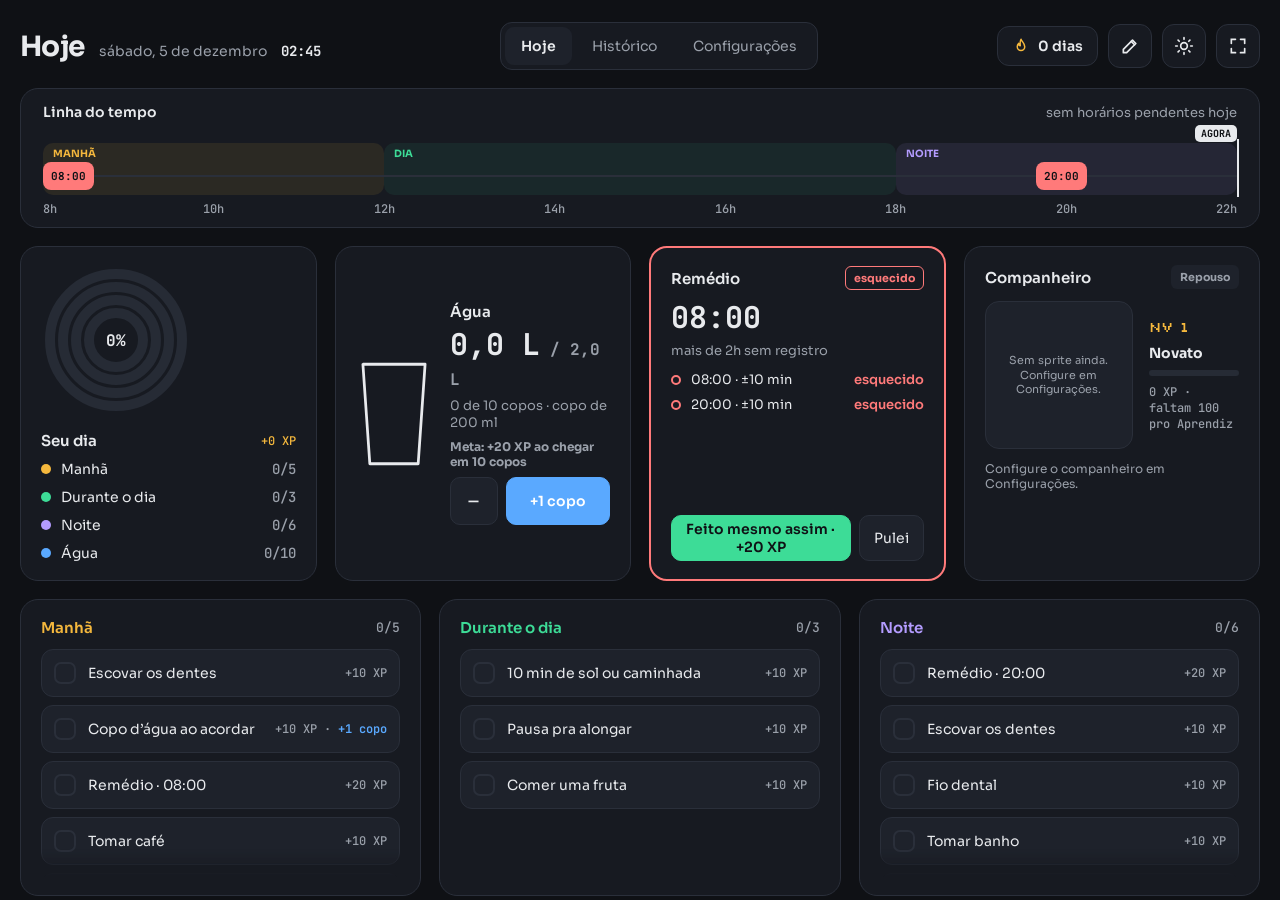
==== commit 4c4b1476: "Editor do companheiro só carrega quando a aba abre js/editor.js (88 KB, um terço do código) deixa de" ====
--- a/index.html
+++ b/index.html
@@ -22,7 +22,7 @@
     <button id="fsBtn" class="icon" aria-label="Tela cheia"><svg width="20" height="20" viewBox="0 0 24 24" fill="none" stroke="currentColor" stroke-width="2" stroke-linecap="round" aria-hidden="true"><path d="M4 9V4h5M20 9V4h-5M4 15v5h5M20 15v5h-5"/></svg></button>
   </div>
 </header>
-<div id="banner" class="banner" role="alert" hidden><span id="bannerText"></span><button type="button" id="bannerClose" aria-label="Fechar aviso">×</button></div>
+<div id="banner" class="banner" role="alert" hidden><span id="bannerText"></span><button type="button" id="bannerAct" hidden></button><button type="button" id="bannerClose" aria-label="Fechar aviso">×</button></div>
 
 <!-- ===================== HOJE ===================== -->
 <main id="view-hoje" class="view stack" style="gap:18px">
@@ -531,6 +531,7 @@
       <span class="sm mu">Um arquivo com tudo: registros, tarefas, configurações, painel e companheiro. Use pra mudar de aparelho ou guardar uma cópia.</span>
       <label class="check"><input type="checkbox" id="bkImg" checked> <span id="bkImgL">Incluir as imagens do companheiro no backup</span></label>
       <span class="xs mu" id="bkSize"></span>
+      <span class="xs mu" id="appVer"></span>
       <div class="btnrow"><button type="button" class="btn sm" id="bkShare">Compartilhar backup</button><button type="button" class="btn sm" id="bkExport">Exportar backup</button><label class="btn sm" style="cursor:pointer">Importar backup<input type="file" id="bkImport" accept="application/json,.json" hidden></label></div>
     </section>
   </div>
@@ -547,6 +548,7 @@
 </div>
 <div id="toast" class="toast" role="status" hidden></div>
 
+<script src="js/versao.js"></script>
 <script src="js/qrcode.js"></script>
 <script src="js/base.js"></script>
 <script src="js/companheiro.js"></script>
@@ -555,7 +557,6 @@
 <script src="js/historico.js"></script>
 <script src="js/config.js"></script>
 <script src="js/sync.js"></script>
-<script src="js/editor.js"></script>
 <script src="js/backup.js"></script>
 <script src="js/listas.js"></script>
 <script src="js/painel.js"></script>
--- a/css/app.css
+++ b/css/app.css
@@ -37,6 +37,7 @@
 .nag{display:flex;align-items:center;flex-wrap:wrap;gap:8px 14px;padding:10px 14px;border-radius:14px;border:1px dashed var(--xp);background:var(--sf);font-size:13px}
 .nag span{flex:1 1 240px}
 .banner button{border:none;background:transparent;color:inherit;font-size:20px;cursor:pointer;min-width:36px;min-height:36px}
+.banner #bannerAct{font-size:14px;font-weight:600;background:var(--bg);color:var(--tx);border-radius:8px;padding:0 14px}
 /* linha do tempo */
 .tl{position:relative;height:92px;margin-top:4px}
 .tl .band{position:absolute;top:18px;bottom:22px;border-radius:10px}
@@ -185,7 +186,7 @@
 .days button{width:40px;height:40px;border-radius:10px;border:1px solid var(--ln);background:var(--bg);cursor:pointer}
 .days button[aria-pressed="true"]{background:var(--tx);color:var(--bg);border-color:var(--tx);font-weight:700}
 .qrbox{display:flex;gap:16px;align-items:center;flex-wrap:wrap}
-#qrCanvas{background:#fff;border-radius:12px;image-rendering:pixelated}
+#qrCanvas{background:#fff;border-radius:12px;image-rendering:pixelated;max-width:100%;height:auto}
 .modal{position:fixed;inset:0;background:rgba(0,0,0,.6);display:grid;place-items:center;z-index:30;padding:16px}
 .modal .card{max-width:420px;width:100%;display:flex;flex-direction:column;gap:12px}
 .modal video{width:100%;border-radius:12px;background:#000}
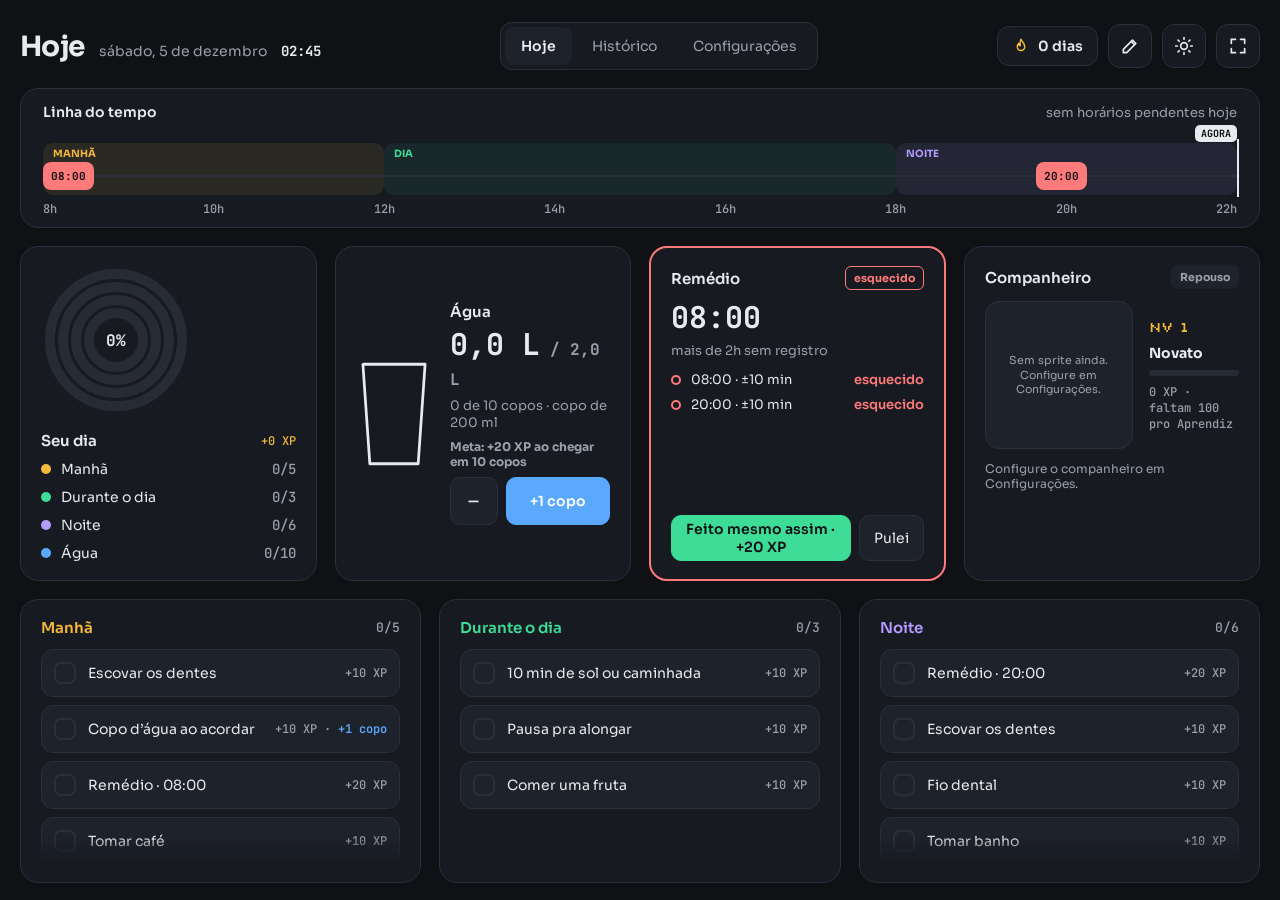
==== commit 45ff9273: "Sincronização automática com a conta Google (Firebase) Em Configurações > Dados, 'Entrar com Google'" ====
--- a/index.html
+++ b/index.html
@@ -516,6 +516,11 @@
 
   <div class="cfgtab" id="tab-dados" role="tabpanel" hidden>
   <div class="grid2">
+    <section class="card stack" aria-label="Sincronizar com o Google" style="grid-column:1/-1">
+      <h3 class="h">Sincronizar sozinho com o Google</h3>
+      <span class="sm mu" id="nvInfo"></span>
+      <div class="btnrow"><button type="button" class="btn sm pri" id="nvIn">Entrar com Google</button><button type="button" class="btn sm" id="nvOut" hidden>Parar de sincronizar neste aparelho</button></div>
+    </section>
     <section class="card stack" aria-label="Passar pro outro aparelho">
       <h3 class="h">Passar pro outro aparelho</h3>
       <div class="qrbox">
@@ -557,6 +562,7 @@
 <script src="js/historico.js"></script>
 <script src="js/config.js"></script>
 <script src="js/sync.js"></script>
+<script src="js/nuvem.js"></script>
 <script src="js/backup.js"></script>
 <script src="js/listas.js"></script>
 <script src="js/painel.js"></script>
